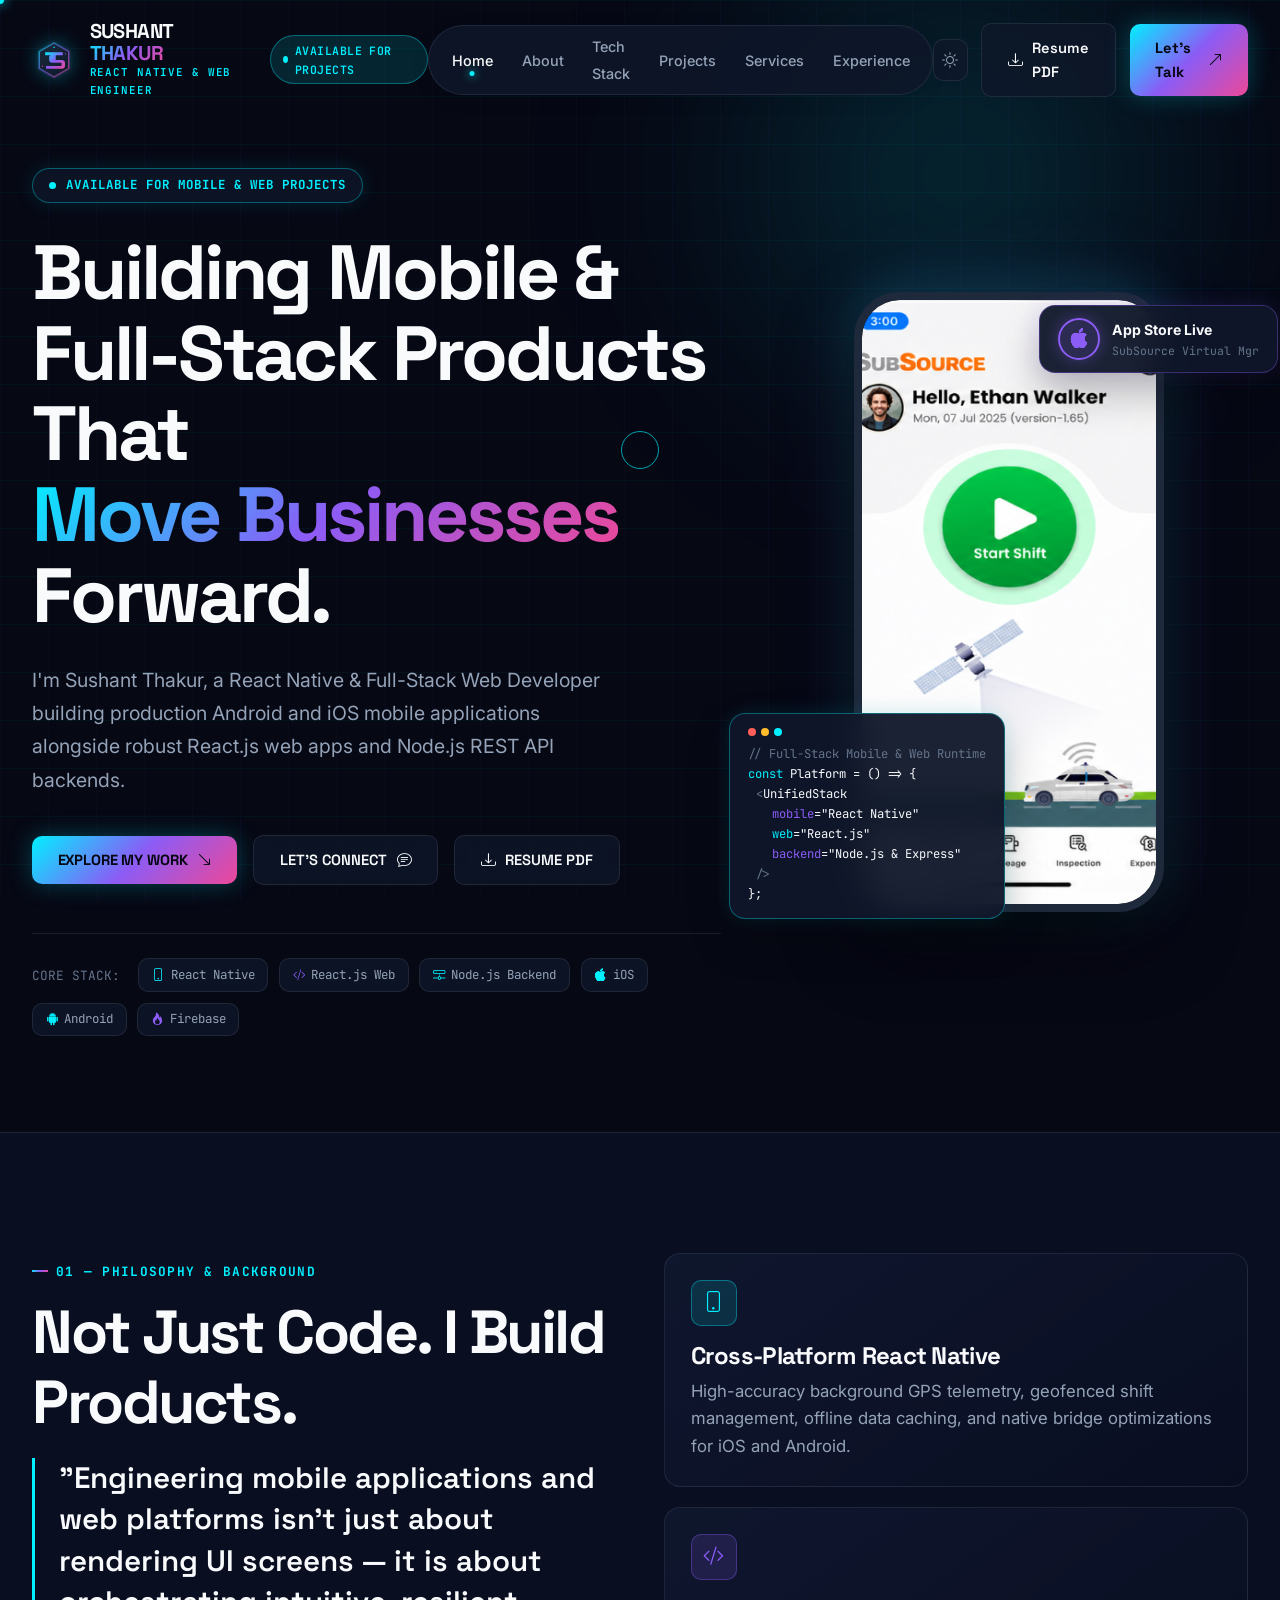
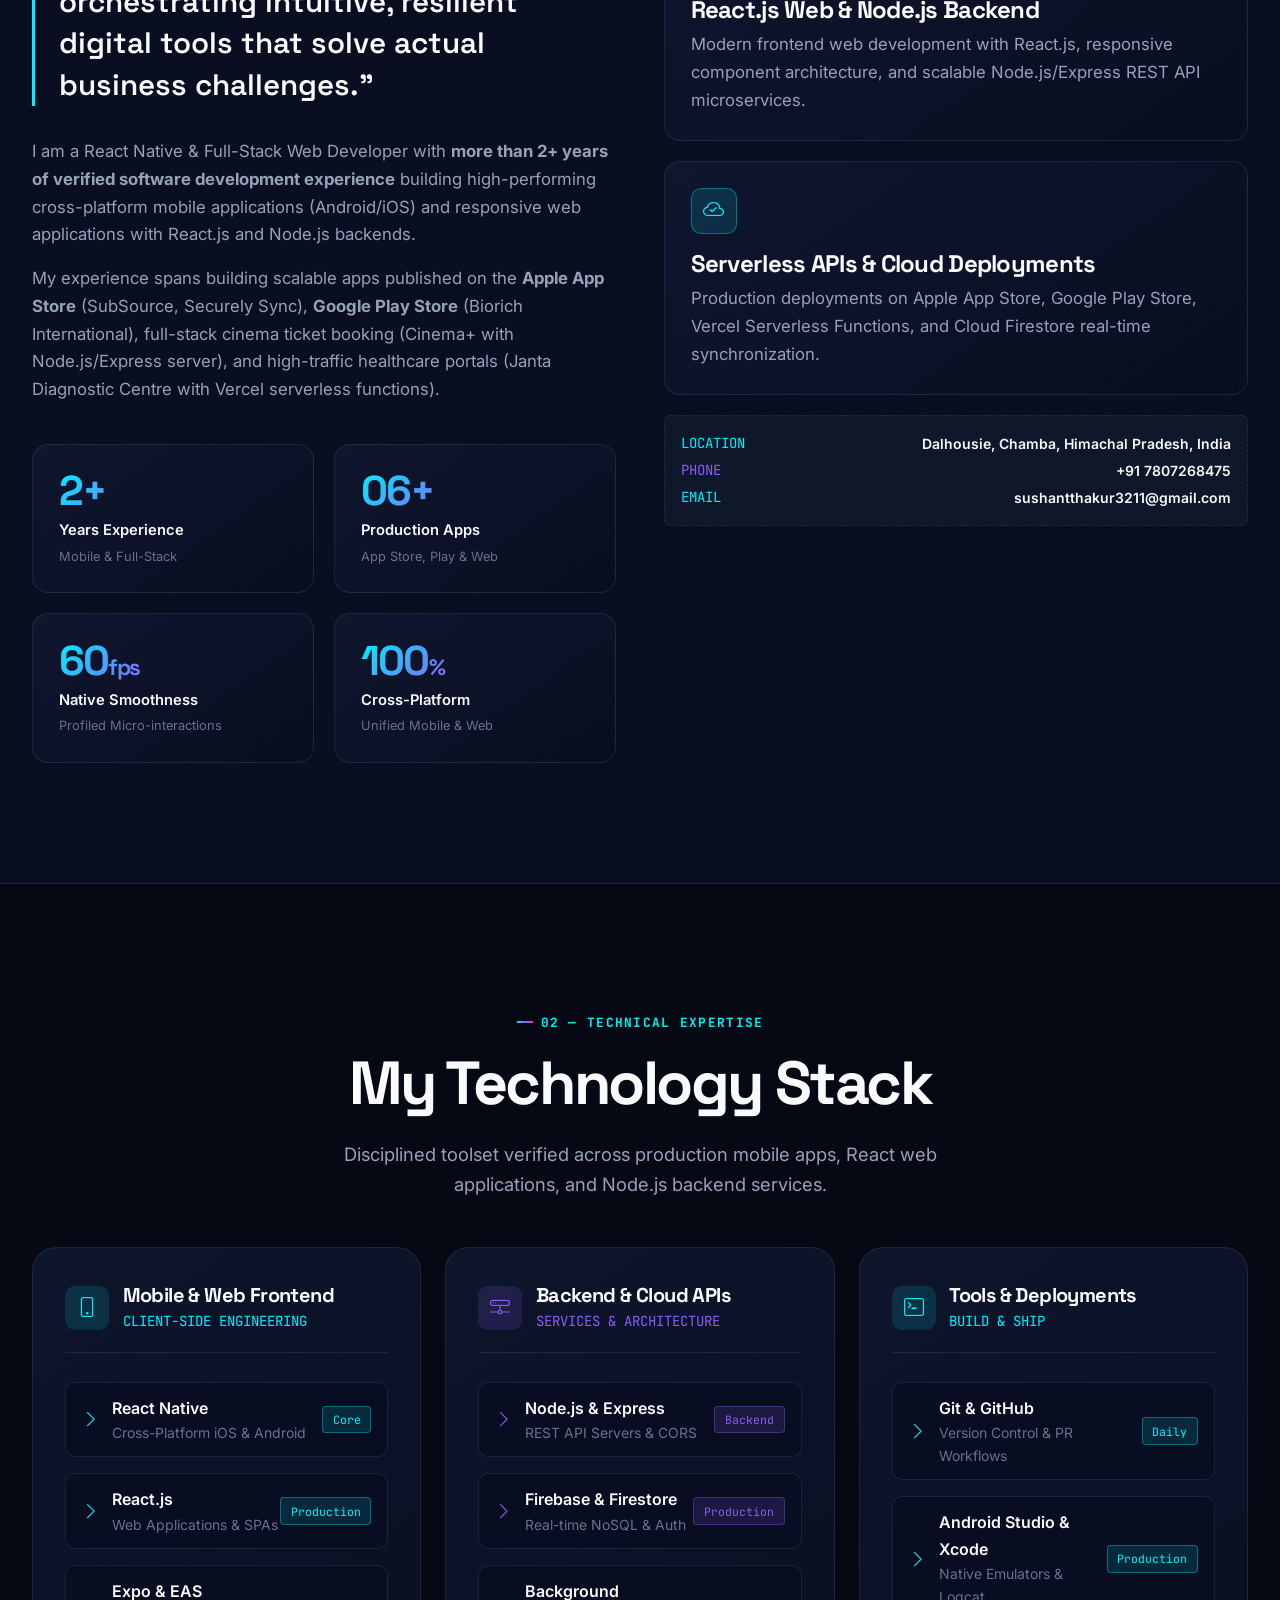
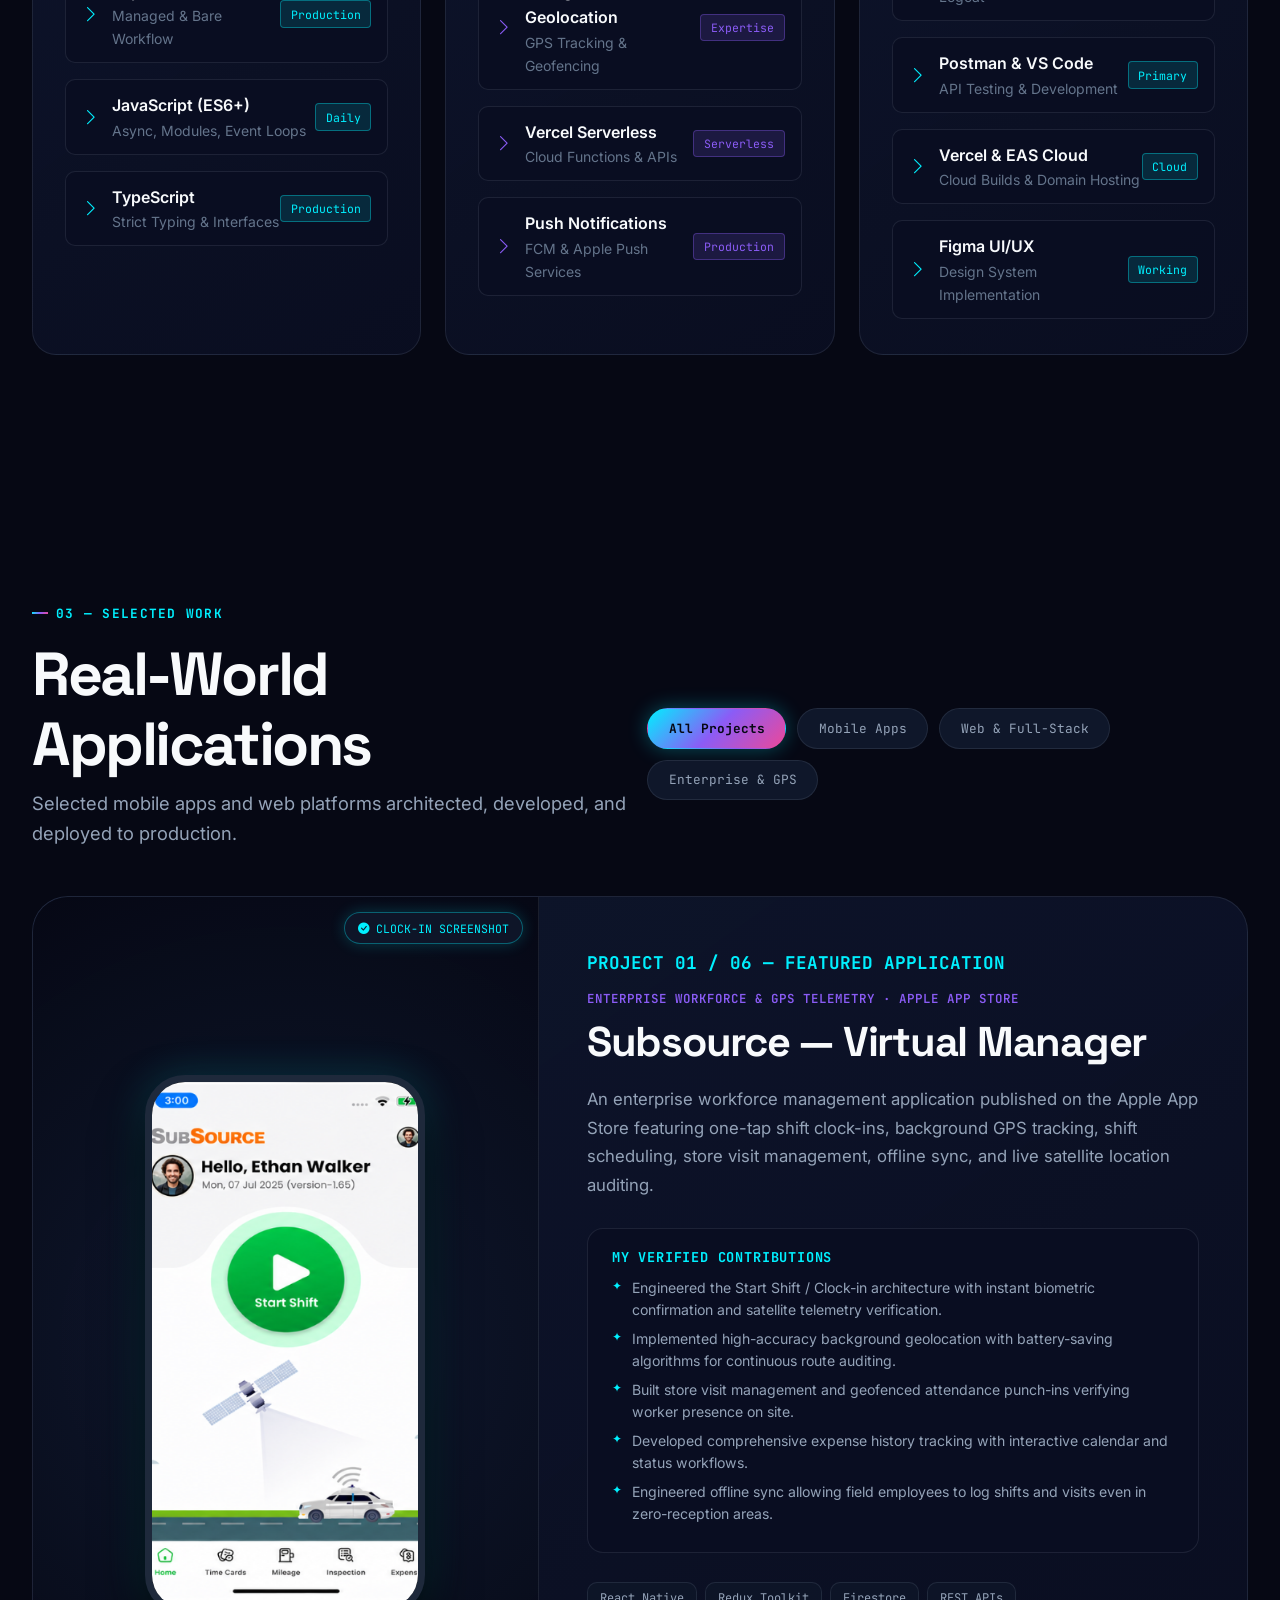
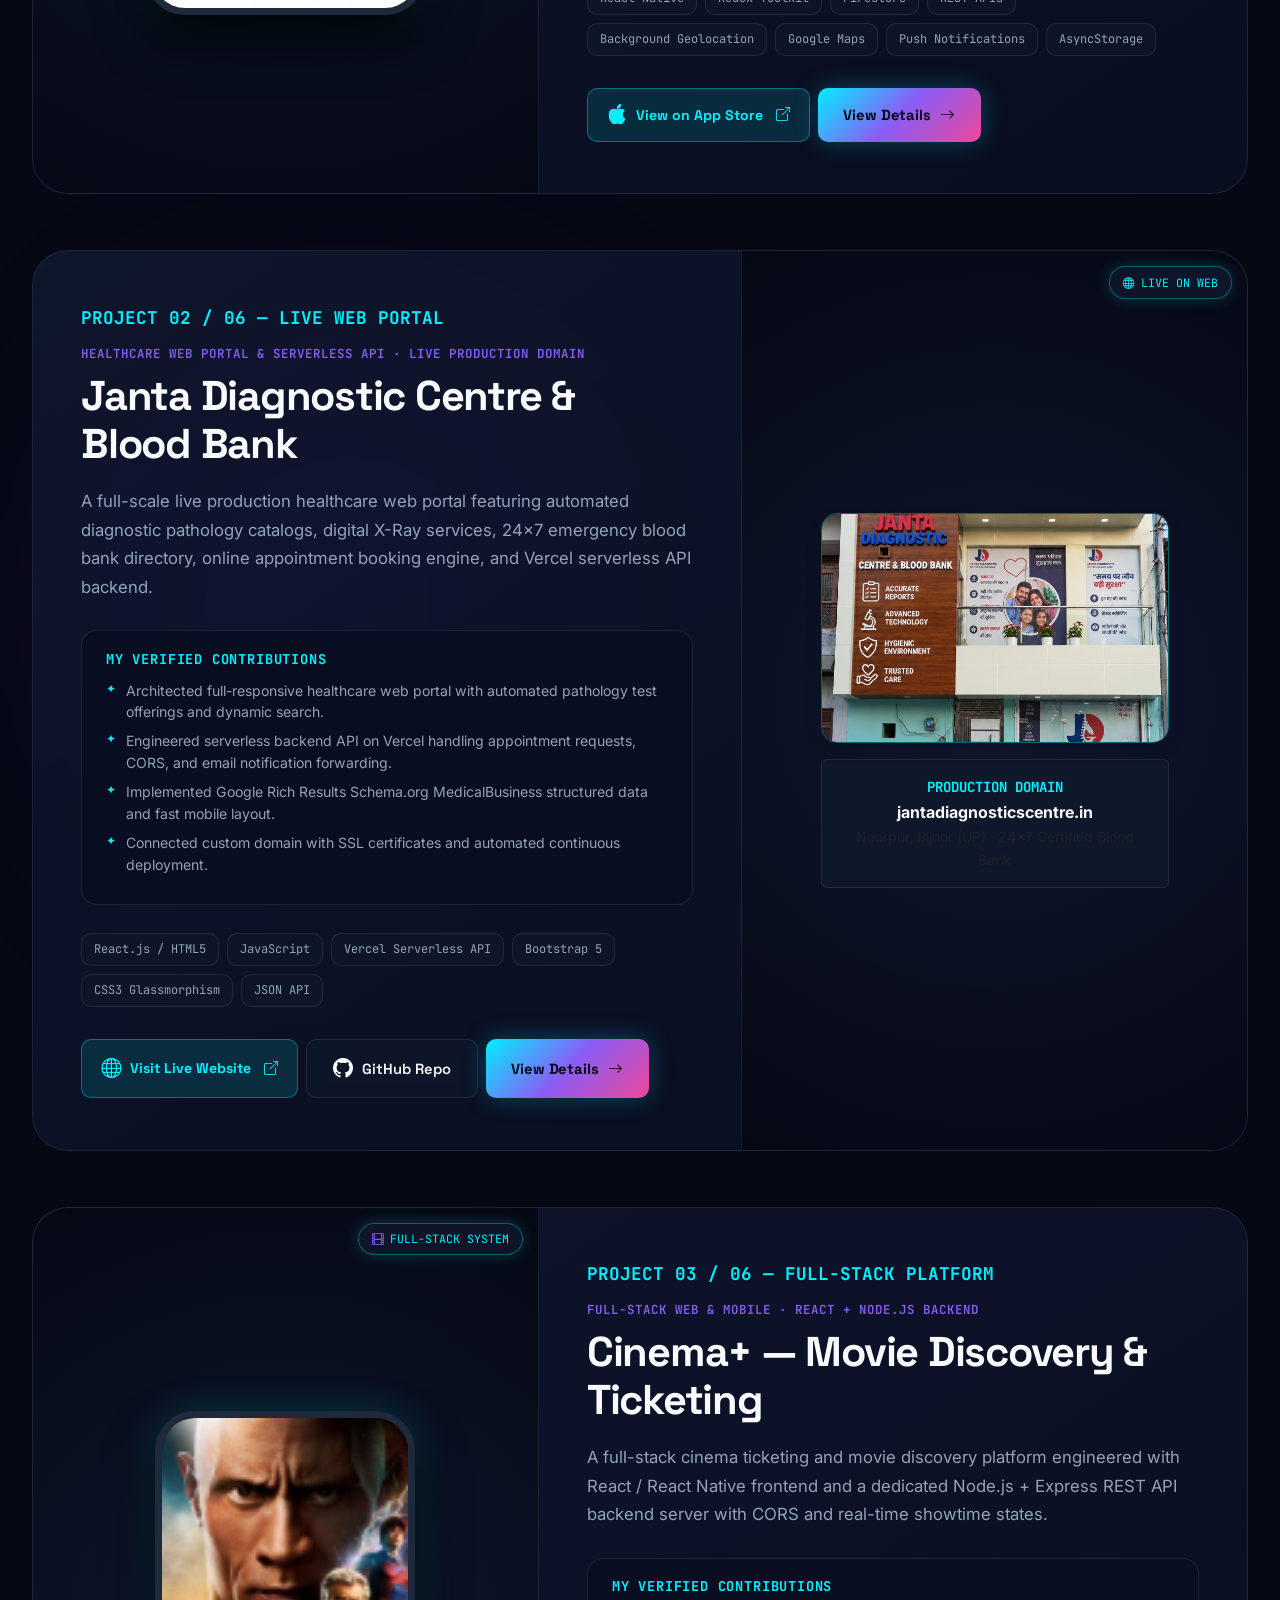
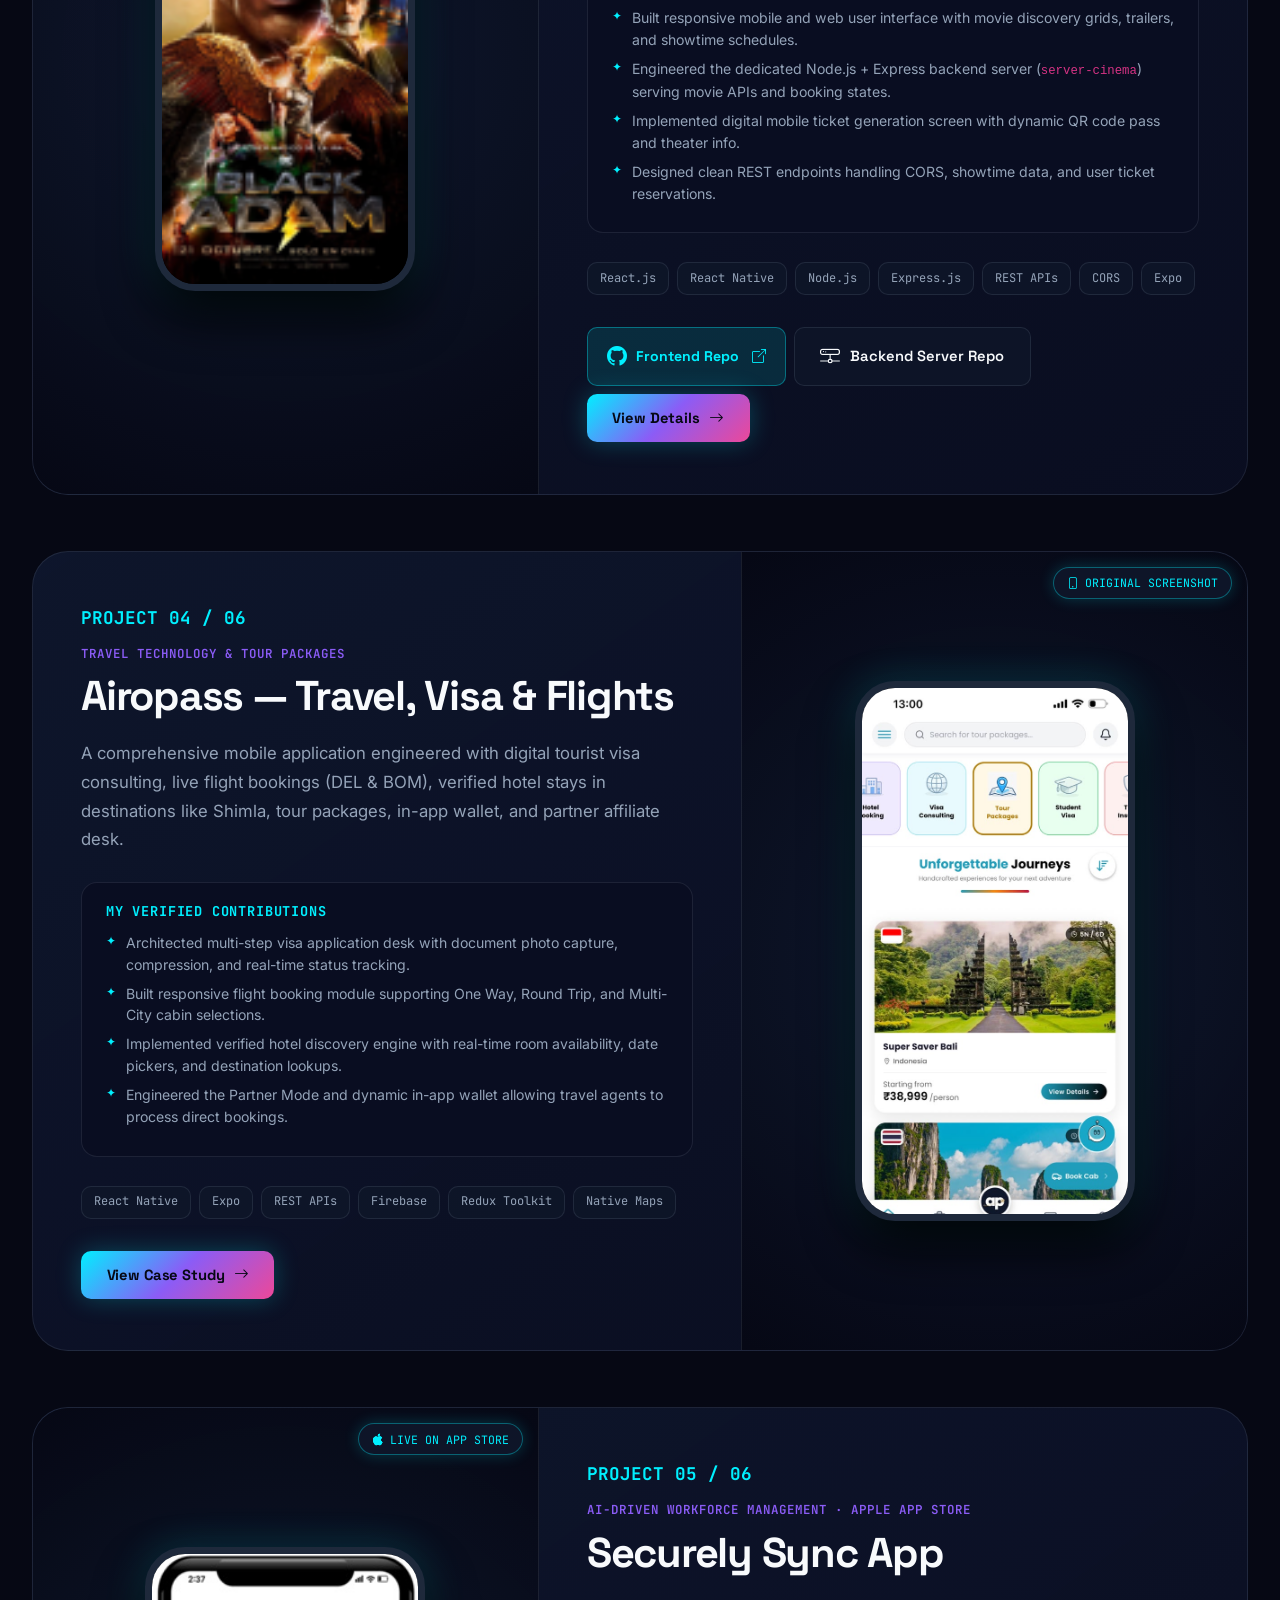
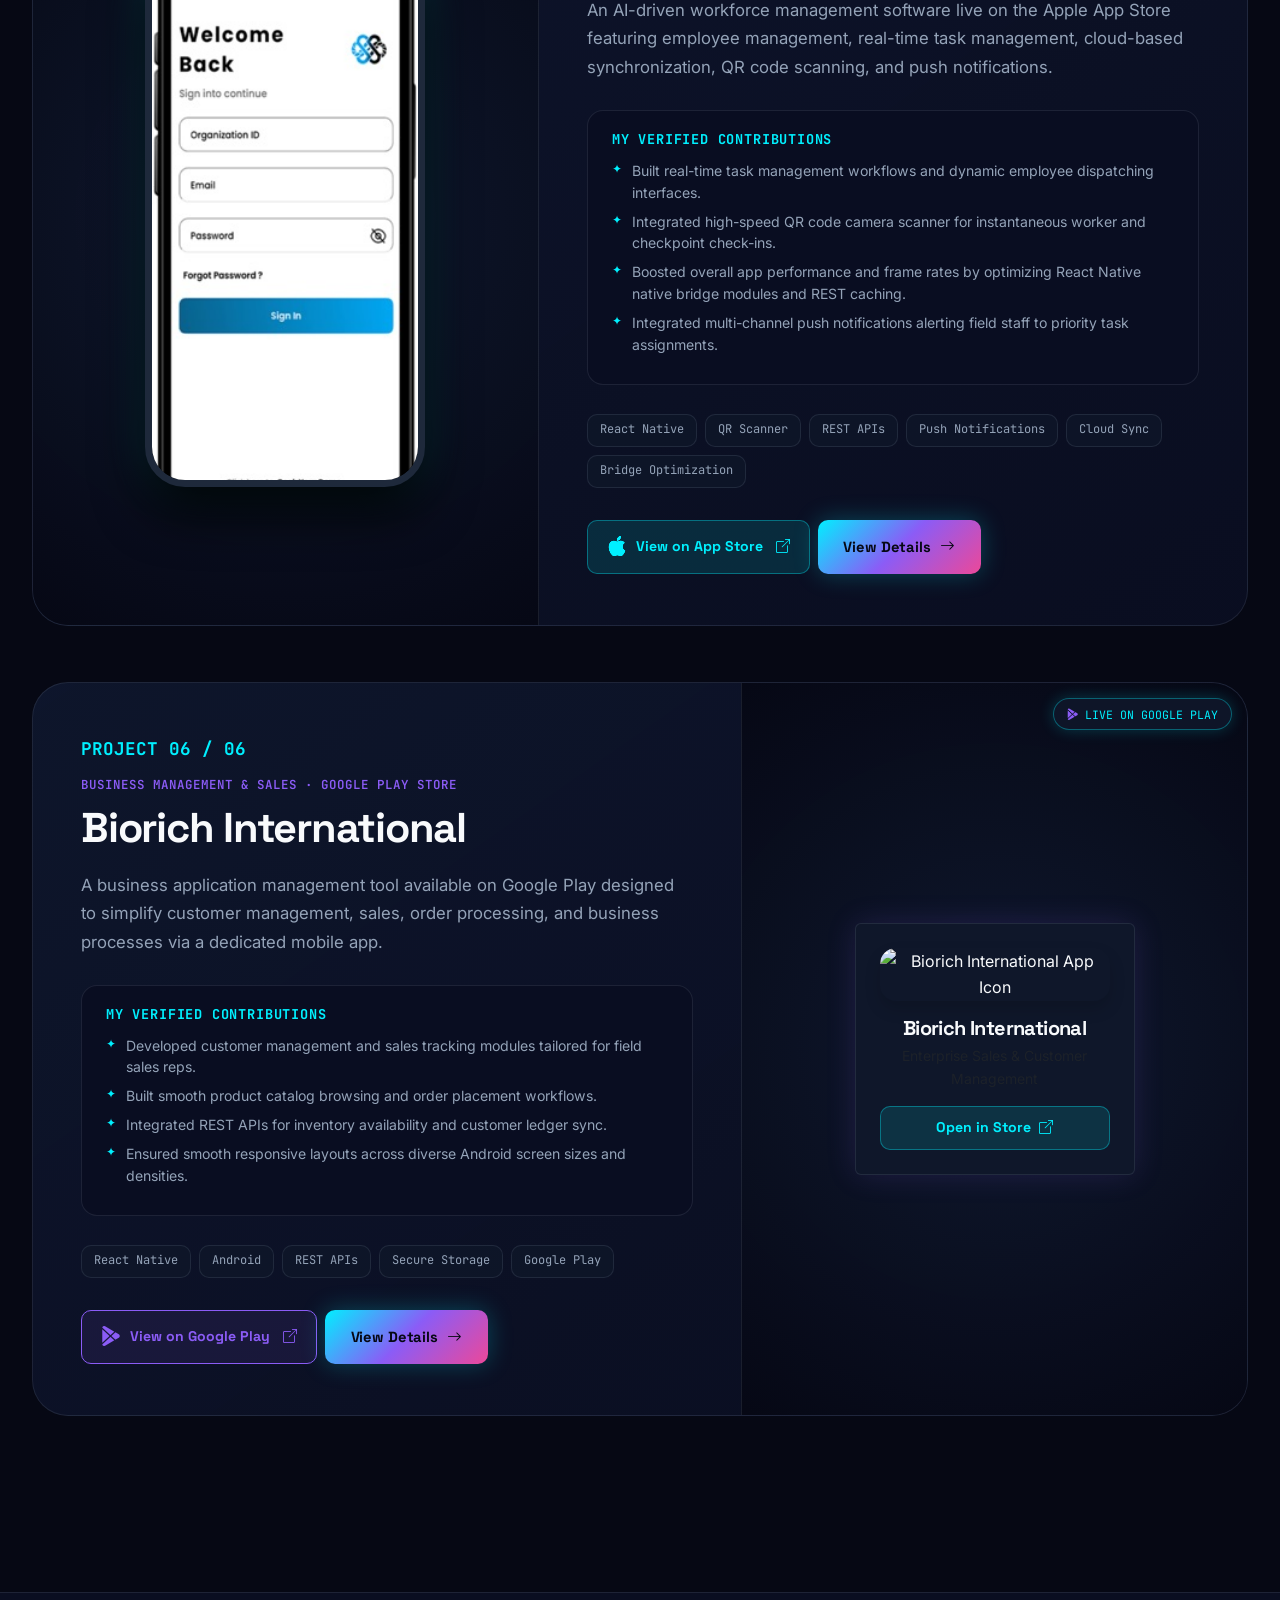
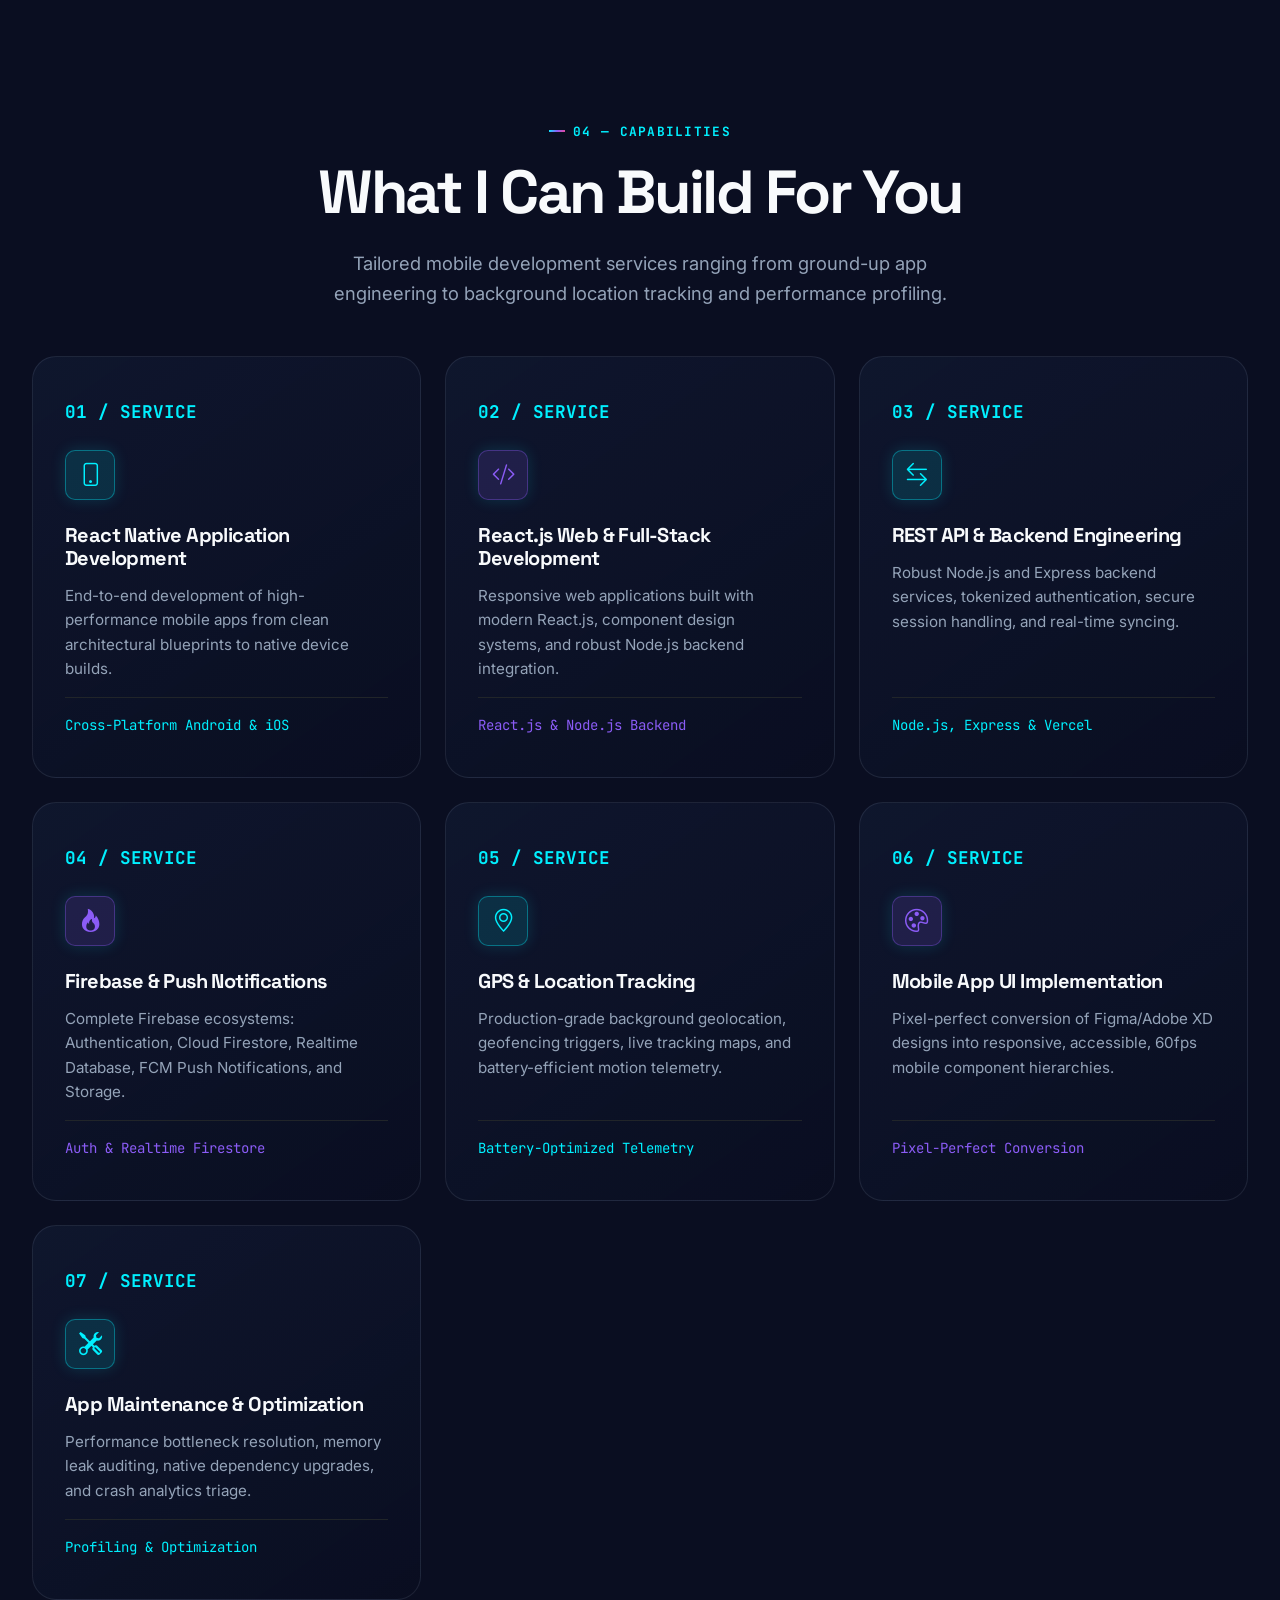
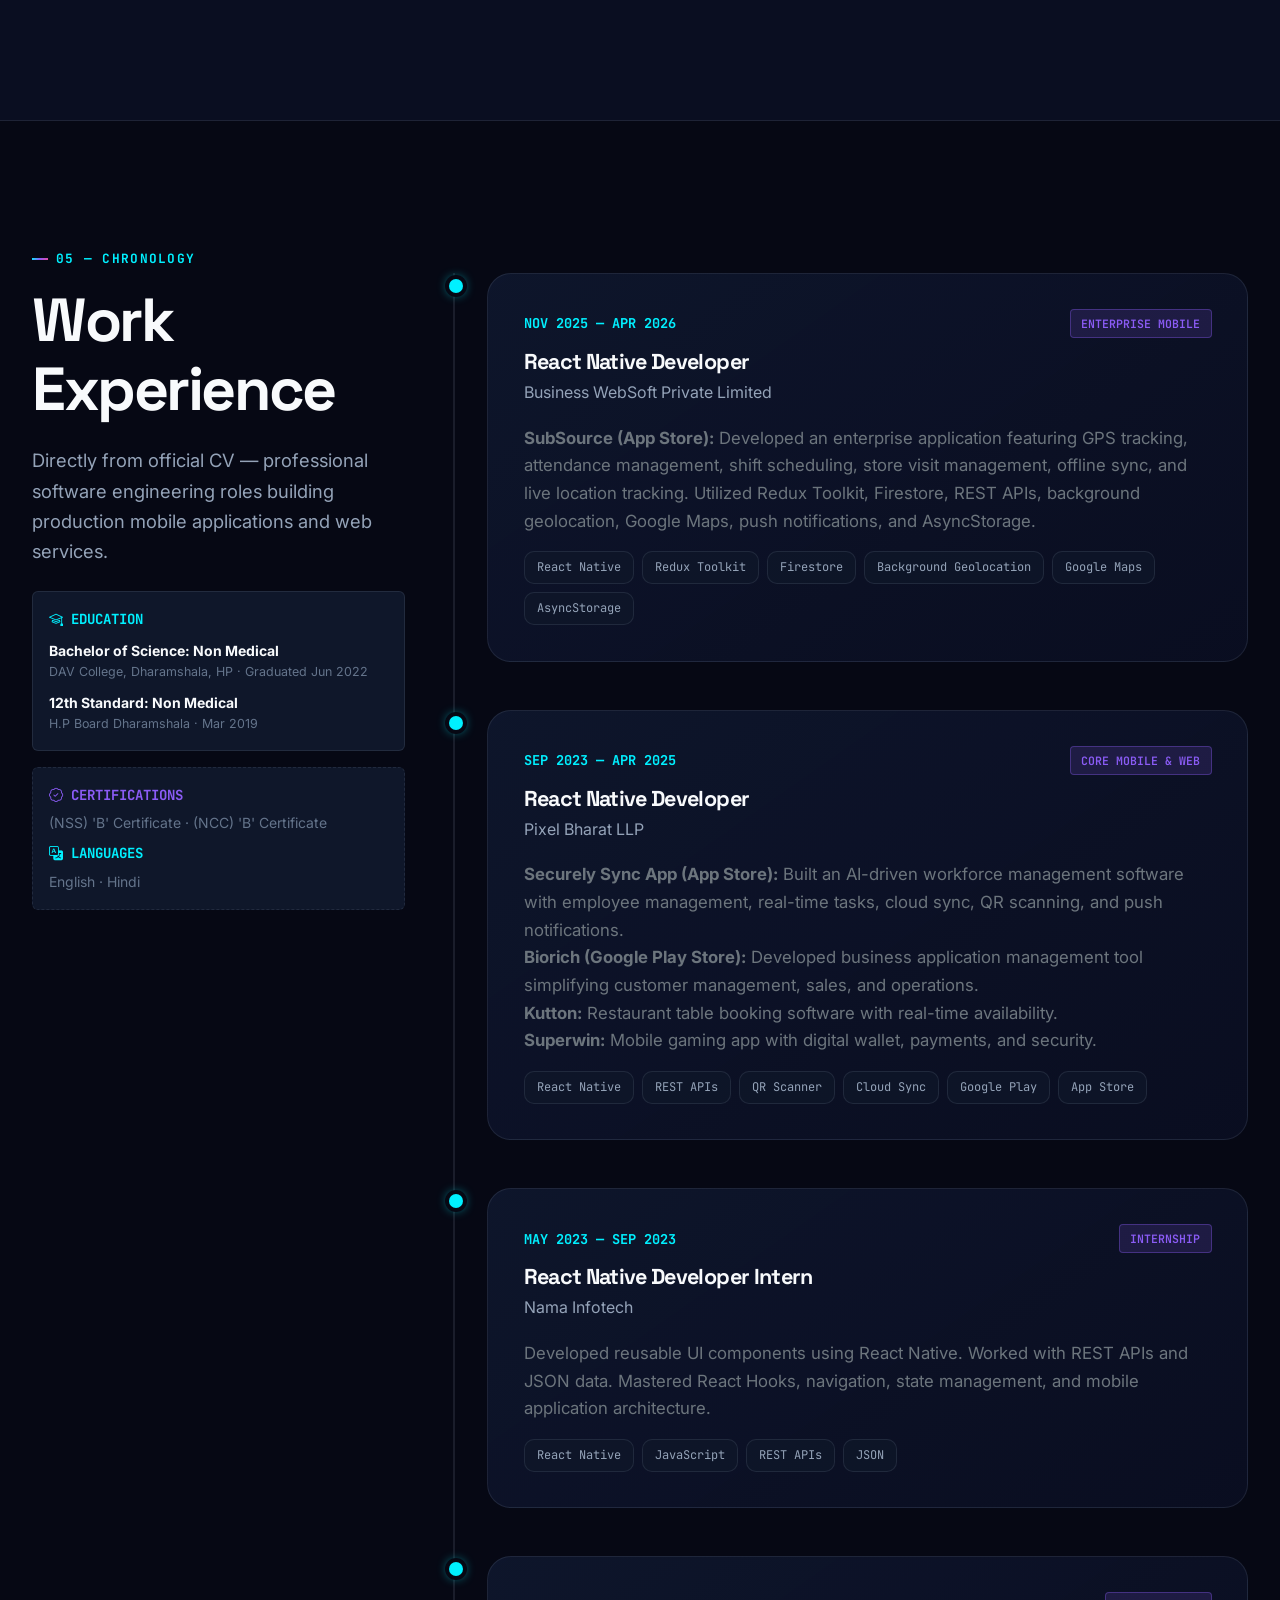
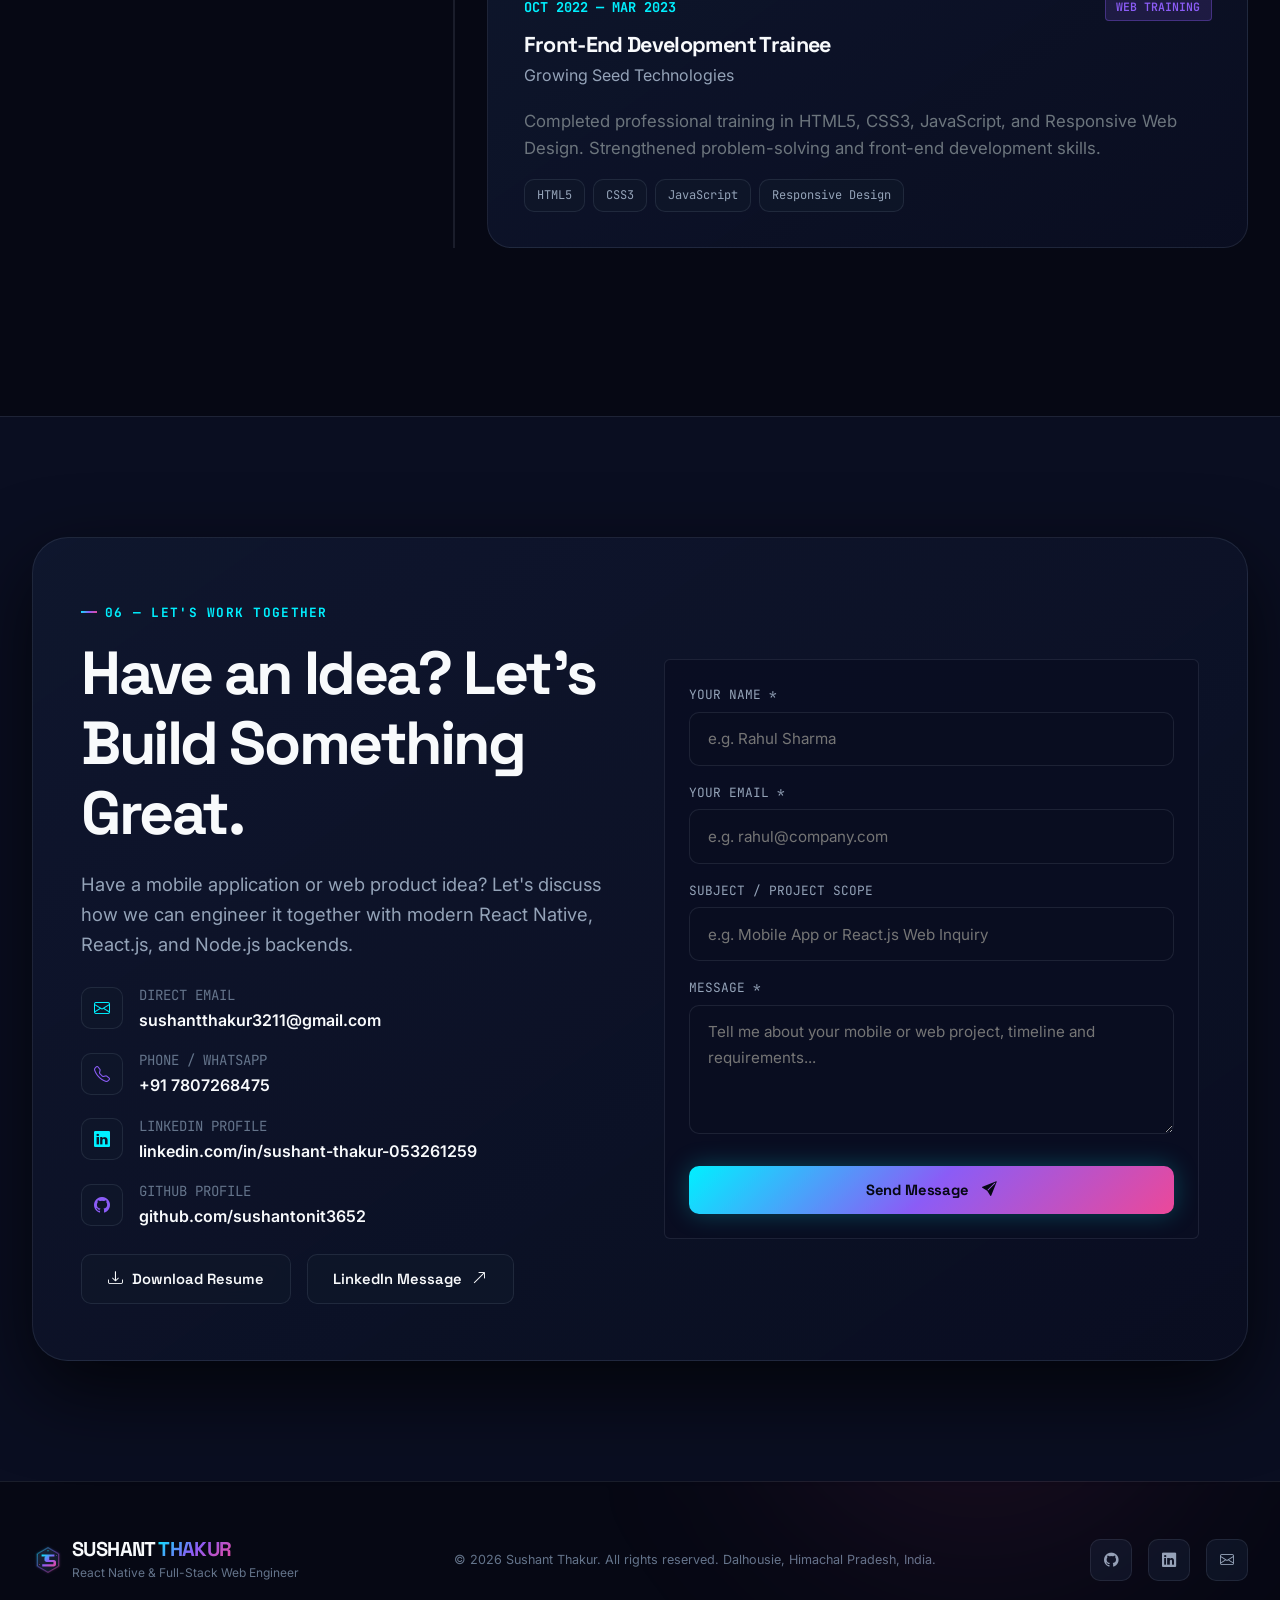
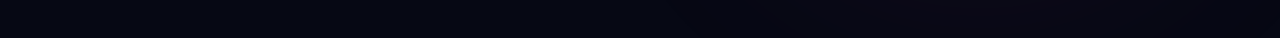
==== index.html @ 265db923 "Optimize Dark and Light mode theme colors, contrast and seamless switching" ====
<!DOCTYPE html>
<html lang="en" data-theme="dark">

<head>
  <meta charset="utf-8">
  <meta content="width=device-width, initial-scale=1.0" name="viewport">
  <title>Sushant Thakur — React Native & Full-Stack Engineer | Digital Products</title>
  
  <meta name="description"
    content="Sushant Thakur is a React Native & Full-Stack Developer building high-performance mobile apps and web platforms with React.js, Node.js, and Expo. Live apps on Apple App Store, Google Play, and custom domains.">
  <meta name="keywords"
    content="Sushant Thakur, React Native Developer, React.js, Node.js Backend, SubSource, Cinema+, Janta Diagnostic, Securely Sync, Biorich, Airopass, Expo, Full-Stack Developer">
  <meta name="author" content="Sushant Thakur">
  <meta name="robots" content="index, follow">

  <!-- Open Graph -->
  <meta property="og:type" content="website">
  <meta property="og:title" content="Sushant Thakur — React Native & Full-Stack Engineer">
  <meta property="og:description"
    content="React Native & Full-Stack Web Developer. View live App Store, Google Play, and web applications.">
  <meta property="og:url" content="https://github.com/sushantonit3652/sushant-portfolio">

  <!-- Custom Futuristic Favicon -->
  <link rel="icon" type="image/svg+xml" href="favicon.svg">

  <!-- Vendor CSS -->
  <link href="assets/vendor/bootstrap/css/bootstrap.min.css" rel="stylesheet">
  <link href="assets/vendor/bootstrap-icons/bootstrap-icons.css" rel="stylesheet">
  <link href="assets/vendor/aos/aos.css" rel="stylesheet">

  <!-- Custom Core Design System -->
  <link href="assets/css/portfolio.css" rel="stylesheet">
</head>

<body>

  <!-- Custom Cursor (Desktop Only) -->
  <div class="custom-cursor-dot d-none d-lg-block"></div>
  <div class="custom-cursor-ring d-none d-lg-block"></div>

  <!-- Ambient Radiant Glow Lights -->
  <div class="ambient-glow-top"></div>
  <div class="ambient-glow-mid"></div>
  <div class="ambient-glow-bottom"></div>

  <!-- Site Navigation Bar -->
  <nav class="site-navbar" id="navbar">
    <div class="container d-flex align-items-center justify-content-between">
      
      <!-- Brand Geometric SVG Logo -->
      <a href="#hero" class="brand-wrapper">
        <img src="assets/img/logo.svg" alt="Sushant Thakur Logo" class="brand-logo-img">
        <div class="brand-text-block">
          <span class="brand-name">SUSHANT <span>THAKUR</span></span>
          <span class="brand-role">React Native & Web Engineer</span>
        </div>
        <span class="brand-status-pill d-none d-lg-inline-flex ms-2">
          <span class="pulse-dot"></span> AVAILABLE FOR PROJECTS
        </span>
      </a>

      <!-- Center Desktop Nav Links -->
      <ul class="nav-links-desktop">
        <li><a href="#hero" class="active">Home</a></li>
        <li><a href="#about">About</a></li>
        <li><a href="#skills">Tech Stack</a></li>
        <li><a href="#projects">Projects</a></li>
        <li><a href="#services">Services</a></li>
        <li><a href="#experience">Experience</a></li>
      </ul>

      <!-- Right Nav Actions -->
      <div class="nav-actions">
        <!-- Theme Switcher -->
        <button class="theme-toggle-btn" id="themeToggleBtn" aria-label="Toggle Dark/Light Mode">
          <i class="bi bi-sun"></i>
        </button>

        <!-- Direct Resume Download Button -->
        <a href="assets/docs/Sushant_Thakur_Resume.pdf" download="Sushant_Thakur_Resume.pdf" class="btn-ghost d-none d-md-inline-flex">
          <i class="bi bi-download"></i> Resume PDF
        </a>

        <!-- Primary CTA -->
        <a href="#contact" class="btn-prime d-none d-sm-inline-flex">
          Let's Talk <i class="bi bi-arrow-up-right"></i>
        </a>

        <!-- Mobile Menu Hamburger -->
        <button class="mobile-toggle-btn" id="mobileMenuBtn" aria-label="Open Mobile Menu">
          <i class="bi bi-list"></i>
        </button>
      </div>

    </div>
  </nav>

  <!-- Mobile Drawer Overlay -->
  <div class="drawer-overlay"></div>

  <!-- Mobile Offcanvas Drawer -->
  <div class="mobile-drawer" id="mobileDrawer">
    <div>
      <div class="d-flex justify-content-between align-items-center mb-4 pb-3 border-bottom" style="border-color: var(--border-subtle) !important;">
        <div class="d-flex align-items-center gap-2">
          <img src="assets/img/logo.svg" alt="ST Logo" style="width: 36px; height: 36px;">
          <span class="brand-name">SUSHANT <span>THAKUR</span></span>
        </div>
        <div class="d-flex align-items-center gap-2">
          <button class="theme-toggle-btn" aria-label="Toggle Dark/Light Mode">
            <i class="bi bi-sun"></i>
          </button>
          <button class="drawer-close-btn btn-ghost p-2" aria-label="Close menu">
            <i class="bi bi-x-lg"></i>
          </button>
        </div>
      </div>

      <div class="mb-4">
        <span class="brand-status-pill">
          <span class="pulse-dot"></span> AVAILABLE FOR PROJECTS
        </span>
      </div>

      <ul class="drawer-nav list-unstyled d-flex flex-direction-column gap-3 fs-5 fw-semibold">
        <li><a href="#hero" class="d-block py-2">01. Home</a></li>
        <li><a href="#about" class="d-block py-2">02. About</a></li>
        <li><a href="#skills" class="d-block py-2">03. Technology Stack</a></li>
        <li><a href="#projects" class="d-block py-2">04. Selected Projects</a></li>
        <li><a href="#services" class="d-block py-2">05. Services</a></li>
        <li><a href="#experience" class="d-block py-2">06. Experience</a></li>
        <li><a href="#contact" class="d-block py-2">07. Contact</a></li>
      </ul>
    </div>

    <div>
      <a href="assets/docs/Sushant_Thakur_Resume.pdf" download="Sushant_Thakur_Resume.pdf" class="btn-ghost w-100 mb-3 justify-content-center">
        <i class="bi bi-download"></i> Download Resume PDF
      </a>
      <a href="#contact" class="btn-prime w-100 justify-content-center">
        Let's Connect <i class="bi bi-arrow-up-right"></i>
      </a>
      <div class="d-flex justify-content-center gap-3 mt-4 text-muted">
        <a href="https://github.com/sushantonit3652" target="_blank" rel="noopener noreferrer"><i class="bi bi-github fs-5 text-cyan"></i></a>
        <a href="https://www.linkedin.com/in/sushant-thakur-053261259/" target="_blank" rel="noopener noreferrer"><i class="bi bi-linkedin fs-5 text-purple"></i></a>
        <a href="mailto:sushantthakur3211@gmail.com"><i class="bi bi-envelope fs-5 text-cyan"></i></a>
      </div>
    </div>
  </div>

  <!-- =========================================================================
       HERO SECTION
       ========================================================================= -->
  <section class="hero-section" id="hero">
    <div class="container">
      <div class="row align-items-center g-5">
        
        <!-- Left Column -->
        <div class="col-lg-7" data-aos="fade-up">
          
          <div class="hero-editorial-badge">
            <span class="pulse-dot"></span>
            <span class="font-mono text-cyan" style="font-size: 0.78rem; font-weight: 700; letter-spacing: 0.08em;">AVAILABLE FOR MOBILE & WEB PROJECTS</span>
          </div>

          <h1 class="hero-headline">
            Building Mobile & Full-Stack Products That <span class="text-gradient">Move Businesses</span> Forward.
          </h1>

          <p class="hero-subtitle">
            I'm Sushant Thakur, a React Native & Full-Stack Web Developer building production Android and iOS mobile applications alongside robust React.js web apps and Node.js REST API backends.
          </p>

          <div class="hero-cta-group">
            <a href="#projects" class="btn-prime">
              EXPLORE MY WORK <i class="bi bi-arrow-down-right"></i>
            </a>
            <a href="#contact" class="btn-ghost">
              LET'S CONNECT <i class="bi bi-chat-text"></i>
            </a>
            <a href="assets/docs/Sushant_Thakur_Resume.pdf" download="Sushant_Thakur_Resume.pdf" class="btn-ghost">
              <i class="bi bi-download"></i> RESUME PDF
            </a>
          </div>

          <div class="hero-tech-pills">
            <span class="text-muted-custom font-mono me-2" style="font-size: 0.8rem;">CORE STACK:</span>
            <span class="tech-tag-pill"><i class="bi bi-phone text-cyan"></i> React Native</span>
            <span class="tech-tag-pill"><i class="bi bi-code-slash text-purple"></i> React.js Web</span>
            <span class="tech-tag-pill"><i class="bi bi-hdd-network text-cyan"></i> Node.js Backend</span>
            <span class="tech-tag-pill"><i class="bi bi-apple text-cyan"></i> iOS</span>
            <span class="tech-tag-pill"><i class="bi bi-android2 text-cyan"></i> Android</span>
            <span class="tech-tag-pill"><i class="bi bi-fire text-purple"></i> Firebase</span>
          </div>

        </div>

        <!-- Right Column: SubSource Real Clock-In Screen Mockup -->
        <div class="col-lg-5" data-aos="fade-left" data-aos-delay="150">
          <div class="hero-device-stage">
            
            <div class="phone-mockup-frame">
              <img src="assets/img/projects/subsource-clockin.png" alt="SubSource Start Shift Clock-In App Screen" class="phone-screen-img">
            </div>

            <!-- Floating Code Snippet Card -->
            <div class="floating-code-card d-none d-sm-block">
              <div class="code-header-dots">
                <span></span><span></span><span></span>
              </div>
              <div class="text-muted-custom">// Full-Stack Mobile & Web Runtime</div>
              <div><span class="text-cyan">const</span> Platform = () =&gt; {</div>
              <div class="ps-2"><span class="text-muted-custom">&lt;</span><span class="text-contrast">UnifiedStack</span></div>
              <div class="ps-4"><span class="text-purple">mobile</span>="React Native"</div>
              <div class="ps-4"><span class="text-cyan">web</span>="React.js"</div>
              <div class="ps-4"><span class="text-purple">backend</span>="Node.js & Express"</div>
              <div class="ps-2"><span class="text-muted-custom">/&gt;</span></div>
              <div>};</div>
            </div>

            <!-- Floating Performance Metric Badge -->
            <div class="floating-metric-badge d-none d-sm-flex">
              <div class="metric-circle">
                <i class="bi bi-apple fs-5"></i>
              </div>
              <div>
                <div class="fw-bold text-contrast" style="font-size: 0.88rem;">App Store Live</div>
                <div class="text-muted-custom font-mono" style="font-size: 0.72rem;">SubSource Virtual Mgr</div>
              </div>
            </div>

          </div>
        </div>

      </div>
    </div>
  </section>

  <!-- =========================================================================
       ABOUT ME SECTION
       ========================================================================= -->
  <section class="about-section" id="about">
    <div class="container">
      
      <div class="row g-5">
        
        <!-- Left Side: Editorial Manifesto & Personal Brand -->
        <div class="col-lg-6" data-aos="fade-up">
          <span class="section-label">01 — PHILOSOPHY & BACKGROUND</span>
          <h2 class="section-title">Not Just Code. I Build Products.</h2>
          
          <div class="editorial-quote">
            "Engineering mobile applications and web platforms isn't just about rendering UI screens — it is about orchestrating intuitive, resilient digital tools that solve actual business challenges."
          </div>

          <p class="mb-3">
            I am a React Native & Full-Stack Web Developer with <strong>more than 2+ years of verified software development experience</strong> building high-performing cross-platform mobile applications (Android/iOS) and responsive web applications with React.js and Node.js backends.
          </p>

          <p class="mb-4">
            My experience spans building scalable apps published on the <strong>Apple App Store</strong> (SubSource, Securely Sync), <strong>Google Play Store</strong> (Biorich International), full-stack cinema ticket booking (Cinema+ with Node.js/Express server), and high-traffic healthcare portals (Janta Diagnostic Centre with Vercel serverless functions).
          </p>

          <!-- 4 Verified Metrics Grid -->
          <div class="stats-grid-container">
            <div class="stat-box">
              <div class="stat-number">2+</div>
              <div class="stat-label">Years Experience</div>
              <div class="stat-sub">Mobile & Full-Stack</div>
            </div>

            <div class="stat-box">
              <div class="stat-number">06+</div>
              <div class="stat-label">Production Apps</div>
              <div class="stat-sub">App Store, Play & Web</div>
            </div>

            <div class="stat-box">
              <div class="stat-number">60<span style="font-size: 1.4rem;">fps</span></div>
              <div class="stat-label">Native Smoothness</div>
              <div class="stat-sub">Profiled Micro-interactions</div>
            </div>

            <div class="stat-box">
              <div class="stat-number">100<span style="font-size: 1.4rem;">%</span></div>
              <div class="stat-label">Cross-Platform</div>
              <div class="stat-sub">Unified Mobile & Web</div>
            </div>
          </div>

        </div>

        <!-- Right Side: Architectural Pillars & Verified Credentials -->
        <div class="col-lg-6" data-aos="fade-up" data-aos-delay="150">
          
          <div class="arch-card">
            <div class="arch-icon-wrapper">
              <i class="bi bi-phone"></i>
            </div>
            <h4>Cross-Platform React Native</h4>
            <p class="mb-0">
              High-accuracy background GPS telemetry, geofenced shift management, offline data caching, and native bridge optimizations for iOS and Android.
            </p>
          </div>

          <div class="arch-card">
            <div class="arch-icon-wrapper" style="background: var(--accent-purple-dim); border-color: var(--border-purple); color: var(--accent-purple);">
              <i class="bi bi-code-slash"></i>
            </div>
            <h4>React.js Web & Node.js Backend</h4>
            <p class="mb-0">
              Modern frontend web development with React.js, responsive component architecture, and scalable Node.js/Express REST API microservices.
            </p>
          </div>

          <div class="arch-card">
            <div class="arch-icon-wrapper">
              <i class="bi bi-cloud-check"></i>
            </div>
            <h4>Serverless APIs & Cloud Deployments</h4>
            <p class="mb-0">
              Production deployments on Apple App Store, Google Play Store, Vercel Serverless Functions, and Cloud Firestore real-time synchronization.
            </p>
          </div>

          <!-- Verified CV Coordinates -->
          <div class="p-3 rounded mt-3" style="background: var(--bg-surface); border: 1px dashed var(--border-subtle);">
            <div class="d-flex justify-content-between align-items-center mb-1">
              <span class="font-mono text-cyan small">LOCATION</span>
              <span class="text-contrast small fw-semibold">Dalhousie, Chamba, Himachal Pradesh, India</span>
            </div>
            <div class="d-flex justify-content-between align-items-center mb-1">
              <span class="font-mono text-purple small">PHONE</span>
              <span class="text-contrast small fw-semibold">+91 7807268475</span>
            </div>
            <div class="d-flex justify-content-between align-items-center">
              <span class="font-mono text-cyan small">EMAIL</span>
              <span class="text-contrast small fw-semibold">sushantthakur3211@gmail.com</span>
            </div>
          </div>

        </div>

      </div>

    </div>
  </section>

  <!-- =========================================================================
       TECHNICAL EXPERTISE SECTION
       ========================================================================= -->
  <section class="skills-section" id="skills">
    <div class="container">
      
      <div class="text-center mb-5" data-aos="fade-up">
        <span class="section-label">02 — TECHNICAL EXPERTISE</span>
        <h2 class="section-title">My Technology Stack</h2>
        <p class="section-desc mx-auto">
          Disciplined toolset verified across production mobile apps, React web applications, and Node.js backend services.
        </p>
      </div>

      <div class="row g-4">
        
        <!-- Group 1: Mobile & Frontend -->
        <div class="col-lg-4" data-aos="fade-up" data-aos-delay="100">
          <div class="skills-category-card">
            <div class="category-header">
              <div class="category-icon"><i class="bi bi-phone"></i></div>
              <div>
                <h4 class="mb-0 fs-5">Mobile & Web Frontend</h4>
                <span class="font-mono text-cyan small">CLIENT-SIDE ENGINEERING</span>
              </div>
            </div>

            <div class="skill-items-list">
              <div class="skill-row-item">
                <div class="skill-title-group">
                  <i class="bi bi-chevron-right text-cyan"></i>
                  <div>
                    <div class="fw-semibold text-contrast">React Native</div>
                    <div class="text-muted-custom small">Cross-Platform iOS & Android</div>
                  </div>
                </div>
                <span class="skill-badge">Core</span>
              </div>

              <div class="skill-row-item">
                <div class="skill-title-group">
                  <i class="bi bi-chevron-right text-cyan"></i>
                  <div>
                    <div class="fw-semibold text-contrast">React.js</div>
                    <div class="text-muted-custom small">Web Applications & SPAs</div>
                  </div>
                </div>
                <span class="skill-badge">Production</span>
              </div>

              <div class="skill-row-item">
                <div class="skill-title-group">
                  <i class="bi bi-chevron-right text-cyan"></i>
                  <div>
                    <div class="fw-semibold text-contrast">Expo & EAS</div>
                    <div class="text-muted-custom small">Managed & Bare Workflow</div>
                  </div>
                </div>
                <span class="skill-badge">Production</span>
              </div>

              <div class="skill-row-item">
                <div class="skill-title-group">
                  <i class="bi bi-chevron-right text-cyan"></i>
                  <div>
                    <div class="fw-semibold text-contrast">JavaScript (ES6+)</div>
                    <div class="text-muted-custom small">Async, Modules, Event Loops</div>
                  </div>
                </div>
                <span class="skill-badge">Daily</span>
              </div>

              <div class="skill-row-item">
                <div class="skill-title-group">
                  <i class="bi bi-chevron-right text-cyan"></i>
                  <div>
                    <div class="fw-semibold text-contrast">TypeScript</div>
                    <div class="text-muted-custom small">Strict Typing & Interfaces</div>
                  </div>
                </div>
                <span class="skill-badge">Production</span>
              </div>
            </div>
          </div>
        </div>

        <!-- Group 2: Backend & Cloud APIs -->
        <div class="col-lg-4" data-aos="fade-up" data-aos-delay="200">
          <div class="skills-category-card">
            <div class="category-header">
              <div class="category-icon" style="background: var(--accent-purple-dim); color: var(--accent-purple);"><i class="bi bi-hdd-network"></i></div>
              <div>
                <h4 class="mb-0 fs-5">Backend & Cloud APIs</h4>
                <span class="font-mono text-purple small">SERVICES & ARCHITECTURE</span>
              </div>
            </div>

            <div class="skill-items-list">
              <div class="skill-row-item">
                <div class="skill-title-group">
                  <i class="bi bi-chevron-right text-purple"></i>
                  <div>
                    <div class="fw-semibold text-contrast">Node.js & Express</div>
                    <div class="text-muted-custom small">REST API Servers & CORS</div>
                  </div>
                </div>
                <span class="skill-badge" style="background: var(--accent-purple-dim); color: var(--accent-purple); border-color: var(--border-purple);">Backend</span>
              </div>

              <div class="skill-row-item">
                <div class="skill-title-group">
                  <i class="bi bi-chevron-right text-purple"></i>
                  <div>
                    <div class="fw-semibold text-contrast">Firebase & Firestore</div>
                    <div class="text-muted-custom small">Real-time NoSQL & Auth</div>
                  </div>
                </div>
                <span class="skill-badge" style="background: var(--accent-purple-dim); color: var(--accent-purple); border-color: var(--border-purple);">Production</span>
              </div>

              <div class="skill-row-item">
                <div class="skill-title-group">
                  <i class="bi bi-chevron-right text-purple"></i>
                  <div>
                    <div class="fw-semibold text-contrast">Background Geolocation</div>
                    <div class="text-muted-custom small">GPS Tracking & Geofencing</div>
                  </div>
                </div>
                <span class="skill-badge" style="background: var(--accent-purple-dim); color: var(--accent-purple); border-color: var(--border-purple);">Expertise</span>
              </div>

              <div class="skill-row-item">
                <div class="skill-title-group">
                  <i class="bi bi-chevron-right text-purple"></i>
                  <div>
                    <div class="fw-semibold text-contrast">Vercel Serverless</div>
                    <div class="text-muted-custom small">Cloud Functions & APIs</div>
                  </div>
                </div>
                <span class="skill-badge" style="background: var(--accent-purple-dim); color: var(--accent-purple); border-color: var(--border-purple);">Serverless</span>
              </div>

              <div class="skill-row-item">
                <div class="skill-title-group">
                  <i class="bi bi-chevron-right text-purple"></i>
                  <div>
                    <div class="fw-semibold text-contrast">Push Notifications</div>
                    <div class="text-muted-custom small">FCM & Apple Push Services</div>
                  </div>
                </div>
                <span class="skill-badge" style="background: var(--accent-purple-dim); color: var(--accent-purple); border-color: var(--border-purple);">Production</span>
              </div>
            </div>
          </div>
        </div>

        <!-- Group 3: Development Tools & Workflow -->
        <div class="col-lg-4" data-aos="fade-up" data-aos-delay="300">
          <div class="skills-category-card">
            <div class="category-header">
              <div class="category-icon"><i class="bi bi-terminal"></i></div>
              <div>
                <h4 class="mb-0 fs-5">Tools & Deployments</h4>
                <span class="font-mono text-cyan small">BUILD & SHIP</span>
              </div>
            </div>

            <div class="skill-items-list">
              <div class="skill-row-item">
                <div class="skill-title-group">
                  <i class="bi bi-chevron-right text-cyan"></i>
                  <div>
                    <div class="fw-semibold text-contrast">Git & GitHub</div>
                    <div class="text-muted-custom small">Version Control & PR Workflows</div>
                  </div>
                </div>
                <span class="skill-badge">Daily</span>
              </div>

              <div class="skill-row-item">
                <div class="skill-title-group">
                  <i class="bi bi-chevron-right text-cyan"></i>
                  <div>
                    <div class="fw-semibold text-contrast">Android Studio & Xcode</div>
                    <div class="text-muted-custom small">Native Emulators & Logcat</div>
                  </div>
                </div>
                <span class="skill-badge">Production</span>
              </div>

              <div class="skill-row-item">
                <div class="skill-title-group">
                  <i class="bi bi-chevron-right text-cyan"></i>
                  <div>
                    <div class="fw-semibold text-contrast">Postman & VS Code</div>
                    <div class="text-muted-custom small">API Testing & Development</div>
                  </div>
                </div>
                <span class="skill-badge">Primary</span>
              </div>

              <div class="skill-row-item">
                <div class="skill-title-group">
                  <i class="bi bi-chevron-right text-cyan"></i>
                  <div>
                    <div class="fw-semibold text-contrast">Vercel & EAS Cloud</div>
                    <div class="text-muted-custom small">Cloud Builds & Domain Hosting</div>
                  </div>
                </div>
                <span class="skill-badge">Cloud</span>
              </div>

              <div class="skill-row-item">
                <div class="skill-title-group">
                  <i class="bi bi-chevron-right text-cyan"></i>
                  <div>
                    <div class="fw-semibold text-contrast">Figma UI/UX</div>
                    <div class="text-muted-custom small">Design System Implementation</div>
                  </div>
                </div>
                <span class="skill-badge">Working</span>
              </div>
            </div>
          </div>
        </div>

      </div>

    </div>
  </section>

  <!-- =========================================================================
       FEATURED PROJECTS SECTION — ALL 6 PRODUCTION PROJECTS
       ========================================================================= -->
  <section class="projects-section" id="projects">
    <div class="container">
      
      <div class="d-flex flex-column flex-md-row justify-content-between align-items-md-end mb-5" data-aos="fade-up">
        <div>
          <span class="section-label">03 — SELECTED WORK</span>
          <h2 class="section-title mb-2">Real-World Applications</h2>
          <p class="section-desc mb-0">
            Selected mobile apps and web platforms architected, developed, and deployed to production.
          </p>
        </div>

        <!-- Filter Buttons -->
        <div class="project-filters mt-4 mt-md-0">
          <button class="filter-btn active" data-filter="all">All Projects</button>
          <button class="filter-btn" data-filter="mobile">Mobile Apps</button>
          <button class="filter-btn" data-filter="web">Web & Full-Stack</button>
          <button class="filter-btn" data-filter="enterprise">Enterprise & GPS</button>
        </div>
      </div>

      <!-- PROJECT 01: SUBSOURCE VIRTUAL MANAGER -->
      <div class="project-card-editorial" data-category="mobile enterprise" data-aos="fade-up">
        <div class="row g-0 flex-lg-row-reverse">
          
          <div class="col-lg-7 project-content-pane">
            <div class="project-index-number">PROJECT 01 / 06 — FEATURED APPLICATION</div>
            <div class="project-category-tag">ENTERPRISE WORKFORCE & GPS TELEMETRY &middot; APPLE APP STORE</div>
            <h3 class="project-name">Subsource — Virtual Manager</h3>
            <p class="project-desc">
              An enterprise workforce management application published on the Apple App Store featuring one-tap shift clock-ins, background GPS tracking, shift scheduling, store visit management, offline sync, and live satellite location auditing.
            </p>

            <div class="contribution-box">
              <h6>MY VERIFIED CONTRIBUTIONS</h6>
              <ul class="contribution-list">
                <li>Engineered the Start Shift / Clock-in architecture with instant biometric confirmation and satellite telemetry verification.</li>
                <li>Implemented high-accuracy background geolocation with battery-saving algorithms for continuous route auditing.</li>
                <li>Built store visit management and geofenced attendance punch-ins verifying worker presence on site.</li>
                <li>Developed comprehensive expense history tracking with interactive calendar and status workflows.</li>
                <li>Engineered offline sync allowing field employees to log shifts and visits even in zero-reception areas.</li>
              </ul>
            </div>

            <div class="project-tech-stack">
              <span class="project-tech-pill">React Native</span>
              <span class="project-tech-pill">Redux Toolkit</span>
              <span class="project-tech-pill">Firestore</span>
              <span class="project-tech-pill">REST APIs</span>
              <span class="project-tech-pill">Background Geolocation</span>
              <span class="project-tech-pill">Google Maps</span>
              <span class="project-tech-pill">Push Notifications</span>
              <span class="project-tech-pill">AsyncStorage</span>
            </div>

            <div class="d-flex flex-wrap gap-2">
              <a href="https://apps.apple.com/us/app/subsource-virtual-manager/id6499141041" target="_blank" rel="noopener noreferrer" class="btn-store">
                <i class="bi bi-apple fs-5"></i> View on App Store <i class="bi bi-box-arrow-up-right ms-1"></i>
              </a>
              <button class="btn-prime view-case-study-btn" data-project-id="subsource">
                View Details <i class="bi bi-arrow-right"></i>
              </button>
            </div>
          </div>

          <!-- Real Start Shift Clock-In Screenshot -->
          <div class="col-lg-5 project-visual-pane">
            <div class="app-badge-verified">
              <i class="bi bi-check-circle-fill text-cyan"></i> CLOCK-IN SCREENSHOT
            </div>
            
            <div class="mockup-card-phone">
              <img src="assets/img/projects/subsource-clockin.png" alt="Subsource Virtual Manager Start Shift Clock-In Screenshot">
            </div>
          </div>

        </div>
      </div>

      <!-- PROJECT 02: JANTA DIAGNOSTIC CENTRE & BLOOD BANK -->
      <div class="project-card-editorial" data-category="web" data-aos="fade-up">
        <div class="row g-0">
          
          <div class="col-lg-7 project-content-pane">
            <div class="project-index-number">PROJECT 02 / 06 — LIVE WEB PORTAL</div>
            <div class="project-category-tag">HEALTHCARE WEB PORTAL & SERVERLESS API &middot; LIVE PRODUCTION DOMAIN</div>
            <h3 class="project-name">Janta Diagnostic Centre & Blood Bank</h3>
            <p class="project-desc">
              A full-scale live production healthcare web portal featuring automated diagnostic pathology catalogs, digital X-Ray services, 24x7 emergency blood bank directory, online appointment booking engine, and Vercel serverless API backend.
            </p>

            <div class="contribution-box">
              <h6>MY VERIFIED CONTRIBUTIONS</h6>
              <ul class="contribution-list">
                <li>Architected full-responsive healthcare web portal with automated pathology test offerings and dynamic search.</li>
                <li>Engineered serverless backend API on Vercel handling appointment requests, CORS, and email notification forwarding.</li>
                <li>Implemented Google Rich Results Schema.org MedicalBusiness structured data and fast mobile layout.</li>
                <li>Connected custom domain with SSL certificates and automated continuous deployment.</li>
              </ul>
            </div>

            <div class="project-tech-stack">
              <span class="project-tech-pill">React.js / HTML5</span>
              <span class="project-tech-pill">JavaScript</span>
              <span class="project-tech-pill">Vercel Serverless API</span>
              <span class="project-tech-pill">Bootstrap 5</span>
              <span class="project-tech-pill">CSS3 Glassmorphism</span>
              <span class="project-tech-pill">JSON API</span>
            </div>

            <div class="d-flex flex-wrap gap-2">
              <a href="https://www.jantadiagnosticscentre.in/" target="_blank" rel="noopener noreferrer" class="btn-store">
                <i class="bi bi-globe fs-5"></i> Visit Live Website <i class="bi bi-box-arrow-up-right ms-1"></i>
              </a>
              <a href="https://github.com/sushantonit3652/janta-diagnostic" target="_blank" rel="noopener noreferrer" class="btn-ghost">
                <i class="bi bi-github fs-5"></i> GitHub Repo
              </a>
              <button class="btn-prime view-case-study-btn" data-project-id="janta-diagnostic">
                View Details <i class="bi bi-arrow-right"></i>
              </button>
            </div>
          </div>

          <!-- Real Facility Photo Showcase -->
          <div class="col-lg-5 project-visual-pane">
            <div class="app-badge-verified">
              <i class="bi bi-globe text-cyan"></i> LIVE ON WEB
            </div>
            
            <div class="p-3 rounded w-100 text-center" style="max-width: 380px;">
              <img src="assets/img/projects/janta-diagnostic.jpg" alt="Janta Diagnostic Centre Facility Building" class="rounded-4 mb-3 shadow w-100" style="height: 230px; object-fit: cover; border: 1px solid var(--border-accent);">
              <div class="p-3 rounded" style="background: var(--bg-surface); border: 1px solid var(--border-subtle);">
                <div class="text-cyan font-mono small fw-bold">PRODUCTION DOMAIN</div>
                <div class="text-contrast fw-bold">jantadiagnosticscentre.in</div>
                <div class="text-muted small">Noorpur, Bijnor (UP) &middot; 24x7 Certified Blood Bank</div>
              </div>
            </div>
          </div>

        </div>
      </div>

      <!-- PROJECT 03: CINEMA+ MOVIE DISCOVERY & BOOKING -->
      <div class="project-card-editorial" data-category="web mobile" data-aos="fade-up">
        <div class="row g-0 flex-lg-row-reverse">
          
          <div class="col-lg-7 project-content-pane">
            <div class="project-index-number">PROJECT 03 / 06 — FULL-STACK PLATFORM</div>
            <div class="project-category-tag">FULL-STACK WEB & MOBILE &middot; REACT + NODE.JS BACKEND</div>
            <h3 class="project-name">Cinema+ — Movie Discovery & Ticketing</h3>
            <p class="project-desc">
              A full-stack cinema ticketing and movie discovery platform engineered with React / React Native frontend and a dedicated Node.js + Express REST API backend server with CORS and real-time showtime states.
            </p>

            <div class="contribution-box">
              <h6>MY VERIFIED CONTRIBUTIONS</h6>
              <ul class="contribution-list">
                <li>Built responsive mobile and web user interface with movie discovery grids, trailers, and showtime schedules.</li>
                <li>Engineered the dedicated Node.js + Express backend server (<code>server-cinema</code>) serving movie APIs and booking states.</li>
                <li>Implemented digital mobile ticket generation screen with dynamic QR code pass and theater info.</li>
                <li>Designed clean REST endpoints handling CORS, showtime data, and user ticket reservations.</li>
              </ul>
            </div>

            <div class="project-tech-stack">
              <span class="project-tech-pill">React.js</span>
              <span class="project-tech-pill">React Native</span>
              <span class="project-tech-pill">Node.js</span>
              <span class="project-tech-pill">Express.js</span>
              <span class="project-tech-pill">REST APIs</span>
              <span class="project-tech-pill">CORS</span>
              <span class="project-tech-pill">Expo</span>
            </div>

            <div class="d-flex flex-wrap gap-2">
              <a href="https://github.com/sushantonit3652/cinema" target="_blank" rel="noopener noreferrer" class="btn-store">
                <i class="bi bi-github fs-5"></i> Frontend Repo <i class="bi bi-box-arrow-up-right ms-1"></i>
              </a>
              <a href="https://github.com/sushantonit3652/server-cinema" target="_blank" rel="noopener noreferrer" class="btn-ghost">
                <i class="bi bi-hdd-network fs-5"></i> Backend Server Repo
              </a>
              <button class="btn-prime view-case-study-btn" data-project-id="cinema-plus">
                View Details <i class="bi bi-arrow-right"></i>
              </button>
            </div>
          </div>

          <!-- Real Cinema Asset Showcase -->
          <div class="col-lg-5 project-visual-pane">
            <div class="app-badge-verified">
              <i class="bi bi-film text-purple"></i> FULL-STACK SYSTEM
            </div>
            
            <div class="p-3 rounded text-center w-100" style="max-width: 320px;">
              <div class="mockup-card-phone mx-auto" style="height: 480px; width: 260px;">
                <img src="assets/img/projects/cinema-blackadam.png" alt="Cinema+ Movie App Screen" style="object-fit: cover;">
              </div>
            </div>
          </div>

        </div>
      </div>

      <!-- PROJECT 04: AIROPASS -->
      <div class="project-card-editorial" data-category="mobile travel" data-aos="fade-up">
        <div class="row g-0">
          
          <div class="col-lg-7 project-content-pane">
            <div class="project-index-number">PROJECT 04 / 06</div>
            <div class="project-category-tag">TRAVEL TECHNOLOGY & TOUR PACKAGES</div>
            <h3 class="project-name">Airopass — Travel, Visa & Flights</h3>
            <p class="project-desc">
              A comprehensive mobile application engineered with digital tourist visa consulting, live flight bookings (DEL & BOM), verified hotel stays in destinations like Shimla, tour packages, in-app wallet, and partner affiliate desk.
            </p>

            <div class="contribution-box">
              <h6>MY VERIFIED CONTRIBUTIONS</h6>
              <ul class="contribution-list">
                <li>Architected multi-step visa application desk with document photo capture, compression, and real-time status tracking.</li>
                <li>Built responsive flight booking module supporting One Way, Round Trip, and Multi-City cabin selections.</li>
                <li>Implemented verified hotel discovery engine with real-time room availability, date pickers, and destination lookups.</li>
                <li>Engineered the Partner Mode and dynamic in-app wallet allowing travel agents to process direct bookings.</li>
              </ul>
            </div>

            <div class="project-tech-stack">
              <span class="project-tech-pill">React Native</span>
              <span class="project-tech-pill">Expo</span>
              <span class="project-tech-pill">REST APIs</span>
              <span class="project-tech-pill">Firebase</span>
              <span class="project-tech-pill">Redux Toolkit</span>
              <span class="project-tech-pill">Native Maps</span>
            </div>

            <div class="d-flex flex-wrap gap-2">
              <button class="btn-prime view-case-study-btn" data-project-id="airopass">
                View Case Study <i class="bi bi-arrow-right"></i>
              </button>
            </div>
          </div>

          <!-- Real Screenshot Showcase -->
          <div class="col-lg-5 project-visual-pane">
            <div class="app-badge-verified">
              <i class="bi bi-phone text-cyan"></i> ORIGINAL SCREENSHOT
            </div>
            
            <div class="mockup-card-phone">
              <img src="assets/img/projects/airopass-visa.jpeg" alt="Airopass App Visa Desk Screenshot">
            </div>
          </div>

        </div>
      </div>

      <!-- PROJECT 05: SECURELY SYNC APP -->
      <div class="project-card-editorial" data-category="mobile enterprise" data-aos="fade-up">
        <div class="row g-0 flex-lg-row-reverse">
          
          <div class="col-lg-7 project-content-pane">
            <div class="project-index-number">PROJECT 05 / 06</div>
            <div class="project-category-tag">AI-DRIVEN WORKFORCE MANAGEMENT &middot; APPLE APP STORE</div>
            <h3 class="project-name">Securely Sync App</h3>
            <p class="project-desc">
              An AI-driven workforce management software live on the Apple App Store featuring employee management, real-time task management, cloud-based synchronization, QR code scanning, and push notifications.
            </p>

            <div class="contribution-box">
              <h6>MY VERIFIED CONTRIBUTIONS</h6>
              <ul class="contribution-list">
                <li>Built real-time task management workflows and dynamic employee dispatching interfaces.</li>
                <li>Integrated high-speed QR code camera scanner for instantaneous worker and checkpoint check-ins.</li>
                <li>Boosted overall app performance and frame rates by optimizing React Native native bridge modules and REST caching.</li>
                <li>Integrated multi-channel push notifications alerting field staff to priority task assignments.</li>
              </ul>
            </div>

            <div class="project-tech-stack">
              <span class="project-tech-pill">React Native</span>
              <span class="project-tech-pill">QR Scanner</span>
              <span class="project-tech-pill">REST APIs</span>
              <span class="project-tech-pill">Push Notifications</span>
              <span class="project-tech-pill">Cloud Sync</span>
              <span class="project-tech-pill">Bridge Optimization</span>
            </div>

            <div class="d-flex flex-wrap gap-2">
              <a href="https://apps.apple.com/in/app/securely-sync/id6745403009" target="_blank" rel="noopener noreferrer" class="btn-store">
                <i class="bi bi-apple fs-5"></i> View on App Store <i class="bi bi-box-arrow-up-right ms-1"></i>
              </a>
              <button class="btn-prime view-case-study-btn" data-project-id="securely-sync">
                View Details <i class="bi bi-arrow-right"></i>
              </button>
            </div>
          </div>

          <!-- Real Screenshot Showcase -->
          <div class="col-lg-5 project-visual-pane">
            <div class="app-badge-verified">
              <i class="bi bi-apple text-cyan"></i> LIVE ON APP STORE
            </div>
            
            <div class="mockup-card-phone">
              <img src="assets/img/projects/securely-sync-screen1.jpeg" alt="Securely Sync App Store Screenshot">
            </div>
          </div>

        </div>
      </div>

      <!-- PROJECT 06: BIORICH INTERNATIONAL -->
      <div class="project-card-editorial" data-category="mobile enterprise" data-aos="fade-up">
        <div class="row g-0">
          
          <div class="col-lg-7 project-content-pane">
            <div class="project-index-number">PROJECT 06 / 06</div>
            <div class="project-category-tag">BUSINESS MANAGEMENT & SALES &middot; GOOGLE PLAY STORE</div>
            <h3 class="project-name">Biorich International</h3>
            <p class="project-desc">
              A business application management tool available on Google Play designed to simplify customer management, sales, order processing, and business processes via a dedicated mobile app.
            </p>

            <div class="contribution-box">
              <h6>MY VERIFIED CONTRIBUTIONS</h6>
              <ul class="contribution-list">
                <li>Developed customer management and sales tracking modules tailored for field sales reps.</li>
                <li>Built smooth product catalog browsing and order placement workflows.</li>
                <li>Integrated REST APIs for inventory availability and customer ledger sync.</li>
                <li>Ensured smooth responsive layouts across diverse Android screen sizes and densities.</li>
              </ul>
            </div>

            <div class="project-tech-stack">
              <span class="project-tech-pill">React Native</span>
              <span class="project-tech-pill">Android</span>
              <span class="project-tech-pill">REST APIs</span>
              <span class="project-tech-pill">Secure Storage</span>
              <span class="project-tech-pill">Google Play</span>
            </div>

            <div class="d-flex flex-wrap gap-2">
              <a href="https://play.google.com/store/apps/details?id=com.bio.rich&pcampaignid=web_share" target="_blank" rel="noopener noreferrer" class="btn-store" style="background: rgba(139, 92, 246, 0.1); border-color: var(--accent-purple); color: var(--accent-purple) !important;">
                <i class="bi bi-google-play fs-5"></i> View on Google Play <i class="bi bi-box-arrow-up-right ms-1"></i>
              </a>
              <button class="btn-prime view-case-study-btn" data-project-id="biorich">
                View Details <i class="bi bi-arrow-right"></i>
              </button>
            </div>
          </div>

          <!-- App Icon Showcase -->
          <div class="col-lg-5 project-visual-pane">
            <div class="app-badge-verified">
              <i class="bi bi-google-play text-purple"></i> LIVE ON GOOGLE PLAY
            </div>
            
            <div class="p-4 rounded text-center" style="background: var(--bg-surface); border: 1px solid var(--border-subtle); max-width: 280px; box-shadow: 0 0 30px rgba(139, 92, 246, 0.15);">
              <img src="assets/img/projects/biorich-icon.png" alt="Biorich International App Icon" class="rounded-4 mb-3 shadow" style="width: 120px; height: 120px; object-fit: contain;">
              <h5 class="fw-bold text-contrast mb-1">Biorich International</h5>
              <div class="text-muted small mb-3">Enterprise Sales & Customer Management</div>
              <a href="https://play.google.com/store/apps/details?id=com.bio.rich&pcampaignid=web_share" target="_blank" rel="noopener noreferrer" class="btn-store w-100 justify-content-center">
                Open in Store <i class="bi bi-box-arrow-up-right"></i>
              </a>
            </div>
          </div>

        </div>
      </div>

    </div>
  </section>

  <!-- =========================================================================
       SERVICES SECTION
       ========================================================================= -->
  <section class="services-section" id="services">
    <div class="container">
      
      <div class="text-center mb-5" data-aos="fade-up">
        <span class="section-label">04 — CAPABILITIES</span>
        <h2 class="section-title">What I Can Build For You</h2>
        <p class="section-desc mx-auto">
          Tailored mobile development services ranging from ground-up app engineering to background location tracking and performance profiling.
        </p>
      </div>

      <div class="row g-4">
        
        <!-- 01 -->
        <div class="col-md-6 col-lg-4" data-aos="fade-up" data-aos-delay="100">
          <div class="service-card">
            <div>
              <div class="service-num">01 / SERVICE</div>
              <div class="service-icon-box"><i class="bi bi-phone"></i></div>
              <h4 class="service-title">React Native Application Development</h4>
              <p class="service-desc">
                End-to-end development of high-performance mobile apps from clean architectural blueprints to native device builds.
              </p>
            </div>
            <div class="font-mono text-cyan small pt-3 border-top border-dark">Cross-Platform Android & iOS</div>
          </div>
        </div>

        <!-- 02 -->
        <div class="col-md-6 col-lg-4" data-aos="fade-up" data-aos-delay="150">
          <div class="service-card">
            <div>
              <div class="service-num">02 / SERVICE</div>
              <div class="service-icon-box" style="background: var(--accent-purple-dim); color: var(--accent-purple); border-color: var(--border-purple);"><i class="bi bi-code-slash"></i></div>
              <h4 class="service-title">React.js Web & Full-Stack Development</h4>
              <p class="service-desc">
                Responsive web applications built with modern React.js, component design systems, and robust Node.js backend integration.
              </p>
            </div>
            <div class="font-mono text-purple small pt-3 border-top border-dark">React.js & Node.js Backend</div>
          </div>
        </div>

        <!-- 03 -->
        <div class="col-md-6 col-lg-4" data-aos="fade-up" data-aos-delay="200">
          <div class="service-card">
            <div>
              <div class="service-num">03 / SERVICE</div>
              <div class="service-icon-box"><i class="bi bi-arrow-left-right"></i></div>
              <h4 class="service-title">REST API & Backend Engineering</h4>
              <p class="service-desc">
                Robust Node.js and Express backend services, tokenized authentication, secure session handling, and real-time syncing.
              </p>
            </div>
            <div class="font-mono text-cyan small pt-3 border-top border-dark">Node.js, Express & Vercel</div>
          </div>
        </div>

        <!-- 04 -->
        <div class="col-md-6 col-lg-4" data-aos="fade-up" data-aos-delay="250">
          <div class="service-card">
            <div>
              <div class="service-num">04 / SERVICE</div>
              <div class="service-icon-box" style="background: var(--accent-purple-dim); color: var(--accent-purple); border-color: var(--border-purple);"><i class="bi bi-fire"></i></div>
              <h4 class="service-title">Firebase & Push Notifications</h4>
              <p class="service-desc">
                Complete Firebase ecosystems: Authentication, Cloud Firestore, Realtime Database, FCM Push Notifications, and Storage.
              </p>
            </div>
            <div class="font-mono text-purple small pt-3 border-top border-dark">Auth & Realtime Firestore</div>
          </div>
        </div>

        <!-- 05 -->
        <div class="col-md-6 col-lg-4" data-aos="fade-up" data-aos-delay="300">
          <div class="service-card">
            <div>
              <div class="service-num">05 / SERVICE</div>
              <div class="service-icon-box"><i class="bi bi-geo-alt"></i></div>
              <h4 class="service-title">GPS & Location Tracking</h4>
              <p class="service-desc">
                Production-grade background geolocation, geofencing triggers, live tracking maps, and battery-efficient motion telemetry.
              </p>
            </div>
            <div class="font-mono text-cyan small pt-3 border-top border-dark">Battery-Optimized Telemetry</div>
          </div>
        </div>

        <!-- 06 -->
        <div class="col-md-6 col-lg-4" data-aos="fade-up" data-aos-delay="350">
          <div class="service-card">
            <div>
              <div class="service-num">06 / SERVICE</div>
              <div class="service-icon-box" style="background: var(--accent-purple-dim); color: var(--accent-purple); border-color: var(--border-purple);"><i class="bi bi-palette"></i></div>
              <h4 class="service-title">Mobile App UI Implementation</h4>
              <p class="service-desc">
                Pixel-perfect conversion of Figma/Adobe XD designs into responsive, accessible, 60fps mobile component hierarchies.
              </p>
            </div>
            <div class="font-mono text-purple small pt-3 border-top border-dark">Pixel-Perfect Conversion</div>
          </div>
        </div>

        <!-- 07 -->
        <div class="col-md-6 col-lg-4" data-aos="fade-up" data-aos-delay="400">
          <div class="service-card">
            <div>
              <div class="service-num">07 / SERVICE</div>
              <div class="service-icon-box"><i class="bi bi-tools"></i></div>
              <h4 class="service-title">App Maintenance & Optimization</h4>
              <p class="service-desc">
                Performance bottleneck resolution, memory leak auditing, native dependency upgrades, and crash analytics triage.
              </p>
            </div>
            <div class="font-mono text-cyan small pt-3 border-top border-dark">Profiling & Optimization</div>
          </div>
        </div>

      </div>

    </div>
  </section>

  <!-- =========================================================================
       WORK EXPERIENCE TIMELINE (From Verified CV)
       ========================================================================= -->
  <section class="experience-section" id="experience">
    <div class="container">
      
      <div class="row g-5">
        
        <div class="col-lg-4" data-aos="fade-up">
          <span class="section-label">05 — CHRONOLOGY</span>
          <h2 class="section-title">Work Experience</h2>
          <p class="section-desc">
            Directly from official CV — professional software engineering roles building production mobile applications and web services.
          </p>

          <!-- Education Sub-card -->
          <div class="p-3 rounded mt-4" style="background: var(--bg-surface); border: 1px solid var(--border-subtle);">
            <div class="font-mono text-cyan small fw-bold mb-2"><i class="bi bi-mortarboard me-2"></i>EDUCATION</div>
            <div class="mb-2">
              <div class="text-contrast small fw-bold">Bachelor of Science: Non Medical</div>
              <div class="text-muted-custom" style="font-size: 0.78rem;">DAV College, Dharamshala, HP &middot; Graduated Jun 2022</div>
            </div>
            <div>
              <div class="text-contrast small fw-bold">12th Standard: Non Medical</div>
              <div class="text-muted-custom" style="font-size: 0.78rem;">H.P Board Dharamshala &middot; Mar 2019</div>
            </div>
          </div>

          <!-- Certifications & Languages -->
          <div class="p-3 rounded mt-3" style="background: var(--bg-surface); border: 1px dashed var(--border-subtle);">
            <div class="font-mono text-purple small fw-bold mb-1"><i class="bi bi-patch-check me-2"></i>CERTIFICATIONS</div>
            <div class="text-muted-custom small mb-2">(NSS) 'B' Certificate &middot; (NCC) 'B' Certificate</div>
            <div class="font-mono text-cyan small fw-bold mb-1"><i class="bi bi-translate me-2"></i>LANGUAGES</div>
            <div class="text-muted-custom small">English &middot; Hindi</div>
          </div>
        </div>

        <div class="col-lg-8" data-aos="fade-up" data-aos-delay="150">
          <div class="experience-timeline">
            
            <!-- Experience Item 1: SubSource -->
            <div class="exp-item">
              <div class="exp-card">
                <div class="exp-meta-bar">
                  <span class="exp-period">NOV 2025 — APR 2026</span>
                  <span class="exp-badge">ENTERPRISE MOBILE</span>
                </div>
                <h3 class="exp-role">React Native Developer</h3>
                <div class="exp-company">Business WebSoft Private Limited</div>
                <p class="mb-3 text-secondary">
                  <strong>SubSource (App Store):</strong> Developed an enterprise application featuring GPS tracking, attendance management, shift scheduling, store visit management, offline sync, and live location tracking. Utilized Redux Toolkit, Firestore, REST APIs, background geolocation, Google Maps, push notifications, and AsyncStorage.
                </p>
                <div class="d-flex flex-wrap gap-2">
                  <span class="project-tech-pill">React Native</span>
                  <span class="project-tech-pill">Redux Toolkit</span>
                  <span class="project-tech-pill">Firestore</span>
                  <span class="project-tech-pill">Background Geolocation</span>
                  <span class="project-tech-pill">Google Maps</span>
                  <span class="project-tech-pill">AsyncStorage</span>
                </div>
              </div>
            </div>

            <!-- Experience Item 2: Securely Sync & Biorich -->
            <div class="exp-item">
              <div class="exp-card">
                <div class="exp-meta-bar">
                  <span class="exp-period">SEP 2023 — APR 2025</span>
                  <span class="exp-badge">CORE MOBILE & WEB</span>
                </div>
                <h3 class="exp-role">React Native Developer</h3>
                <div class="exp-company">Pixel Bharat LLP</div>
                <p class="mb-3 text-secondary">
                  <strong>Securely Sync App (App Store):</strong> Built an AI-driven workforce management software with employee management, real-time tasks, cloud sync, QR scanning, and push notifications.<br>
                  <strong>Biorich (Google Play Store):</strong> Developed business application management tool simplifying customer management, sales, and operations.<br>
                  <strong>Kutton:</strong> Restaurant table booking software with real-time availability.<br>
                  <strong>Superwin:</strong> Mobile gaming app with digital wallet, payments, and security.
                </p>
                <div class="d-flex flex-wrap gap-2">
                  <span class="project-tech-pill">React Native</span>
                  <span class="project-tech-pill">REST APIs</span>
                  <span class="project-tech-pill">QR Scanner</span>
                  <span class="project-tech-pill">Cloud Sync</span>
                  <span class="project-tech-pill">Google Play</span>
                  <span class="project-tech-pill">App Store</span>
                </div>
              </div>
            </div>

            <!-- Experience Item 3 -->
            <div class="exp-item">
              <div class="exp-card">
                <div class="exp-meta-bar">
                  <span class="exp-period">MAY 2023 — SEP 2023</span>
                  <span class="exp-badge">INTERNSHIP</span>
                </div>
                <h3 class="exp-role">React Native Developer Intern</h3>
                <div class="exp-company">Nama Infotech</div>
                <p class="mb-3 text-secondary">
                  Developed reusable UI components using React Native. Worked with REST APIs and JSON data. Mastered React Hooks, navigation, state management, and mobile application architecture.
                </p>
                <div class="d-flex flex-wrap gap-2">
                  <span class="project-tech-pill">React Native</span>
                  <span class="project-tech-pill">JavaScript</span>
                  <span class="project-tech-pill">REST APIs</span>
                  <span class="project-tech-pill">JSON</span>
                </div>
              </div>
            </div>

            <!-- Experience Item 4 -->
            <div class="exp-item">
              <div class="exp-card">
                <div class="exp-meta-bar">
                  <span class="exp-period">OCT 2022 — MAR 2023</span>
                  <span class="exp-badge">WEB TRAINING</span>
                </div>
                <h3 class="exp-role">Front-End Development Trainee</h3>
                <div class="exp-company">Growing Seed Technologies</div>
                <p class="mb-3 text-secondary">
                  Completed professional training in HTML5, CSS3, JavaScript, and Responsive Web Design. Strengthened problem-solving and front-end development skills.
                </p>
                <div class="d-flex flex-wrap gap-2">
                  <span class="project-tech-pill">HTML5</span>
                  <span class="project-tech-pill">CSS3</span>
                  <span class="project-tech-pill">JavaScript</span>
                  <span class="project-tech-pill">Responsive Design</span>
                </div>
              </div>
            </div>

          </div>
        </div>

      </div>

    </div>
  </section>

  <!-- =========================================================================
       CONTACT SECTION
       ========================================================================= -->
  <section class="contact-section" id="contact">
    <div class="container">
      
      <div class="contact-card-box" data-aos="fade-up">
        <div class="row g-5 align-items-center">
          
          <!-- Left CTA Column -->
          <div class="col-lg-6">
            <span class="section-label">06 — LET'S WORK TOGETHER</span>
            <h2 class="section-title">Have an Idea? Let's Build Something Great.</h2>
            <p class="section-desc mb-4">
              Have a mobile application or web product idea? Let's discuss how we can engineer it together with modern React Native, React.js, and Node.js backends.
            </p>

            <div class="d-flex flex-column gap-3 mb-4">
              
              <!-- Direct Email -->
              <div class="d-flex align-items-center gap-3">
                <div class="footer-social-link"><i class="bi bi-envelope text-cyan"></i></div>
                <div>
                  <div class="font-mono text-muted-custom small">DIRECT EMAIL</div>
                  <a href="mailto:sushantthakur3211@gmail.com" class="text-contrast fw-semibold">sushantthakur3211@gmail.com</a>
                </div>
              </div>

              <!-- Phone -->
              <div class="d-flex align-items-center gap-3">
                <div class="footer-social-link"><i class="bi bi-telephone text-purple"></i></div>
                <div>
                  <div class="font-mono text-muted-custom small">PHONE / WHATSAPP</div>
                  <a href="tel:+917807268475" class="text-contrast fw-semibold">+91 7807268475</a>
                </div>
              </div>

              <!-- LinkedIn -->
              <div class="d-flex align-items-center gap-3">
                <div class="footer-social-link"><i class="bi bi-linkedin text-cyan"></i></div>
                <div>
                  <div class="font-mono text-muted-custom small">LINKEDIN PROFILE</div>
                  <a href="https://www.linkedin.com/in/sushant-thakur-053261259/" target="_blank" rel="noopener noreferrer" class="text-contrast fw-semibold">linkedin.com/in/sushant-thakur-053261259</a>
                </div>
              </div>

              <!-- GitHub -->
              <div class="d-flex align-items-center gap-3">
                <div class="footer-social-link"><i class="bi bi-github text-purple"></i></div>
                <div>
                  <div class="font-mono text-muted-custom small">GITHUB PROFILE</div>
                  <a href="https://github.com/sushantonit3652" target="_blank" rel="noopener noreferrer" class="text-contrast fw-semibold">github.com/sushantonit3652</a>
                </div>
              </div>

            </div>

            <div class="d-flex gap-3">
              <a href="assets/docs/Sushant_Thakur_Resume.pdf" download="Sushant_Thakur_Resume.pdf" class="btn-ghost">
                <i class="bi bi-download"></i> Download Resume
              </a>
              <a href="https://www.linkedin.com/in/sushant-thakur-053261259/" target="_blank" rel="noopener noreferrer" class="btn-ghost">
                LinkedIn Message <i class="bi bi-arrow-up-right"></i>
              </a>
            </div>
          </div>

          <!-- Right Column: Validated Contact Form -->
          <div class="col-lg-6">
            <form id="portfolioContactForm" class="p-4 rounded" style="background: var(--bg-card-inner); border: 1px solid var(--border-subtle);">
              
              <div class="mb-3">
                <label for="contactName" class="form-label-custom">Your Name *</label>
                <input type="text" id="contactName" class="form-control-custom" placeholder="e.g. Rahul Sharma" required>
              </div>

              <div class="mb-3">
                <label for="contactEmail" class="form-label-custom">Your Email *</label>
                <input type="email" id="contactEmail" class="form-control-custom" placeholder="e.g. rahul@company.com" required>
              </div>

              <div class="mb-3">
                <label for="contactSubject" class="form-label-custom">Subject / Project Scope</label>
                <input type="text" id="contactSubject" class="form-control-custom" placeholder="e.g. Mobile App or React.js Web Inquiry">
              </div>

              <div class="mb-4">
                <label for="contactMessage" class="form-label-custom">Message *</label>
                <textarea id="contactMessage" rows="4" class="form-control-custom" placeholder="Tell me about your mobile or web project, timeline and requirements..." required></textarea>
              </div>

              <button type="submit" class="btn-prime w-100 justify-content-center">
                Send Message <i class="bi bi-send-fill ms-1"></i>
              </button>

              <!-- Feedback box -->
              <div id="contactFeedback" class="contact-feedback"></div>

            </form>
          </div>

        </div>
      </div>

    </div>
  </section>

  <!-- =========================================================================
       FOOTER
       ========================================================================= -->
  <footer class="site-footer">
    <div class="container d-flex flex-column flex-md-row justify-content-between align-items-center gap-3">
      
      <div class="d-flex align-items-center gap-2">
        <img src="assets/img/logo.svg" alt="ST Logo" style="width: 32px; height: 32px;">
        <div>
          <span class="brand-name">SUSHANT <span>THAKUR</span></span>
          <div class="text-muted-custom small" style="font-size: 0.75rem;">React Native & Full-Stack Web Engineer</div>
        </div>
      </div>

      <div class="text-muted-custom small text-center">
        &copy; 2026 Sushant Thakur. All rights reserved. Dalhousie, Himachal Pradesh, India.
      </div>

      <div class="footer-social-links">
        <a href="https://github.com/sushantonit3652" target="_blank" rel="noopener noreferrer" class="footer-social-link" title="GitHub">
          <i class="bi bi-github"></i>
        </a>
        <a href="https://www.linkedin.com/in/sushant-thakur-053261259/" target="_blank" rel="noopener noreferrer" class="footer-social-link" title="LinkedIn">
          <i class="bi bi-linkedin"></i>
        </a>
        <a href="mailto:sushantthakur3211@gmail.com" class="footer-social-link" title="Email">
          <i class="bi bi-envelope"></i>
        </a>
      </div>

    </div>
  </footer>

  <!-- Scroll To Top Button -->
  <button class="scroll-top-btn" aria-label="Scroll to Top">
    <i class="bi bi-arrow-up"></i>
  </button>

  <!-- =========================================================================
       CASE STUDY MODAL
       ========================================================================= -->
  <div class="modal fade" id="caseStudyModal" tabindex="-1" aria-labelledby="caseStudyModalLabel" aria-hidden="true">
    <div class="modal-dialog modal-dialog-centered modal-lg">
      <div class="modal-content modal-content-custom">
        
        <div class="modal-header modal-header-custom d-flex justify-content-between align-items-center">
          <div>
            <div id="modalProjectNumber" class="font-mono text-cyan small">PROJECT 01</div>
            <h4 class="modal-title fw-bold text-contrast mb-0" id="modalProjectTitle">Project Title</h4>
            <div id="modalProjectCategory" class="text-muted-custom small font-mono">Category</div>
          </div>
          <button type="button" class="modal-close-btn" data-bs-dismiss="modal" aria-label="Close">
            <i class="bi bi-x-lg"></i>
          </button>
        </div>

        <div class="modal-body modal-body-custom">
          
          <h6 class="font-mono text-cyan mb-2">SYSTEM OVERVIEW</h6>
          <p id="modalProjectOverview" class="text-secondary mb-4"></p>

          <h6 class="font-mono text-cyan mb-2">ENGINEERING CONTRIBUTIONS</h6>
          <ul class="contribution-list mb-4" id="modalContributions"></ul>

          <h6 class="font-mono text-cyan mb-2">TECHNOLOGY STACK</h6>
          <div class="d-flex flex-wrap gap-2 mb-4" id="modalTechStack"></div>

          <div id="modalStoreAction" class="mb-4"></div>

          <div class="p-3 rounded d-flex justify-content-between align-items-center" style="background: var(--bg-surface); border: 1px solid var(--border-subtle);">
            <div>
              <div class="fw-semibold text-contrast small">Want to build something similar?</div>
              <div class="text-muted small">Let's discuss how we can engineer your mobile or web product.</div>
            </div>
            <a href="#contact" data-bs-dismiss="modal" class="btn-prime py-2 px-3 fs-6">Let's Talk</a>
          </div>

        </div>

      </div>
    </div>
  </div>

  <!-- Vendor Scripts -->
  <script src="assets/vendor/bootstrap/js/bootstrap.bundle.min.js"></script>
  <script src="assets/vendor/aos/aos.js"></script>

  <!-- Centralized Portfolio Configuration & Engine -->
  <script src="assets/js/portfolio-data.js"></script>
  <script src="assets/js/portfolio.js"></script>

</body>

</html>
---- assets/css/portfolio.css ----
/* ==========================================================================
   SUSHANT THAKUR — DIGITAL PRODUCT ENGINEER
   NEW THEME: CYBERSPACE OBSIDIAN & NEON CYAN-VIOLET
   High-End Glassmorphism, Bento-Grid Architecture & Gradient Accents
   ========================================================================== */

@import url('https://fonts.googleapis.com/css2?family=Inter:wght@300;400;500;600;700&family=JetBrains+Mono:wght@400;500;600;700&family=Space+Grotesk:wght@400;500;600;700;800&display=swap');

:root {
  --bg-primary: #060814;
  --bg-secondary: #0A0E21;
  --bg-surface: #0F172A;
  --bg-surface-elevated: #162038;
  --bg-glass: rgba(15, 23, 42, 0.85);
  --bg-pill: rgba(15, 23, 42, 0.75);
  --bg-card-inner: rgba(10, 14, 33, 0.85);
  --bg-input: rgba(10, 14, 33, 0.9);
  --bg-visual: radial-gradient(circle at center, rgba(16, 24, 48, 0.95) 0%, rgba(6, 8, 20, 0.98) 100%);
  --bg-floating: rgba(15, 23, 42, 0.95);
  
  --accent-cyan: #00F0FF;
  --accent-cyan-dim: rgba(0, 240, 255, 0.12);
  --accent-cyan-glow: rgba(0, 240, 255, 0.4);
  
  --accent-purple: #8B5CF6;
  --accent-purple-dim: rgba(139, 92, 246, 0.15);
  --accent-purple-glow: rgba(139, 92, 246, 0.4);

  --accent-pink: #EC4899;

  --gradient-cyber: linear-gradient(135deg, #00F0FF 0%, #8B5CF6 50%, #EC4899 100%);
  --gradient-subtle: linear-gradient(135deg, rgba(0, 240, 255, 0.15) 0%, rgba(139, 92, 246, 0.15) 100%);
  --gradient-card: linear-gradient(145deg, rgba(16, 24, 48, 0.85) 0%, rgba(10, 14, 33, 0.95) 100%);

  --text-primary: #F8FAFC;
  --text-secondary: #94A3B8;
  --text-muted: #64748B;
  --btn-prime-text: #060814;
  
  --border-subtle: rgba(148, 163, 184, 0.14);
  --border-accent: rgba(0, 240, 255, 0.35);
  --border-purple: rgba(139, 92, 246, 0.35);
  --border-glass: rgba(255, 255, 255, 0.08);

  --font-heading: 'Space Grotesk', -apple-system, BlinkMacSystemFont, sans-serif;
  --font-body: 'Inter', -apple-system, BlinkMacSystemFont, sans-serif;
  --font-mono: 'JetBrains Mono', monospace;

  --transition-smooth: all 0.35s cubic-bezier(0.16, 1, 0.3, 1);
  --transition-fast: all 0.2s ease;
  --radius-sm: 10px;
  --radius-md: 16px;
  --radius-lg: 24px;
  --radius-xl: 36px;
}

/* Light Theme Mode — Clean, high-contrast, professional palette */
[data-theme="light"] {
  --bg-primary: #F4F7FB;
  --bg-secondary: #EAEEF5;
  --bg-surface: #FFFFFF;
  --bg-surface-elevated: #F8FAFC;
  --bg-glass: rgba(255, 255, 255, 0.92);
  --bg-pill: rgba(241, 245, 249, 0.95);
  --bg-card-inner: #F1F5F9;
  --bg-input: #FFFFFF;
  --bg-visual: radial-gradient(circle at center, #F8FAFC 0%, #EDF2F7 100%);
  --bg-floating: rgba(255, 255, 255, 0.98);

  --accent-cyan: #0284C7;
  --accent-cyan-dim: rgba(2, 132, 199, 0.12);
  --accent-cyan-glow: rgba(2, 132, 199, 0.25);

  --accent-purple: #7C3AED;
  --accent-purple-dim: rgba(124, 58, 237, 0.12);
  --accent-purple-glow: rgba(124, 58, 237, 0.25);

  --accent-pink: #DB2777;

  --gradient-cyber: linear-gradient(135deg, #0284C7 0%, #7C3AED 55%, #DB2777 100%);
  --gradient-subtle: linear-gradient(135deg, rgba(2, 132, 199, 0.08) 0%, rgba(124, 58, 237, 0.08) 100%);
  --gradient-card: linear-gradient(145deg, #FFFFFF 0%, #F8FAFC 100%);

  --text-primary: #0F172A;
  --text-secondary: #334155;
  --text-muted: #64748B;
  --btn-prime-text: #FFFFFF;

  --border-subtle: rgba(148, 163, 184, 0.28);
  --border-accent: rgba(2, 132, 199, 0.4);
  --border-purple: rgba(124, 58, 237, 0.4);
  --border-glass: rgba(0, 0, 0, 0.08);
}

/* Light Theme Component & Contrast Overrides */
[data-theme="light"] .text-white {
  color: var(--text-primary) !important;
}

[data-theme="light"] .text-muted-custom {
  color: var(--text-muted) !important;
}

[data-theme="light"] .border-dark {
  border-color: var(--border-subtle) !important;
}

[data-theme="light"] body::before {
  opacity: 0.05;
}

[data-theme="light"] .ambient-glow-top,
[data-theme="light"] .ambient-glow-mid,
[data-theme="light"] .ambient-glow-bottom {
  opacity: 0.16;
  filter: blur(120px);
}

[data-theme="light"] .stat-box,
[data-theme="light"] .arch-card,
[data-theme="light"] .service-card,
[data-theme="light"] .exp-card,
[data-theme="light"] .skills-category-card,
[data-theme="light"] .project-card-editorial,
[data-theme="light"] .contact-card-box {
  box-shadow: 0 10px 30px rgba(15, 23, 42, 0.06), 0 1px 3px rgba(15, 23, 42, 0.04);
}

[data-theme="light"] .stat-box:hover,
[data-theme="light"] .arch-card:hover,
[data-theme="light"] .service-card:hover,
[data-theme="light"] .skills-category-card:hover,
[data-theme="light"] .project-card-editorial:hover {
  box-shadow: 0 20px 45px rgba(2, 132, 199, 0.12), 0 2px 8px rgba(15, 23, 42, 0.06);
}

[data-theme="light"] .mobile-drawer {
  background: var(--bg-surface);
  border-left: 1px solid var(--border-subtle);
  box-shadow: -15px 0 50px rgba(15, 23, 42, 0.15);
}

[data-theme="light"] .mobile-drawer .drawer-nav a {
  color: var(--text-primary) !important;
}

[data-theme="light"] .mobile-drawer .drawer-nav a:hover {
  color: var(--accent-cyan) !important;
}

[data-theme="light"] .floating-code-card {
  background: #FFFFFF;
  color: #0F172A;
  box-shadow: 0 15px 35px rgba(15, 23, 42, 0.08), 0 0 20px rgba(2, 132, 199, 0.1);
}

[data-theme="light"] .floating-metric-badge {
  background: #FFFFFF;
  box-shadow: 0 15px 35px rgba(15, 23, 42, 0.08), 0 0 25px rgba(124, 58, 237, 0.1);
}

[data-theme="light"] .form-control-custom {
  background: #FFFFFF;
  border-color: #CBD5E1;
  color: #0F172A;
}

[data-theme="light"] .form-control-custom:focus {
  border-color: var(--accent-cyan);
  box-shadow: 0 0 0 3px rgba(2, 132, 199, 0.2);
  background: #FFFFFF;
  color: #0F172A;
}

[data-theme="light"] .modal-content-custom {
  background: #FFFFFF;
  color: #0F172A;
  box-shadow: 0 30px 80px rgba(15, 23, 42, 0.2);
}

[data-theme="light"] .modal-close-btn {
  background: #F1F5F9;
  color: #0F172A;
}

[data-theme="light"] .app-badge-verified {
  background: rgba(255, 255, 255, 0.95);
  box-shadow: 0 4px 15px rgba(15, 23, 42, 0.08);
}

.text-contrast {
  color: var(--text-primary) !important;
}

/* Base Resets */
*, *::before, *::after {
  box-sizing: border-box;
}

html {
  scroll-behavior: smooth;
  font-size: 16px;
  overflow-x: hidden;
  width: 100%;
  max-width: 100vw;
}

body {
  background-color: var(--bg-primary);
  color: var(--text-primary);
  font-family: var(--font-body);
  font-weight: 400;
  line-height: 1.65;
  overflow-x: hidden;
  width: 100%;
  max-width: 100vw;
  position: relative;
  transition: background-color 0.3s ease, color 0.3s ease;
}

/* Modern Geometric Cyber Pattern */
body::before {
  content: "";
  position: fixed;
  top: 0;
  left: 0;
  width: 100vw;
  height: 100vh;
  pointer-events: none;
  z-index: 0;
  opacity: 0.04;
  background-image: 
    linear-gradient(var(--accent-cyan) 1px, transparent 1px),
    linear-gradient(90deg, var(--accent-purple) 1px, transparent 1px);
  background-size: 48px 48px;
}

/* Ambient Radiant Glows - Constrained to 100vw */
.ambient-glow-top {
  position: absolute;
  top: -150px;
  right: 0;
  width: min(650px, 90vw);
  height: min(650px, 90vw);
  background: radial-gradient(circle, rgba(0, 240, 255, 0.18) 0%, transparent 65%);
  filter: blur(100px);
  pointer-events: none;
  z-index: 0;
  overflow: hidden;
}

.ambient-glow-mid {
  position: absolute;
  top: 35%;
  left: 0;
  width: min(700px, 90vw);
  height: min(700px, 90vw);
  background: radial-gradient(circle, rgba(139, 92, 246, 0.2) 0%, transparent 70%);
  filter: blur(110px);
  pointer-events: none;
  z-index: 0;
  overflow: hidden;
}

.ambient-glow-bottom {
  position: absolute;
  bottom: 0;
  right: 0;
  width: min(600px, 90vw);
  height: min(600px, 90vw);
  background: radial-gradient(circle, rgba(236, 72, 153, 0.15) 0%, transparent 70%);
  filter: blur(100px);
  pointer-events: none;
  z-index: 0;
  overflow: hidden;
}

/* Typography */
h1, h2, h3, h4, h5, h6 {
  font-family: var(--font-heading);
  color: var(--text-primary);
  letter-spacing: -0.03em;
  font-weight: 700;
  line-height: 1.15;
}

p {
  color: var(--text-secondary);
  font-size: 1.05rem;
}

a {
  color: inherit;
  text-decoration: none;
  transition: var(--transition-fast);
}

.font-mono {
  font-family: var(--font-mono);
}

/* Radiant Text Gradients */
.text-gradient {
  background: var(--gradient-cyber);
  -webkit-background-clip: text;
  -webkit-text-fill-color: transparent;
  background-clip: text;
  display: inline-block;
}

.text-cyan {
  color: var(--accent-cyan) !important;
}

.text-purple {
  color: var(--accent-purple) !important;
}

.text-muted-custom {
  color: var(--text-muted) !important;
}

/* Custom Cursor (Desktop Only) */
@media (hover: hover) and (pointer: fine) {
  .custom-cursor-dot {
    position: fixed;
    top: 0;
    left: 0;
    width: 8px;
    height: 8px;
    background-color: var(--accent-cyan);
    border-radius: 50%;
    pointer-events: none;
    z-index: 99999;
    transform: translate(-50%, -50%);
    box-shadow: 0 0 12px var(--accent-cyan);
    transition: transform 0.1s ease, width 0.2s ease, height 0.2s ease;
  }
  .custom-cursor-ring {
    position: fixed;
    top: 0;
    left: 0;
    width: 38px;
    height: 38px;
    border: 1.5px solid var(--accent-cyan);
    border-radius: 50%;
    pointer-events: none;
    z-index: 99998;
    transform: translate(-50%, -50%);
    transition: transform 0.15s ease-out, border-color 0.2s ease;
    opacity: 0.65;
  }
  .cursor-grow {
    transform: translate(-50%, -50%) scale(1.6);
    background-color: rgba(0, 240, 255, 0.15);
    border-color: var(--accent-purple);
  }
}

/* ==========================================================================
   NAVIGATION BAR & NEW LOGO
   ========================================================================== */
.site-navbar {
  position: fixed;
  top: 0;
  left: 0;
  width: 100%;
  z-index: 1000;
  padding: 1.25rem 0;
  background: transparent;
  transition: var(--transition-smooth);
}

.site-navbar.scrolled {
  background: var(--bg-glass);
  backdrop-filter: blur(20px);
  -webkit-backdrop-filter: blur(20px);
  padding: 0.8rem 0;
  border-bottom: 1px solid var(--border-subtle);
  box-shadow: 0 15px 40px rgba(0, 0, 0, 0.5);
}

.brand-wrapper {
  display: flex;
  align-items: center;
  gap: 0.85rem;
}

/* Brand SVG Logo */
.brand-logo-img {
  width: 44px;
  height: 44px;
  filter: drop-shadow(0 0 10px rgba(0, 240, 255, 0.4));
  transition: var(--transition-smooth);
}

.brand-wrapper:hover .brand-logo-img {
  transform: rotate(10deg) scale(1.08);
  filter: drop-shadow(0 0 18px rgba(139, 92, 246, 0.6));
}

.brand-text-block {
  display: flex;
  flex-direction: column;
}

.brand-name {
  font-family: var(--font-heading);
  font-size: 1.25rem;
  font-weight: 800;
  letter-spacing: -0.03em;
  color: var(--text-primary);
  line-height: 1.1;
}

.brand-name span {
  background: var(--gradient-cyber);
  -webkit-background-clip: text;
  -webkit-text-fill-color: transparent;
}

.brand-role {
  font-family: var(--font-mono);
  font-size: 0.68rem;
  color: var(--accent-cyan);
  letter-spacing: 0.08em;
  font-weight: 600;
  text-transform: uppercase;
}

.brand-status-pill {
  display: inline-flex;
  align-items: center;
  gap: 0.45rem;
  padding: 0.28rem 0.75rem;
  background: var(--accent-cyan-dim);
  border: 1px solid var(--border-accent);
  border-radius: 999px;
  font-family: var(--font-mono);
  font-size: 0.72rem;
  font-weight: 600;
  color: var(--accent-cyan);
  letter-spacing: 0.04em;
  text-transform: uppercase;
}

.pulse-dot {
  width: 7px;
  height: 7px;
  background-color: var(--accent-cyan);
  border-radius: 50%;
  box-shadow: 0 0 0 0 var(--accent-cyan-glow);
  animation: pulseCyan 2s infinite;
}

@keyframes pulseCyan {
  0% { box-shadow: 0 0 0 0 rgba(0, 240, 255, 0.7); }
  70% { box-shadow: 0 0 0 9px rgba(0, 240, 255, 0); }
  100% { box-shadow: 0 0 0 0 rgba(0, 240, 255, 0); }
}

.nav-links-desktop {
  display: flex;
  align-items: center;
  gap: 1.8rem;
  list-style: none;
  margin: 0;
  padding: 0.45rem 1.4rem;
  background: var(--bg-glass);
  backdrop-filter: blur(12px);
  -webkit-backdrop-filter: blur(12px);
  border: 1px solid var(--border-subtle);
  border-radius: 999px;
  box-shadow: 0 4px 20px rgba(0, 0, 0, 0.08);
}

.nav-links-desktop a {
  font-size: 0.9rem;
  font-weight: 500;
  color: var(--text-secondary);
  position: relative;
  padding: 0.2rem 0;
}

.nav-links-desktop a:hover,
.nav-links-desktop a.active {
  color: var(--text-primary);
}

.nav-links-desktop a.active::after {
  content: "";
  position: absolute;
  bottom: -4px;
  left: 50%;
  transform: translateX(-50%);
  width: 5px;
  height: 5px;
  background: var(--accent-cyan);
  box-shadow: 0 0 8px var(--accent-cyan);
  border-radius: 50%;
}

.nav-actions {
  display: flex;
  align-items: center;
  gap: 0.85rem;
}

/* ==========================================================================
   BUTTONS
   ========================================================================== */
.btn-prime {
  display: inline-flex;
  align-items: center;
  justify-content: center;
  gap: 0.6rem;
  padding: 0.75rem 1.6rem;
  background: var(--gradient-cyber);
  color: var(--btn-prime-text) !important;
  font-family: var(--font-heading);
  font-size: 0.92rem;
  font-weight: 700;
  letter-spacing: -0.01em;
  border-radius: var(--radius-sm);
  border: none;
  cursor: pointer;
  transition: var(--transition-smooth);
  position: relative;
  overflow: hidden;
  box-shadow: 0 0 25px rgba(0, 240, 255, 0.25);
}

.btn-prime:hover {
  transform: translateY(-2px);
  box-shadow: 0 0 35px rgba(139, 92, 246, 0.45);
  color: var(--btn-prime-text) !important;
}

.btn-ghost {
  display: inline-flex;
  align-items: center;
  justify-content: center;
  gap: 0.6rem;
  padding: 0.75rem 1.6rem;
  background: var(--bg-pill);
  backdrop-filter: blur(8px);
  -webkit-backdrop-filter: blur(8px);
  color: var(--text-primary);
  font-family: var(--font-heading);
  font-size: 0.92rem;
  font-weight: 600;
  border-radius: var(--radius-sm);
  border: 1px solid var(--border-subtle);
  cursor: pointer;
  transition: var(--transition-smooth);
}

.btn-ghost:hover {
  background: var(--bg-surface-elevated);
  border-color: var(--accent-cyan);
  color: var(--accent-cyan);
  box-shadow: 0 0 20px rgba(0, 240, 255, 0.15);
  transform: translateY(-2px);
}

.btn-store {
  display: inline-flex;
  align-items: center;
  gap: 0.55rem;
  padding: 0.6rem 1.2rem;
  background: var(--accent-cyan-dim);
  border: 1px solid var(--border-accent);
  color: var(--accent-cyan) !important;
  border-radius: var(--radius-sm);
  font-family: var(--font-heading);
  font-size: 0.88rem;
  font-weight: 700;
  transition: var(--transition-smooth);
}

.btn-store:hover {
  background: var(--accent-cyan);
  color: #FFFFFF !important;
  transform: translateY(-2px);
  box-shadow: 0 0 25px rgba(0, 240, 255, 0.4);
}

[data-theme="dark"] .btn-store:hover {
  color: #060814 !important;
}

.theme-toggle-btn {
  background: var(--bg-pill);
  border: 1px solid var(--border-subtle);
  color: var(--text-secondary);
  width: 42px;
  height: 42px;
  border-radius: var(--radius-sm);
  display: inline-flex;
  align-items: center;
  justify-content: center;
  cursor: pointer;
  transition: var(--transition-smooth);
}

.theme-toggle-btn:hover {
  color: var(--accent-cyan);
  border-color: var(--accent-cyan);
  box-shadow: 0 0 15px rgba(0, 240, 255, 0.2);
}

.mobile-toggle-btn {
  display: none;
  background: var(--bg-surface);
  border: 1px solid var(--border-subtle);
  color: var(--text-primary);
  width: 44px;
  height: 44px;
  border-radius: var(--radius-sm);
  align-items: center;
  justify-content: center;
  font-size: 1.35rem;
  cursor: pointer;
}

@media (max-width: 991px) {
  .nav-links-desktop { display: none; }
  .mobile-toggle-btn { display: inline-flex; }
}

/* Mobile Drawer */
.mobile-drawer {
  position: fixed;
  top: 0;
  right: -100%;
  width: 85%;
  max-width: 380px;
  height: 100vh;
  background: var(--bg-secondary);
  border-left: 1px solid var(--border-subtle);
  z-index: 2000;
  padding: 2rem 1.5rem;
  display: flex;
  flex-direction: column;
  justify-content: space-between;
  transition: right 0.4s cubic-bezier(0.16, 1, 0.3, 1);
  box-shadow: -15px 0 50px rgba(0, 0, 0, 0.8);
}

.mobile-drawer.open { right: 0; }

.drawer-overlay {
  position: fixed;
  top: 0;
  left: 0;
  width: 100vw;
  height: 100vh;
  background: rgba(0, 0, 0, 0.7);
  backdrop-filter: blur(6px);
  z-index: 1999;
  opacity: 0;
  visibility: hidden;
  transition: var(--transition-fast);
}

.drawer-overlay.active {
  opacity: 1;
  visibility: visible;
}

/* Section Common */
section {
  position: relative;
  padding: 7.5rem 0;
  z-index: 1;
}

.section-label {
  display: inline-flex;
  align-items: center;
  gap: 0.5rem;
  font-family: var(--font-mono);
  font-size: 0.8rem;
  font-weight: 700;
  text-transform: uppercase;
  letter-spacing: 0.1em;
  color: var(--accent-cyan);
  margin-bottom: 1rem;
}

.section-label::before {
  content: "";
  display: inline-block;
  width: 16px;
  height: 2px;
  background: var(--gradient-cyber);
}

.section-title {
  font-size: clamp(2.3rem, 5vw, 3.8rem);
  font-weight: 800;
  letter-spacing: -0.04em;
  margin-bottom: 1.25rem;
}

.section-desc {
  font-size: 1.15rem;
  color: var(--text-secondary);
  max-width: 660px;
}

/* ==========================================================================
   HERO SECTION
   ========================================================================== */
.hero-section {
  min-height: 100vh;
  padding-top: 10.5rem;
  padding-bottom: 6rem;
  display: flex;
  align-items: center;
  position: relative;
}

.hero-editorial-badge {
  display: inline-flex;
  align-items: center;
  gap: 0.65rem;
  padding: 0.4rem 1rem;
  background: var(--bg-pill);
  backdrop-filter: blur(10px);
  -webkit-backdrop-filter: blur(10px);
  border: 1px solid var(--border-accent);
  border-radius: 999px;
  margin-bottom: 1.8rem;
  box-shadow: 0 0 20px var(--accent-cyan-dim);
}

.hero-headline {
  font-size: clamp(2.8rem, 6.2vw, 4.8rem);
  font-weight: 800;
  line-height: 1.05;
  letter-spacing: -0.04em;
  margin-bottom: 1.8rem;
}

.hero-subtitle {
  font-size: 1.22rem;
  color: var(--text-secondary);
  line-height: 1.7;
  max-width: 600px;
  margin-bottom: 2.4rem;
}

.hero-cta-group {
  display: flex;
  flex-wrap: wrap;
  align-items: center;
  gap: 1rem;
  margin-bottom: 3rem;
}

.hero-tech-pills {
  display: flex;
  flex-wrap: wrap;
  align-items: center;
  gap: 0.65rem;
  padding-top: 1.5rem;
  border-top: 1px solid var(--border-subtle);
}

.tech-tag-pill {
  display: inline-flex;
  align-items: center;
  gap: 0.4rem;
  padding: 0.35rem 0.8rem;
  background: var(--bg-pill);
  border: 1px solid var(--border-subtle);
  border-radius: var(--radius-sm);
  font-family: var(--font-mono);
  font-size: 0.78rem;
  color: var(--text-secondary);
  transition: var(--transition-fast);
}

.tech-tag-pill:hover {
  border-color: var(--accent-cyan);
  color: var(--text-primary);
  background: var(--accent-cyan-dim);
  box-shadow: 0 0 12px rgba(0, 240, 255, 0.2);
}

/* Hero Right: Glowing Cyber Smartphone Frame */
.hero-device-stage {
  position: relative;
  display: flex;
  justify-content: center;
  align-items: center;
  padding: 2rem 0;
}

.phone-mockup-frame {
  width: 310px;
  height: 620px;
  background: #000;
  border-radius: 46px;
  border: 8px solid #1E293B;
  box-shadow: 
    0 30px 70px rgba(0, 0, 0, 0.85),
    0 0 50px rgba(0, 240, 255, 0.2),
    0 0 90px rgba(139, 92, 246, 0.15);
  position: relative;
  overflow: hidden;
  display: flex;
  flex-direction: column;
}

.phone-screen-img {
  width: 100%;
  height: 100%;
  object-fit: cover;
  object-position: top center;
  border-radius: 36px;
}

/* Floating High-Tech Cards */
.floating-code-card {
  position: absolute;
  bottom: 25px;
  left: -40px;
  background: var(--bg-floating);
  backdrop-filter: blur(16px);
  -webkit-backdrop-filter: blur(16px);
  border: 1px solid var(--border-accent);
  border-radius: var(--radius-md);
  padding: 14px 18px;
  box-shadow: 0 20px 40px rgba(0, 0, 0, 0.25), 0 0 20px var(--accent-cyan-dim);
  font-family: var(--font-mono);
  font-size: 0.76rem;
  color: var(--text-primary);
  z-index: 20;
  min-width: 270px;
}

.code-header-dots {
  display: flex;
  gap: 5px;
  margin-bottom: 8px;
}

.code-header-dots span {
  width: 8px;
  height: 8px;
  border-radius: 50%;
}
.code-header-dots span:nth-child(1) { background: #ff5f56; }
.code-header-dots span:nth-child(2) { background: #ffbd2e; }
.code-header-dots span:nth-child(3) { background: var(--accent-cyan); }

.floating-metric-badge {
  position: absolute;
  top: 45px;
  right: -30px;
  background: var(--bg-floating);
  backdrop-filter: blur(16px);
  -webkit-backdrop-filter: blur(16px);
  border: 1px solid var(--border-purple);
  border-radius: var(--radius-md);
  padding: 12px 18px;
  box-shadow: 0 20px 40px rgba(0, 0, 0, 0.25), 0 0 25px var(--accent-purple-dim);
  z-index: 20;
  display: flex;
  align-items: center;
  gap: 12px;
}

.metric-circle {
  width: 42px;
  height: 42px;
  border-radius: 50%;
  background: var(--accent-purple-dim);
  border: 2px solid var(--accent-purple);
  display: flex;
  align-items: center;
  justify-content: center;
  color: var(--accent-purple);
  font-weight: 700;
  font-size: 0.85rem;
  font-family: var(--font-mono);
  box-shadow: 0 0 15px rgba(139, 92, 246, 0.35);
}

/* ==========================================================================
   ABOUT ME SECTION
   ========================================================================== */
.about-section {
  background: var(--bg-secondary);
  border-top: 1px solid var(--border-subtle);
  border-bottom: 1px solid var(--border-subtle);
}

.editorial-quote {
  font-family: var(--font-heading);
  font-size: clamp(1.4rem, 2.5vw, 1.85rem);
  font-weight: 600;
  color: var(--text-primary);
  line-height: 1.4;
  border-left: 3px solid var(--accent-cyan);
  padding-left: 1.5rem;
  margin-bottom: 2rem;
}

.stats-grid-container {
  display: grid;
  grid-template-columns: repeat(2, 1fr);
  gap: 1.25rem;
  margin-top: 2.5rem;
}

.stat-box {
  background: var(--gradient-card);
  border: 1px solid var(--border-subtle);
  border-radius: var(--radius-md);
  padding: 1.6rem;
  transition: var(--transition-smooth);
}

.stat-box:hover {
  border-color: var(--border-accent);
  transform: translateY(-3px);
  box-shadow: 0 15px 35px rgba(0, 240, 255, 0.12);
}

.stat-number {
  font-family: var(--font-heading);
  font-size: 2.6rem;
  font-weight: 800;
  background: var(--gradient-cyber);
  -webkit-background-clip: text;
  -webkit-text-fill-color: transparent;
  letter-spacing: -0.04em;
  line-height: 1;
  margin-bottom: 0.4rem;
}

.stat-label {
  font-size: 0.92rem;
  font-weight: 600;
  color: var(--text-primary);
  margin-bottom: 0.2rem;
}

.stat-sub {
  font-size: 0.8rem;
  color: var(--text-muted);
}

.arch-card {
  background: var(--gradient-card);
  border: 1px solid var(--border-subtle);
  border-radius: var(--radius-md);
  padding: 1.6rem;
  margin-bottom: 1.25rem;
  transition: var(--transition-smooth);
}

.arch-card:hover {
  border-color: var(--border-purple);
  box-shadow: 0 15px 35px rgba(139, 92, 246, 0.15);
  transform: translateY(-2px);
}

.arch-icon-wrapper {
  width: 46px;
  height: 46px;
  background: var(--accent-cyan-dim);
  border: 1px solid var(--border-accent);
  border-radius: var(--radius-sm);
  display: inline-flex;
  align-items: center;
  justify-content: center;
  color: var(--accent-cyan);
  font-size: 1.3rem;
  margin-bottom: 1rem;
}

/* ==========================================================================
   TECHNICAL EXPERTISE SECTION (Bento Grid)
   ========================================================================== */
.skills-category-card {
  background: var(--gradient-card);
  border: 1px solid var(--border-subtle);
  border-radius: var(--radius-lg);
  padding: 2.2rem 2rem;
  height: 100%;
  transition: var(--transition-smooth);
  position: relative;
  overflow: hidden;
}

.skills-category-card:hover {
  border-color: var(--border-accent);
  box-shadow: 0 20px 45px rgba(0, 0, 0, 0.5), 0 0 25px rgba(0, 240, 255, 0.15);
  transform: translateY(-4px);
}

.skills-category-card::before {
  content: "";
  position: absolute;
  top: 0;
  left: 0;
  right: 0;
  height: 3px;
  background: var(--gradient-cyber);
  opacity: 0;
  transition: var(--transition-fast);
}

.skills-category-card:hover::before {
  opacity: 1;
}

.category-header {
  display: flex;
  align-items: center;
  gap: 0.85rem;
  margin-bottom: 1.8rem;
  padding-bottom: 1.2rem;
  border-bottom: 1px solid var(--border-subtle);
}

.category-icon {
  width: 44px;
  height: 44px;
  background: var(--accent-cyan-dim);
  border-radius: var(--radius-sm);
  display: flex;
  align-items: center;
  justify-content: center;
  color: var(--accent-cyan);
  font-size: 1.25rem;
}

.skill-items-list {
  display: flex;
  flex-direction: column;
  gap: 1rem;
}

.skill-row-item {
  display: flex;
  align-items: center;
  justify-content: space-between;
  padding: 0.75rem 1rem;
  background: var(--bg-card-inner);
  border: 1px solid var(--border-subtle);
  border-radius: var(--radius-sm);
  transition: var(--transition-fast);
}

.skill-row-item:hover {
  border-color: var(--accent-cyan);
  background: var(--bg-surface-elevated);
  box-shadow: 0 0 15px rgba(0, 240, 255, 0.1);
}

.skill-title-group {
  display: flex;
  align-items: center;
  gap: 0.75rem;
}

.skill-title-group i {
  color: var(--accent-cyan);
  font-size: 1.1rem;
}

.skill-badge {
  font-family: var(--font-mono);
  font-size: 0.72rem;
  background: var(--accent-cyan-dim);
  color: var(--accent-cyan);
  padding: 0.2rem 0.6rem;
  border-radius: 4px;
  border: 1px solid var(--border-accent);
}

/* ==========================================================================
   FEATURED PROJECTS SECTION
   ========================================================================== */
.project-filters {
  display: flex;
  flex-wrap: wrap;
  gap: 0.65rem;
  margin-bottom: 3rem;
}

.filter-btn {
  background: var(--bg-surface);
  border: 1px solid var(--border-subtle);
  color: var(--text-secondary);
  padding: 0.55rem 1.3rem;
  border-radius: 999px;
  font-family: var(--font-mono);
  font-size: 0.8rem;
  cursor: pointer;
  transition: var(--transition-fast);
}

.filter-btn:hover,
.filter-btn.active {
  background: var(--gradient-cyber);
  color: #060814;
  border-color: transparent;
  font-weight: 700;
  box-shadow: 0 0 20px rgba(0, 240, 255, 0.3);
}

.project-card-editorial {
  background: var(--gradient-card);
  border: 1px solid var(--border-subtle);
  border-radius: var(--radius-xl);
  overflow: hidden;
  margin-bottom: 3.5rem;
  transition: var(--transition-smooth);
  position: relative;
}

.project-card-editorial:hover {
  border-color: var(--border-accent);
  box-shadow: 0 25px 60px rgba(0, 0, 0, 0.7), 0 0 35px rgba(0, 240, 255, 0.15);
}

.project-content-pane {
  padding: 3.2rem 3rem;
  display: flex;
  flex-direction: column;
  justify-content: center;
}

.project-index-number {
  font-family: var(--font-mono);
  font-size: 1.1rem;
  font-weight: 700;
  color: var(--accent-cyan);
  margin-bottom: 0.75rem;
}

.project-category-tag {
  font-family: var(--font-mono);
  font-size: 0.78rem;
  text-transform: uppercase;
  letter-spacing: 0.08em;
  color: var(--accent-purple);
  margin-bottom: 0.5rem;
  font-weight: 600;
}

.project-name {
  font-size: clamp(1.8rem, 3.5vw, 2.6rem);
  font-weight: 800;
  letter-spacing: -0.03em;
  margin-bottom: 1.2rem;
}

.project-desc {
  font-size: 1.05rem;
  color: var(--text-secondary);
  line-height: 1.7;
  margin-bottom: 1.8rem;
}

.contribution-box {
  background: var(--bg-card-inner);
  border: 1px solid var(--border-subtle);
  border-radius: var(--radius-md);
  padding: 1.3rem 1.5rem;
  margin-bottom: 1.8rem;
}

.contribution-box h6 {
  font-size: 0.85rem;
  font-family: var(--font-mono);
  text-transform: uppercase;
  letter-spacing: 0.06em;
  color: var(--accent-cyan);
  margin-bottom: 0.75rem;
}

.contribution-list {
  list-style: none;
  padding: 0;
  margin: 0;
}

.contribution-list li {
  font-size: 0.88rem;
  color: var(--text-secondary);
  position: relative;
  padding-left: 1.25rem;
  margin-bottom: 0.45rem;
  line-height: 1.55;
}

.contribution-list li::before {
  content: "✦";
  position: absolute;
  left: 0;
  color: var(--accent-cyan);
  font-size: 0.75rem;
}

.project-tech-stack {
  display: flex;
  flex-wrap: wrap;
  gap: 0.5rem;
  margin-bottom: 2rem;
}

.project-tech-pill {
  font-family: var(--font-mono);
  font-size: 0.75rem;
  background: var(--bg-pill);
  border: 1px solid var(--border-subtle);
  color: var(--text-secondary);
  padding: 0.35rem 0.75rem;
  border-radius: var(--radius-sm);
}

/* Real Screenshot Showcase Pane */
.project-visual-pane {
  background: var(--bg-visual);
  border-left: 1px solid var(--border-subtle);
  display: flex;
  align-items: center;
  justify-content: center;
  padding: 2.5rem 1.5rem;
  position: relative;
  overflow: hidden;
}

@media (max-width: 991px) {
  .project-visual-pane {
    border-left: none;
    border-top: 1px solid var(--border-subtle);
  }
}

.mockup-card-phone {
  width: 280px;
  height: 540px;
  background: #000;
  border-radius: 40px;
  border: 7px solid #1E293B;
  box-shadow: 
    0 25px 50px rgba(0, 0, 0, 0.9),
    0 0 40px rgba(0, 240, 255, 0.2);
  position: relative;
  overflow: hidden;
  display: flex;
  flex-direction: column;
}

.mockup-card-phone img {
  width: 100%;
  height: 100%;
  object-fit: cover;
  object-position: top center;
  display: block;
}

.app-badge-verified {
  position: absolute;
  top: 15px;
  right: 15px;
  background: var(--bg-floating);
  backdrop-filter: blur(8px);
  -webkit-backdrop-filter: blur(8px);
  border: 1px solid var(--border-accent);
  padding: 0.35rem 0.8rem;
  border-radius: 999px;
  display: flex;
  align-items: center;
  gap: 0.4rem;
  font-family: var(--font-mono);
  font-size: 0.72rem;
  color: var(--accent-cyan);
  z-index: 10;
  box-shadow: 0 0 15px rgba(0, 240, 255, 0.2);
}

/* ==========================================================================
   SERVICES SECTION
   ========================================================================== */
.services-section {
  background: var(--bg-secondary);
  border-top: 1px solid var(--border-subtle);
  border-bottom: 1px solid var(--border-subtle);
}

.service-card {
  background: var(--gradient-card);
  border: 1px solid var(--border-subtle);
  border-radius: var(--radius-lg);
  padding: 2.5rem 2rem;
  height: 100%;
  transition: var(--transition-smooth);
  position: relative;
  display: flex;
  flex-direction: column;
  justify-content: space-between;
}

.service-card:hover {
  border-color: var(--border-purple);
  transform: translateY(-4px);
  box-shadow: 0 20px 40px rgba(0, 0, 0, 0.5), 0 0 25px rgba(139, 92, 246, 0.2);
}

.service-num {
  font-family: var(--font-mono);
  font-size: 1.1rem;
  font-weight: 700;
  color: var(--accent-cyan);
  margin-bottom: 1.5rem;
}

.service-icon-box {
  width: 50px;
  height: 50px;
  background: var(--accent-cyan-dim);
  border: 1px solid var(--border-accent);
  border-radius: var(--radius-sm);
  display: inline-flex;
  align-items: center;
  justify-content: center;
  color: var(--accent-cyan);
  font-size: 1.45rem;
  margin-bottom: 1.5rem;
  box-shadow: 0 0 15px rgba(0, 240, 255, 0.15);
}

.service-title {
  font-size: 1.25rem;
  font-weight: 700;
  margin-bottom: 0.85rem;
}

.service-desc {
  font-size: 0.95rem;
  color: var(--text-secondary);
  line-height: 1.6;
}

/* ==========================================================================
   WORK EXPERIENCE & TIMELINE
   ========================================================================== */
.experience-timeline {
  position: relative;
  padding-left: 2rem;
  border-left: 2px solid var(--border-subtle);
  margin-top: 2rem;
}

.exp-item {
  position: relative;
  margin-bottom: 3rem;
}

.exp-item::before {
  content: "";
  position: absolute;
  left: -2rem;
  top: 6px;
  width: 14px;
  height: 14px;
  border-radius: 50%;
  background: var(--accent-cyan);
  box-shadow: 0 0 0 4px var(--bg-primary), 0 0 12px var(--accent-cyan);
  transform: translateX(-6px);
}

.exp-card {
  background: var(--gradient-card);
  border: 1px solid var(--border-subtle);
  border-radius: var(--radius-lg);
  padding: 2.2rem;
  transition: var(--transition-smooth);
}

.exp-card:hover {
  border-color: var(--border-accent);
  box-shadow: 0 15px 35px rgba(0, 0, 0, 0.4);
}

.exp-meta-bar {
  display: flex;
  flex-wrap: wrap;
  align-items: center;
  justify-content: space-between;
  gap: 0.75rem;
  margin-bottom: 0.75rem;
}

.exp-period {
  font-family: var(--font-mono);
  font-size: 0.85rem;
  color: var(--accent-cyan);
  font-weight: 700;
}

.exp-badge {
  font-family: var(--font-mono);
  font-size: 0.72rem;
  padding: 0.25rem 0.65rem;
  background: var(--accent-purple-dim);
  border: 1px solid var(--border-purple);
  color: var(--accent-purple);
  border-radius: 4px;
  font-weight: 600;
}

.exp-role {
  font-size: 1.35rem;
  font-weight: 700;
  margin-bottom: 0.25rem;
}

.exp-company {
  font-size: 1rem;
  color: var(--text-secondary);
  margin-bottom: 1.2rem;
}

/* ==========================================================================
   CONTACT SECTION
   ========================================================================== */
.contact-section {
  background: var(--bg-secondary);
  border-top: 1px solid var(--border-subtle);
}

.contact-card-box {
  background: var(--gradient-card);
  border: 1px solid var(--border-subtle);
  border-radius: var(--radius-xl);
  padding: 3.5rem 3rem;
  box-shadow: 0 30px 80px rgba(0, 0, 0, 0.7);
}

.form-control-custom {
  background: var(--bg-input);
  border: 1px solid var(--border-subtle);
  border-radius: var(--radius-sm);
  color: var(--text-primary);
  padding: 0.85rem 1.1rem;
  font-size: 0.95rem;
  width: 100%;
  transition: var(--transition-fast);
}

.form-control-custom:focus {
  outline: none;
  border-color: var(--accent-cyan);
  background: var(--bg-surface-elevated);
  box-shadow: 0 0 20px rgba(0, 240, 255, 0.2);
  color: var(--text-primary);
}

.form-label-custom {
  font-family: var(--font-mono);
  font-size: 0.8rem;
  text-transform: uppercase;
  color: var(--text-secondary);
  margin-bottom: 0.4rem;
  display: block;
}

.contact-feedback {
  display: none;
  padding: 1rem 1.2rem;
  border-radius: var(--radius-sm);
  font-size: 0.9rem;
  margin-top: 1.25rem;
}

.contact-feedback.success {
  display: block;
  background: rgba(0, 240, 255, 0.12);
  border: 1px solid var(--accent-cyan);
  color: var(--accent-cyan);
}

.contact-feedback.error {
  display: block;
  background: rgba(236, 72, 153, 0.15);
  border: 1px solid var(--accent-pink);
  color: var(--accent-pink);
}

/* Footer */
.site-footer {
  padding: 3.5rem 0;
  border-top: 1px solid var(--border-subtle);
  background: var(--bg-primary);
  font-size: 0.9rem;
  color: var(--text-muted);
}

.footer-social-links {
  display: flex;
  gap: 1rem;
}

.footer-social-link {
  width: 42px;
  height: 42px;
  background: var(--bg-pill);
  border: 1px solid var(--border-subtle);
  border-radius: var(--radius-sm);
  display: inline-flex;
  align-items: center;
  justify-content: center;
  color: var(--text-secondary);
  transition: var(--transition-fast);
}

.footer-social-link:hover {
  border-color: var(--accent-cyan);
  color: var(--accent-cyan);
  box-shadow: 0 0 15px rgba(0, 240, 255, 0.25);
  transform: translateY(-2px);
}

/* Modals */
.modal-content-custom {
  background: var(--bg-secondary);
  border: 1px solid var(--border-accent);
  border-radius: var(--radius-xl);
  color: var(--text-primary);
  box-shadow: 0 30px 80px rgba(0, 0, 0, 0.9), 0 0 50px rgba(0, 240, 255, 0.15);
}

.modal-header-custom {
  border-bottom: 1px solid var(--border-subtle);
  padding: 1.6rem 2.2rem;
}

.modal-body-custom {
  padding: 2.2rem;
}

.modal-close-btn {
  background: var(--bg-surface);
  border: 1px solid var(--border-subtle);
  color: var(--text-secondary);
  width: 38px;
  height: 38px;
  border-radius: 50%;
  display: flex;
  align-items: center;
  justify-content: center;
  cursor: pointer;
  transition: var(--transition-fast);
}

.modal-close-btn:hover {
  color: var(--accent-cyan);
  border-color: var(--accent-cyan);
}

/* Scroll To Top */
.scroll-top-btn {
  position: fixed;
  bottom: 25px;
  right: 25px;
  width: 48px;
  height: 48px;
  background: var(--bg-surface);
  border: 1px solid var(--border-subtle);
  border-radius: var(--radius-sm);
  display: flex;
  align-items: center;
  justify-content: center;
  color: var(--text-primary);
  z-index: 999;
  cursor: pointer;
  opacity: 0;
  visibility: hidden;
  transition: var(--transition-smooth);
}

.scroll-top-btn.visible {
  opacity: 1;
  visibility: visible;
}

.scroll-top-btn:hover {
  border-color: var(--accent-cyan);
  color: var(--accent-cyan);
  box-shadow: 0 0 20px rgba(0, 240, 255, 0.3);
  transform: translateY(-3px);
}

/* ==========================================================================
   ADVANCED RESPONSIVE DESIGN ENGINE (MOBILE & DESKTOP)
   Covers: 320px, 360px, 390px, 480px, 768px, 992px, 1200px, 1400px+
   ========================================================================== */

/* --- 1. Large Screens & Ultra-Wide Desktop (>= 1400px) --- */
@media (min-width: 1400px) {
  .container {
    max-width: 1320px;
  }
  .hero-headline {
    font-size: 4.8rem;
  }
  .project-content-pane {
    padding: 3.8rem 3.5rem;
  }
  .project-visual-pane {
    padding: 3.5rem 2.5rem;
  }
}

/* --- 2. Standard Desktop (>= 992px) --- */
@media (min-width: 992px) {
  .container {
    max-width: 1240px;
  }
  /* Alternating visual pane borders on desktop */
  .project-card-editorial .row.flex-lg-row-reverse .project-visual-pane {
    border-left: none;
    border-right: 1px solid var(--border-subtle);
  }
  .hero-device-stage {
    min-height: 640px;
  }
}

/* --- 3. Medium Screens & Tablets (max-width: 1199px) --- */
@media (max-width: 1199px) {
  .hero-headline {
    font-size: clamp(2.6rem, 5vw, 3.8rem);
  }
  .hero-subtitle {
    font-size: 1.15rem;
  }
  .floating-code-card {
    left: -15px;
    min-width: 240px;
  }
  .floating-metric-badge {
    right: -15px;
  }
  .project-content-pane {
    padding: 2.8rem 2.2rem;
  }
}

/* --- 4. Tablets & Phablets (max-width: 991px) --- */
@media (max-width: 991px) {
  .site-navbar {
    padding: 0.85rem 0;
  }
  .nav-links-desktop {
    display: none !important;
  }
  .mobile-toggle-btn {
    display: inline-flex !important;
  }
  .hero-section {
    padding-top: 8rem;
    padding-bottom: 4rem;
    min-height: auto;
  }
  .hero-device-stage {
    margin-top: 2.5rem;
    padding: 2rem 0;
    width: 100%;
    max-width: 100%;
  }
  .floating-code-card {
    left: 0;
    bottom: 10px;
    min-width: 250px;
  }
  .floating-metric-badge {
    right: 0;
    top: 20px;
  }
  /* Stack visual pane below content on mobile/tablet */
  .project-visual-pane {
    border-left: none !important;
    border-right: none !important;
    border-top: 1px solid var(--border-subtle) !important;
    padding: 2.5rem 1.5rem;
  }
  .project-content-pane {
    padding: 2.5rem 2rem;
  }
  .project-card-editorial {
    margin-bottom: 2.5rem;
  }
  .skills-category-card {
    margin-bottom: 1.5rem;
  }
  .service-card {
    margin-bottom: 1.5rem;
  }
}

/* --- 5. Mobile Landscape & Standard Smartphones (max-width: 767px) --- */
@media (max-width: 767px) {
  section {
    padding: 4.5rem 0;
  }
  .section-label {
    font-size: 0.75rem;
    margin-bottom: 0.75rem;
  }
  .section-title {
    font-size: clamp(1.9rem, 7vw, 2.5rem);
    letter-spacing: -0.03em;
    margin-bottom: 1rem;
  }
  .section-desc {
    font-size: 1rem;
    line-height: 1.6;
  }

  /* Hero Section */
  .hero-section {
    padding-top: 6.8rem;
    padding-bottom: 3.5rem;
  }
  .hero-editorial-badge {
    font-size: 0.72rem;
    padding: 0.35rem 0.85rem;
    margin-bottom: 1.25rem;
  }
  .hero-headline {
    font-size: clamp(2.1rem, 7.8vw, 2.85rem);
    line-height: 1.15;
    letter-spacing: -0.035em;
    margin-bottom: 1.25rem;
  }
  .hero-subtitle {
    font-size: 1.05rem;
    line-height: 1.6;
    margin-bottom: 1.8rem;
  }
  .hero-cta-group {
    display: flex;
    flex-direction: column;
    width: 100%;
    gap: 0.75rem;
    margin-bottom: 2rem;
  }
  .hero-cta-group .btn-prime,
  .hero-cta-group .btn-ghost {
    width: 100%;
    justify-content: center;
    padding: 0.85rem 1.5rem;
    font-size: 0.95rem;
  }
  .hero-tech-pills {
    gap: 0.45rem;
    padding-top: 1.2rem;
  }
  .tech-tag-pill {
    font-size: 0.74rem;
    padding: 0.3rem 0.65rem;
  }

  /* Hero Phone Mockup & Floating Badges */
  .hero-device-stage {
    padding: 1.5rem 0 1rem;
    width: 100%;
    max-width: 100%;
  }
  .phone-mockup-frame {
    width: min(285px, 80vw);
    height: 550px;
    max-height: 72vh;
    border-width: 6px;
    border-radius: 36px;
    box-shadow: 
      0 20px 45px rgba(0, 0, 0, 0.8),
      0 0 35px rgba(0, 240, 255, 0.2);
  }
  .floating-code-card {
    position: relative;
    bottom: auto;
    left: auto;
    right: auto;
    min-width: 0;
    width: 100%;
    max-width: min(320px, 90vw);
    margin: 1.25rem auto 0;
    box-sizing: border-box;
    font-size: 0.72rem;
  }
  .floating-metric-badge {
    position: absolute;
    top: 10px;
    right: 5px;
    padding: 8px 12px;
    gap: 8px;
    font-size: 0.75rem;
  }
  .metric-circle {
    width: 34px;
    height: 34px;
    font-size: 0.75rem;
  }

  /* About Me Section */
  .editorial-quote {
    font-size: 1.22rem;
    padding-left: 1rem;
    margin-bottom: 1.5rem;
    line-height: 1.45;
  }
  .stats-grid-container {
    gap: 0.85rem;
    margin-top: 1.8rem;
  }
  .stat-box {
    padding: 1.2rem;
    border-radius: var(--radius-sm);
  }
  .stat-number {
    font-size: 2.1rem;
  }
  .stat-label {
    font-size: 0.88rem;
  }
  .arch-card {
    padding: 1.3rem;
  }

  /* Tech Stack Bento Grid */
  .skills-category-card {
    padding: 1.6rem 1.25rem;
    border-radius: var(--radius-md);
  }
  .category-header {
    margin-bottom: 1.2rem;
    padding-bottom: 1rem;
    gap: 0.75rem;
  }
  .category-icon {
    width: 40px;
    height: 40px;
    font-size: 1.15rem;
  }
  .skill-row-item {
    padding: 0.65rem 0.85rem;
  }
  .skill-badge {
    font-size: 0.68rem;
    padding: 0.18rem 0.5rem;
  }

  /* Featured Projects */
  .project-card-editorial {
    border-radius: var(--radius-lg);
    margin-bottom: 2.2rem;
  }
  .project-content-pane {
    padding: 1.8rem 1.25rem;
  }
  .project-index-number {
    font-size: 0.95rem;
    margin-bottom: 0.5rem;
  }
  .project-category-tag {
    font-size: 0.72rem;
    line-height: 1.4;
    margin-bottom: 0.4rem;
  }
  .project-name {
    font-size: 1.65rem;
    letter-spacing: -0.025em;
    margin-bottom: 0.9rem;
  }
  .project-desc {
    font-size: 0.96rem;
    line-height: 1.6;
    margin-bottom: 1.3rem;
  }
  .contribution-box {
    padding: 1.1rem 1rem;
    margin-bottom: 1.4rem;
    border-radius: var(--radius-sm);
  }
  .contribution-box h6 {
    font-size: 0.8rem;
    margin-bottom: 0.6rem;
  }
  .contribution-list li {
    font-size: 0.84rem;
    line-height: 1.5;
    padding-left: 1.15rem;
    margin-bottom: 0.35rem;
  }
  .project-tech-stack {
    gap: 0.4rem;
    margin-bottom: 1.5rem;
  }
  .project-tech-pill {
    font-size: 0.72rem;
    padding: 0.28rem 0.6rem;
  }
  .mockup-card-phone {
    width: min(260px, 78vw);
    height: 500px;
    max-height: 68vh;
    border-width: 6px;
    border-radius: 34px;
  }

  /* Services */
  .service-card {
    padding: 1.8rem 1.3rem;
    border-radius: var(--radius-md);
  }
  .service-num {
    font-size: 0.95rem;
    margin-bottom: 1rem;
  }
  .service-icon-box {
    width: 44px;
    height: 44px;
    font-size: 1.25rem;
    margin-bottom: 1.2rem;
  }
  .service-title {
    font-size: 1.15rem;
  }
  .service-desc {
    font-size: 0.9rem;
  }

  /* Experience Timeline */
  .experience-timeline {
    padding-left: 1.25rem;
    margin-top: 1.5rem;
  }
  .exp-item {
    margin-bottom: 2rem;
  }
  .exp-item::before {
    left: -1.25rem;
    width: 12px;
    height: 12px;
    transform: translateX(-5px);
  }
  .exp-card {
    padding: 1.5rem 1.25rem;
    border-radius: var(--radius-md);
  }
  .exp-period {
    font-size: 0.8rem;
  }
  .exp-role {
    font-size: 1.2rem;
  }
  .exp-company {
    font-size: 0.92rem;
  }

  /* Contact Section */
  .contact-card-box {
    padding: 2rem 1.25rem;
    border-radius: var(--radius-lg);
  }
  .form-control-custom {
    padding: 0.75rem 1rem;
    font-size: 0.92rem;
  }

  /* Footer */
  .site-footer {
    padding: 2.5rem 0;
    text-align: center;
  }
  .footer-social-links {
    justify-content: center;
    margin-top: 1rem;
  }
}

/* --- 6. Compact Mobile Devices (max-width: 480px) --- */
@media (max-width: 480px) {
  .site-navbar {
    padding: 0.7rem 0;
  }
  .brand-wrapper {
    gap: 0.5rem;
  }
  .brand-logo-img {
    width: 36px;
    height: 36px;
  }
  .brand-name {
    font-size: 1.05rem;
  }
  .brand-role {
    font-size: 0.62rem;
  }
  .nav-actions {
    gap: 0.4rem;
  }
  .theme-toggle-btn {
    width: 36px;
    height: 36px;
  }
  .mobile-toggle-btn {
    width: 38px;
    height: 38px;
    font-size: 1.2rem;
  }

  /* Hero Metric Badge Centered on Small Screen */
  .floating-metric-badge {
    position: relative;
    top: auto;
    right: auto;
    margin: 0.75rem auto 0;
    max-width: min(320px, 90vw);
    justify-content: center;
  }

  /* 1-Column Stats on narrow screens */
  .stats-grid-container {
    grid-template-columns: 1fr;
    gap: 0.75rem;
  }

  /* Filter buttons */
  .project-filters {
    gap: 0.4rem;
    margin-bottom: 1.8rem;
    width: 100%;
  }
  .filter-btn {
    padding: 0.45rem 0.85rem;
    font-size: 0.74rem;
    flex: 1 1 calc(50% - 0.4rem);
    text-align: center;
  }

  /* Action Buttons Full-Width on Mobile */
  .project-card-editorial .d-flex.flex-wrap.gap-2 a,
  .project-card-editorial .d-flex.flex-wrap.gap-2 button {
    width: 100%;
    justify-content: center;
    text-align: center;
  }
  .btn-store,
  .btn-prime,
  .btn-ghost {
    padding: 0.7rem 1.1rem;
    font-size: 0.85rem;
  }

  /* Smaller phone mockups for small screens */
  .mockup-card-phone {
    width: min(230px, 72vw);
    height: 440px;
  }

  .scroll-top-btn {
    bottom: 15px;
    right: 15px;
    width: 42px;
    height: 42px;
  }
}

/* --- 7. Ultra-Compact Screens (max-width: 360px) --- */
@media (max-width: 360px) {
  .brand-name {
    font-size: 0.95rem;
  }
  .hero-headline {
    font-size: 1.95rem;
  }
  .project-name {
    font-size: 1.45rem;
  }
  .mockup-card-phone {
    width: 210px;
    height: 400px;
  }
  .project-content-pane {
    padding: 1.5rem 1rem;
  }
}
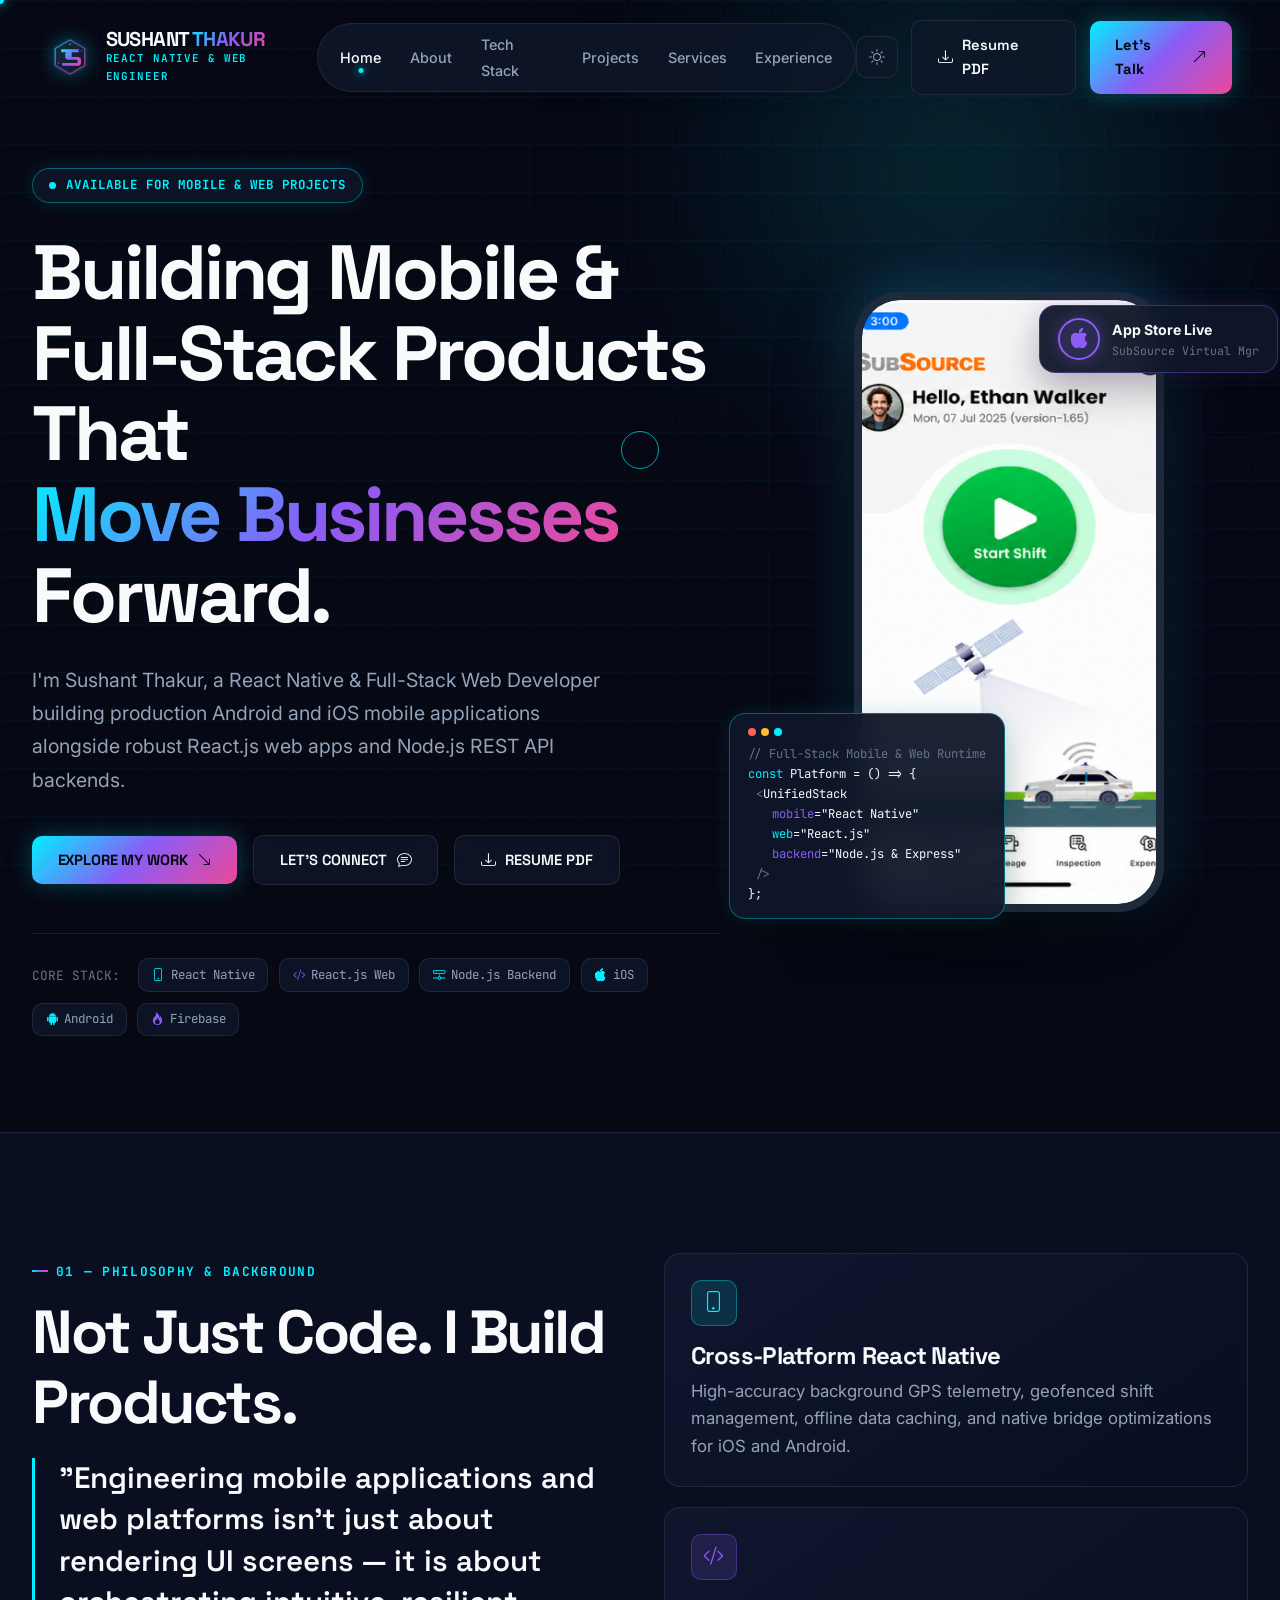
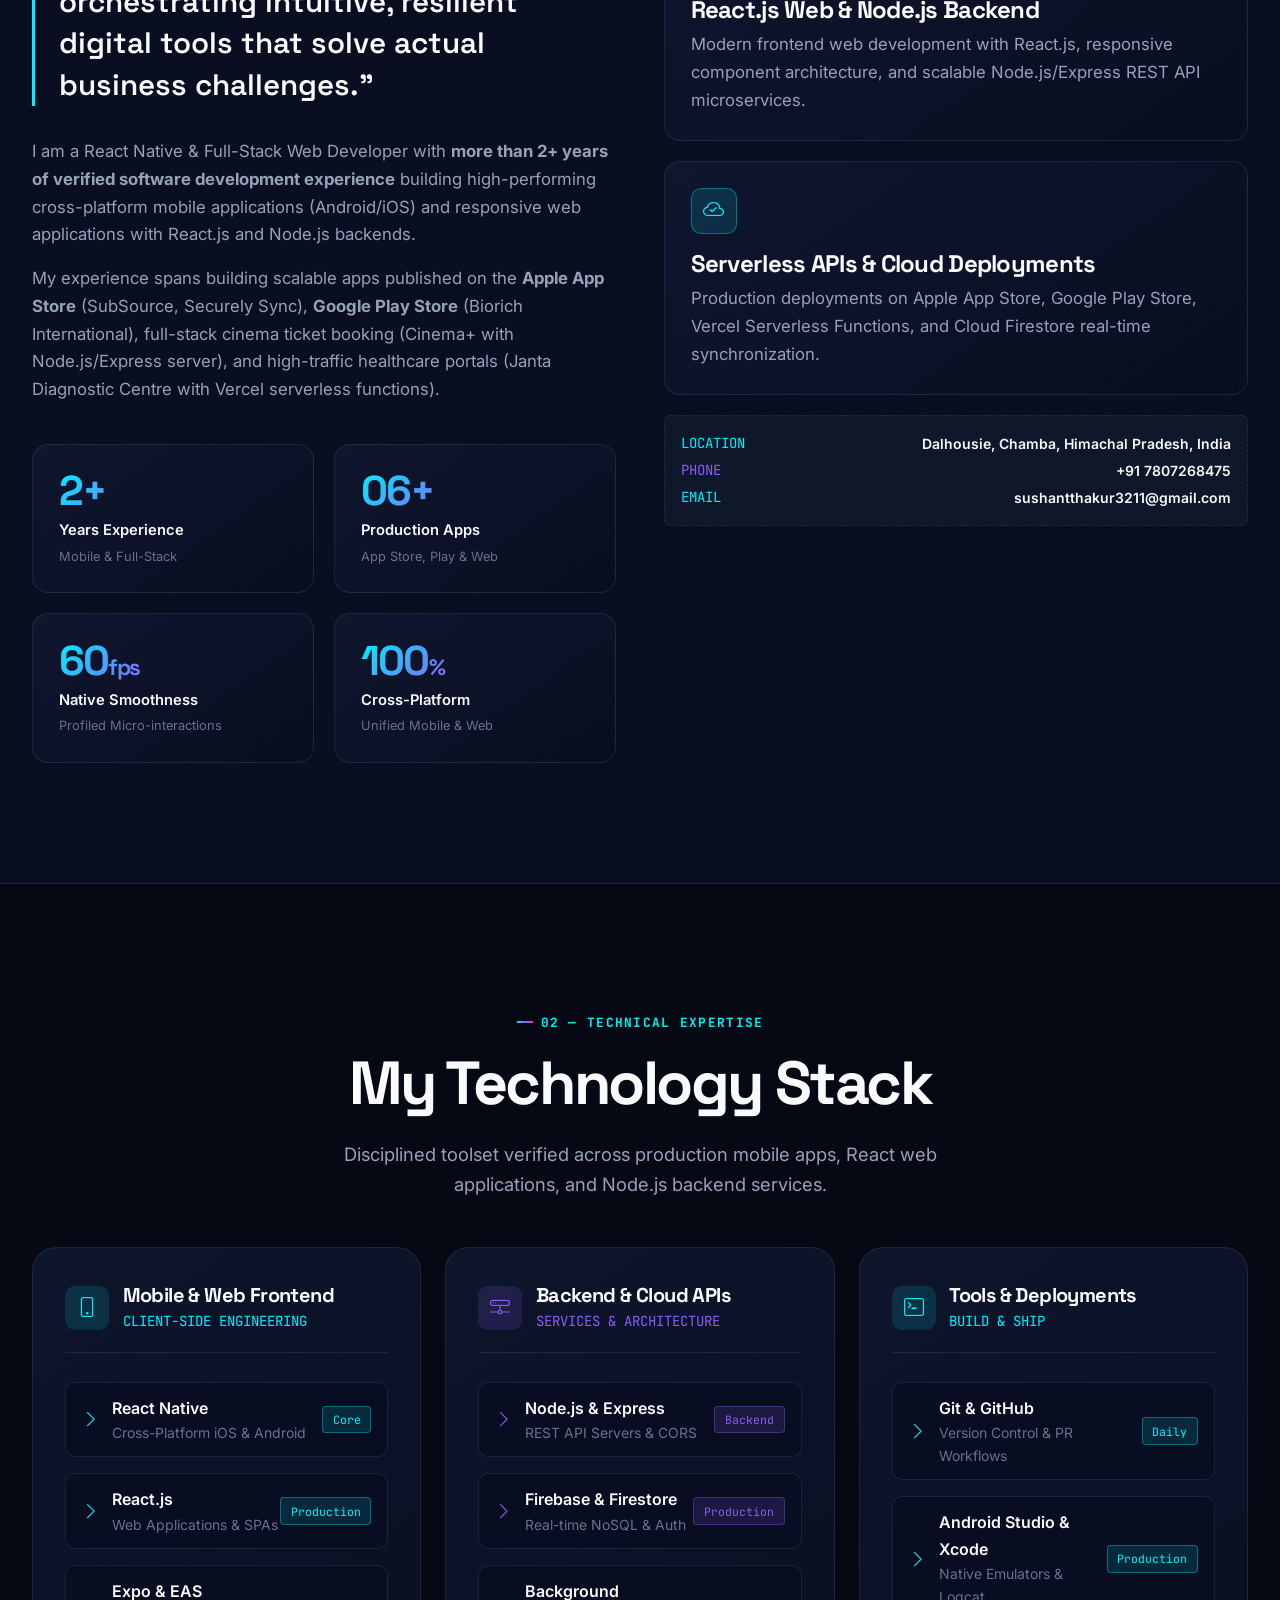
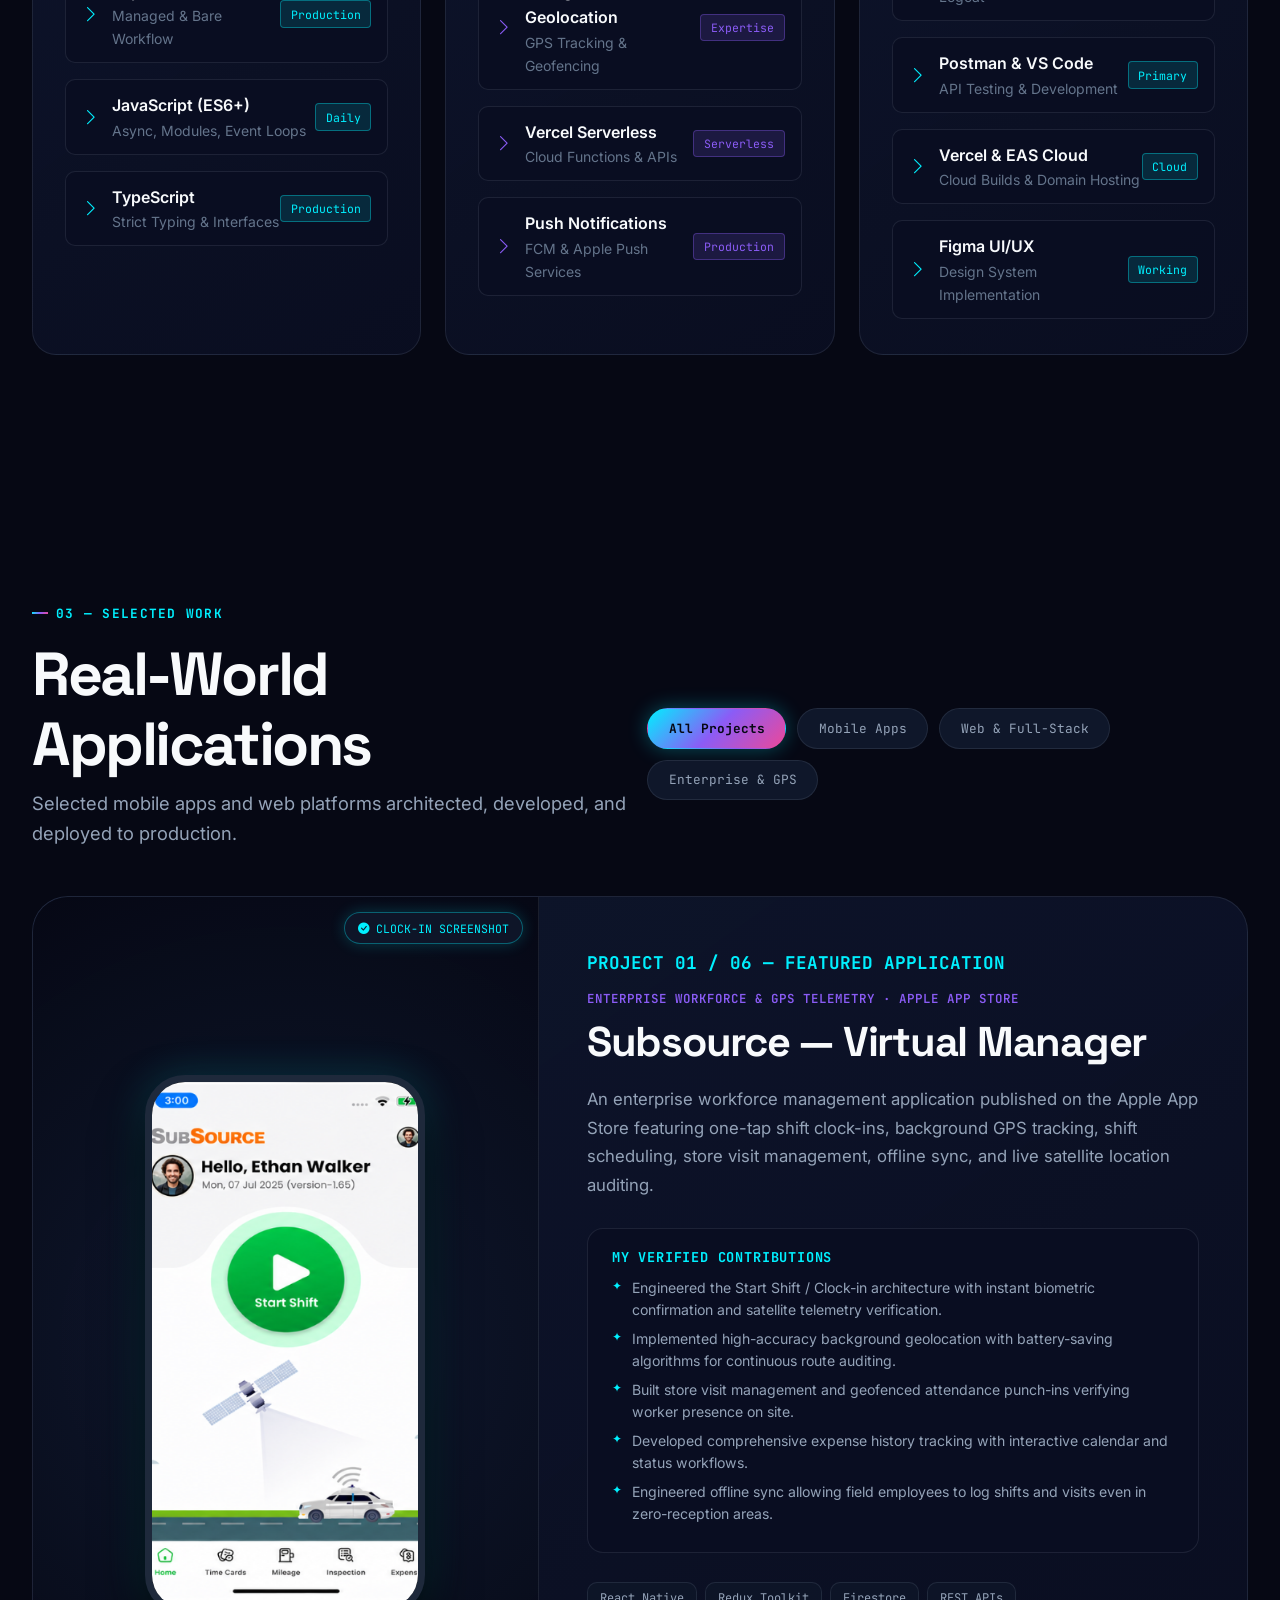
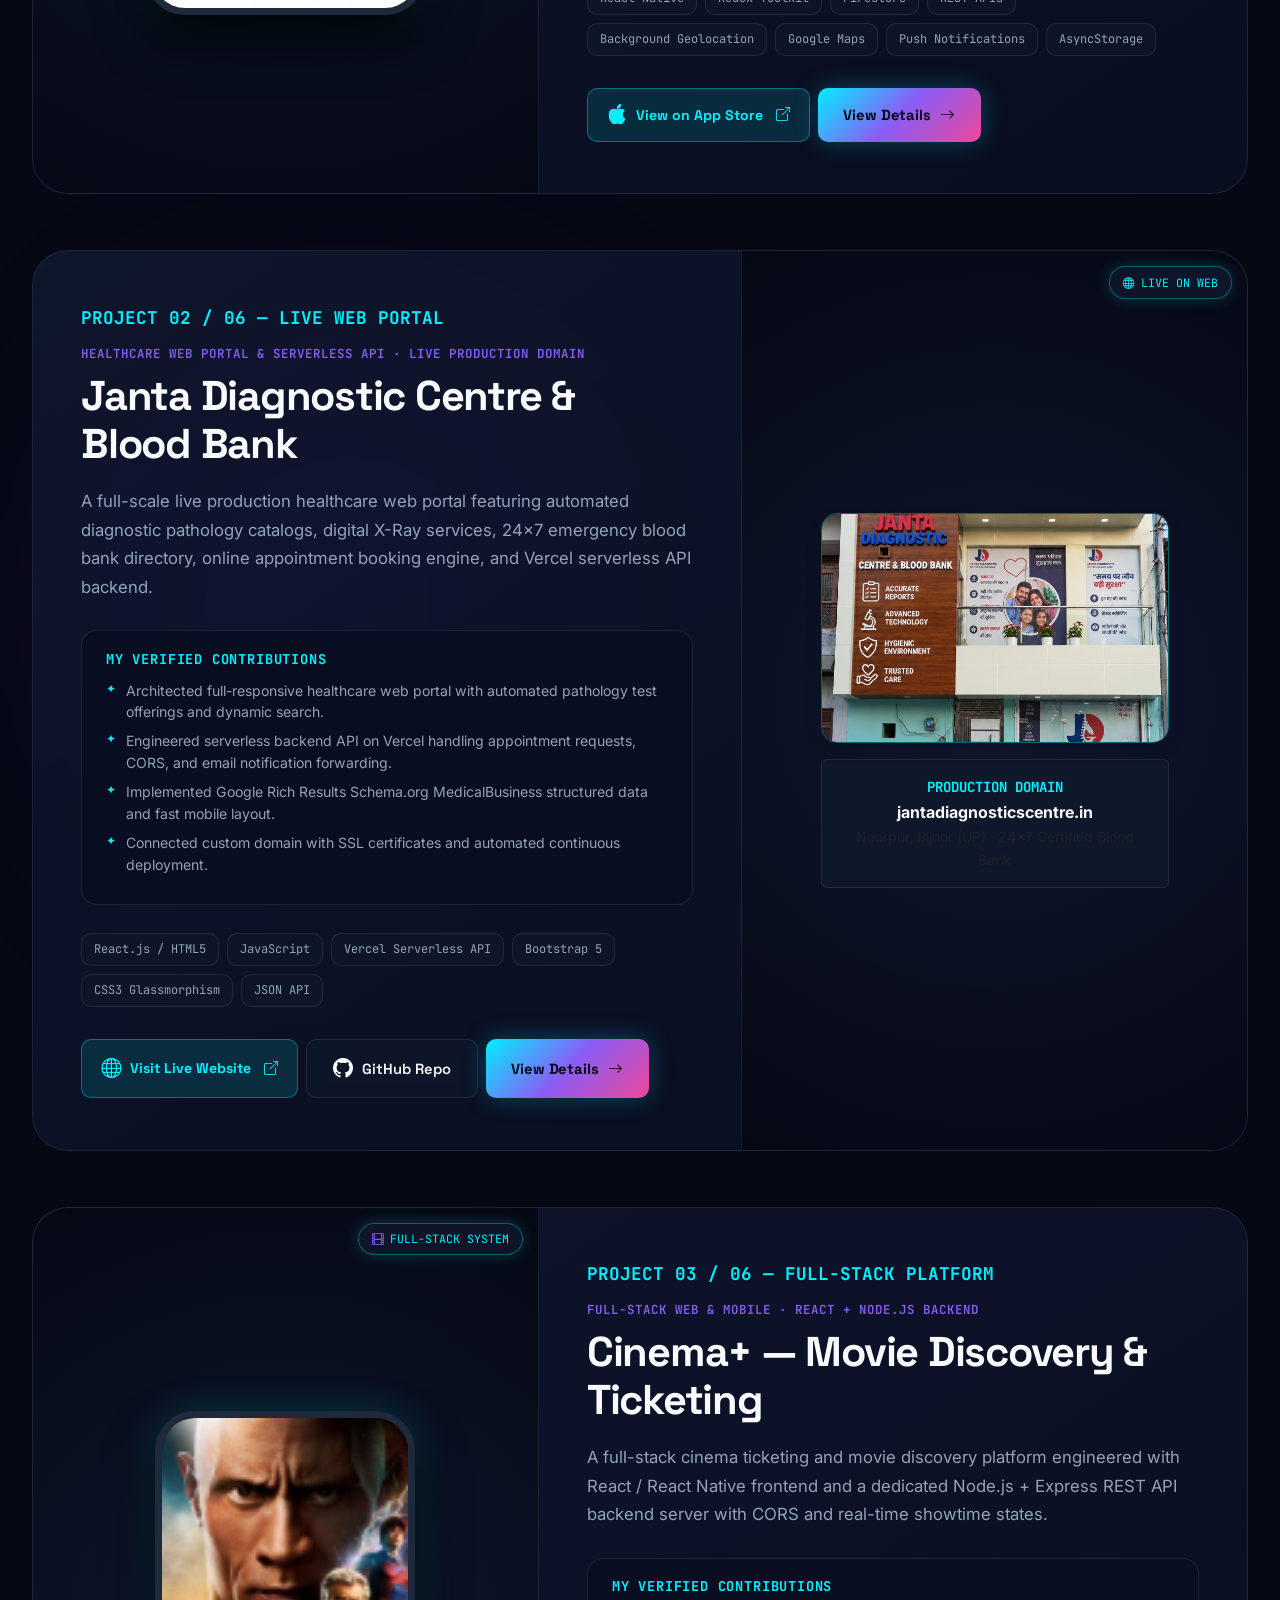
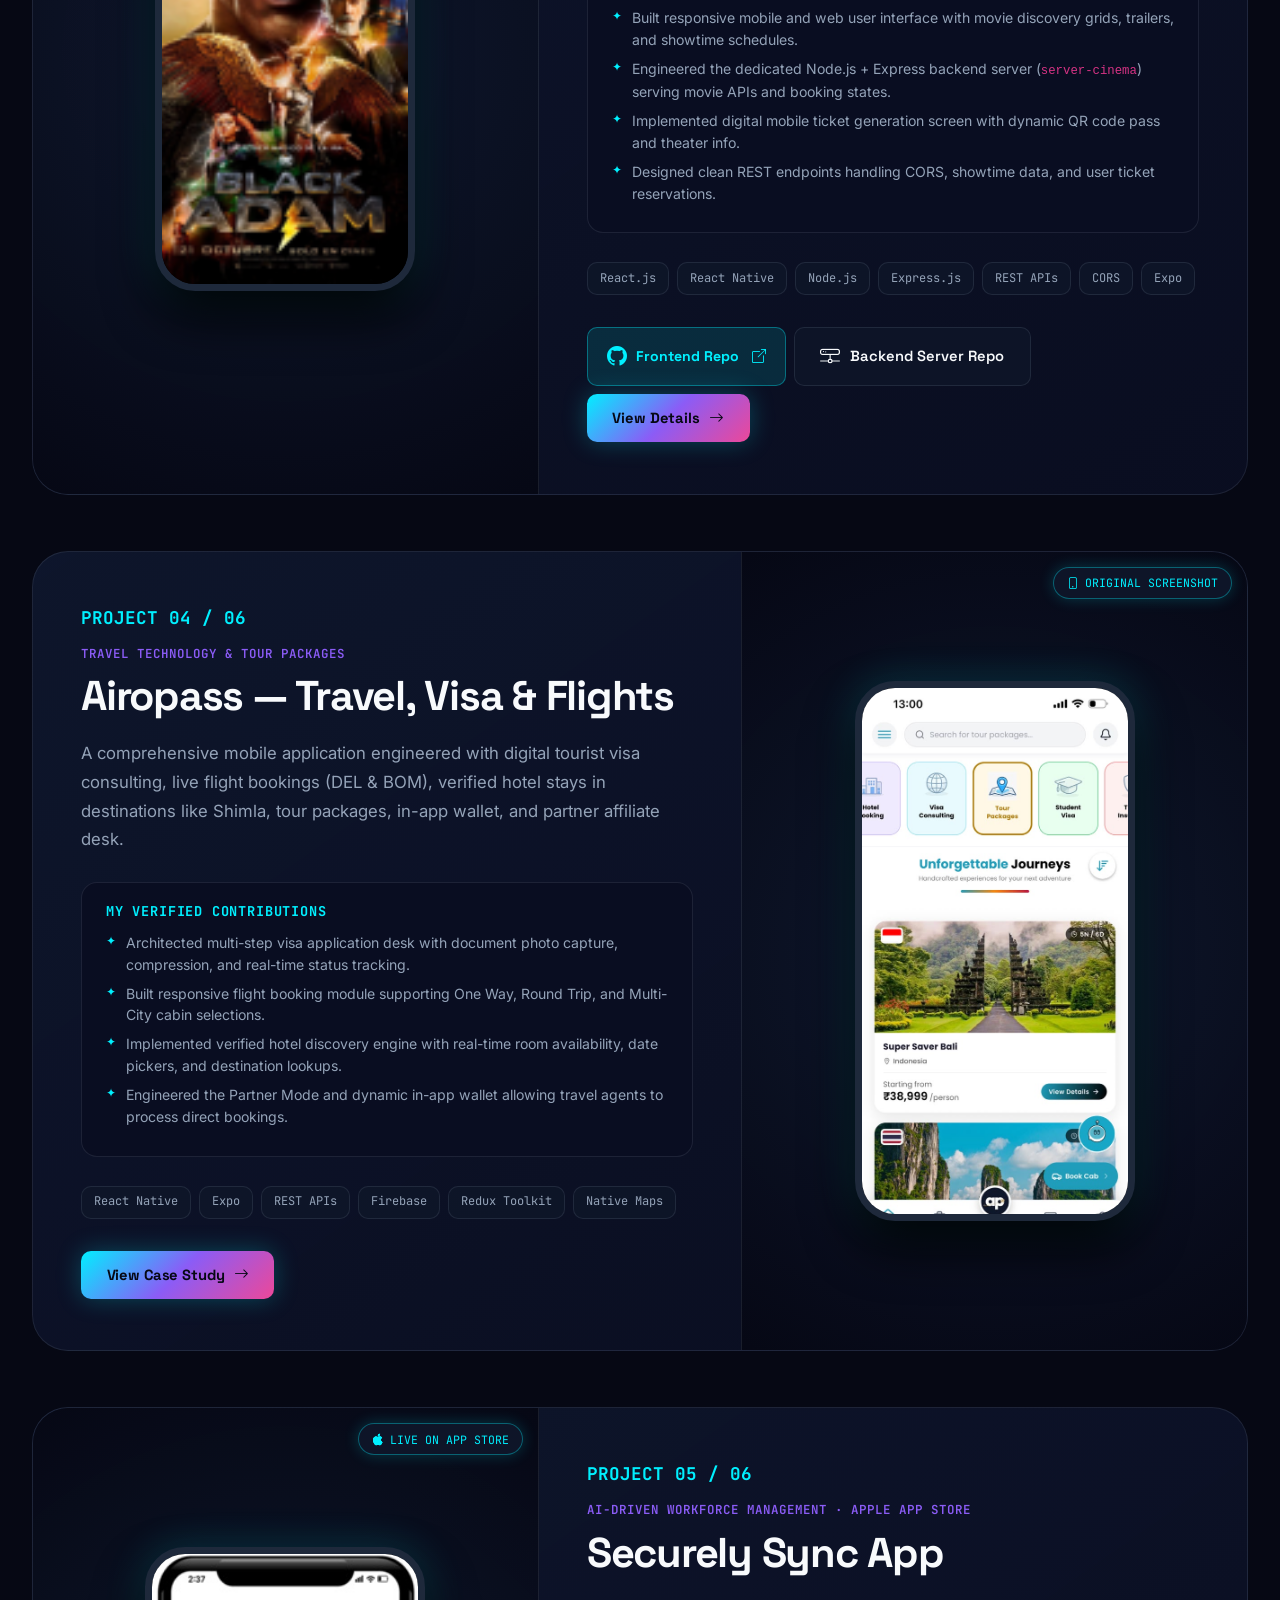
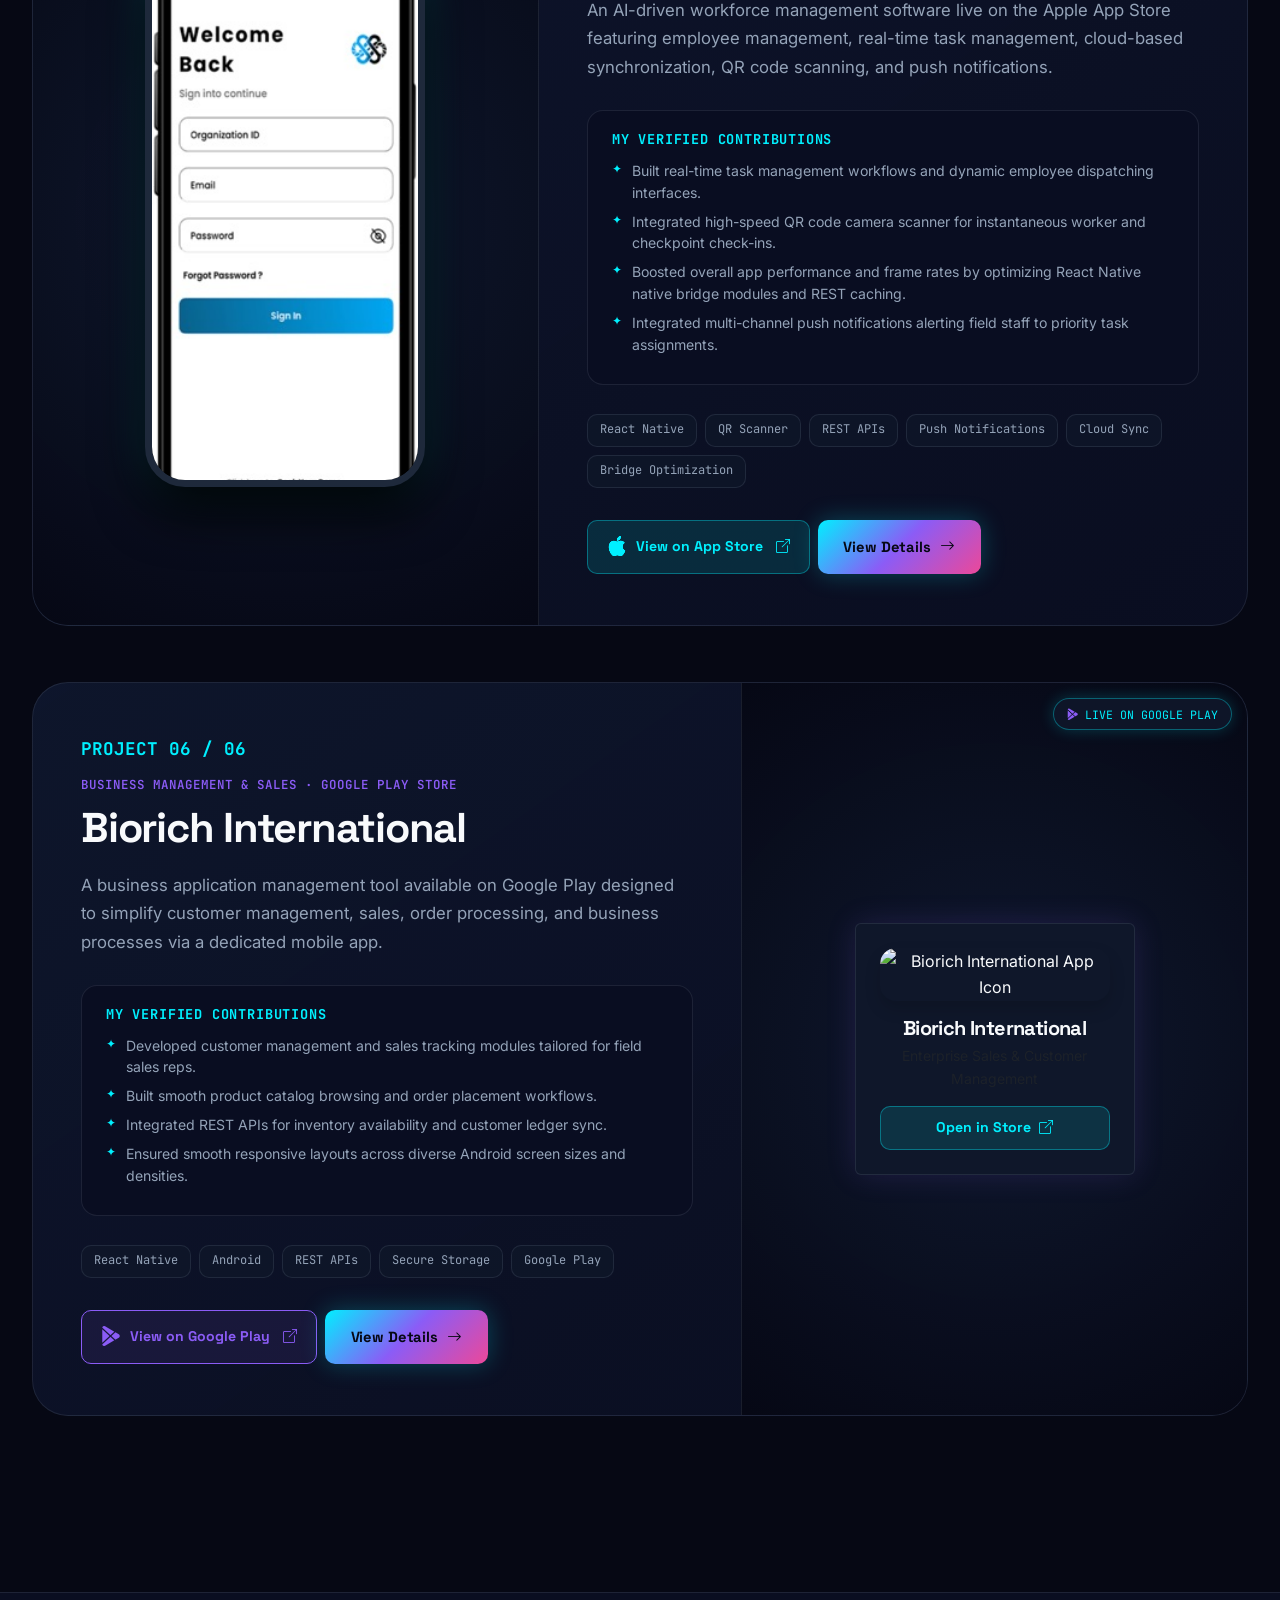
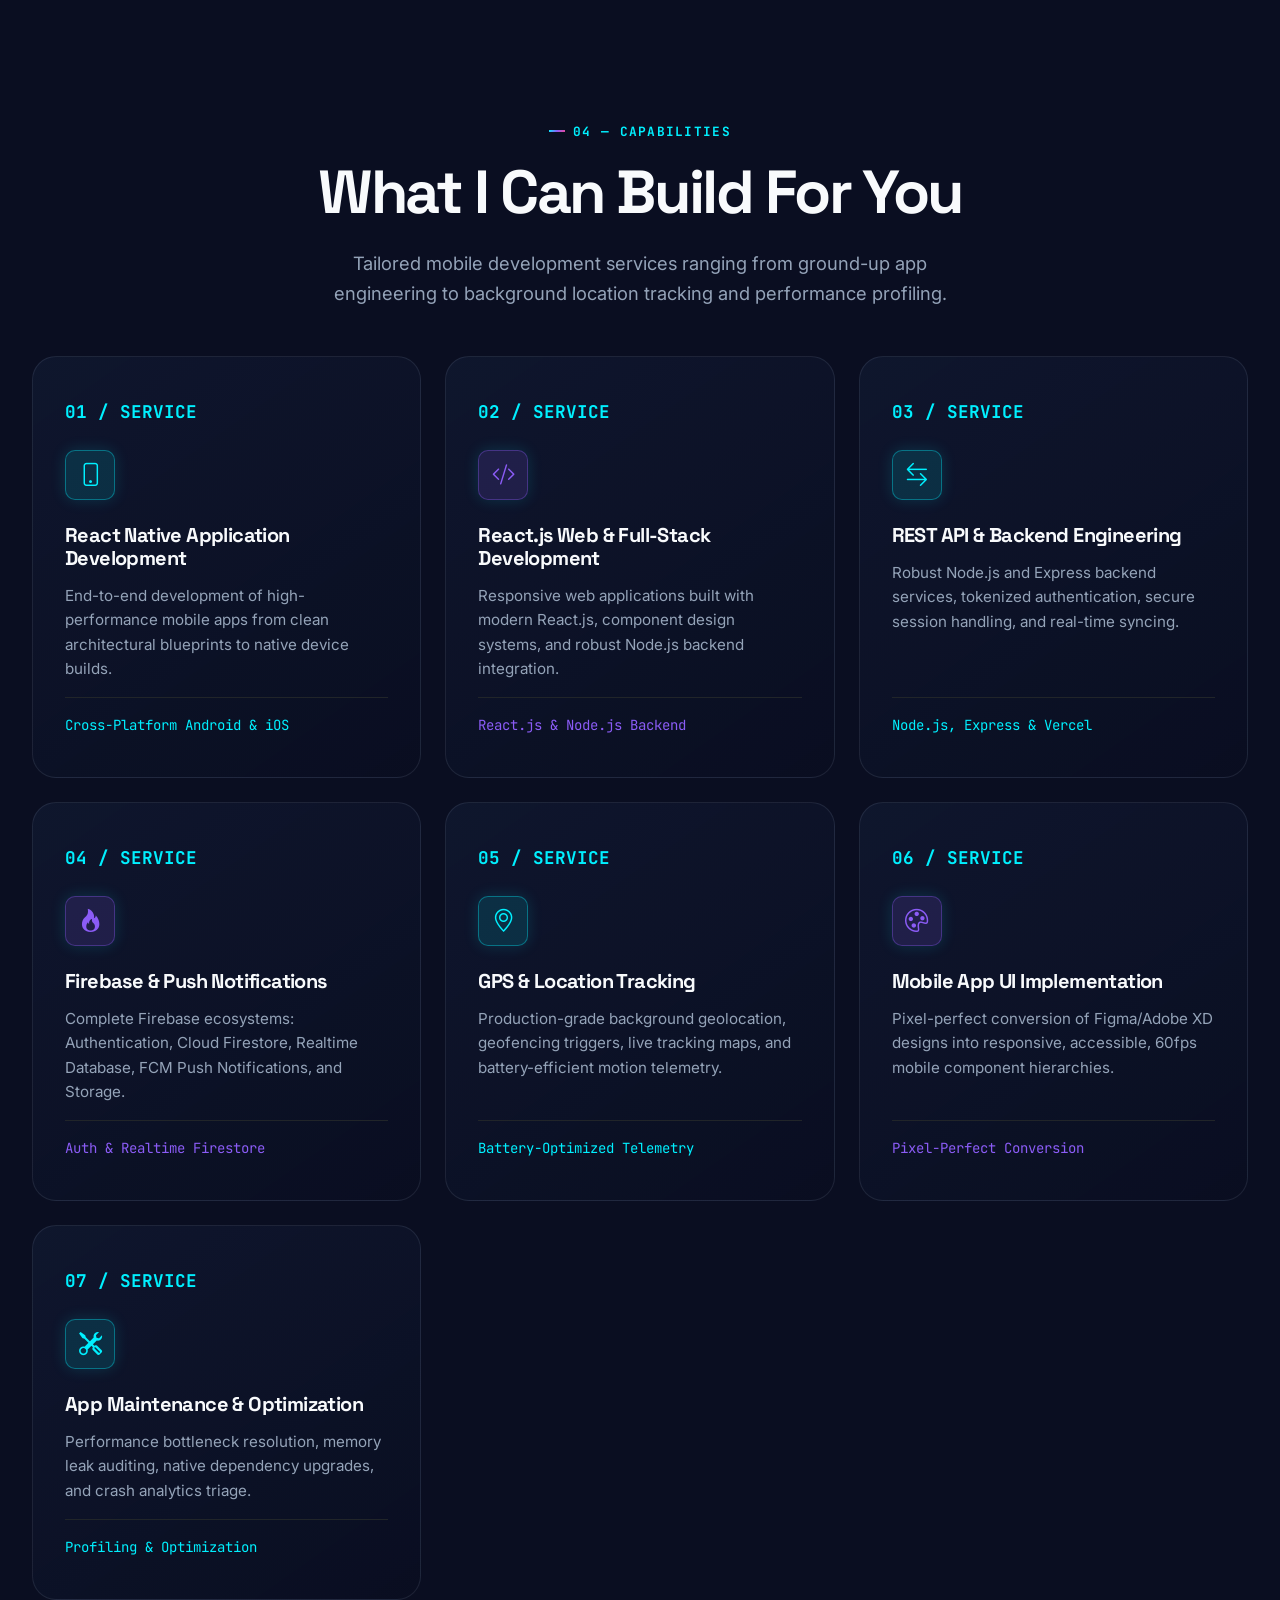
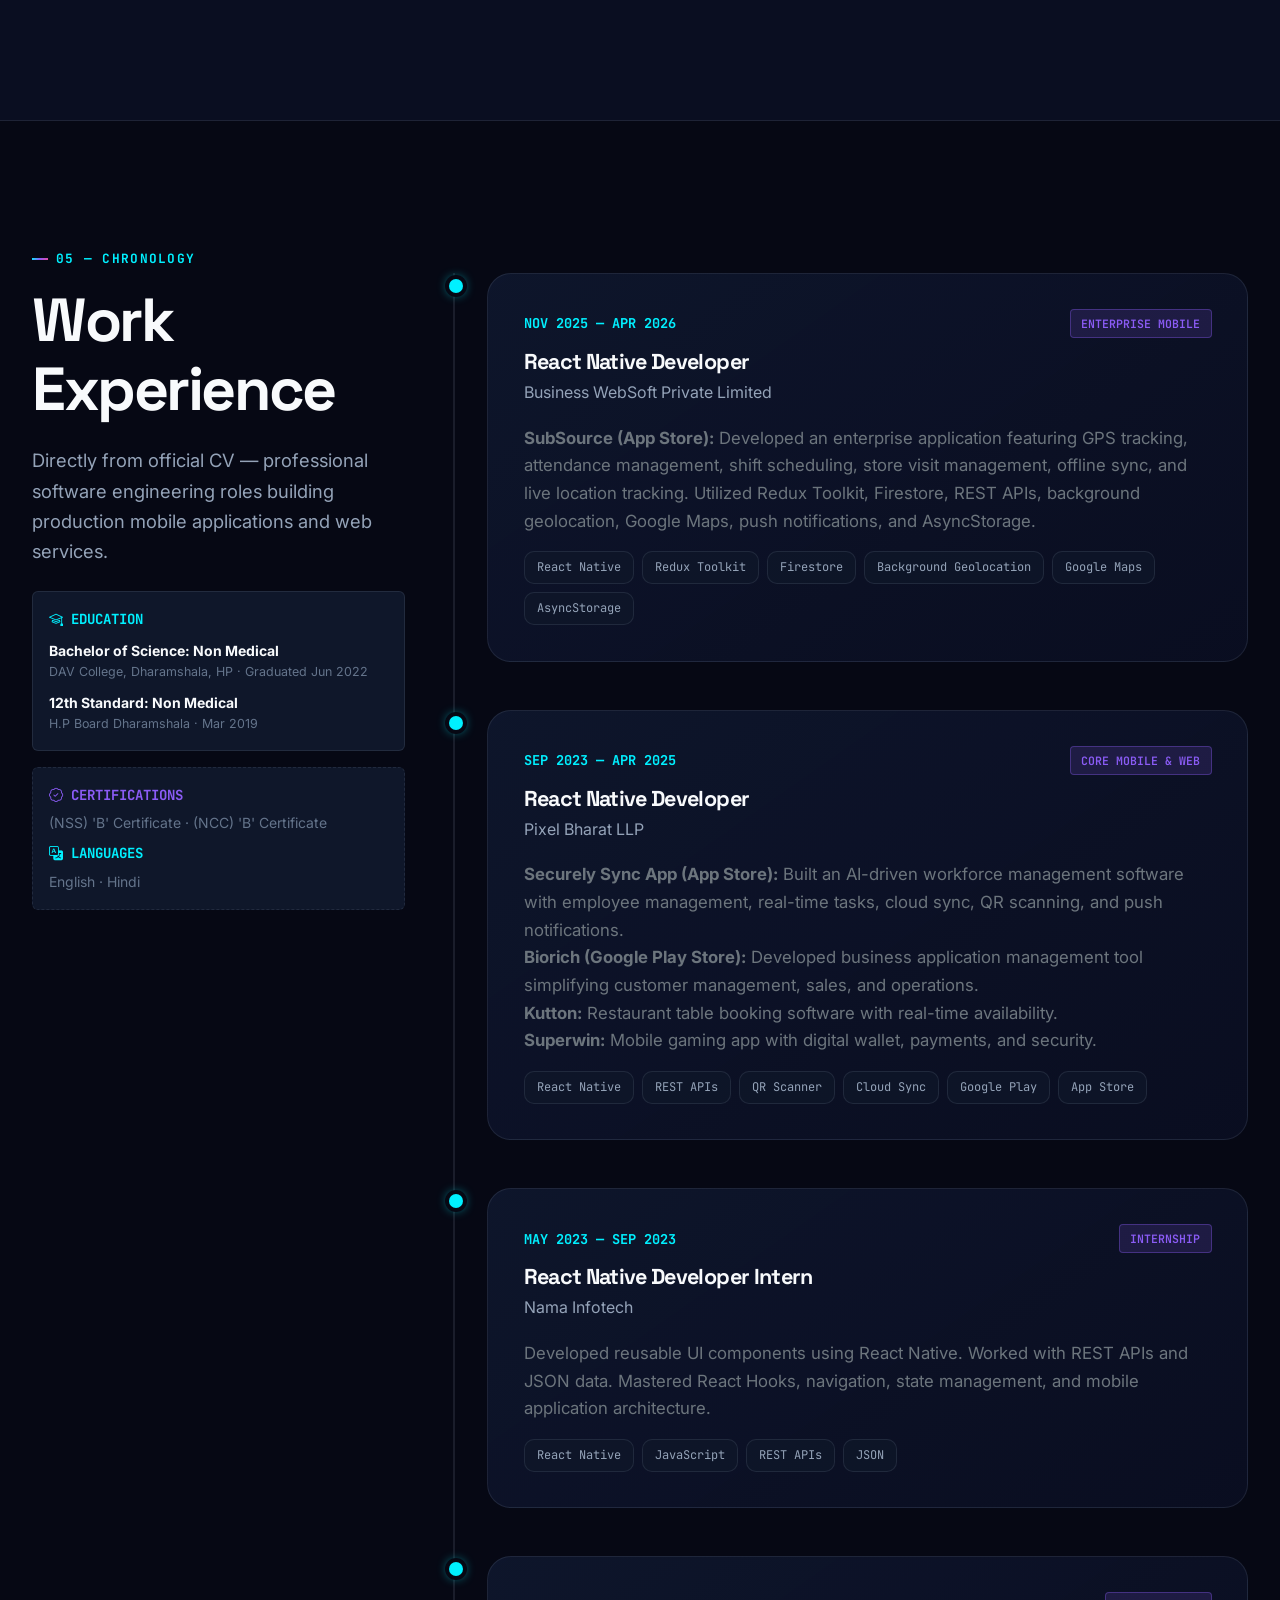
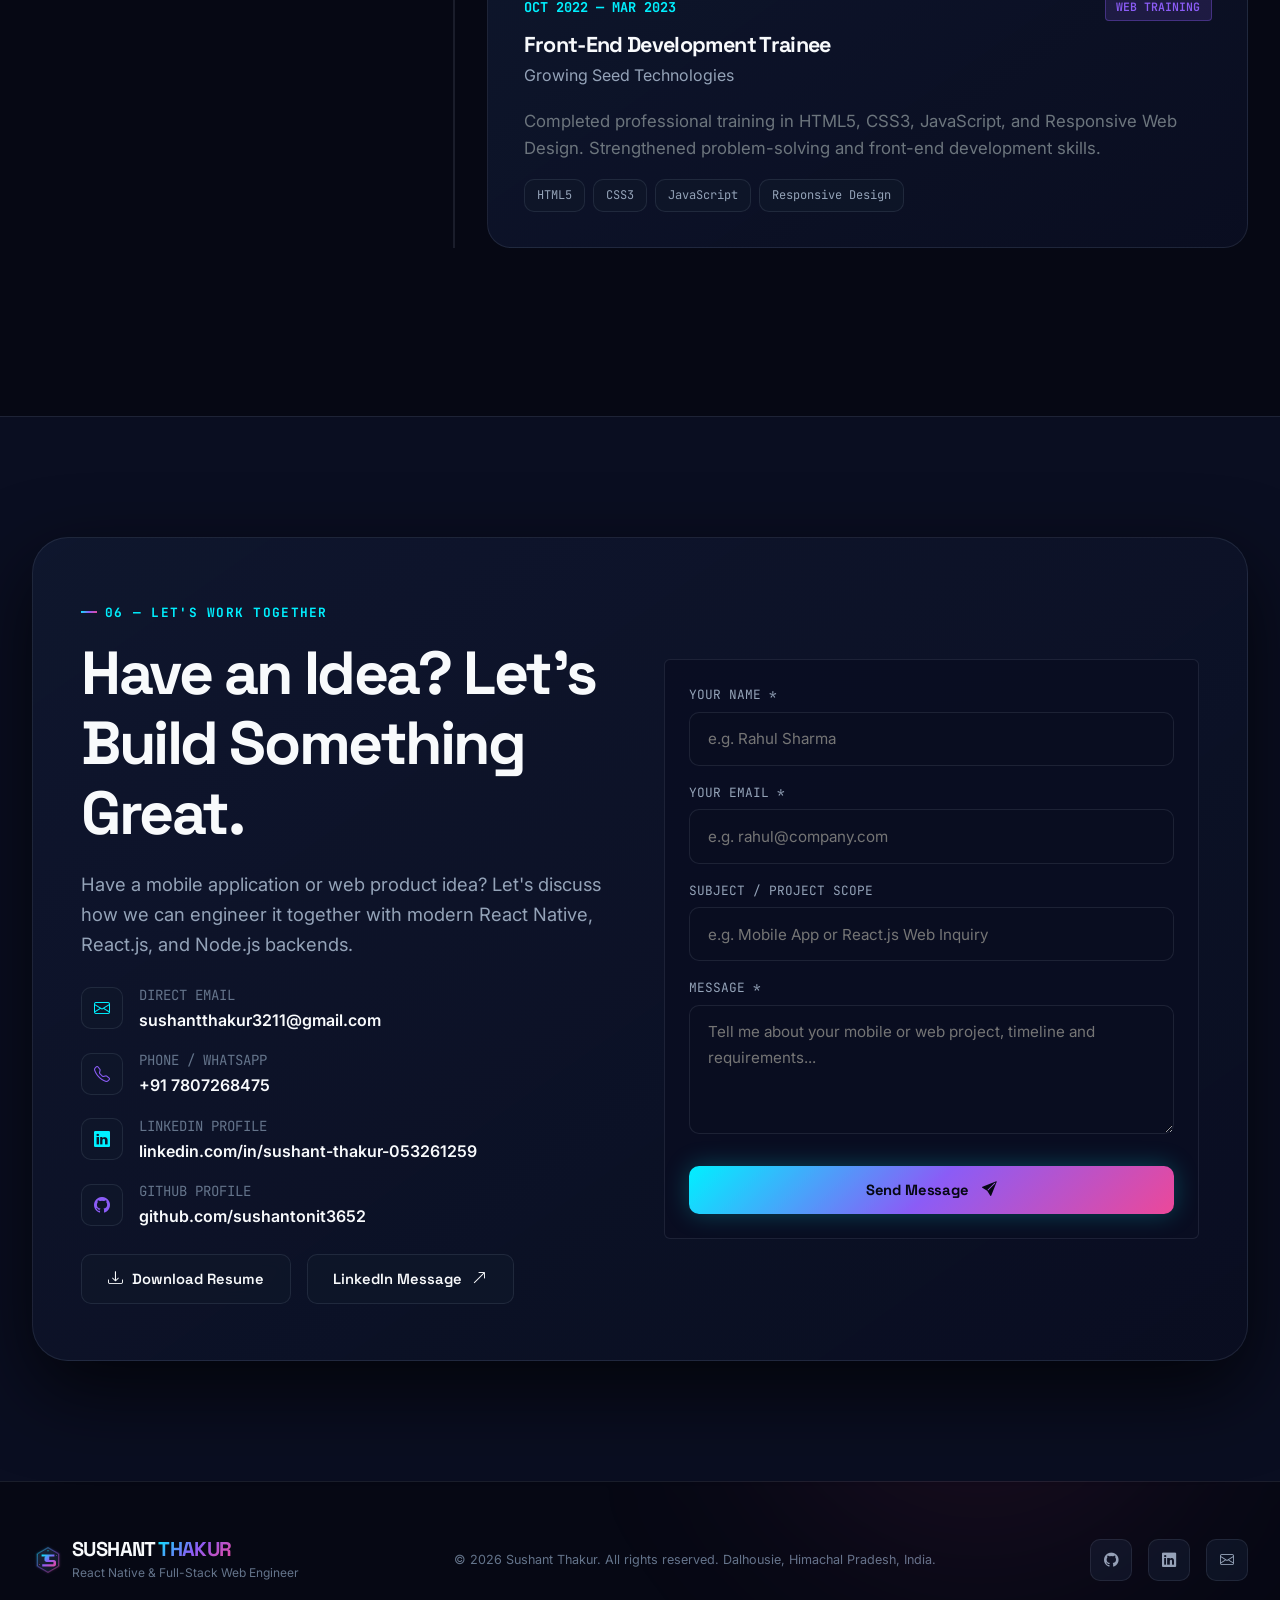
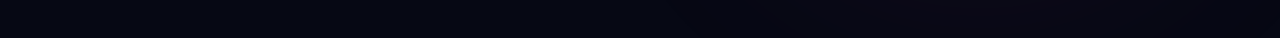
==== commit 85a2b4ce: "Enhance responsive navbar and luxurious slide-out side menu drawer for mobile and desktop" ====
--- a/index.html
+++ b/index.html
@@ -45,7 +45,7 @@
 
   <!-- Site Navigation Bar -->
   <nav class="site-navbar" id="navbar">
-    <div class="container d-flex align-items-center justify-content-between">
+    <div class="container-fluid px-3 px-sm-4 px-lg-5 d-flex align-items-center justify-content-between">
       
       <!-- Brand Geometric SVG Logo -->
       <a href="#hero" class="brand-wrapper">
@@ -54,7 +54,7 @@
           <span class="brand-name">SUSHANT <span>THAKUR</span></span>
           <span class="brand-role">React Native & Web Engineer</span>
         </div>
-        <span class="brand-status-pill d-none d-lg-inline-flex ms-2">
+        <span class="brand-status-pill d-none d-xxl-inline-flex ms-2">
           <span class="pulse-dot"></span> AVAILABLE FOR PROJECTS
         </span>
       </a>
@@ -72,22 +72,22 @@
       <!-- Right Nav Actions -->
       <div class="nav-actions">
         <!-- Theme Switcher -->
-        <button class="theme-toggle-btn" id="themeToggleBtn" aria-label="Toggle Dark/Light Mode">
+        <button class="theme-toggle-btn" id="themeToggleBtn" aria-label="Toggle Dark/Light Mode" title="Toggle Theme">
           <i class="bi bi-sun"></i>
         </button>
 
-        <!-- Direct Resume Download Button -->
-        <a href="assets/docs/Sushant_Thakur_Resume.pdf" download="Sushant_Thakur_Resume.pdf" class="btn-ghost d-none d-md-inline-flex">
+        <!-- Direct Resume Download Button (Visible on large screens) -->
+        <a href="assets/docs/Sushant_Thakur_Resume.pdf" download="Sushant_Thakur_Resume.pdf" class="btn-ghost d-none d-xl-inline-flex">
           <i class="bi bi-download"></i> Resume PDF
         </a>
 
-        <!-- Primary CTA -->
-        <a href="#contact" class="btn-prime d-none d-sm-inline-flex">
+        <!-- Primary CTA (Visible on tablet & desktop) -->
+        <a href="#contact" class="btn-prime d-none d-md-inline-flex">
           Let's Talk <i class="bi bi-arrow-up-right"></i>
         </a>
 
-        <!-- Mobile Menu Hamburger -->
-        <button class="mobile-toggle-btn" id="mobileMenuBtn" aria-label="Open Mobile Menu">
+        <!-- Mobile Menu Hamburger Button -->
+        <button class="mobile-toggle-btn" id="mobileMenuBtn" aria-label="Open Navigation Menu" title="Open Navigation Menu">
           <i class="bi bi-list"></i>
         </button>
       </div>
@@ -100,52 +100,103 @@
 
   <!-- Mobile Offcanvas Drawer -->
   <div class="mobile-drawer" id="mobileDrawer">
-    <div>
-      <div class="d-flex justify-content-between align-items-center mb-4 pb-3 border-bottom" style="border-color: var(--border-subtle) !important;">
-        <div class="d-flex align-items-center gap-2">
-          <img src="assets/img/logo.svg" alt="ST Logo" style="width: 36px; height: 36px;">
-          <span class="brand-name">SUSHANT <span>THAKUR</span></span>
-        </div>
-        <div class="d-flex align-items-center gap-2">
-          <button class="theme-toggle-btn" aria-label="Toggle Dark/Light Mode">
-            <i class="bi bi-sun"></i>
-          </button>
-          <button class="drawer-close-btn btn-ghost p-2" aria-label="Close menu">
-            <i class="bi bi-x-lg"></i>
-          </button>
-        </div>
-      </div>
-
-      <div class="mb-4">
-        <span class="brand-status-pill">
-          <span class="pulse-dot"></span> AVAILABLE FOR PROJECTS
-        </span>
-      </div>
-
-      <ul class="drawer-nav list-unstyled d-flex flex-direction-column gap-3 fs-5 fw-semibold">
-        <li><a href="#hero" class="d-block py-2">01. Home</a></li>
-        <li><a href="#about" class="d-block py-2">02. About</a></li>
-        <li><a href="#skills" class="d-block py-2">03. Technology Stack</a></li>
-        <li><a href="#projects" class="d-block py-2">04. Selected Projects</a></li>
-        <li><a href="#services" class="d-block py-2">05. Services</a></li>
-        <li><a href="#experience" class="d-block py-2">06. Experience</a></li>
-        <li><a href="#contact" class="d-block py-2">07. Contact</a></li>
+    
+    <!-- Drawer Header -->
+    <div class="drawer-header">
+      <div class="d-flex align-items-center gap-2">
+        <img src="assets/img/logo.svg" alt="ST Logo" style="width: 34px; height: 34px;">
+        <div class="d-flex flex-column">
+          <span class="brand-name" style="font-size: 1.05rem;">SUSHANT <span>THAKUR</span></span>
+          <span class="brand-role" style="font-size: 0.6rem;">Mobile & Web Engineer</span>
+        </div>
+      </div>
+      <div class="d-flex align-items-center gap-2">
+        <button class="theme-toggle-btn" aria-label="Toggle Dark/Light Mode" title="Toggle Theme">
+          <i class="bi bi-sun"></i>
+        </button>
+        <button class="drawer-close-btn" aria-label="Close menu" title="Close Menu">
+          <i class="bi bi-x-lg"></i>
+        </button>
+      </div>
+    </div>
+
+    <!-- Status Pill -->
+    <div class="drawer-status-wrap">
+      <span class="brand-status-pill">
+        <span class="pulse-dot"></span> AVAILABLE FOR PROJECTS
+      </span>
+    </div>
+
+    <!-- Scrollable Drawer Navigation -->
+    <div class="drawer-body">
+      <ul class="drawer-nav-list">
+        <li>
+          <a href="#hero" class="drawer-nav-item active">
+            <span class="drawer-nav-num">01</span>
+            <span class="drawer-nav-text">Home</span>
+            <i class="bi bi-chevron-right drawer-nav-arrow"></i>
+          </a>
+        </li>
+        <li>
+          <a href="#about" class="drawer-nav-item">
+            <span class="drawer-nav-num">02</span>
+            <span class="drawer-nav-text">About Me</span>
+            <i class="bi bi-chevron-right drawer-nav-arrow"></i>
+          </a>
+        </li>
+        <li>
+          <a href="#skills" class="drawer-nav-item">
+            <span class="drawer-nav-num">03</span>
+            <span class="drawer-nav-text">Technology Stack</span>
+            <i class="bi bi-chevron-right drawer-nav-arrow"></i>
+          </a>
+        </li>
+        <li>
+          <a href="#projects" class="drawer-nav-item">
+            <span class="drawer-nav-num">04</span>
+            <span class="drawer-nav-text">Selected Projects</span>
+            <i class="bi bi-chevron-right drawer-nav-arrow"></i>
+          </a>
+        </li>
+        <li>
+          <a href="#services" class="drawer-nav-item">
+            <span class="drawer-nav-num">05</span>
+            <span class="drawer-nav-text">Services & Capabilities</span>
+            <i class="bi bi-chevron-right drawer-nav-arrow"></i>
+          </a>
+        </li>
+        <li>
+          <a href="#experience" class="drawer-nav-item">
+            <span class="drawer-nav-num">06</span>
+            <span class="drawer-nav-text">Work Experience</span>
+            <i class="bi bi-chevron-right drawer-nav-arrow"></i>
+          </a>
+        </li>
+        <li>
+          <a href="#contact" class="drawer-nav-item">
+            <span class="drawer-nav-num">07</span>
+            <span class="drawer-nav-text">Contact & Inquiry</span>
+            <i class="bi bi-chevron-right drawer-nav-arrow"></i>
+          </a>
+        </li>
       </ul>
     </div>
 
-    <div>
-      <a href="assets/docs/Sushant_Thakur_Resume.pdf" download="Sushant_Thakur_Resume.pdf" class="btn-ghost w-100 mb-3 justify-content-center">
+    <!-- Drawer Footer Actions -->
+    <div class="drawer-footer">
+      <a href="assets/docs/Sushant_Thakur_Resume.pdf" download="Sushant_Thakur_Resume.pdf" class="btn-ghost w-100 mb-2 justify-content-center">
         <i class="bi bi-download"></i> Download Resume PDF
       </a>
       <a href="#contact" class="btn-prime w-100 justify-content-center">
         Let's Connect <i class="bi bi-arrow-up-right"></i>
       </a>
-      <div class="d-flex justify-content-center gap-3 mt-4 text-muted">
-        <a href="https://github.com/sushantonit3652" target="_blank" rel="noopener noreferrer"><i class="bi bi-github fs-5 text-cyan"></i></a>
-        <a href="https://www.linkedin.com/in/sushant-thakur-053261259/" target="_blank" rel="noopener noreferrer"><i class="bi bi-linkedin fs-5 text-purple"></i></a>
-        <a href="mailto:sushantthakur3211@gmail.com"><i class="bi bi-envelope fs-5 text-cyan"></i></a>
+      <div class="drawer-socials">
+        <a href="https://github.com/sushantonit3652" target="_blank" rel="noopener noreferrer" class="footer-social-link" title="GitHub"><i class="bi bi-github"></i></a>
+        <a href="https://www.linkedin.com/in/sushant-thakur-053261259/" target="_blank" rel="noopener noreferrer" class="footer-social-link" title="LinkedIn"><i class="bi bi-linkedin"></i></a>
+        <a href="mailto:sushantthakur3211@gmail.com" class="footer-social-link" title="Email"><i class="bi bi-envelope"></i></a>
       </div>
     </div>
+
   </div>
 
   <!-- =========================================================================
--- a/assets/css/portfolio.css
+++ b/assets/css/portfolio.css
@@ -611,43 +611,172 @@
 
 .mobile-toggle-btn {
   display: none;
-  background: var(--bg-surface);
+  background: var(--bg-pill);
   border: 1px solid var(--border-subtle);
   color: var(--text-primary);
-  width: 44px;
-  height: 44px;
+  width: 42px;
+  height: 42px;
   border-radius: var(--radius-sm);
   align-items: center;
   justify-content: center;
   font-size: 1.35rem;
   cursor: pointer;
+  transition: var(--transition-fast);
+}
+
+.mobile-toggle-btn:hover {
+  border-color: var(--accent-cyan);
+  color: var(--accent-cyan);
+  background: var(--accent-cyan-dim);
 }
 
 @media (max-width: 991px) {
-  .nav-links-desktop { display: none; }
-  .mobile-toggle-btn { display: inline-flex; }
-}
-
-/* Mobile Drawer */
+  .nav-links-desktop { display: none !important; }
+  .mobile-toggle-btn { display: inline-flex !important; }
+}
+
+/* ==========================================================================
+   MOBILE SIDE MENU DRAWER (HIGH-END GLASSMORPHISM & SMOOTH SCROLL)
+   ========================================================================== */
 .mobile-drawer {
   position: fixed;
   top: 0;
   right: -100%;
-  width: 85%;
-  max-width: 380px;
+  width: min(360px, 88vw);
   height: 100vh;
-  background: var(--bg-secondary);
+  height: 100dvh;
+  background: var(--bg-surface);
+  backdrop-filter: blur(24px);
+  -webkit-backdrop-filter: blur(24px);
   border-left: 1px solid var(--border-subtle);
   z-index: 2000;
-  padding: 2rem 1.5rem;
+  padding: 1.5rem 1.25rem;
   display: flex;
   flex-direction: column;
   justify-content: space-between;
-  transition: right 0.4s cubic-bezier(0.16, 1, 0.3, 1);
-  box-shadow: -15px 0 50px rgba(0, 0, 0, 0.8);
-}
-
-.mobile-drawer.open { right: 0; }
+  transition: right 0.35s cubic-bezier(0.16, 1, 0.3, 1);
+  box-shadow: -15px 0 50px rgba(0, 0, 0, 0.7);
+  overflow-y: auto;
+  overscroll-behavior: contain;
+}
+
+.mobile-drawer.open {
+  right: 0;
+}
+
+.drawer-header {
+  display: flex;
+  align-items: center;
+  justify-content: space-between;
+  padding-bottom: 1.2rem;
+  border-bottom: 1px solid var(--border-subtle);
+  margin-bottom: 1.25rem;
+}
+
+.drawer-close-btn {
+  width: 40px;
+  height: 40px;
+  border-radius: var(--radius-sm);
+  background: var(--bg-pill);
+  border: 1px solid var(--border-subtle);
+  color: var(--text-primary);
+  display: inline-flex;
+  align-items: center;
+  justify-content: center;
+  cursor: pointer;
+  transition: var(--transition-fast);
+  font-size: 1rem;
+}
+
+.drawer-close-btn:hover {
+  border-color: var(--accent-cyan);
+  color: var(--accent-cyan);
+  background: var(--accent-cyan-dim);
+}
+
+.drawer-status-wrap {
+  margin-bottom: 1.25rem;
+}
+
+.drawer-body {
+  flex: 1;
+  overflow-y: auto;
+  margin-bottom: 1.25rem;
+  padding-right: 2px;
+}
+
+.drawer-nav-list {
+  list-style: none;
+  padding: 0;
+  margin: 0;
+  display: flex;
+  flex-direction: column;
+  gap: 0.5rem;
+}
+
+.drawer-nav-item {
+  display: flex;
+  align-items: center;
+  justify-content: space-between;
+  padding: 0.8rem 1rem;
+  border-radius: var(--radius-sm);
+  border: 1px solid transparent;
+  background: transparent;
+  color: var(--text-primary);
+  font-family: var(--font-heading);
+  font-size: 1rem;
+  font-weight: 600;
+  text-decoration: none;
+  transition: var(--transition-fast);
+}
+
+.drawer-nav-item:hover {
+  background: var(--bg-pill);
+  border-color: var(--border-accent);
+  color: var(--accent-cyan) !important;
+  transform: translateX(4px);
+}
+
+.drawer-nav-item.active {
+  background: var(--accent-cyan-dim);
+  border-color: var(--border-accent);
+  color: var(--accent-cyan) !important;
+}
+
+.drawer-nav-num {
+  font-family: var(--font-mono);
+  font-size: 0.78rem;
+  color: var(--accent-cyan);
+  margin-right: 0.75rem;
+}
+
+.drawer-nav-text {
+  flex: 1;
+}
+
+.drawer-nav-arrow {
+  font-size: 0.85rem;
+  color: var(--text-muted);
+  transition: transform 0.2s ease;
+}
+
+.drawer-nav-item:hover .drawer-nav-arrow {
+  transform: translateX(3px);
+  color: var(--accent-cyan);
+}
+
+.drawer-footer {
+  margin-top: auto;
+  padding-top: 1.25rem;
+  border-top: 1px solid var(--border-subtle);
+}
+
+.drawer-socials {
+  display: flex;
+  justify-content: center;
+  gap: 0.75rem;
+  margin-top: 1rem;
+}
 
 .drawer-overlay {
   position: fixed;
@@ -655,8 +784,9 @@
   left: 0;
   width: 100vw;
   height: 100vh;
-  background: rgba(0, 0, 0, 0.7);
+  background: rgba(0, 0, 0, 0.75);
   backdrop-filter: blur(6px);
+  -webkit-backdrop-filter: blur(6px);
   z-index: 1999;
   opacity: 0;
   visibility: hidden;
@@ -1637,6 +1767,23 @@
   }
 }
 
+/* Desktop Navbar Refinement for 992px - 1199px */
+@media (min-width: 992px) and (max-width: 1199px) {
+  .nav-links-desktop {
+    gap: 0.95rem;
+    padding: 0.35rem 0.95rem;
+  }
+  .nav-links-desktop a {
+    font-size: 0.85rem;
+  }
+  .brand-name {
+    font-size: 1.12rem;
+  }
+  .brand-role {
+    font-size: 0.62rem;
+  }
+}
+
 /* --- 3. Medium Screens & Tablets (max-width: 1199px) --- */
 @media (max-width: 1199px) {
   .hero-headline {
@@ -1660,7 +1807,7 @@
 /* --- 4. Tablets & Phablets (max-width: 991px) --- */
 @media (max-width: 991px) {
   .site-navbar {
-    padding: 0.85rem 0;
+    padding: 0.8rem 0;
   }
   .nav-links-desktop {
     display: none !important;
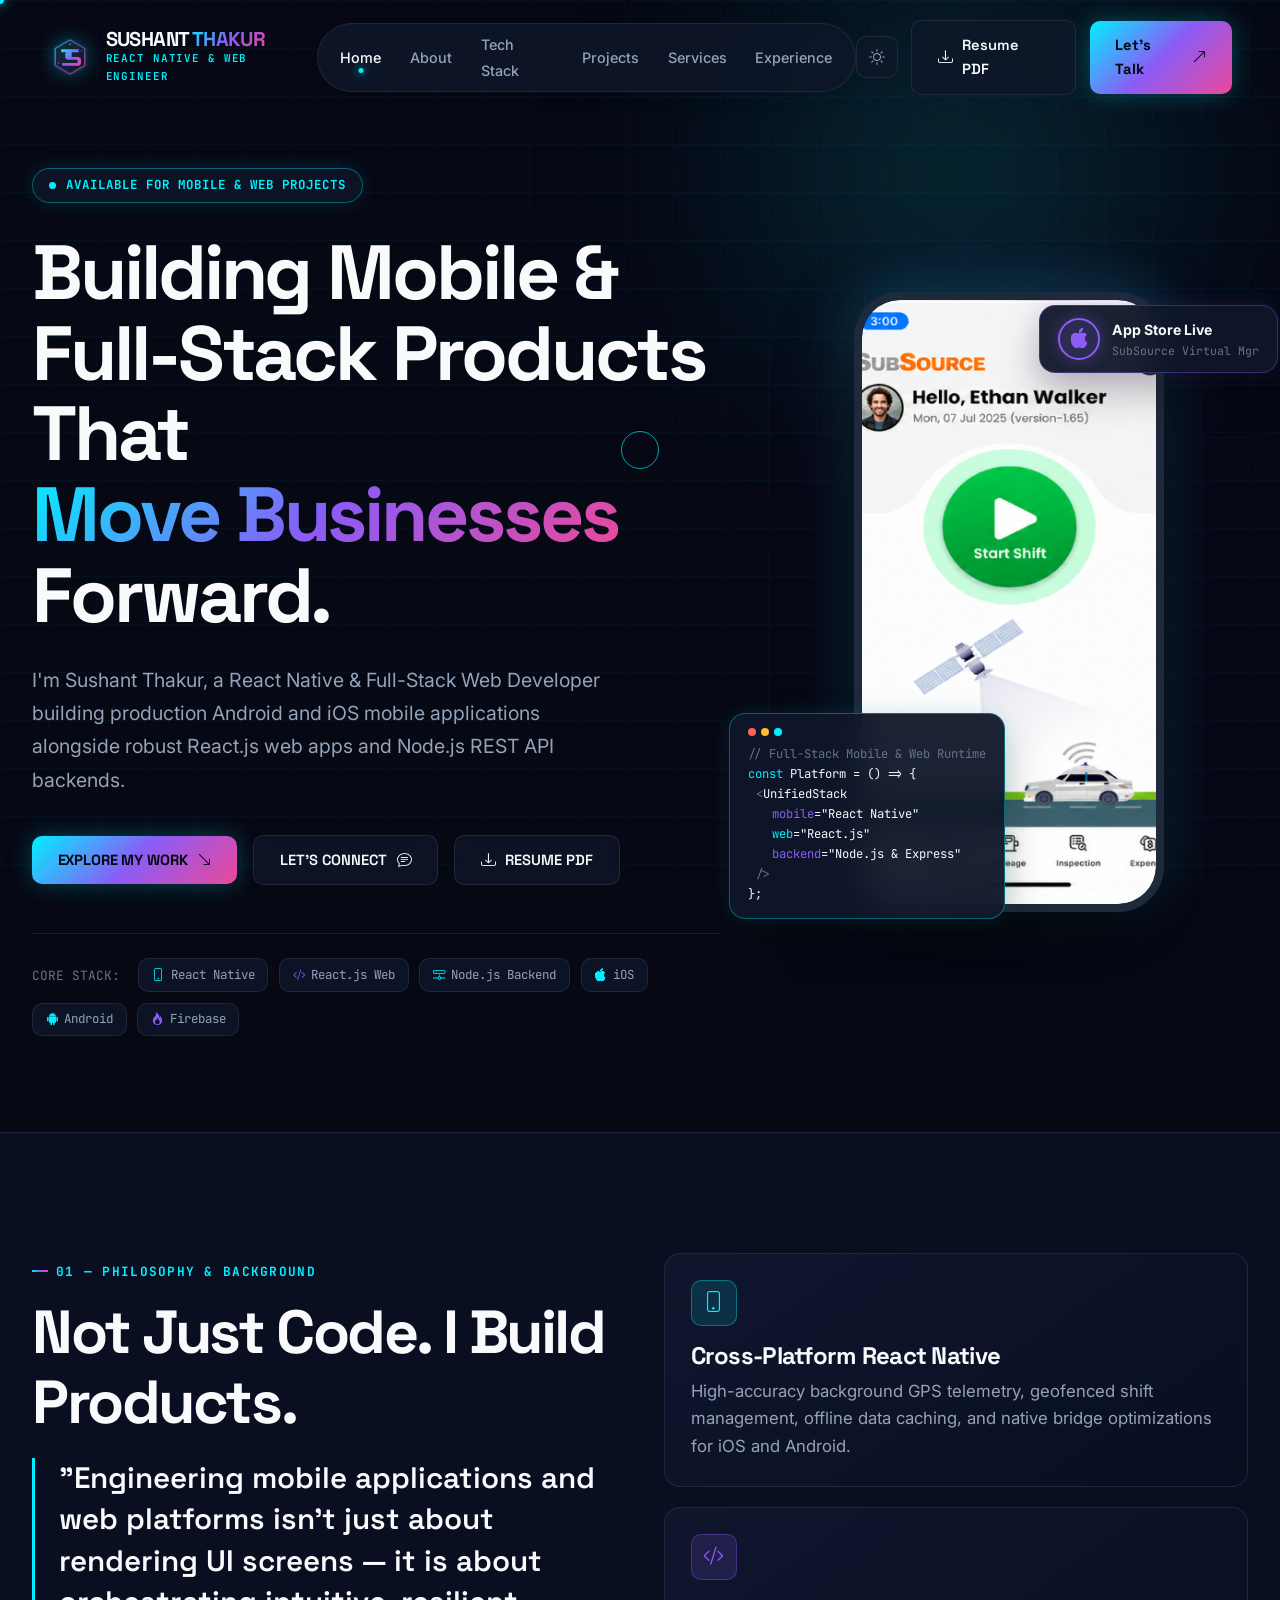
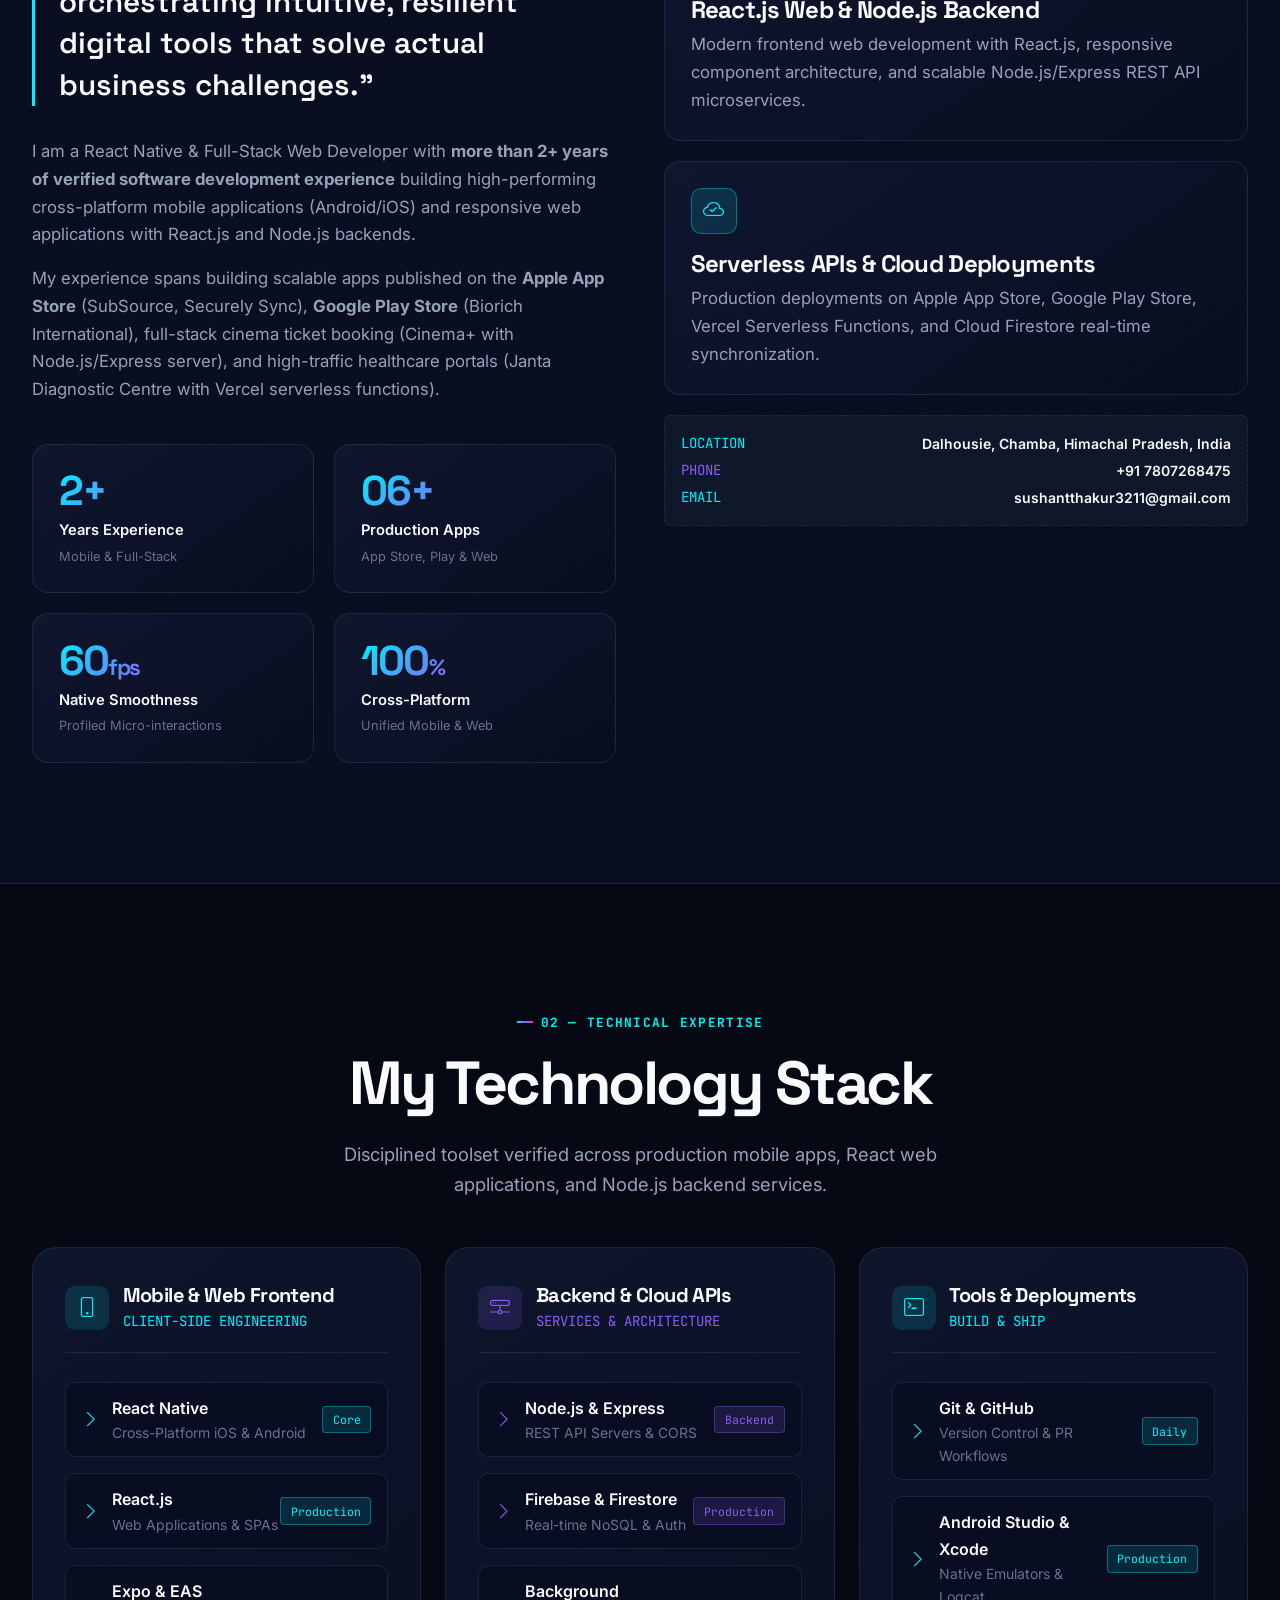
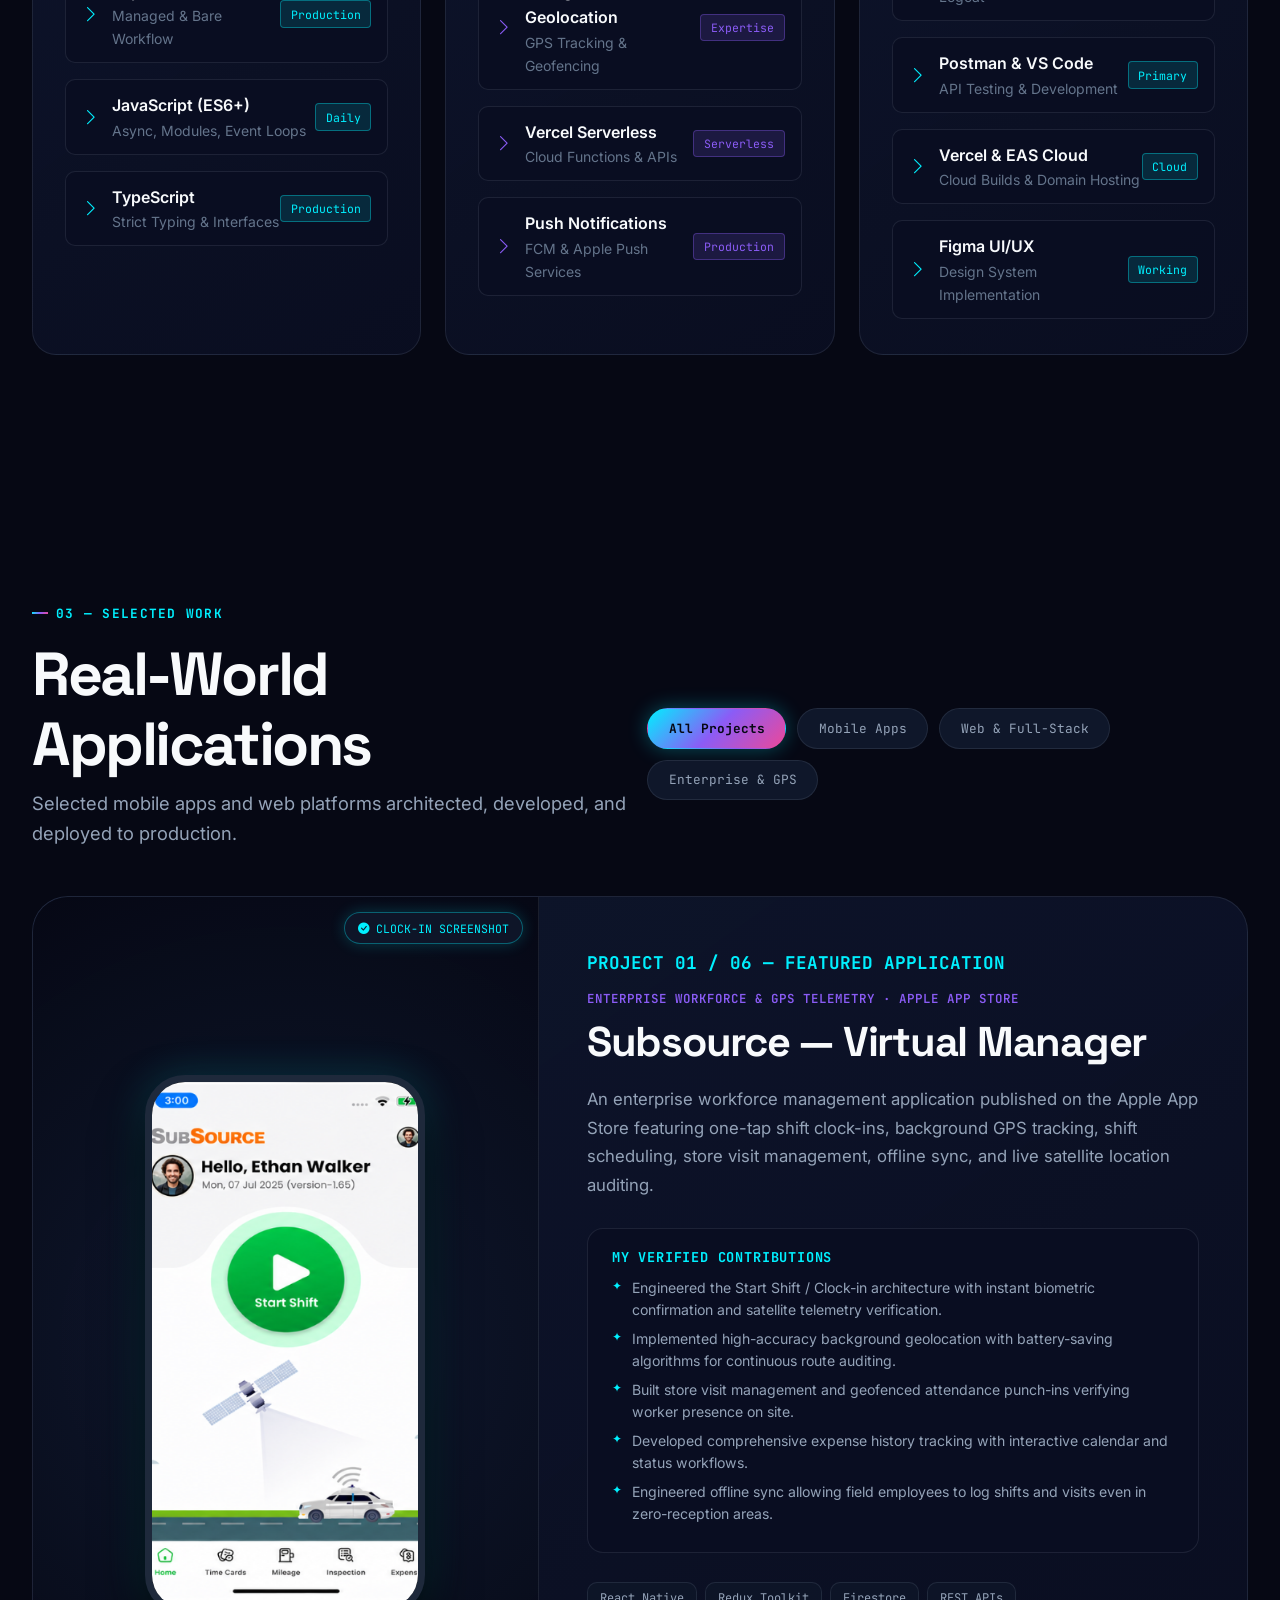
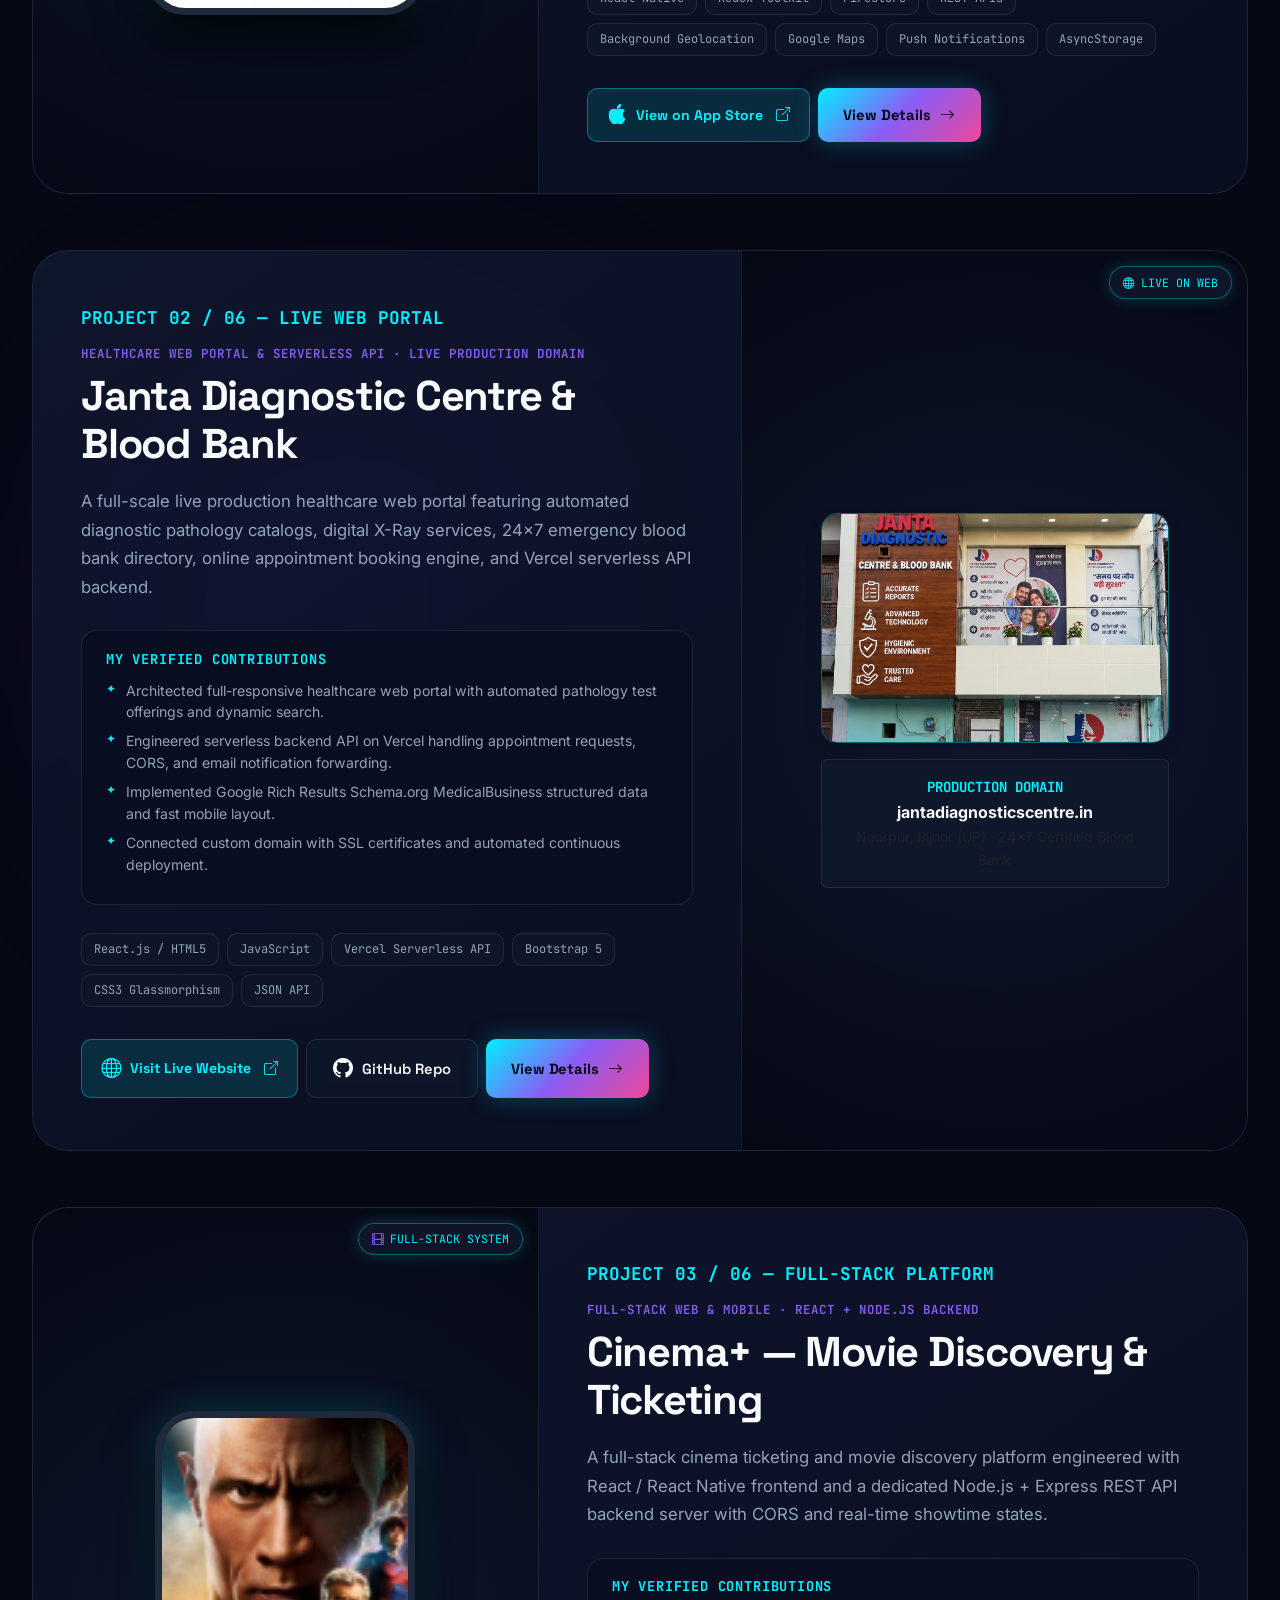
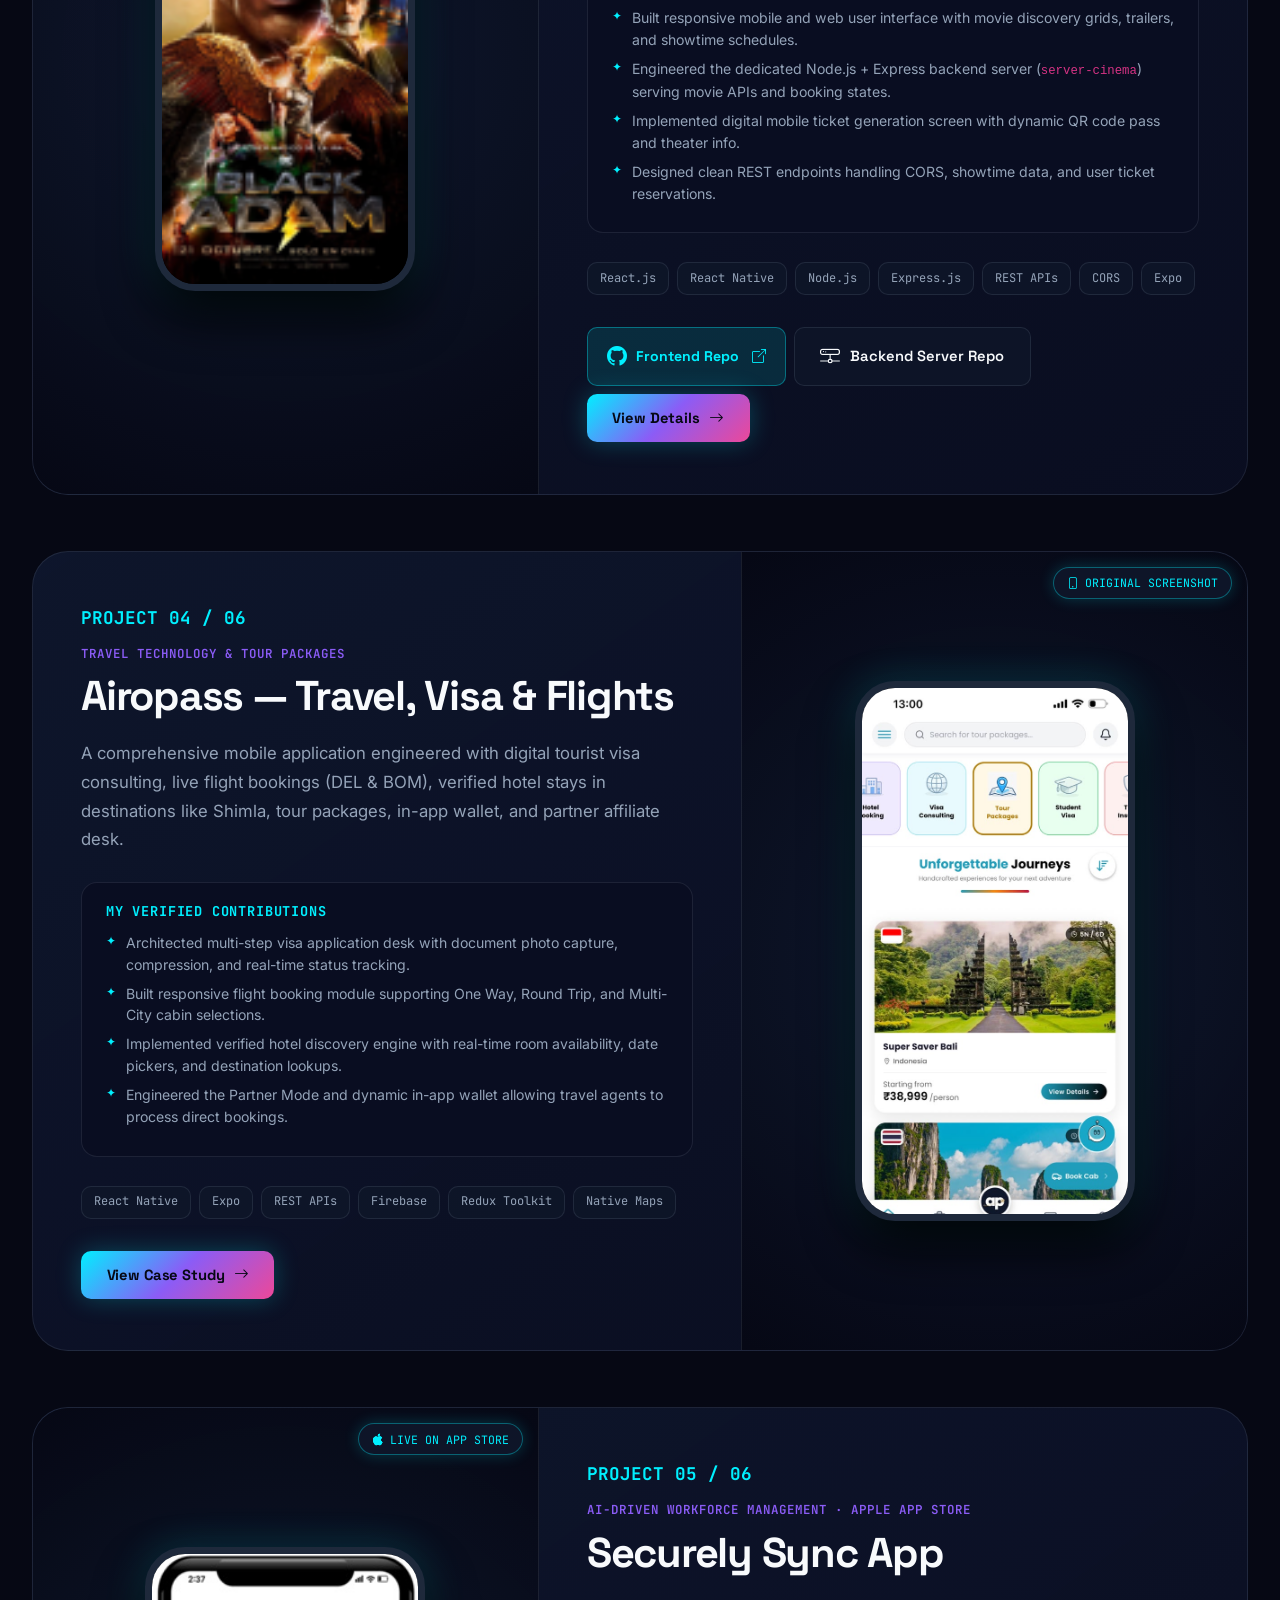
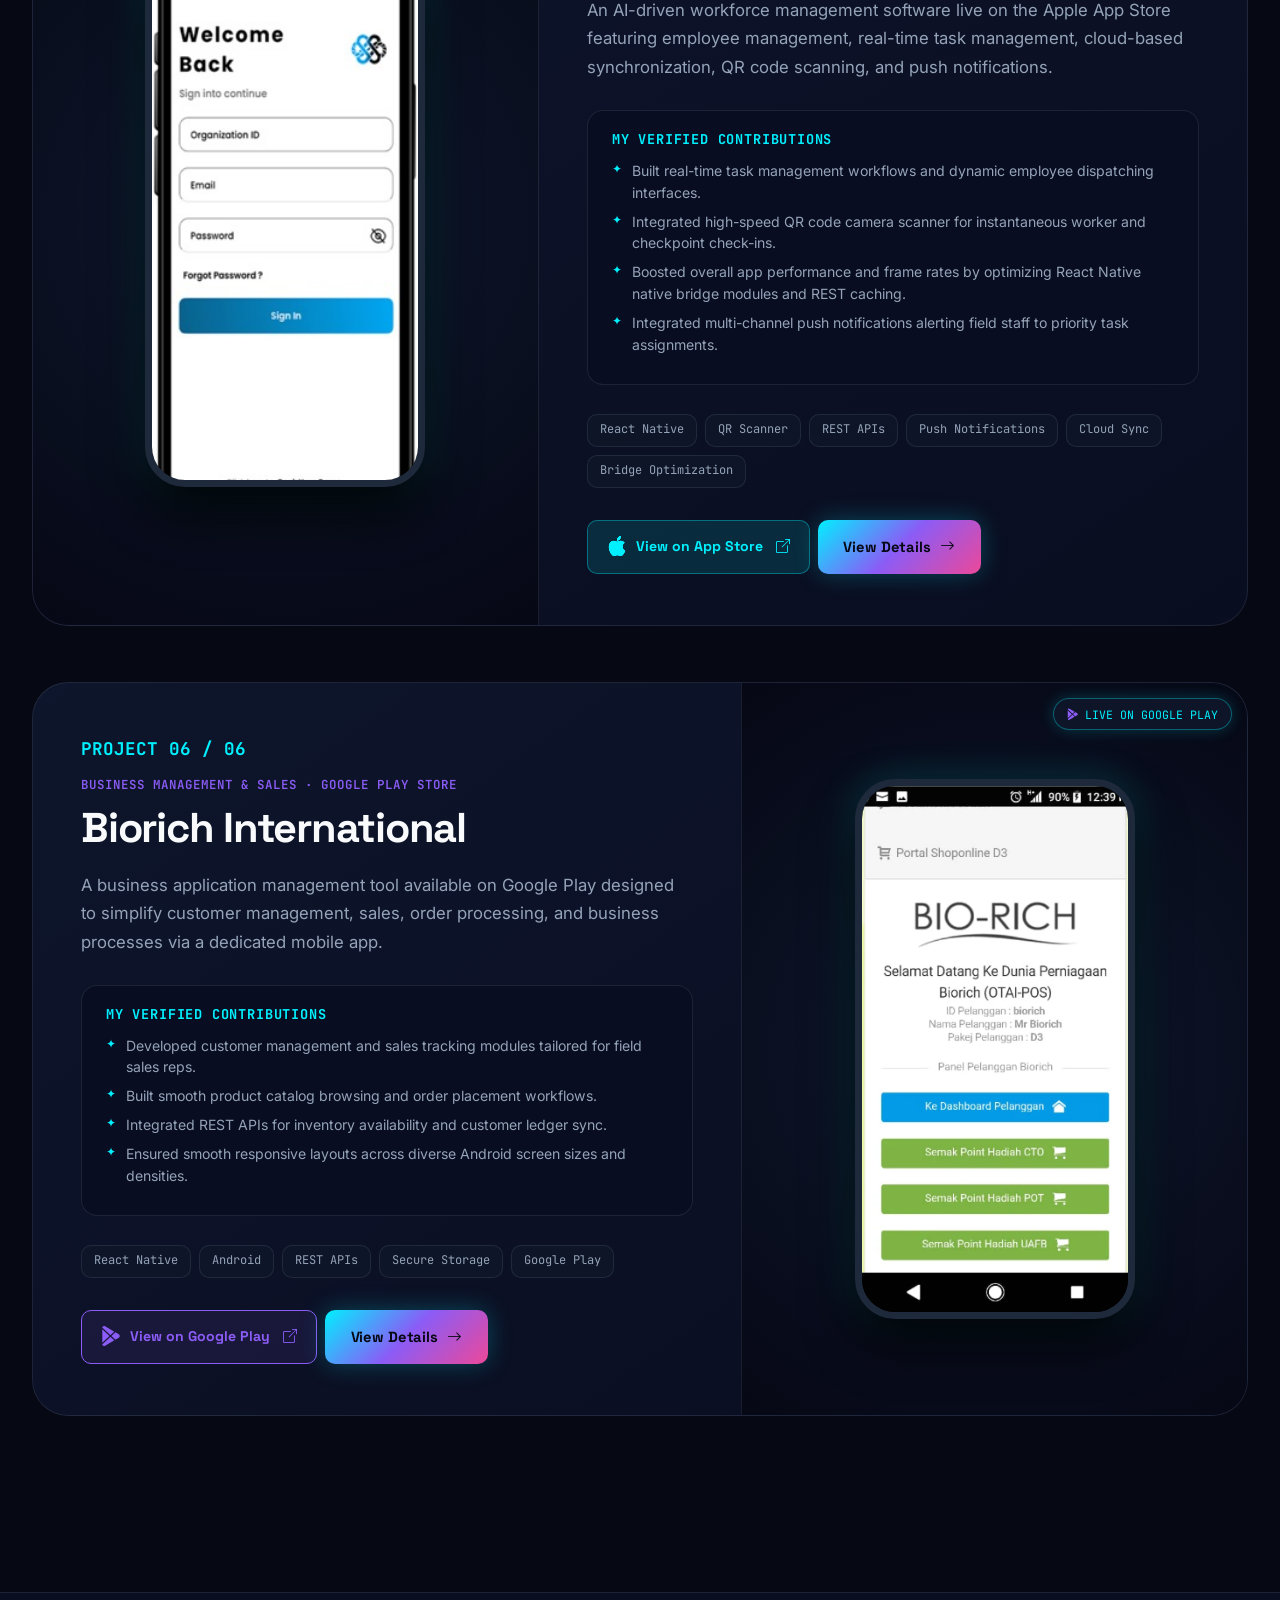
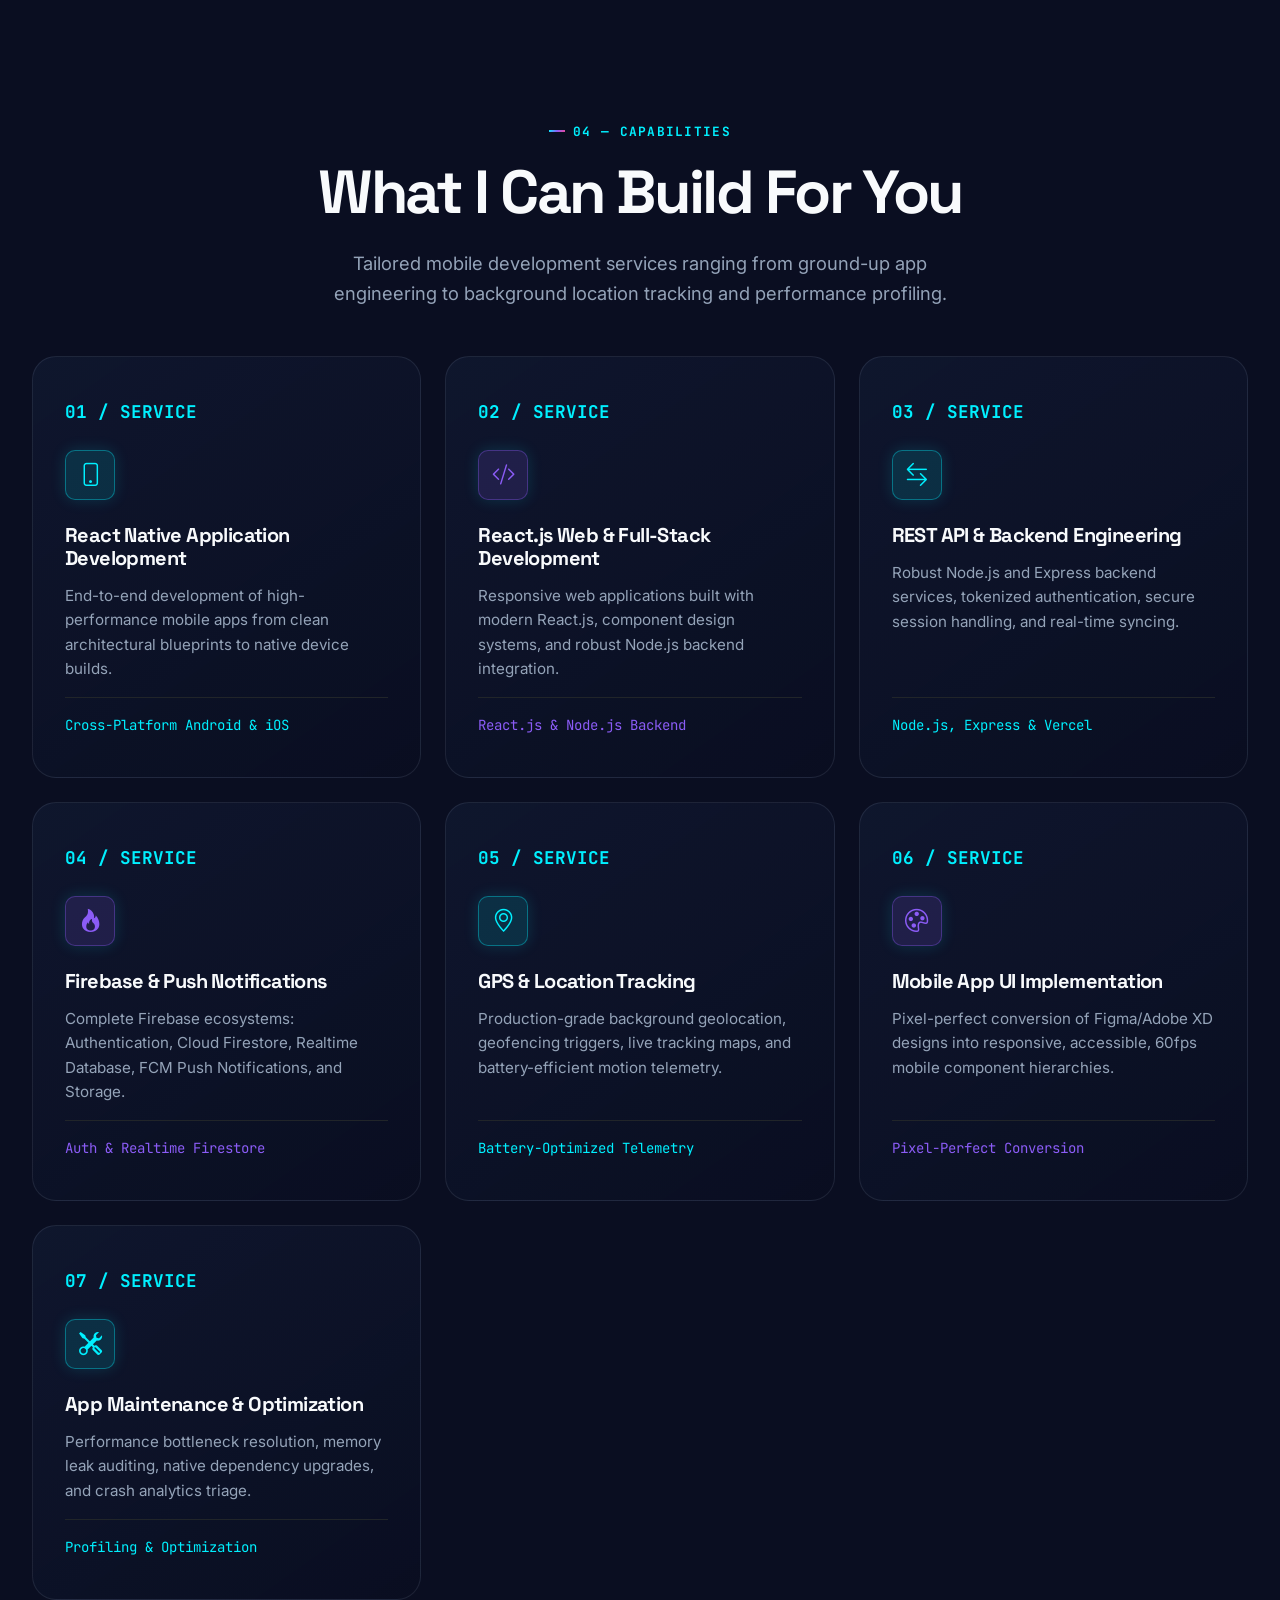
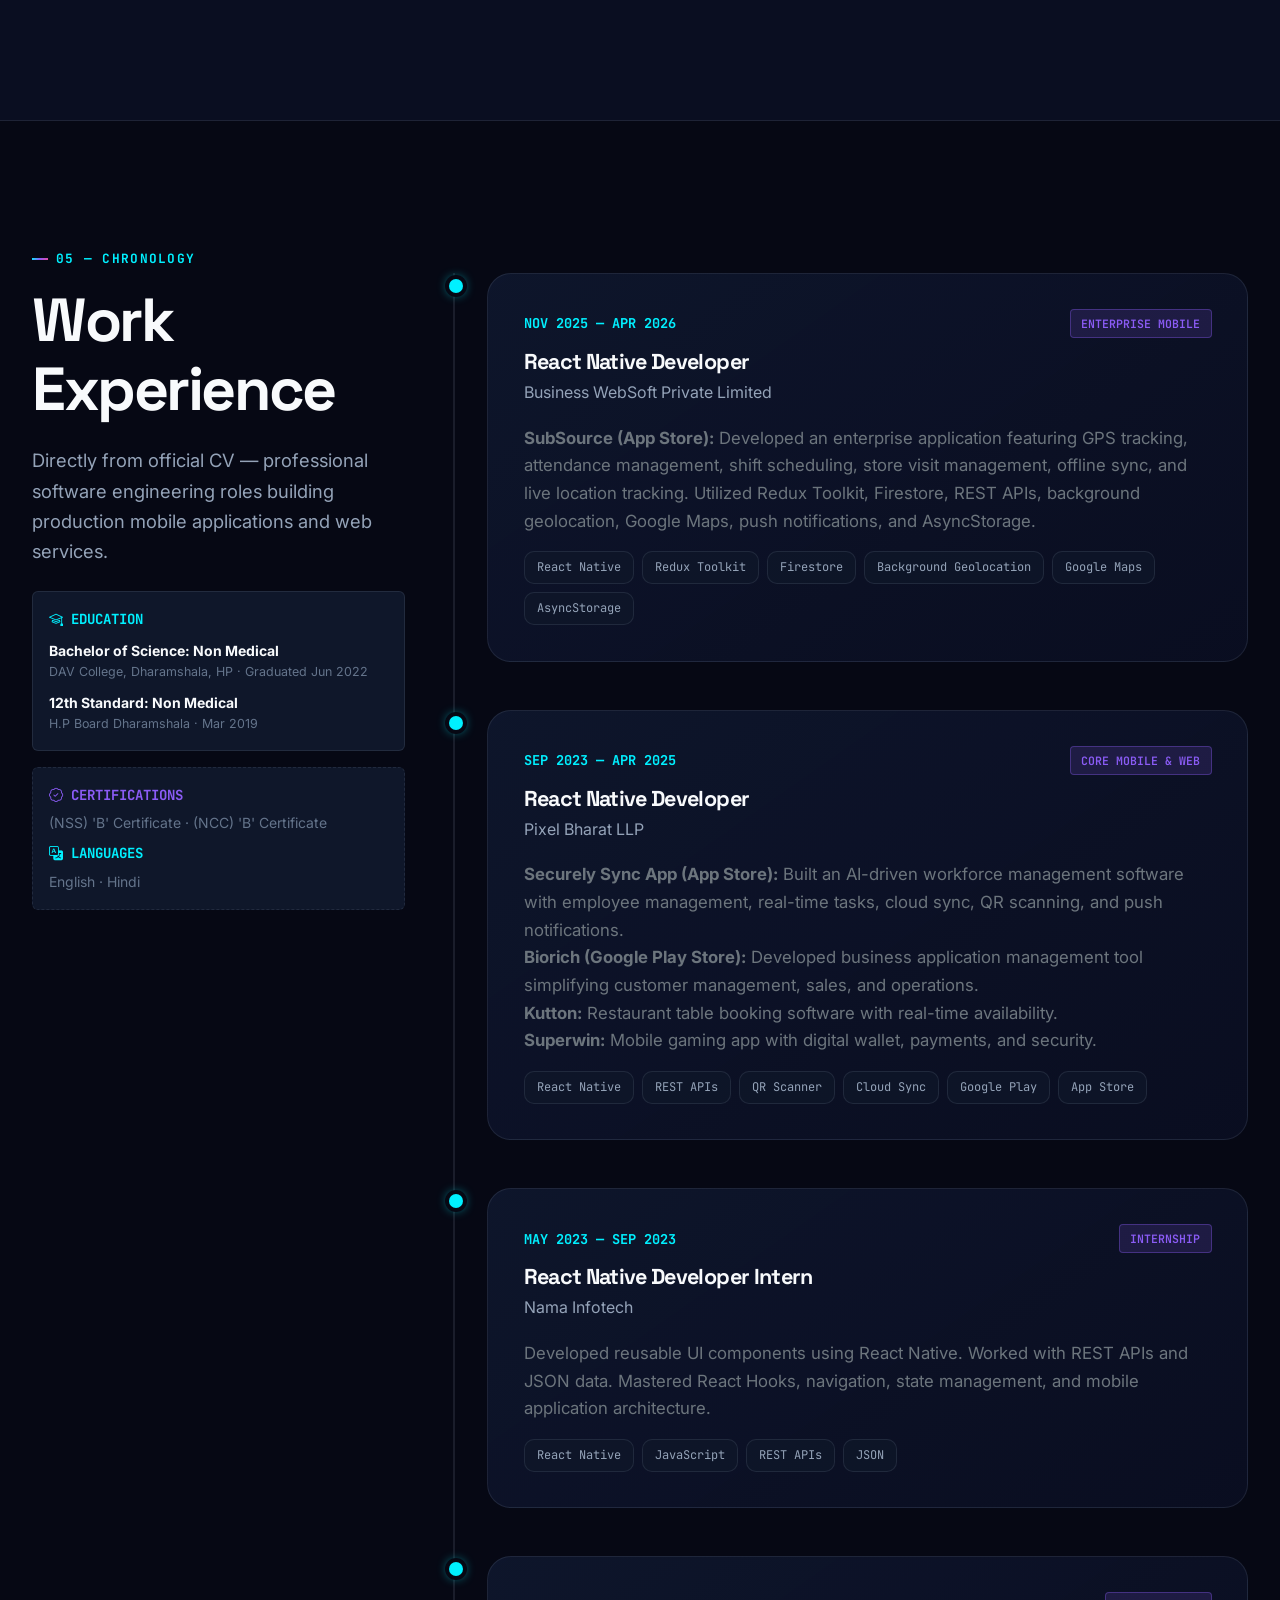
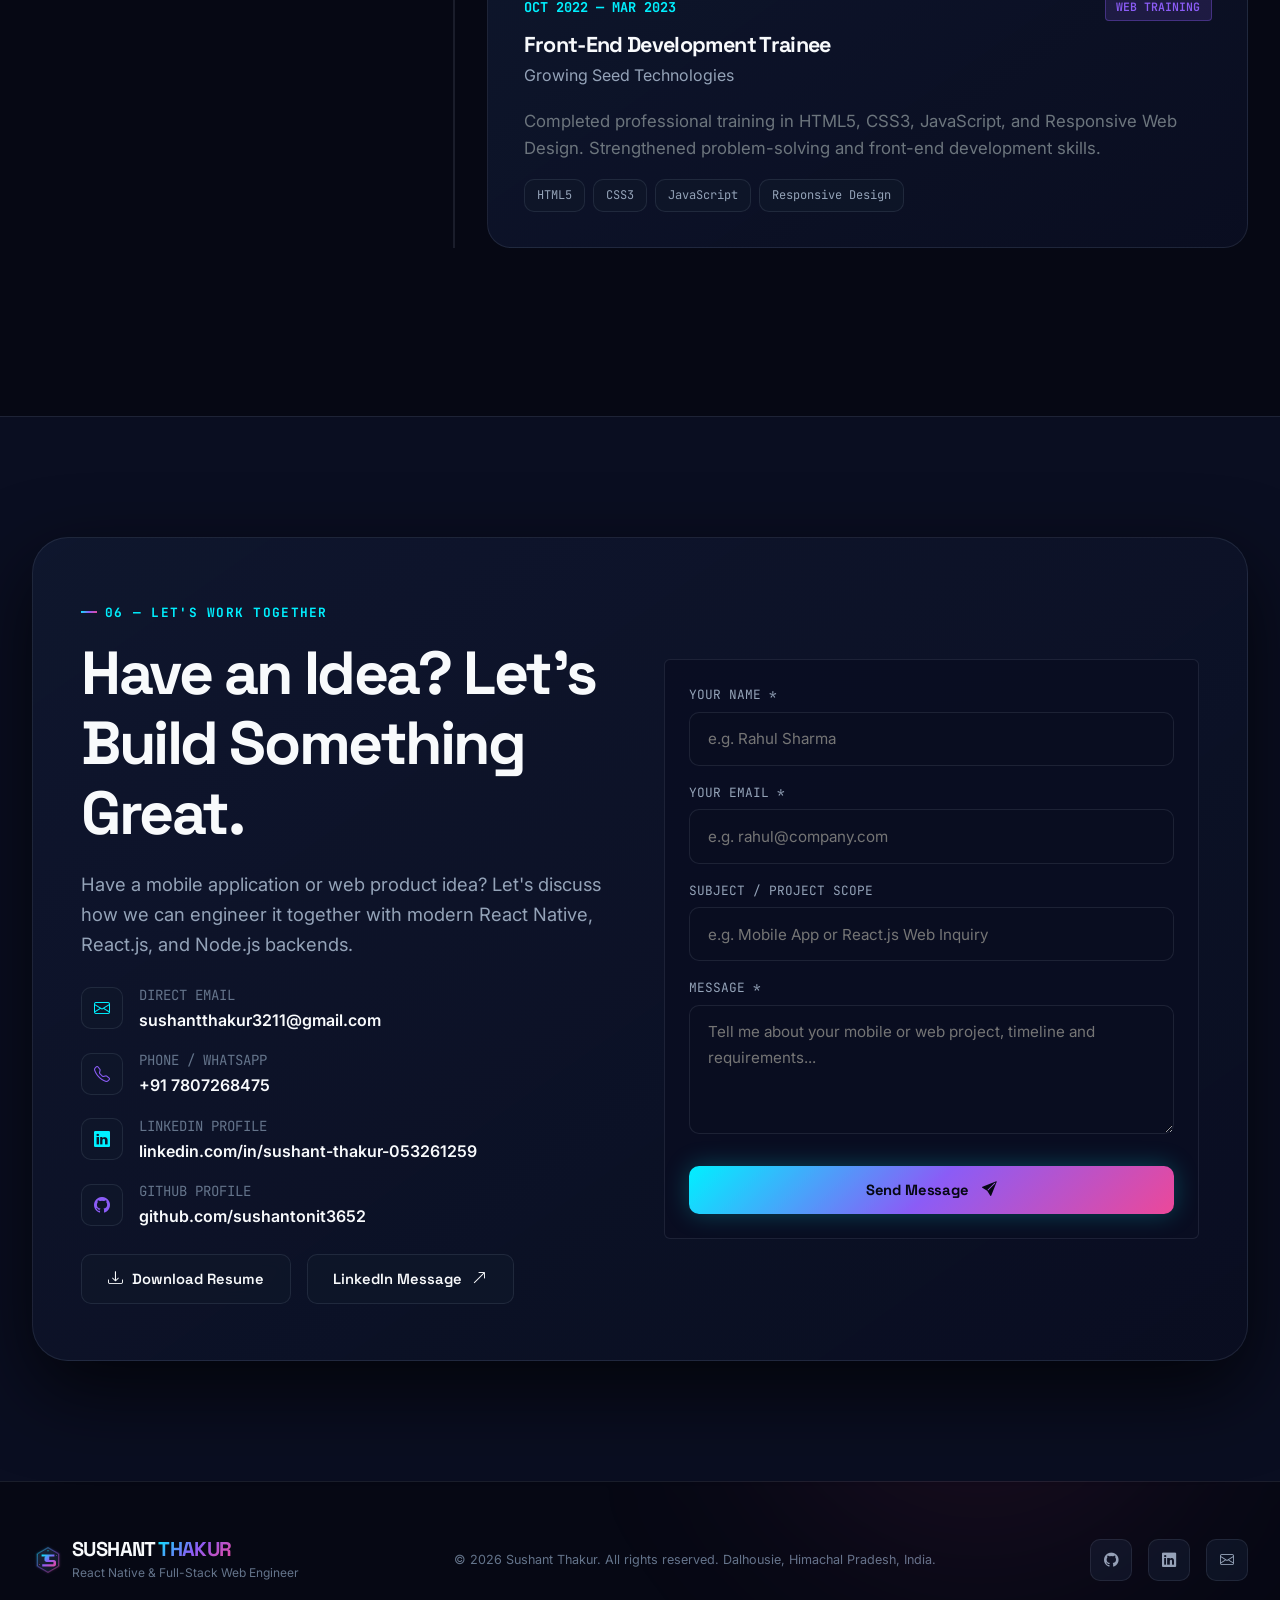
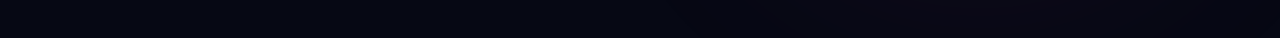
==== commit bfc7e7b4: "Use real Google Play app screenshot for Biorich International" ====
--- a/index.html
+++ b/index.html
@@ -981,19 +981,14 @@
             </div>
           </div>
 
-          <!-- App Icon Showcase -->
+          <!-- Real Android App Screenshot Showcase -->
           <div class="col-lg-5 project-visual-pane">
             <div class="app-badge-verified">
               <i class="bi bi-google-play text-purple"></i> LIVE ON GOOGLE PLAY
             </div>
             
-            <div class="p-4 rounded text-center" style="background: var(--bg-surface); border: 1px solid var(--border-subtle); max-width: 280px; box-shadow: 0 0 30px rgba(139, 92, 246, 0.15);">
-              <img src="assets/img/projects/biorich-icon.png" alt="Biorich International App Icon" class="rounded-4 mb-3 shadow" style="width: 120px; height: 120px; object-fit: contain;">
-              <h5 class="fw-bold text-contrast mb-1">Biorich International</h5>
-              <div class="text-muted small mb-3">Enterprise Sales & Customer Management</div>
-              <a href="https://play.google.com/store/apps/details?id=com.bio.rich&pcampaignid=web_share" target="_blank" rel="noopener noreferrer" class="btn-store w-100 justify-content-center">
-                Open in Store <i class="bi bi-box-arrow-up-right"></i>
-              </a>
+            <div class="mockup-card-phone">
+              <img src="assets/img/projects/biorich-screen.png" alt="Biorich International Google Play App Screenshot">
             </div>
           </div>
 
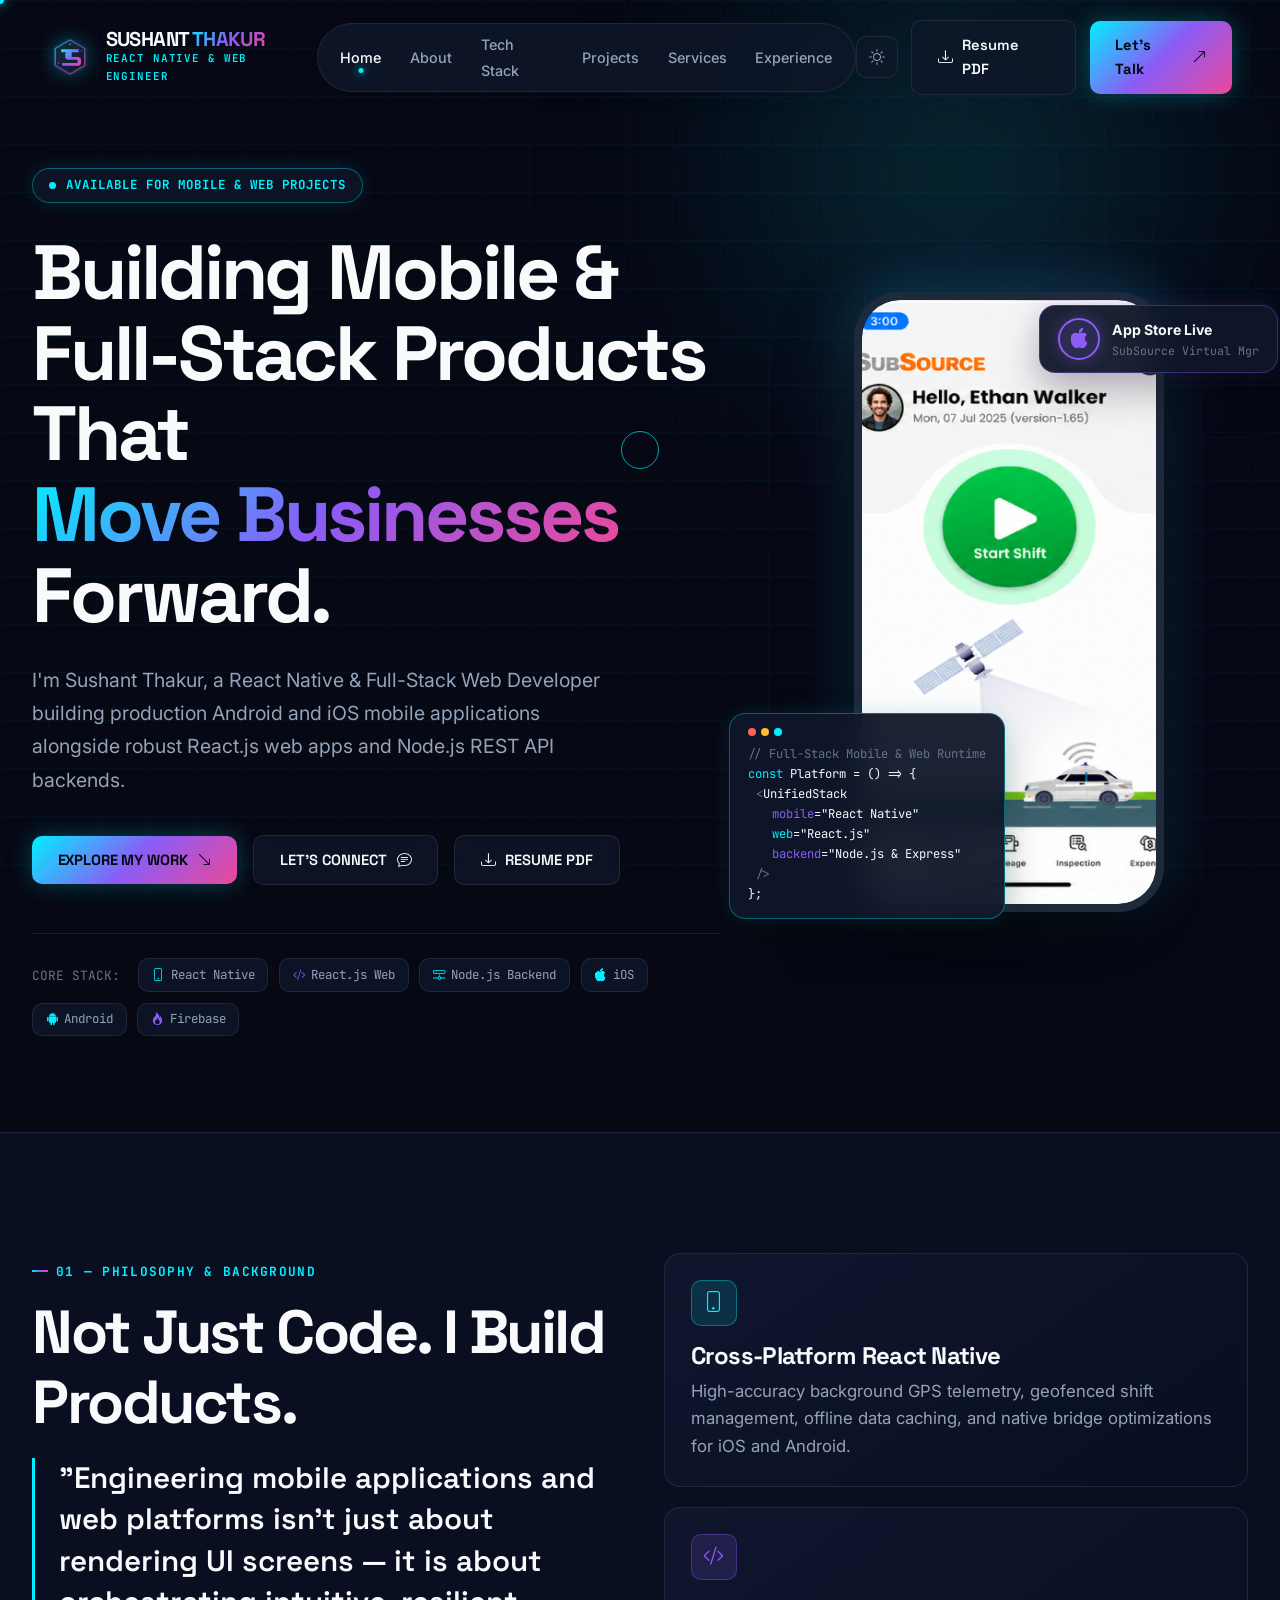
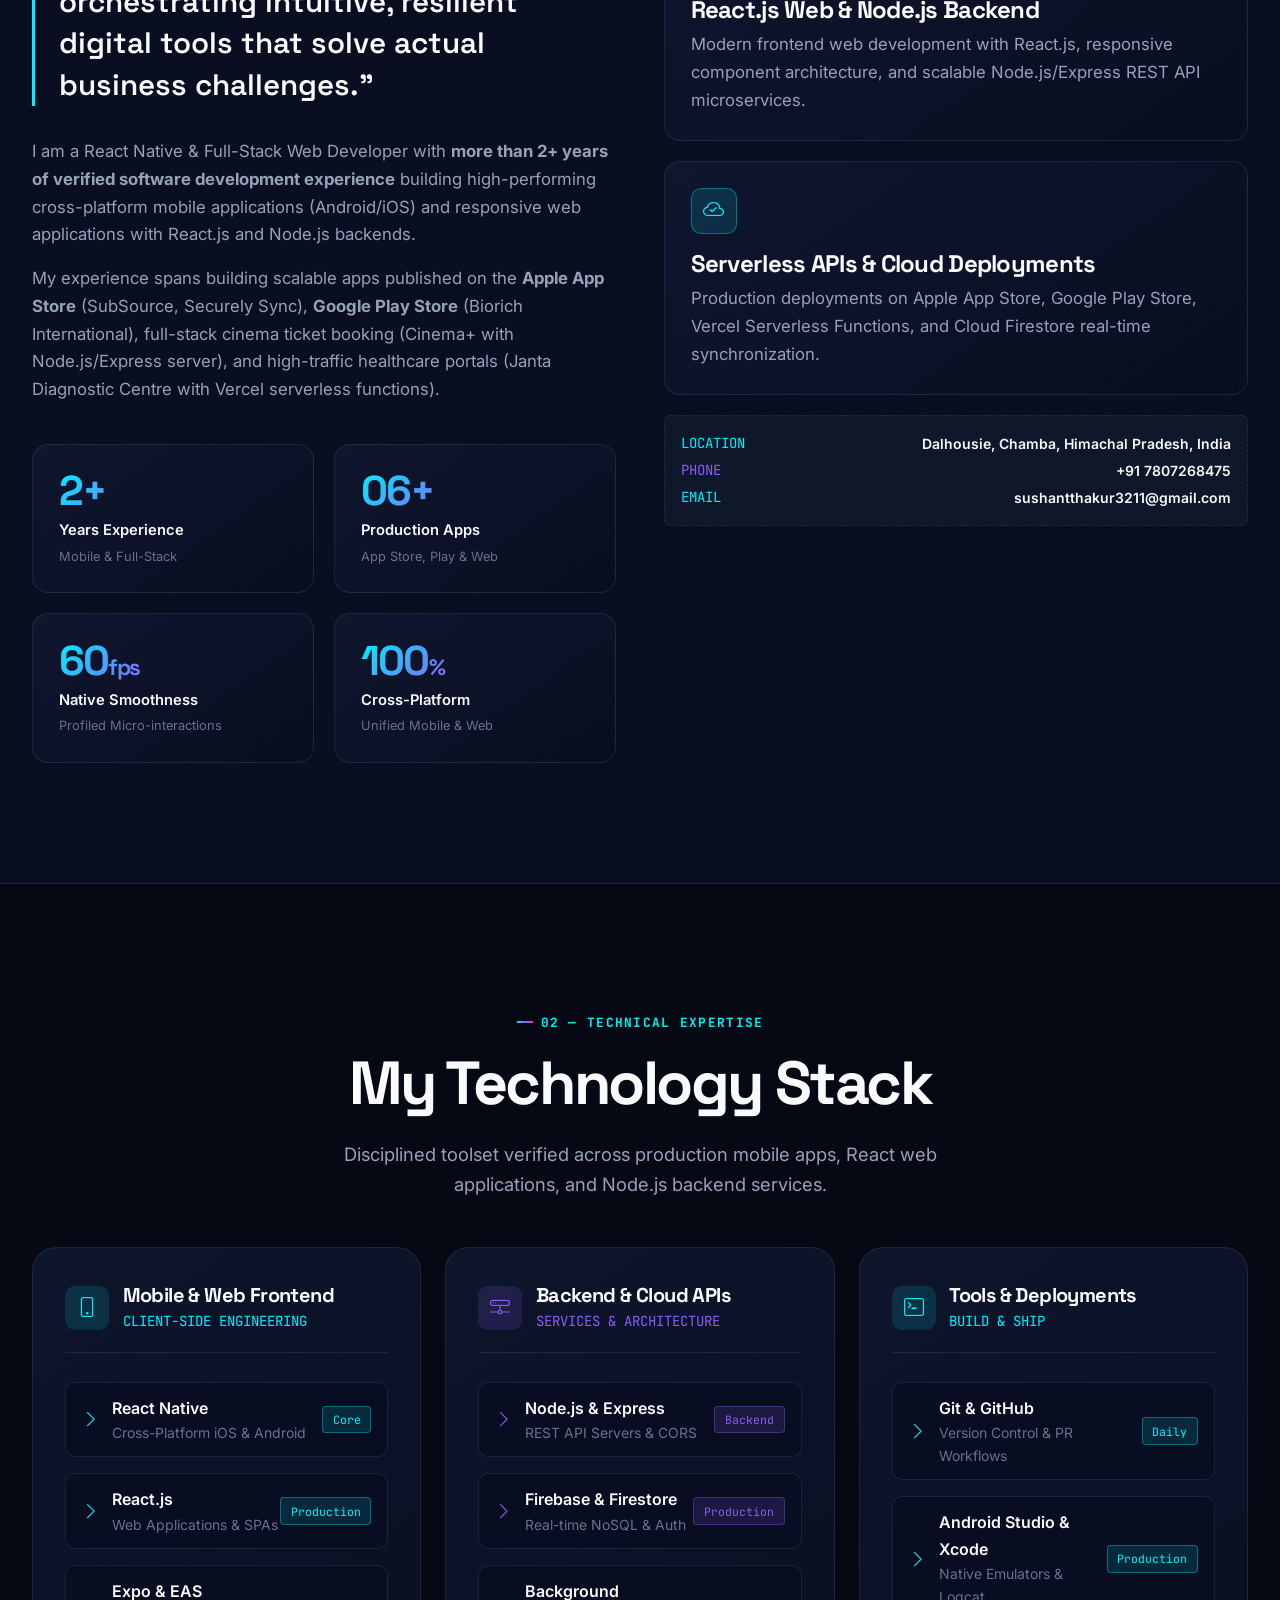
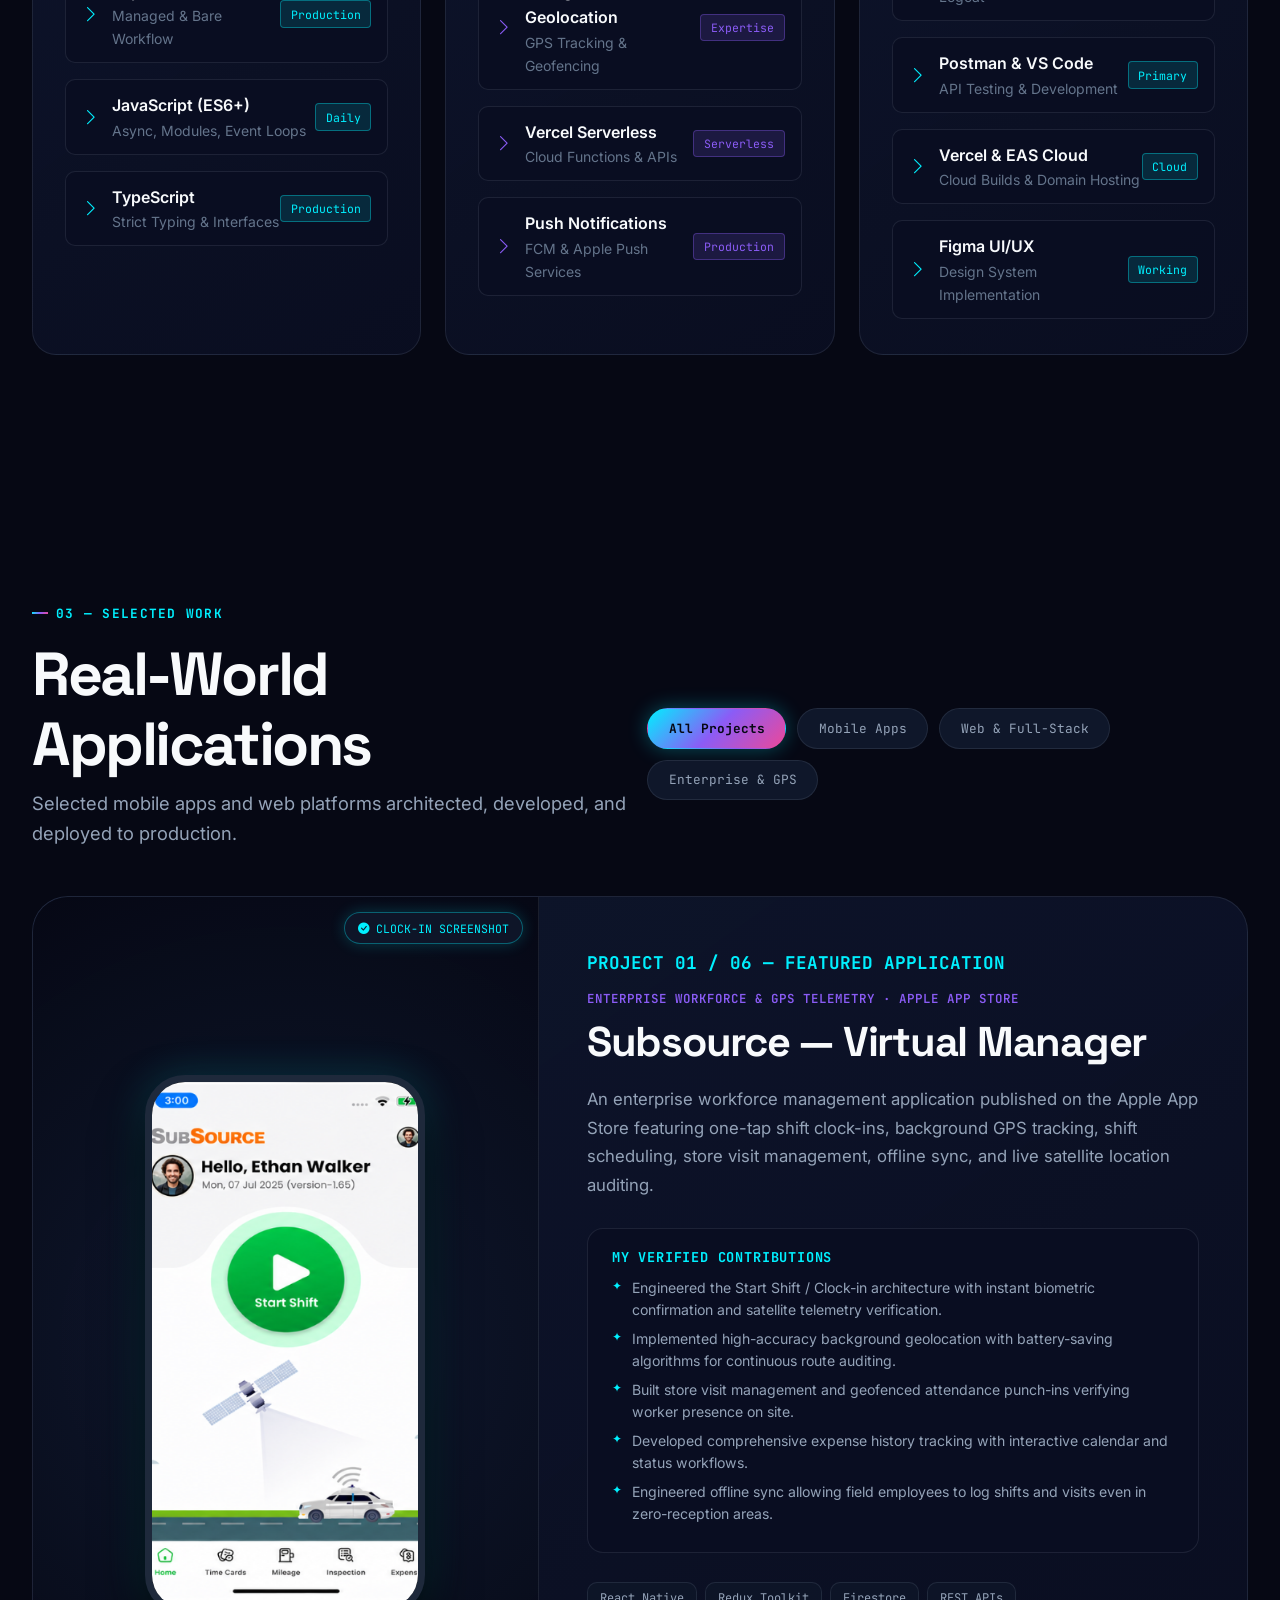
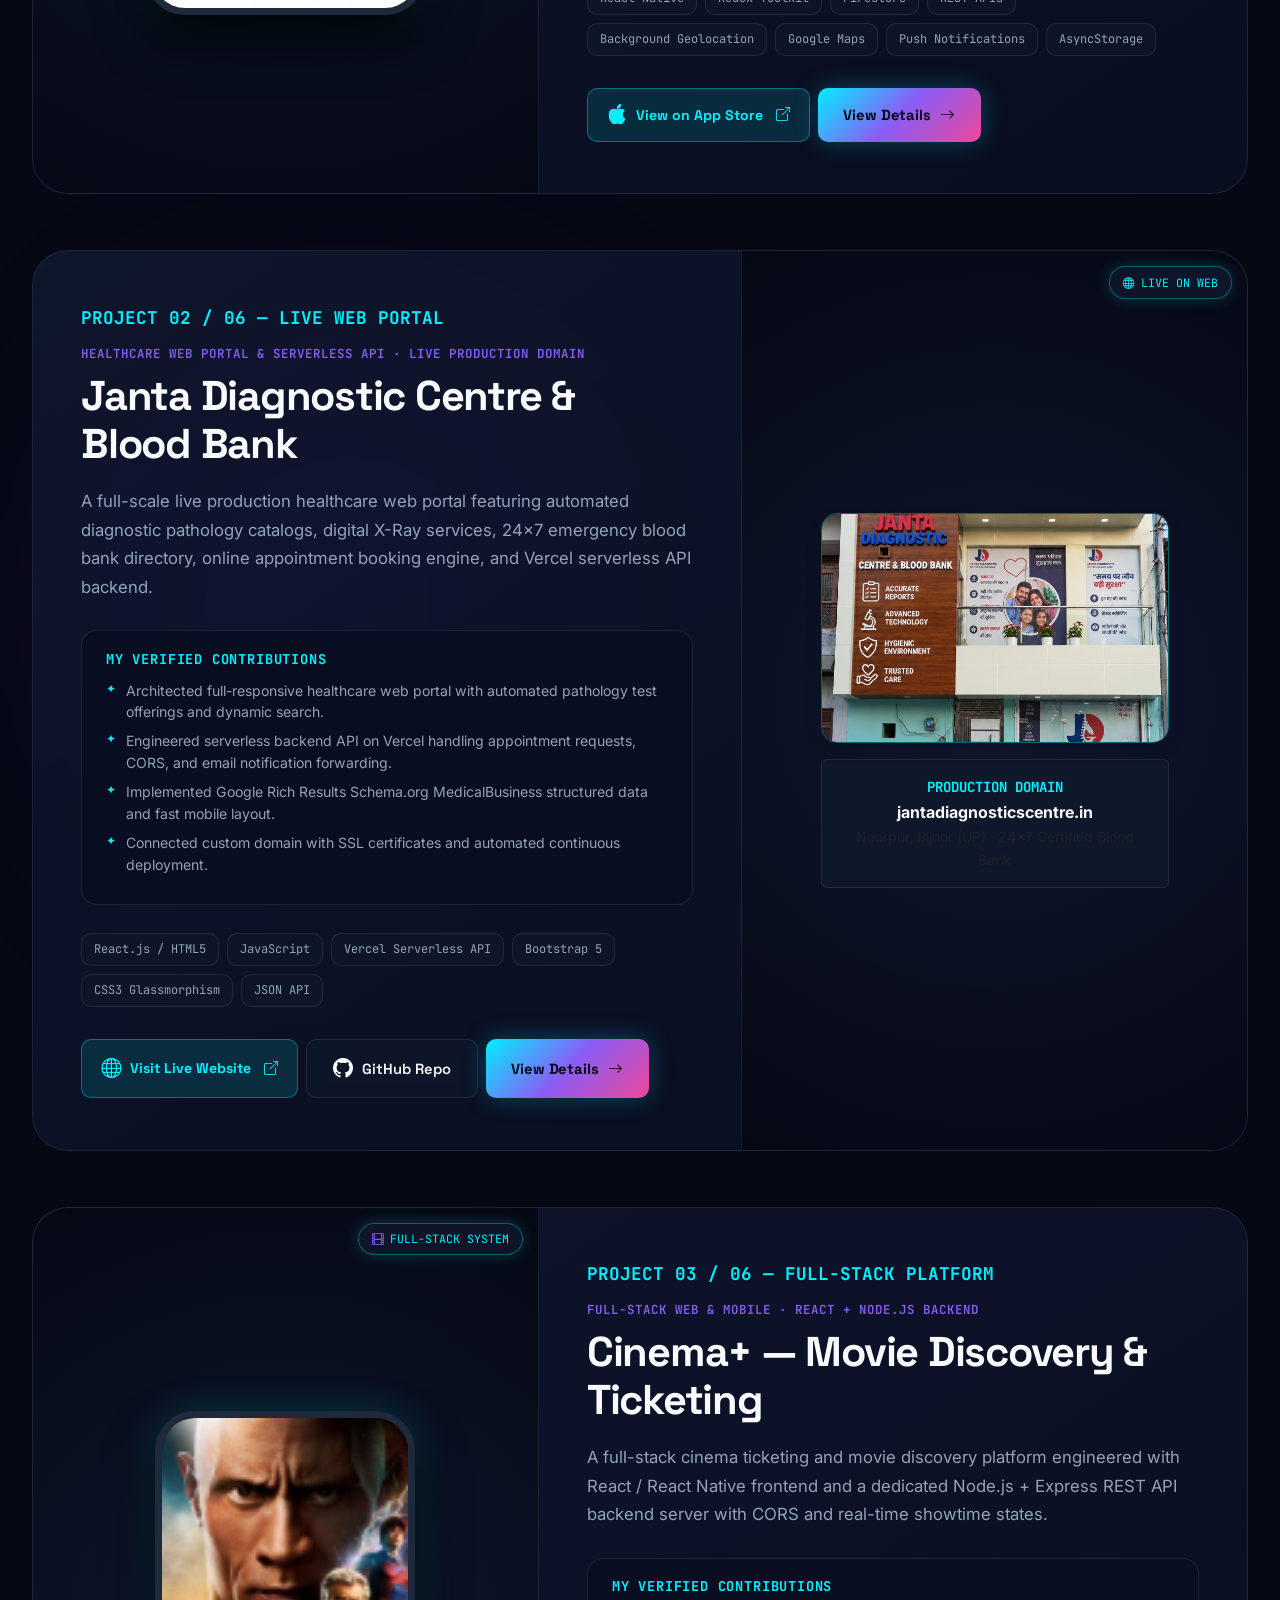
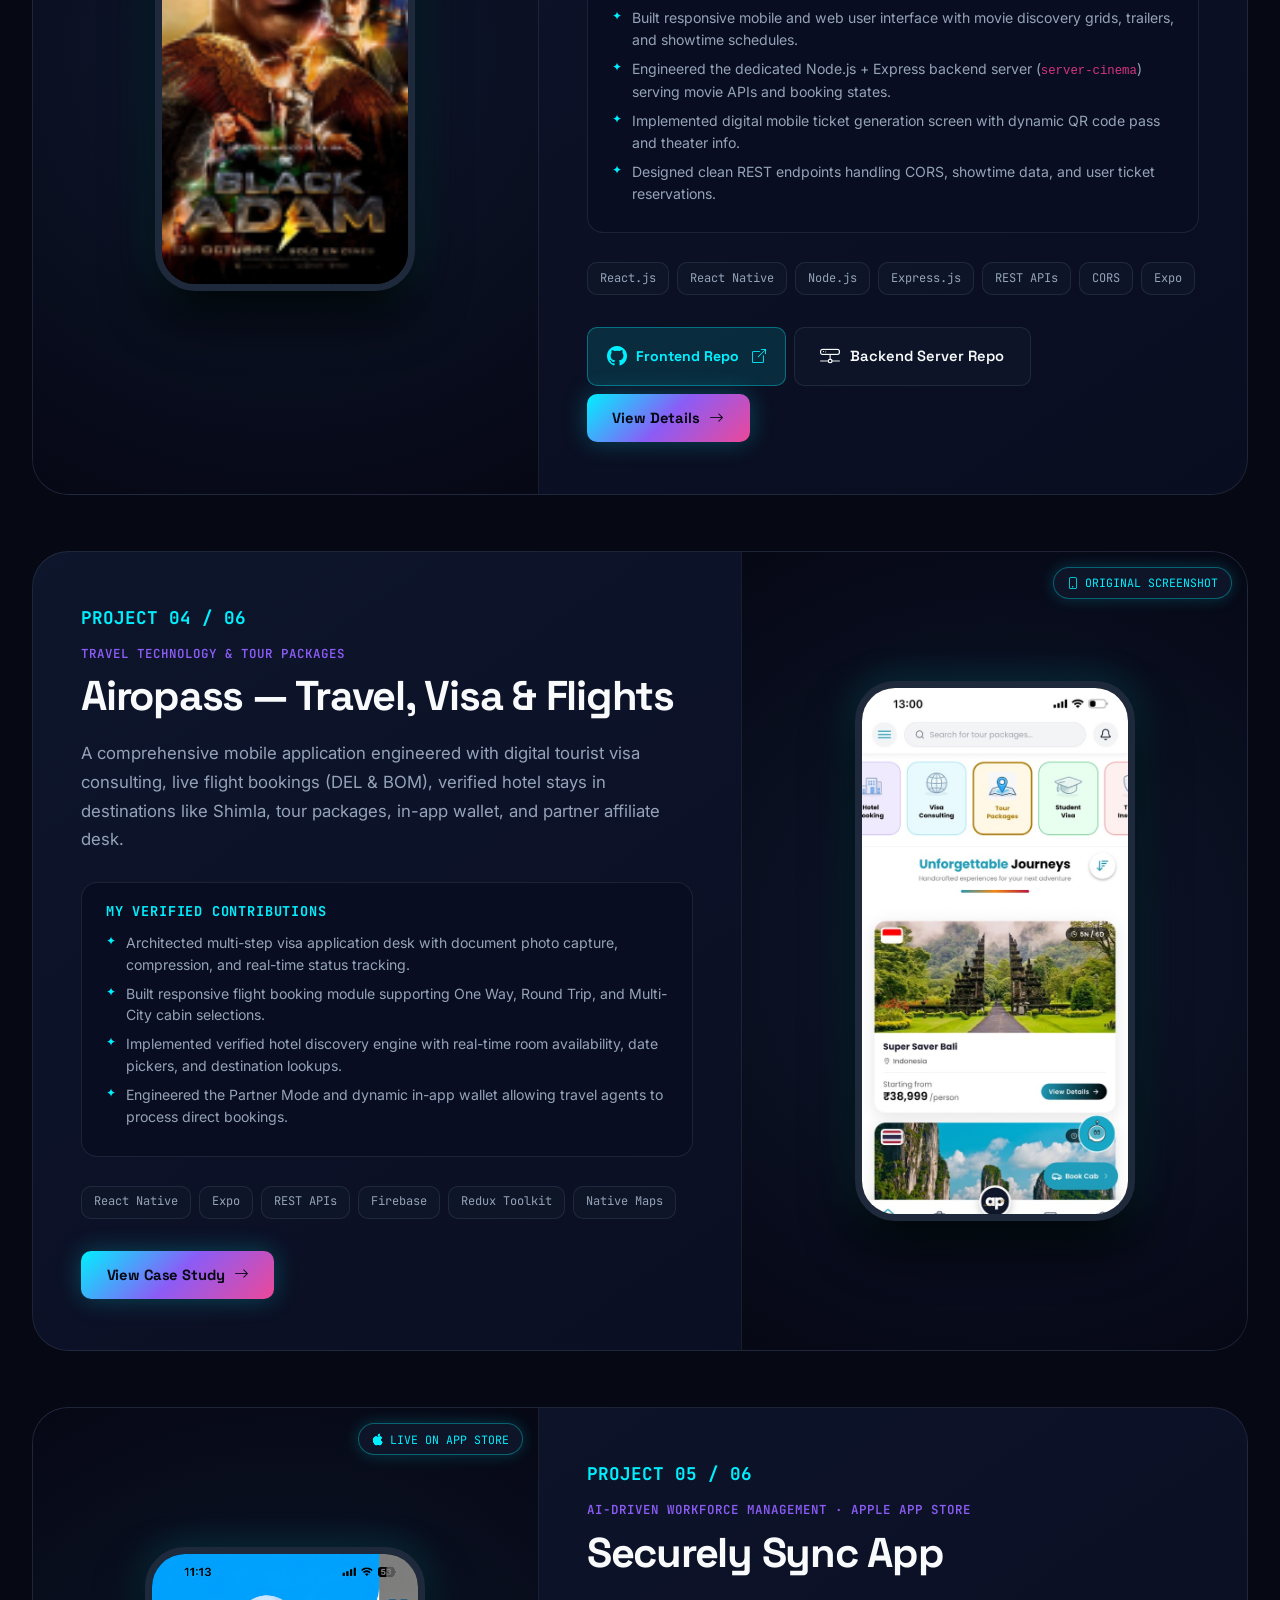
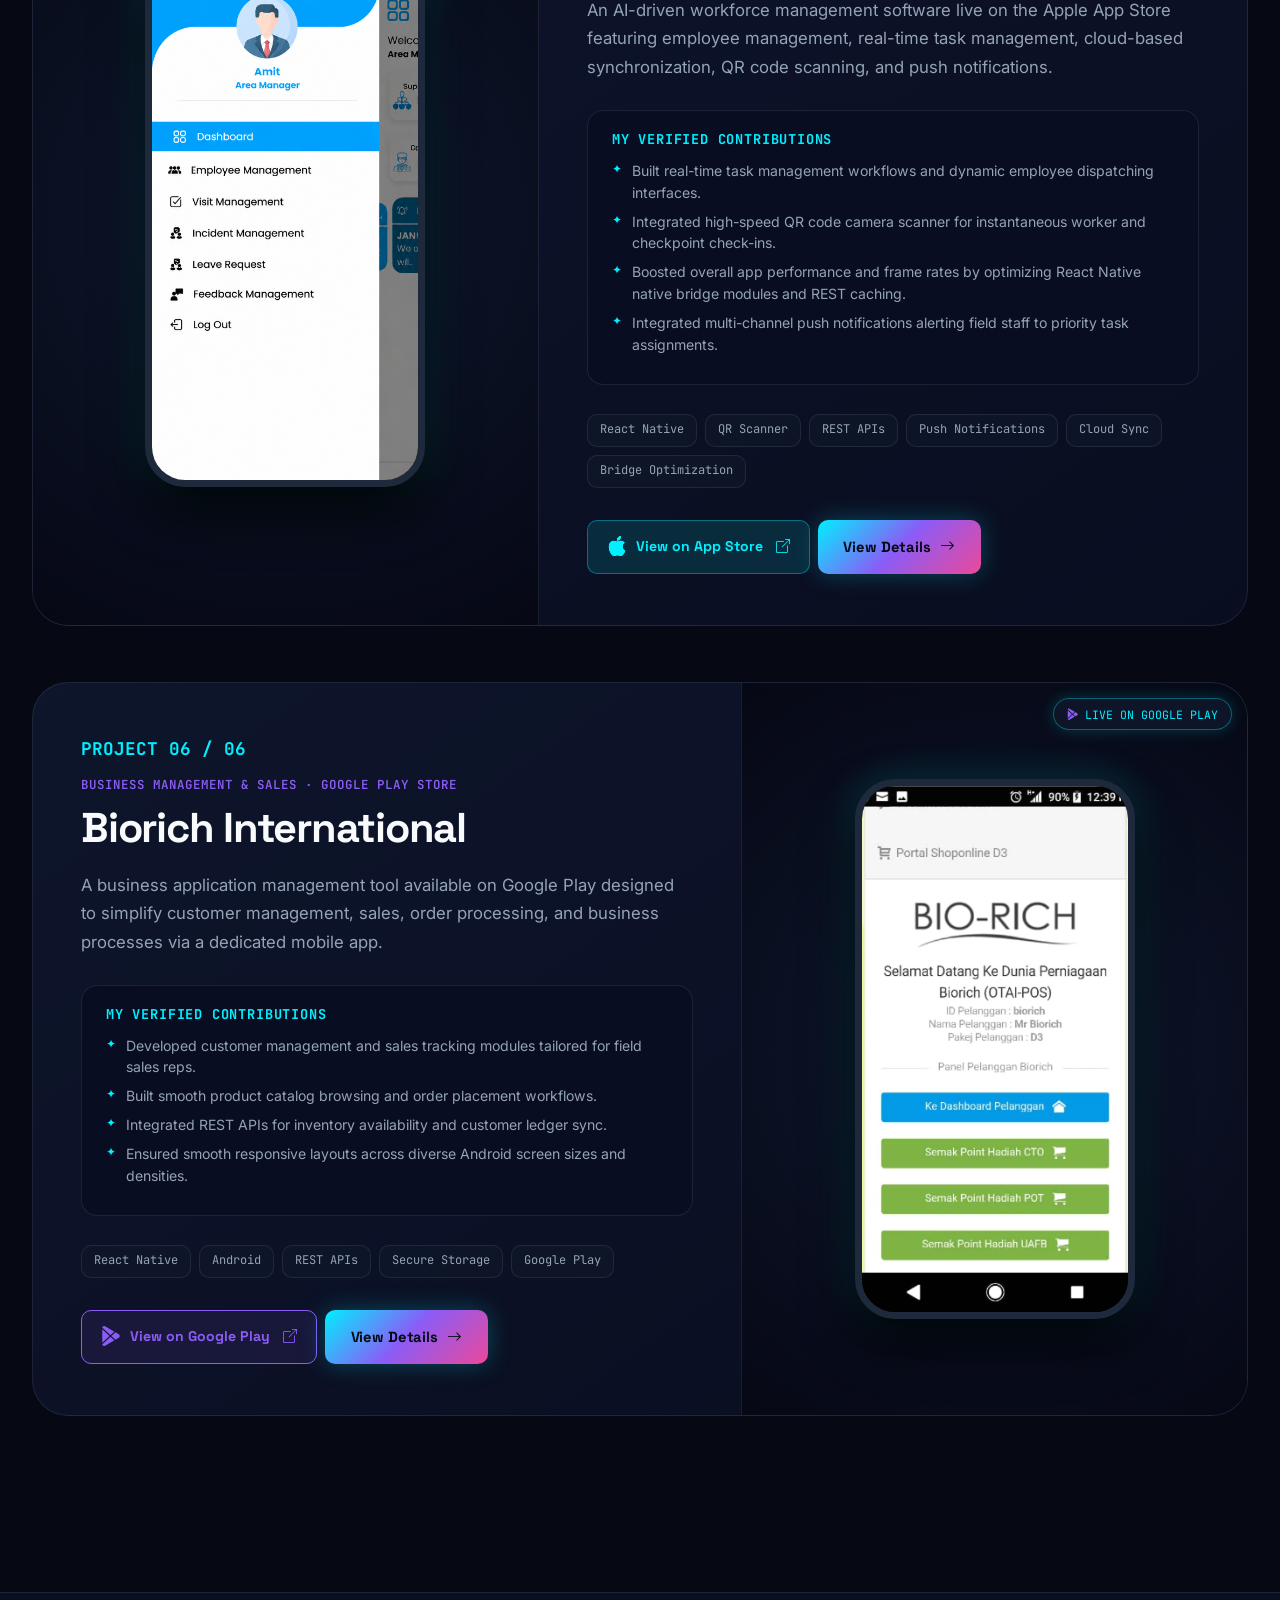
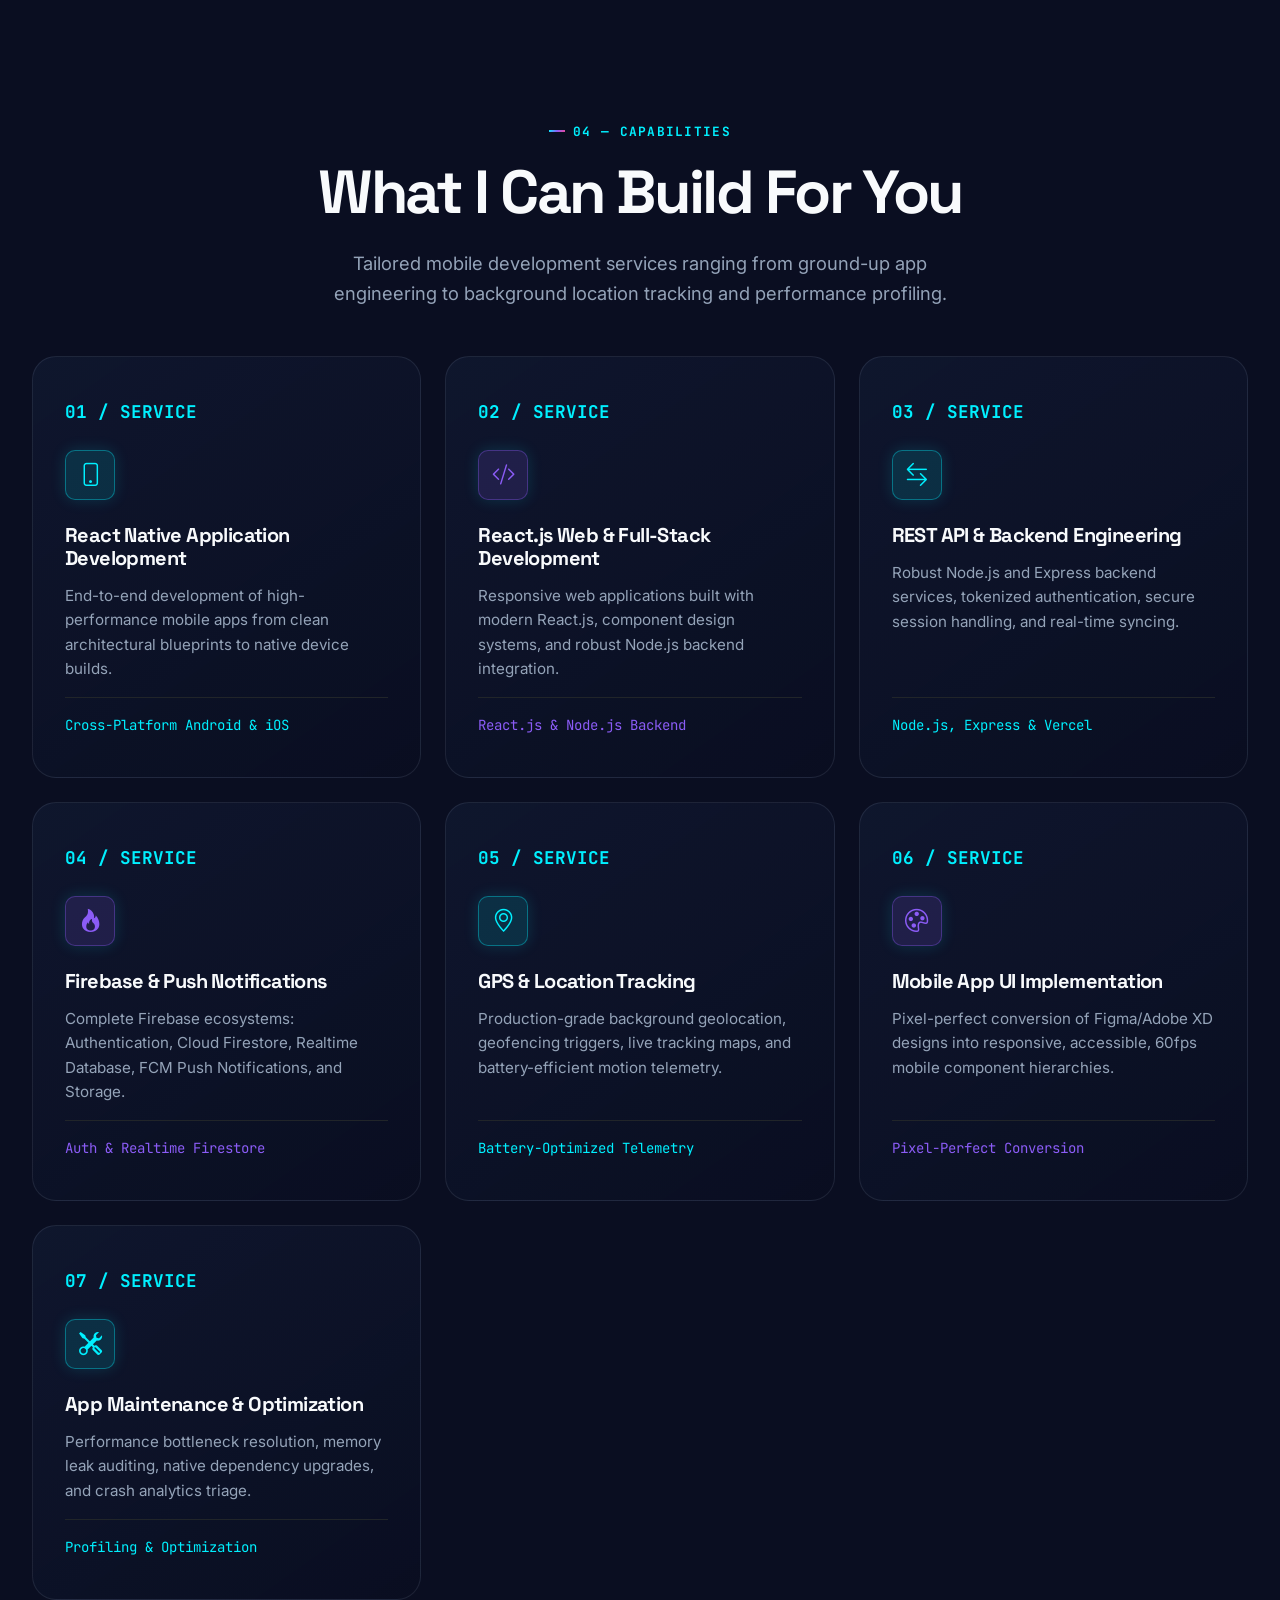
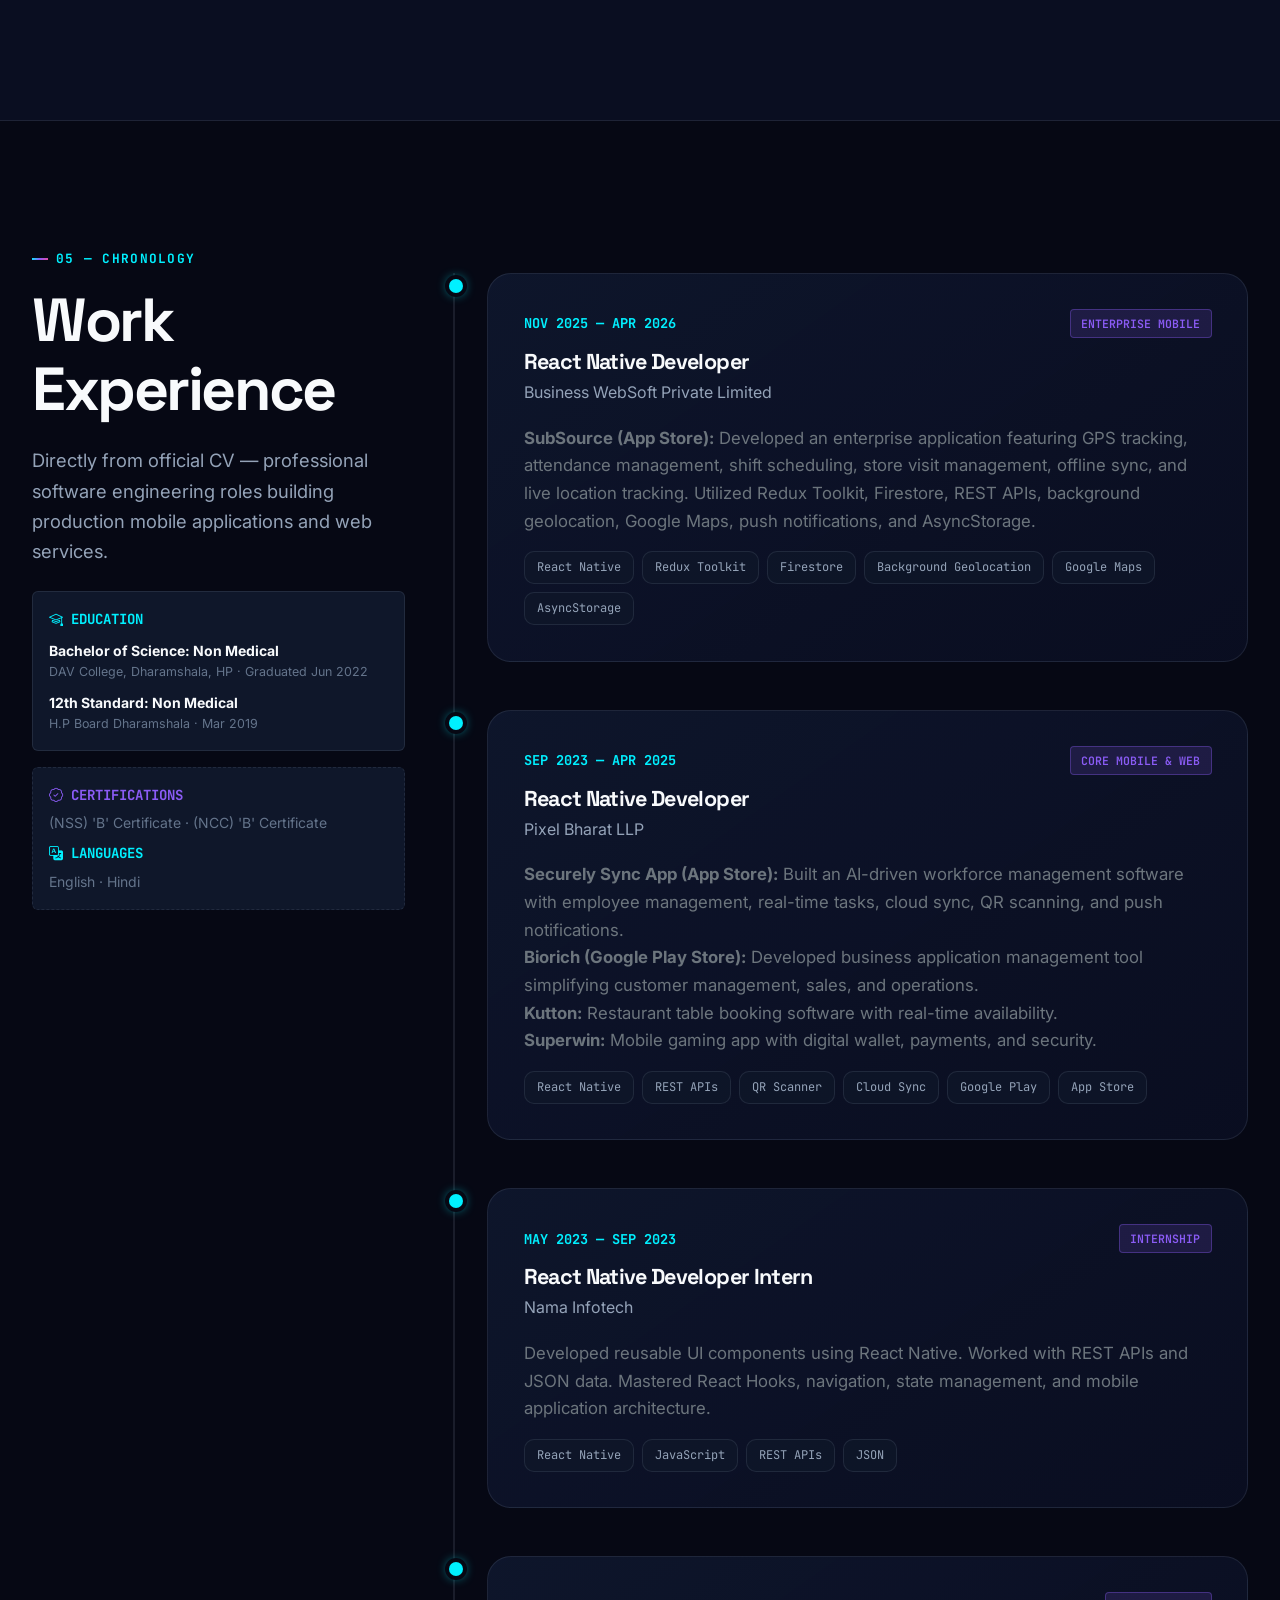
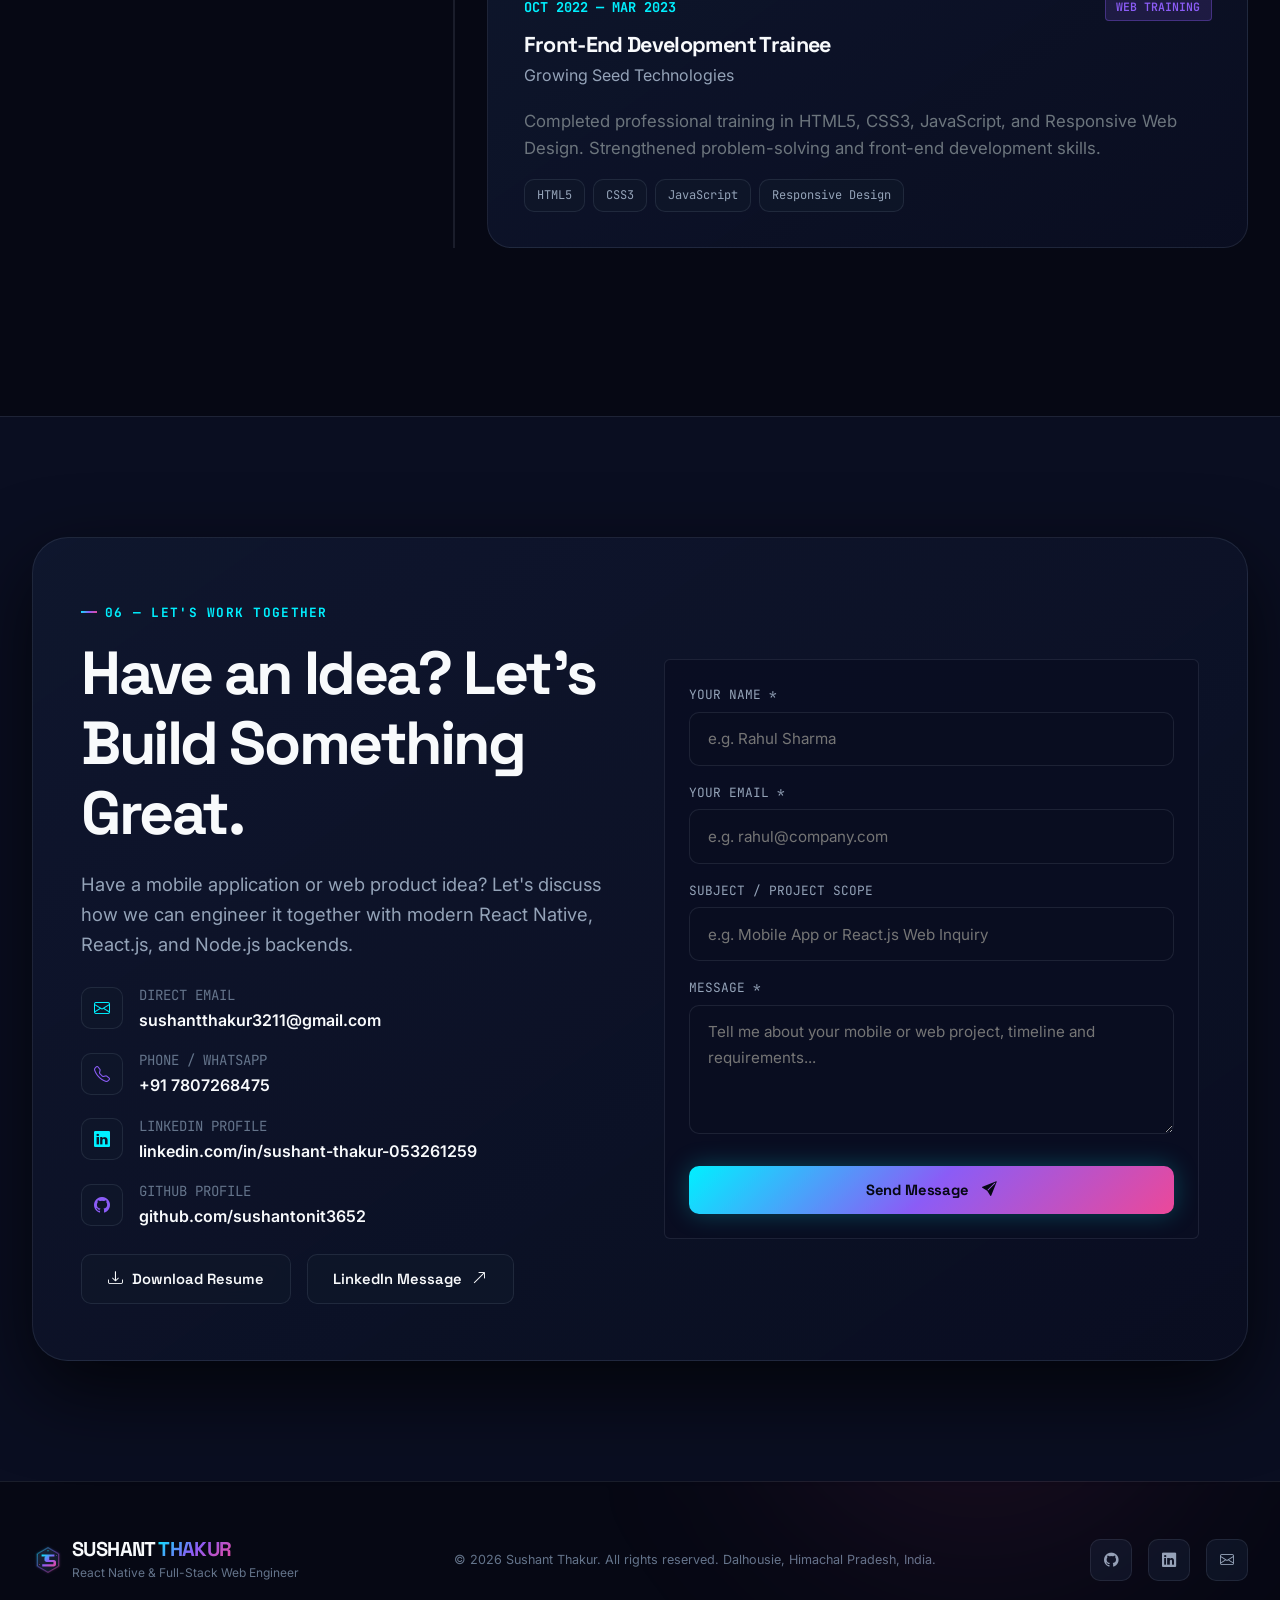
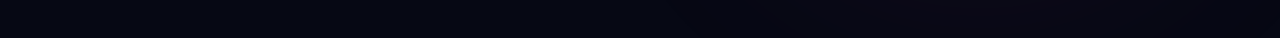
==== commit 389b448a: "Update Securely Sync with new app drawer screenshot and enhanced responsive phone mockup" ====
--- a/index.html
+++ b/index.html
@@ -934,7 +934,7 @@
             </div>
             
             <div class="mockup-card-phone">
-              <img src="assets/img/projects/securely-sync-screen1.jpeg" alt="Securely Sync App Store Screenshot">
+              <img src="assets/img/projects/securely-sync-screen.png" alt="Securely Sync App Store Screenshot">
             </div>
           </div>
 
--- a/assets/css/portfolio.css
+++ b/assets/css/portfolio.css
@@ -134,6 +134,14 @@
   box-shadow: 0 20px 45px rgba(2, 132, 199, 0.12), 0 2px 8px rgba(15, 23, 42, 0.06);
 }
 
+[data-theme="light"] .mockup-card-phone {
+  background: #0F172A;
+  border-color: #334155;
+  box-shadow: 
+    0 20px 45px rgba(15, 23, 42, 0.16),
+    0 0 35px rgba(2, 132, 199, 0.14);
+}
+
 [data-theme="light"] .mobile-drawer {
   background: var(--bg-surface);
   border-left: 1px solid var(--border-subtle);
@@ -1388,6 +1396,15 @@
   overflow: hidden;
   display: flex;
   flex-direction: column;
+  margin: 0 auto;
+  transition: transform 0.4s cubic-bezier(0.16, 1, 0.3, 1), box-shadow 0.4s ease;
+}
+
+.mockup-card-phone:hover {
+  transform: translateY(-6px) scale(1.02);
+  box-shadow: 
+    0 35px 65px rgba(0, 0, 0, 0.95),
+    0 0 50px rgba(0, 240, 255, 0.35);
 }
 
 .mockup-card-phone img {
@@ -2213,9 +2230,23 @@
   }
 
   /* Smaller phone mockups for small screens */
+  .project-visual-pane {
+    padding: 2rem 1rem;
+    min-height: auto;
+  }
+  .app-badge-verified {
+    top: 10px;
+    right: 10px;
+    font-size: 0.65rem;
+    padding: 0.25rem 0.65rem;
+  }
   .mockup-card-phone {
-    width: min(230px, 72vw);
-    height: 440px;
+    width: min(240px, 75vw);
+    height: 460px;
+    max-height: 65vh;
+    border-width: 5px;
+    border-radius: 30px;
+    margin: 0 auto;
   }
 
   .scroll-top-btn {
@@ -2237,9 +2268,16 @@
   .project-name {
     font-size: 1.45rem;
   }
+  .project-visual-pane {
+    padding: 1.5rem 0.75rem;
+  }
   .mockup-card-phone {
-    width: 210px;
+    width: min(210px, 82vw);
     height: 400px;
+    max-height: 60vh;
+    border-width: 4px;
+    border-radius: 26px;
+    margin: 0 auto;
   }
   .project-content-pane {
     padding: 1.5rem 1rem;
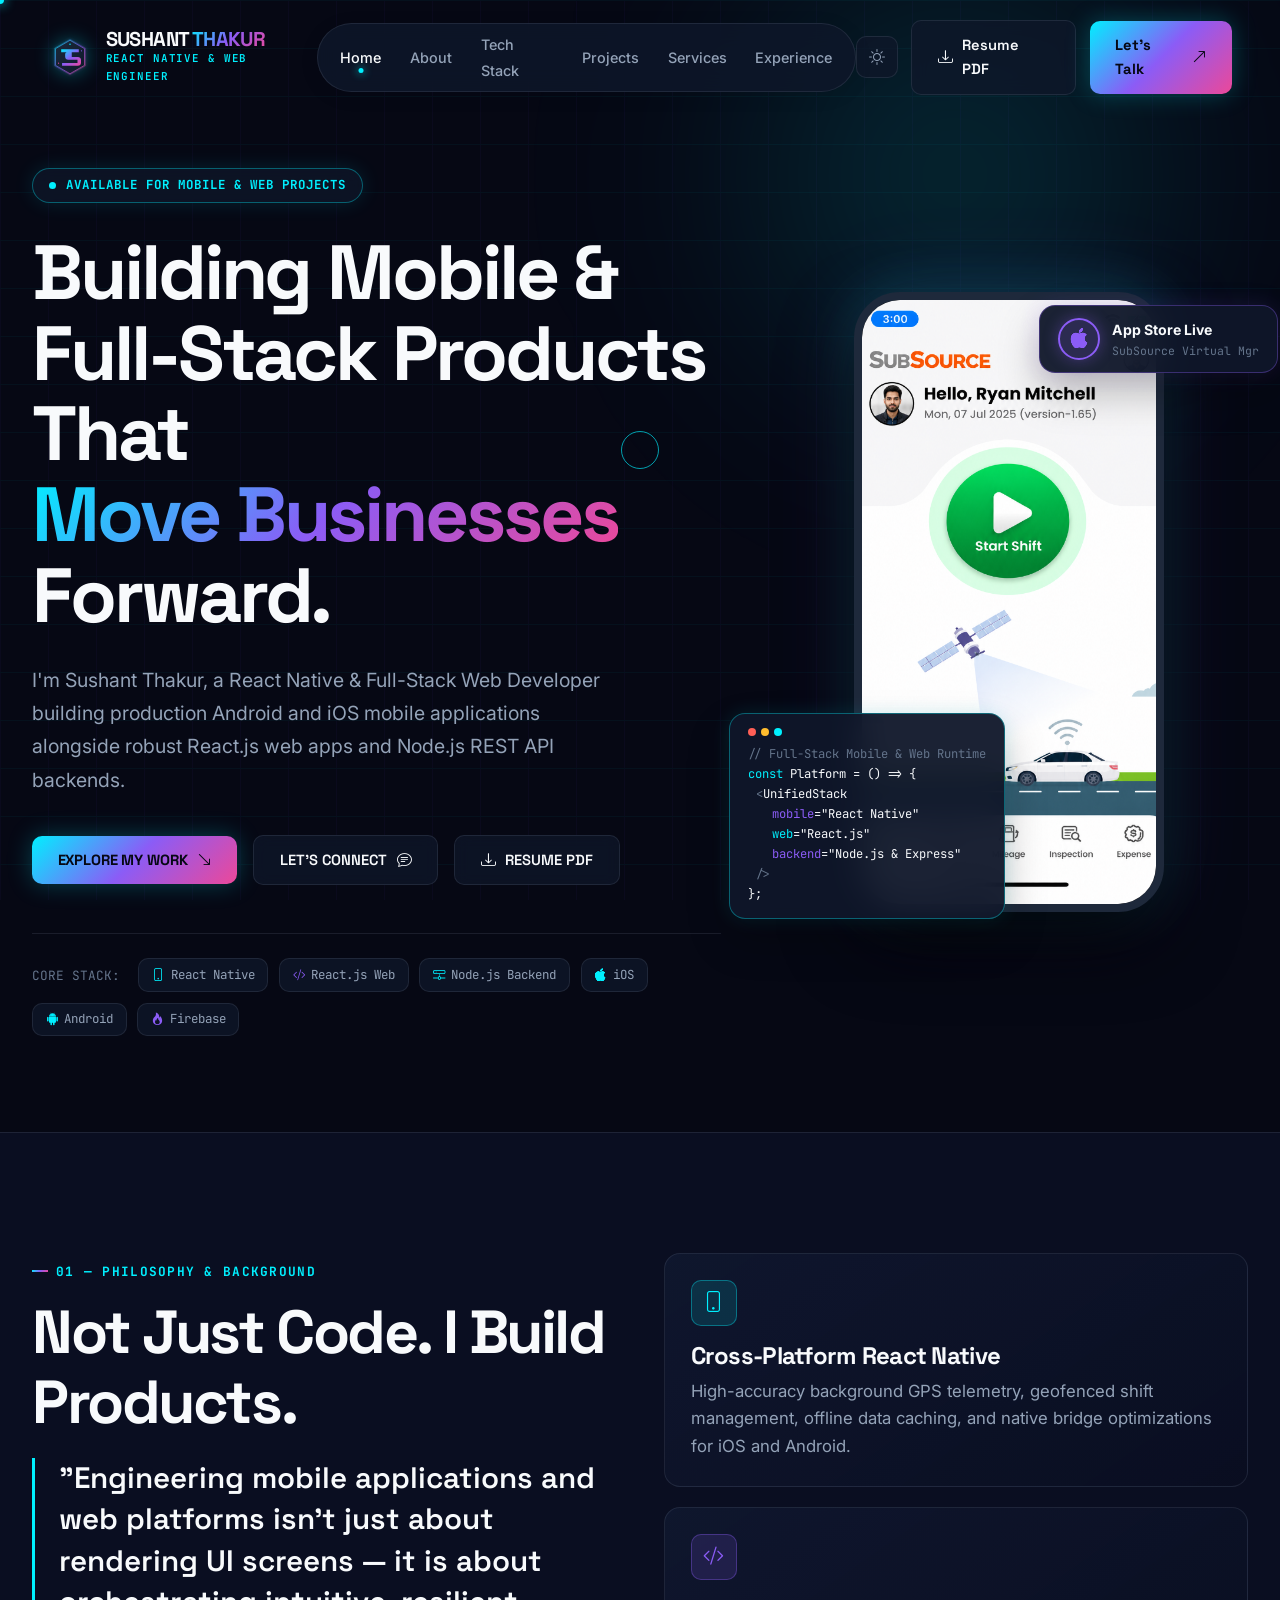
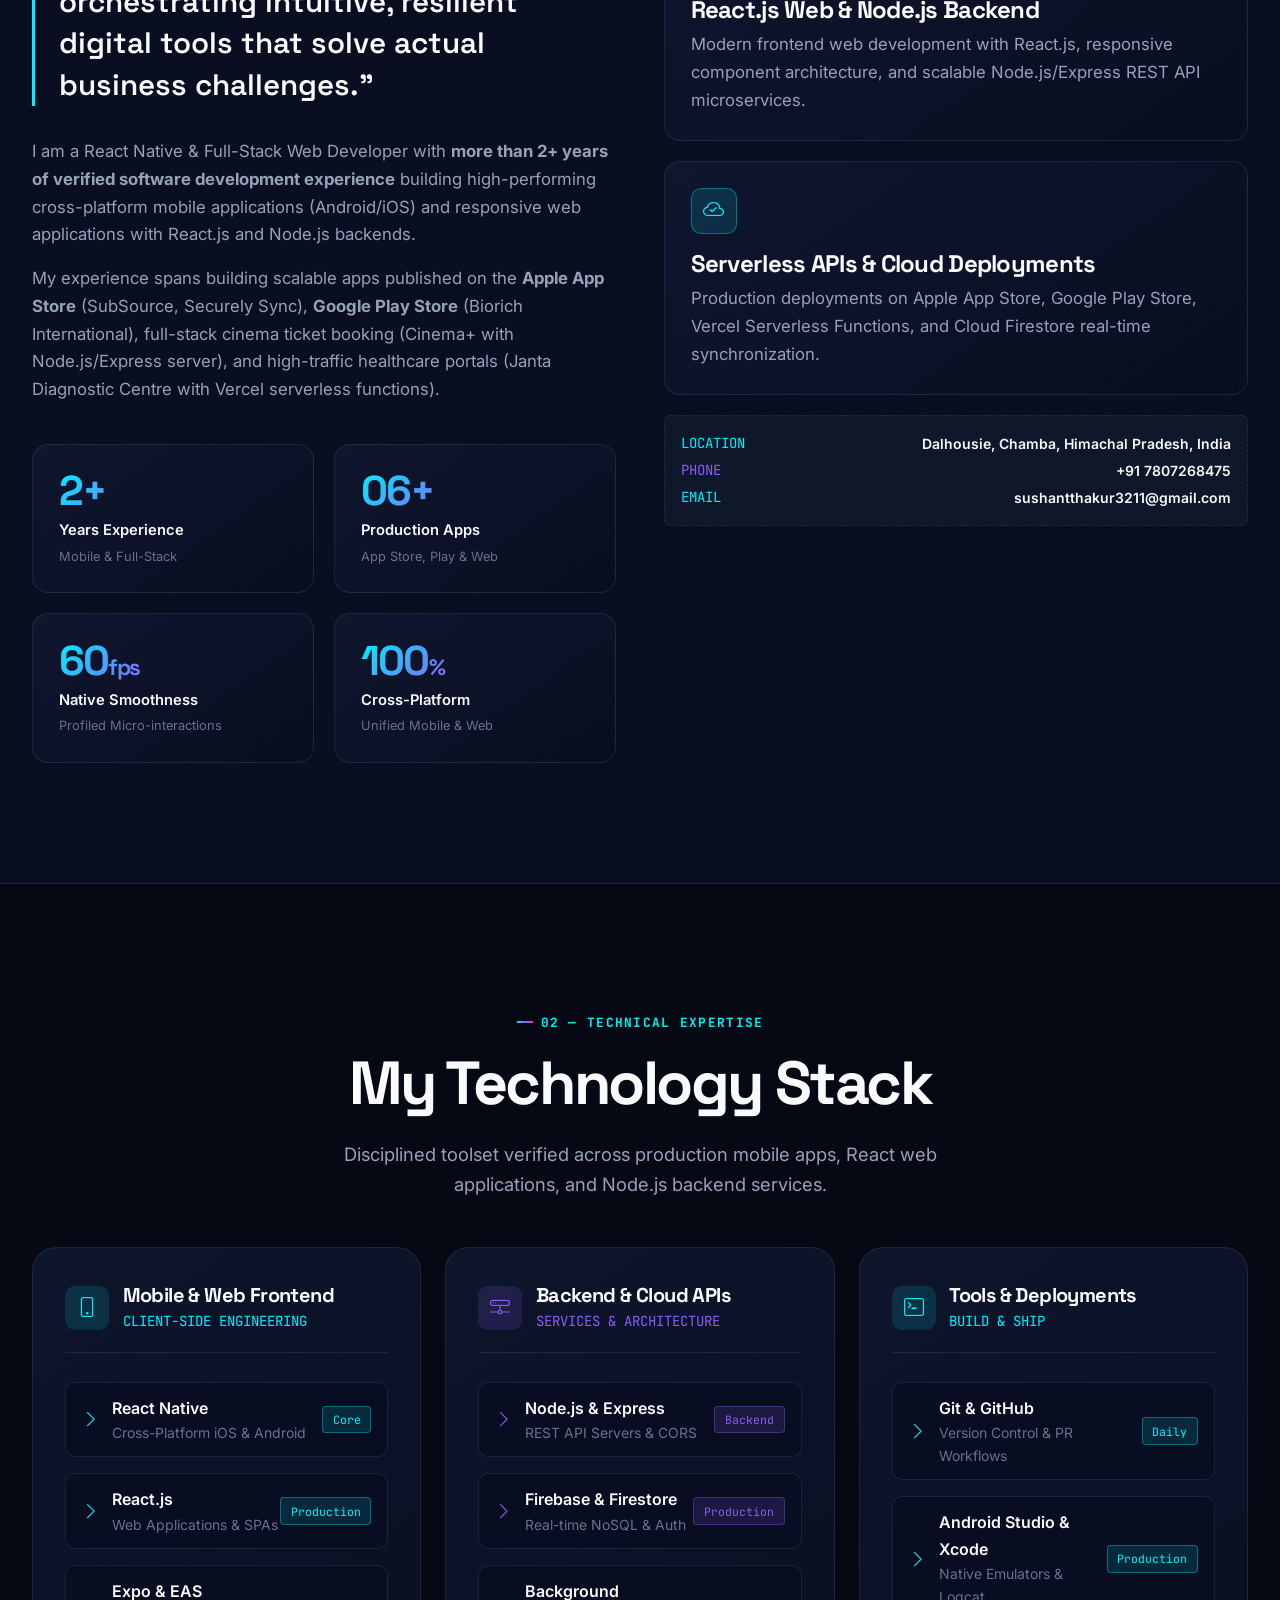
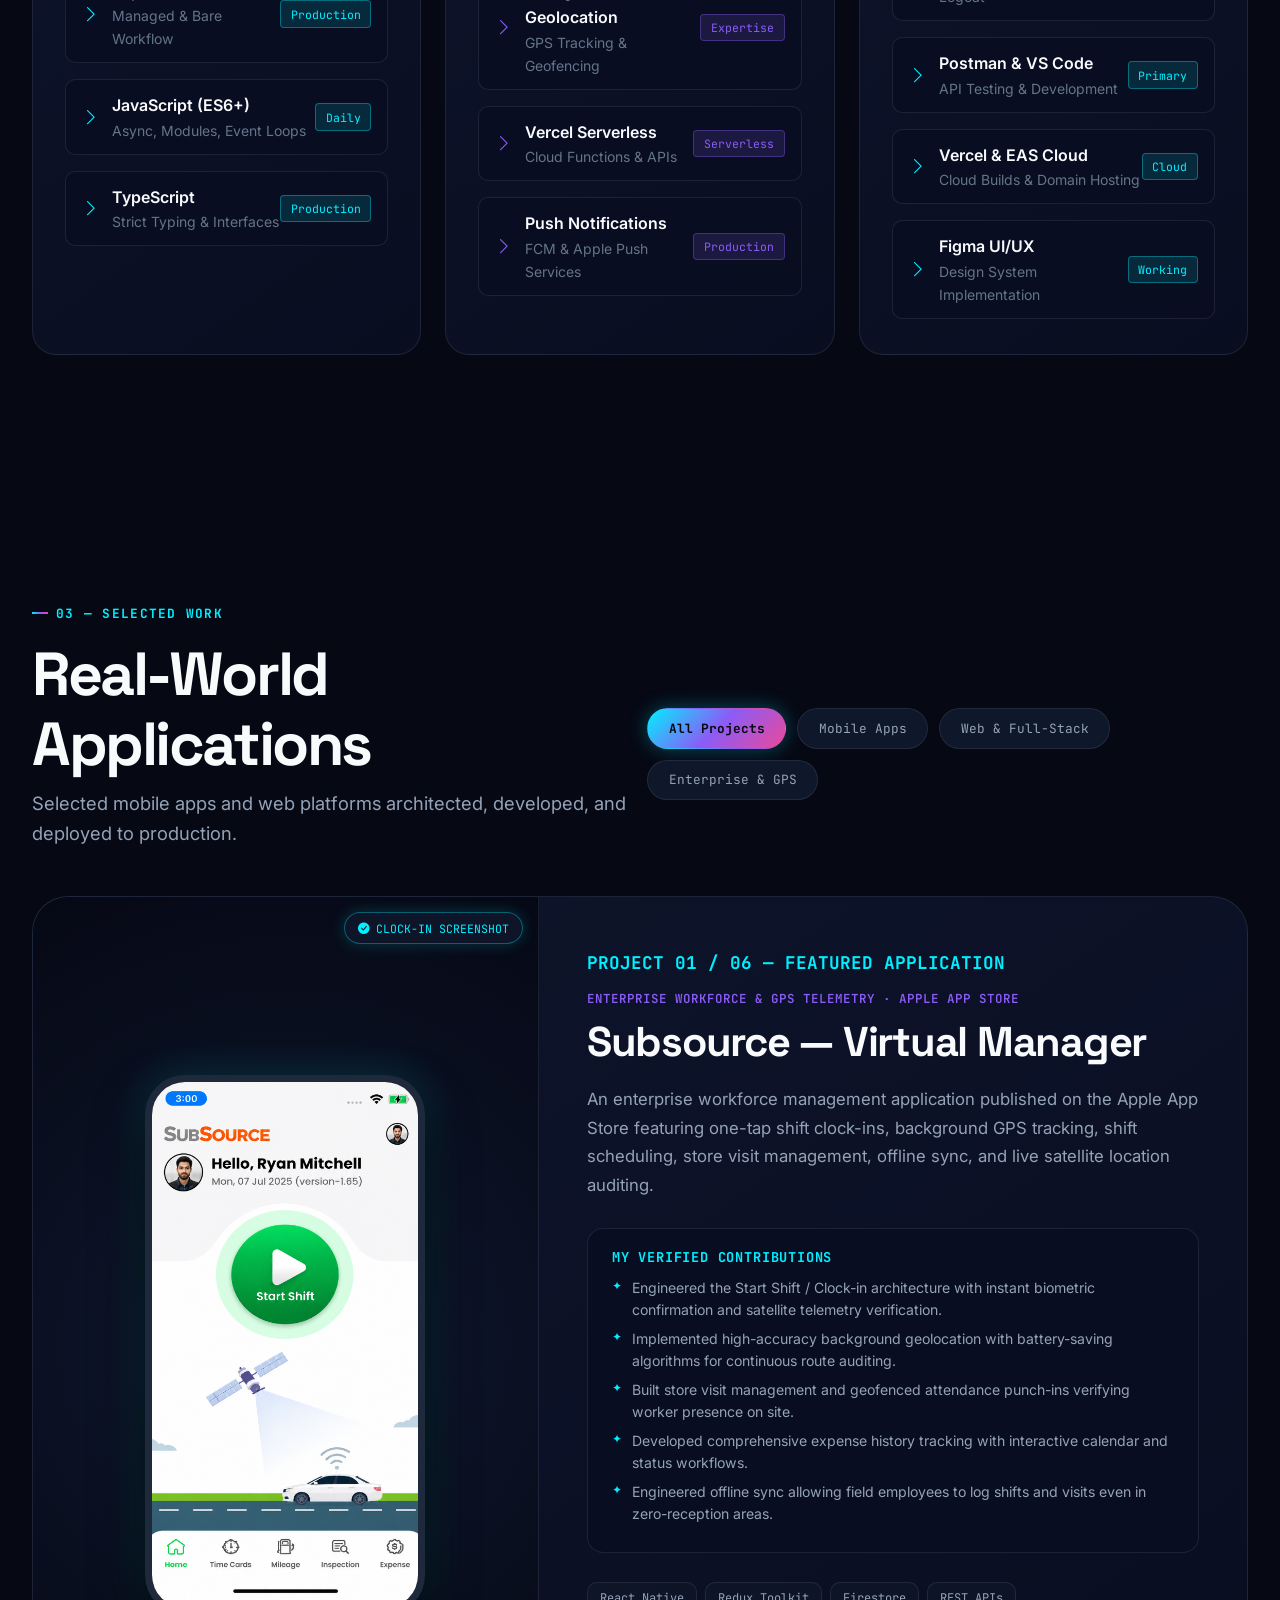
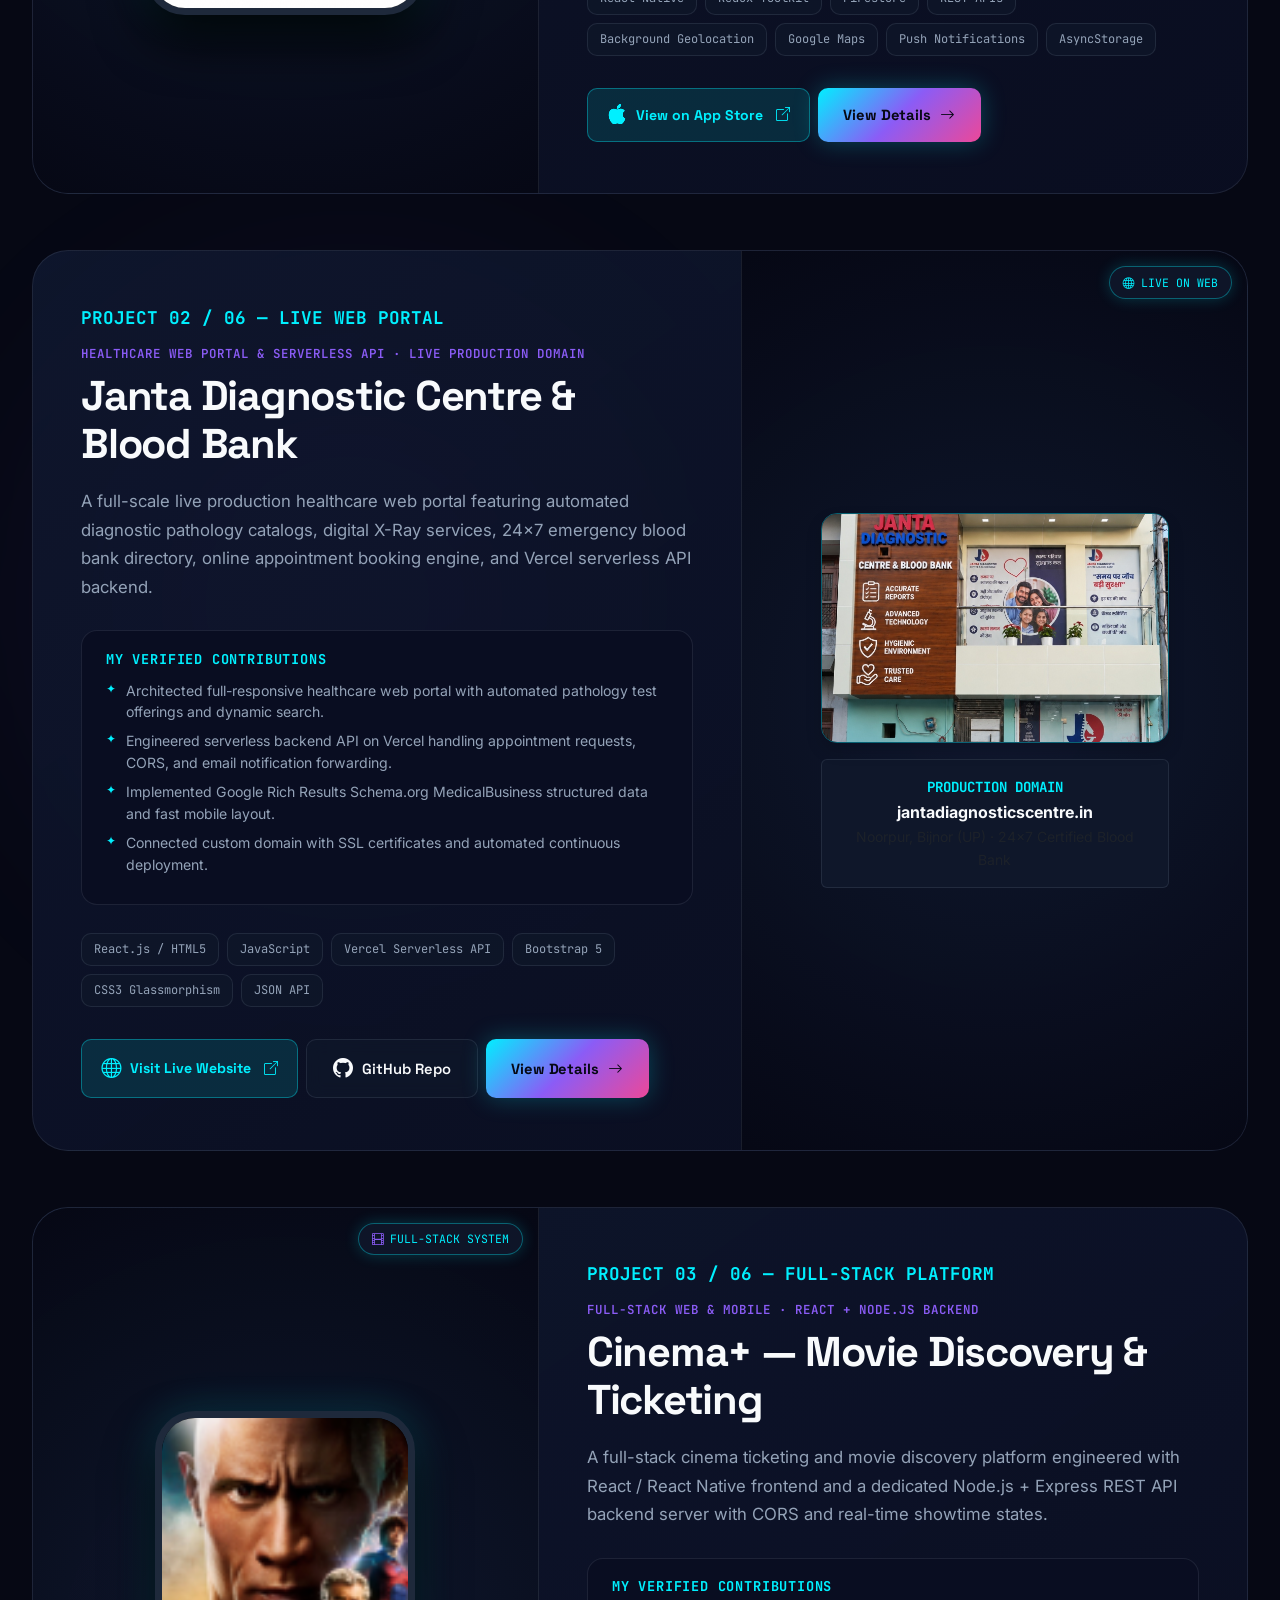
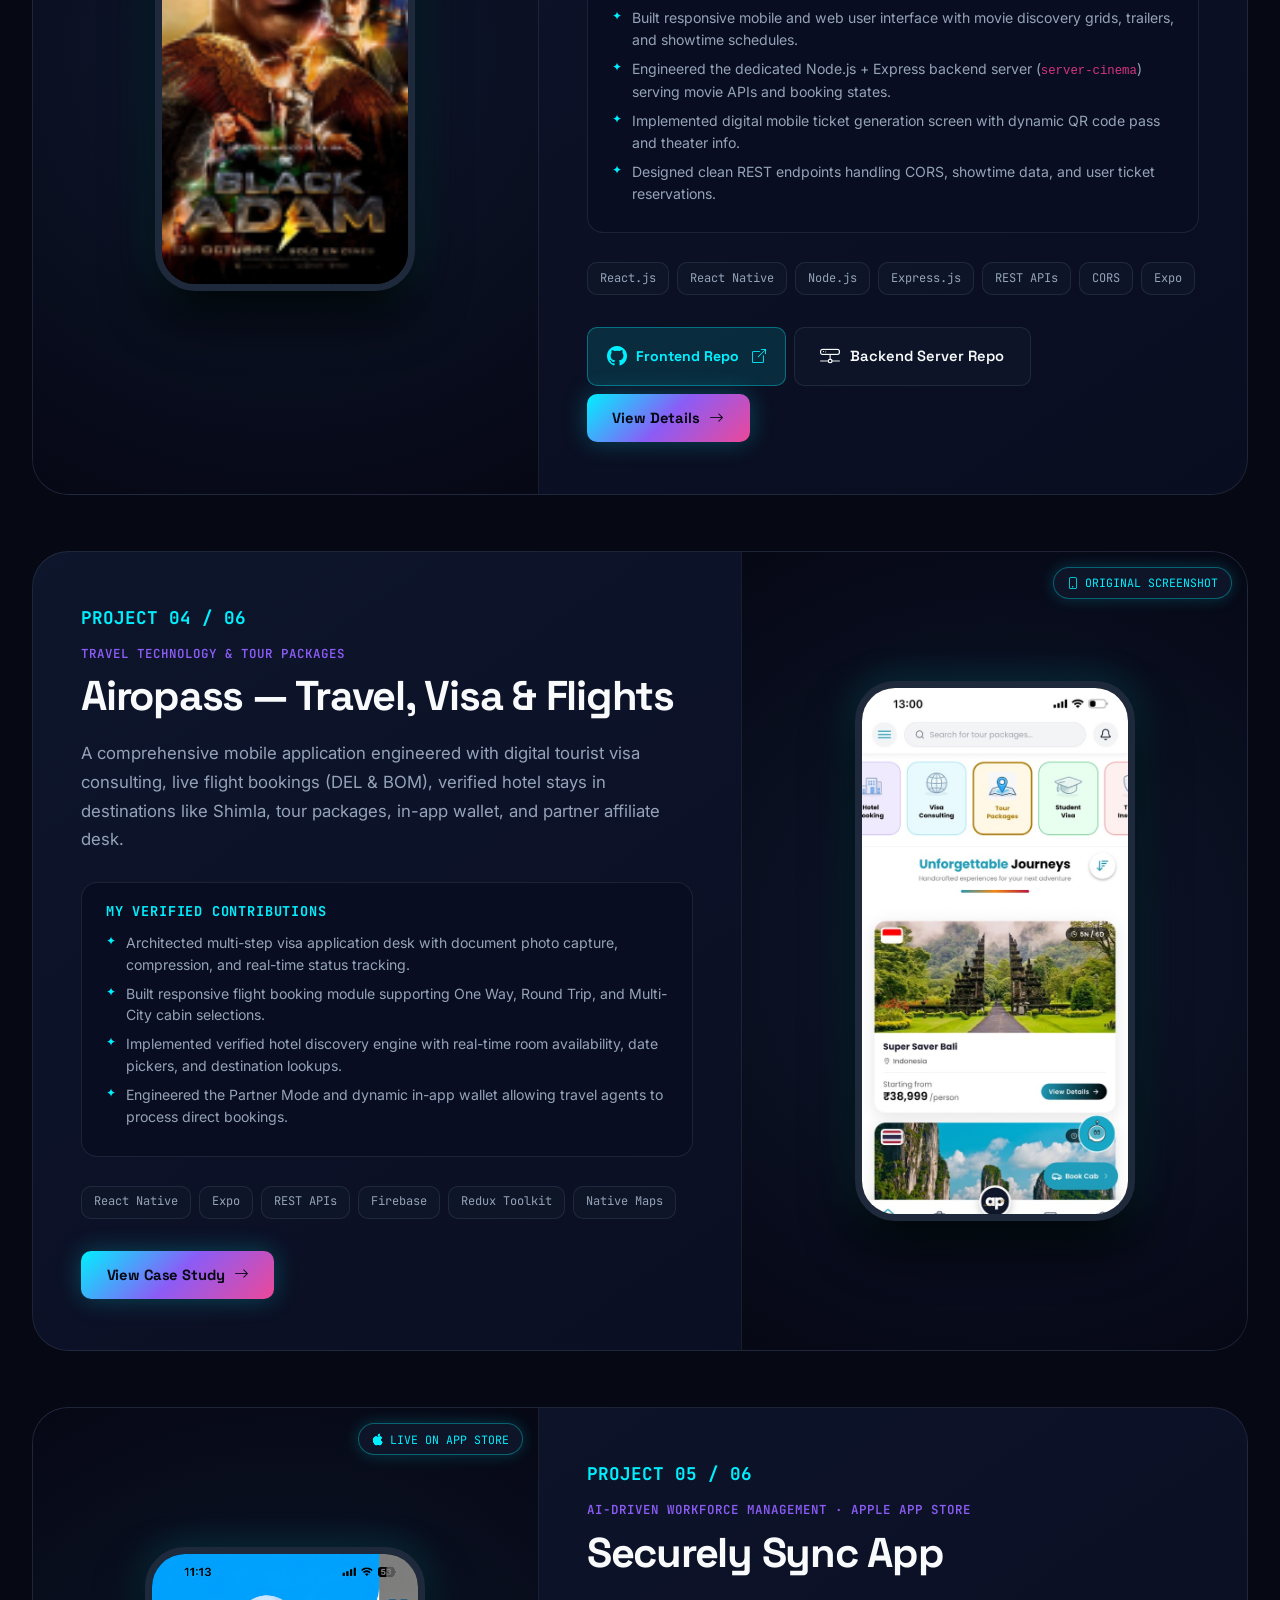
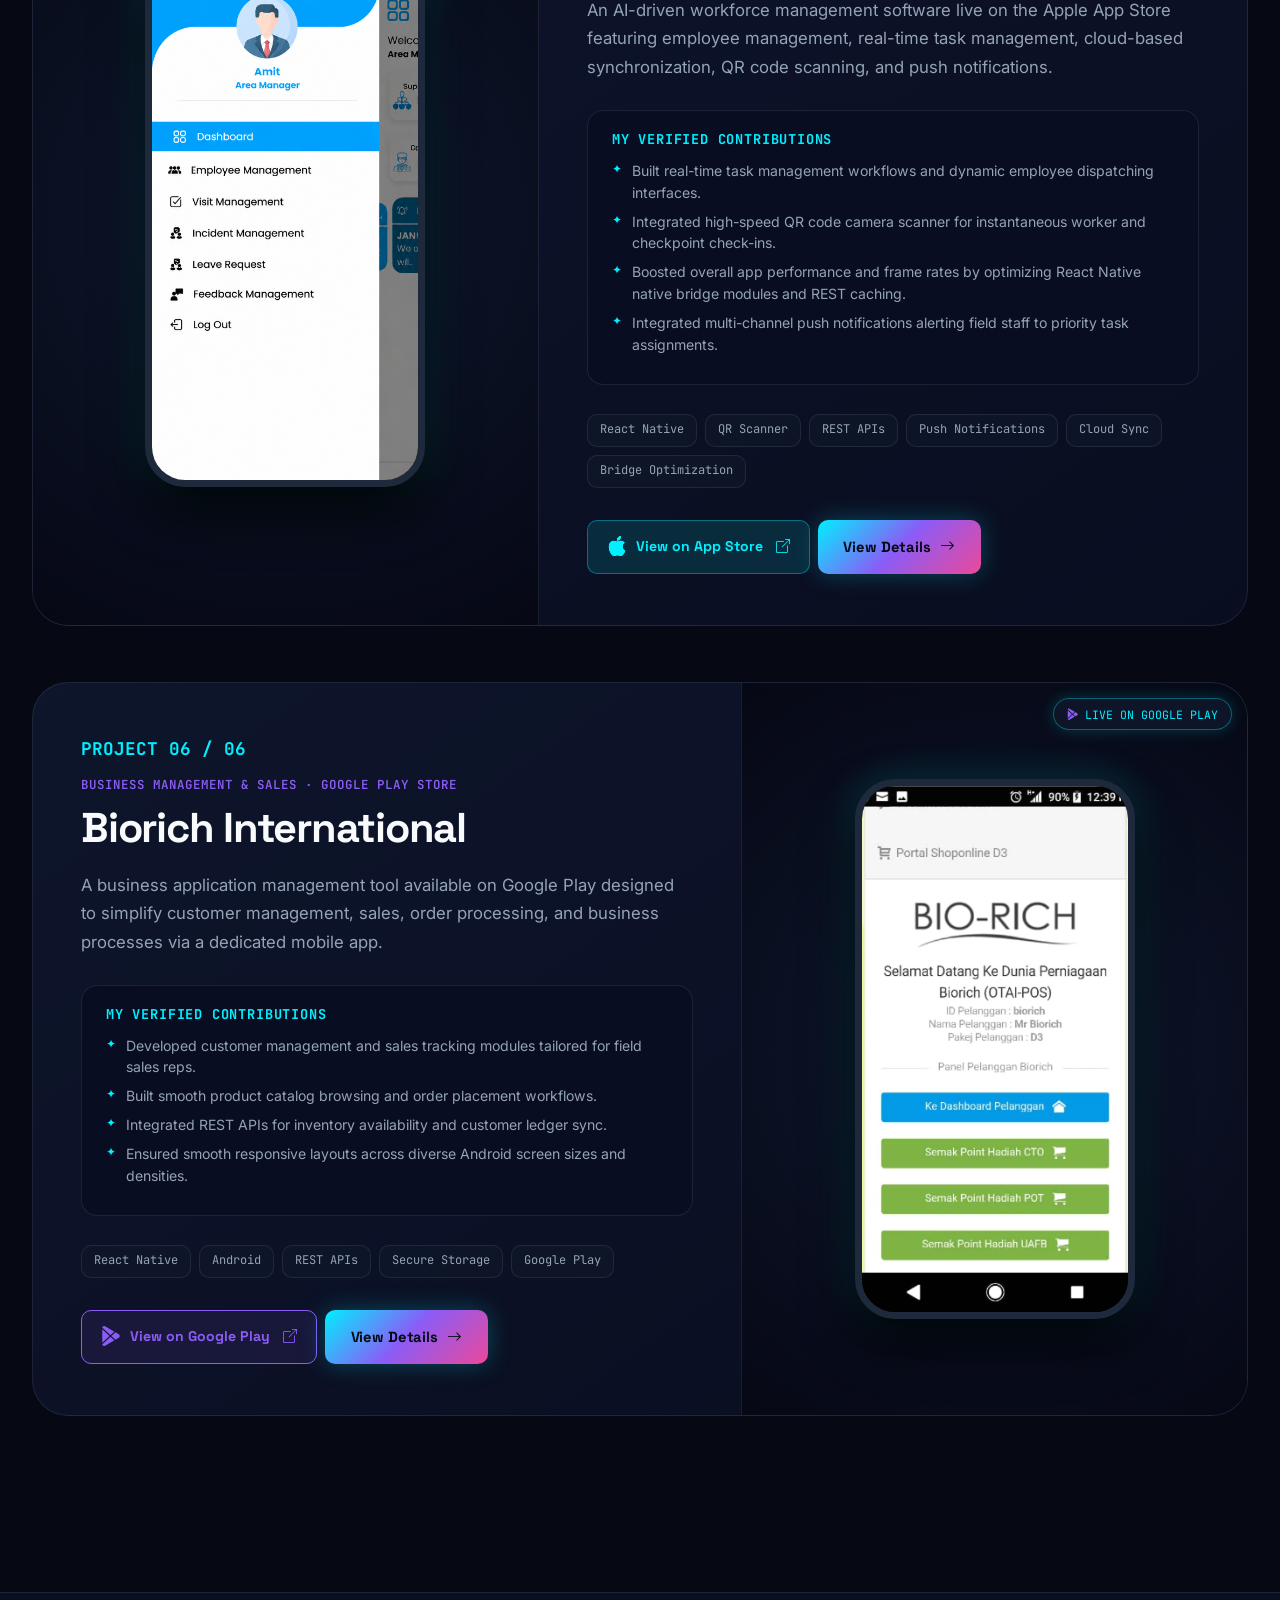
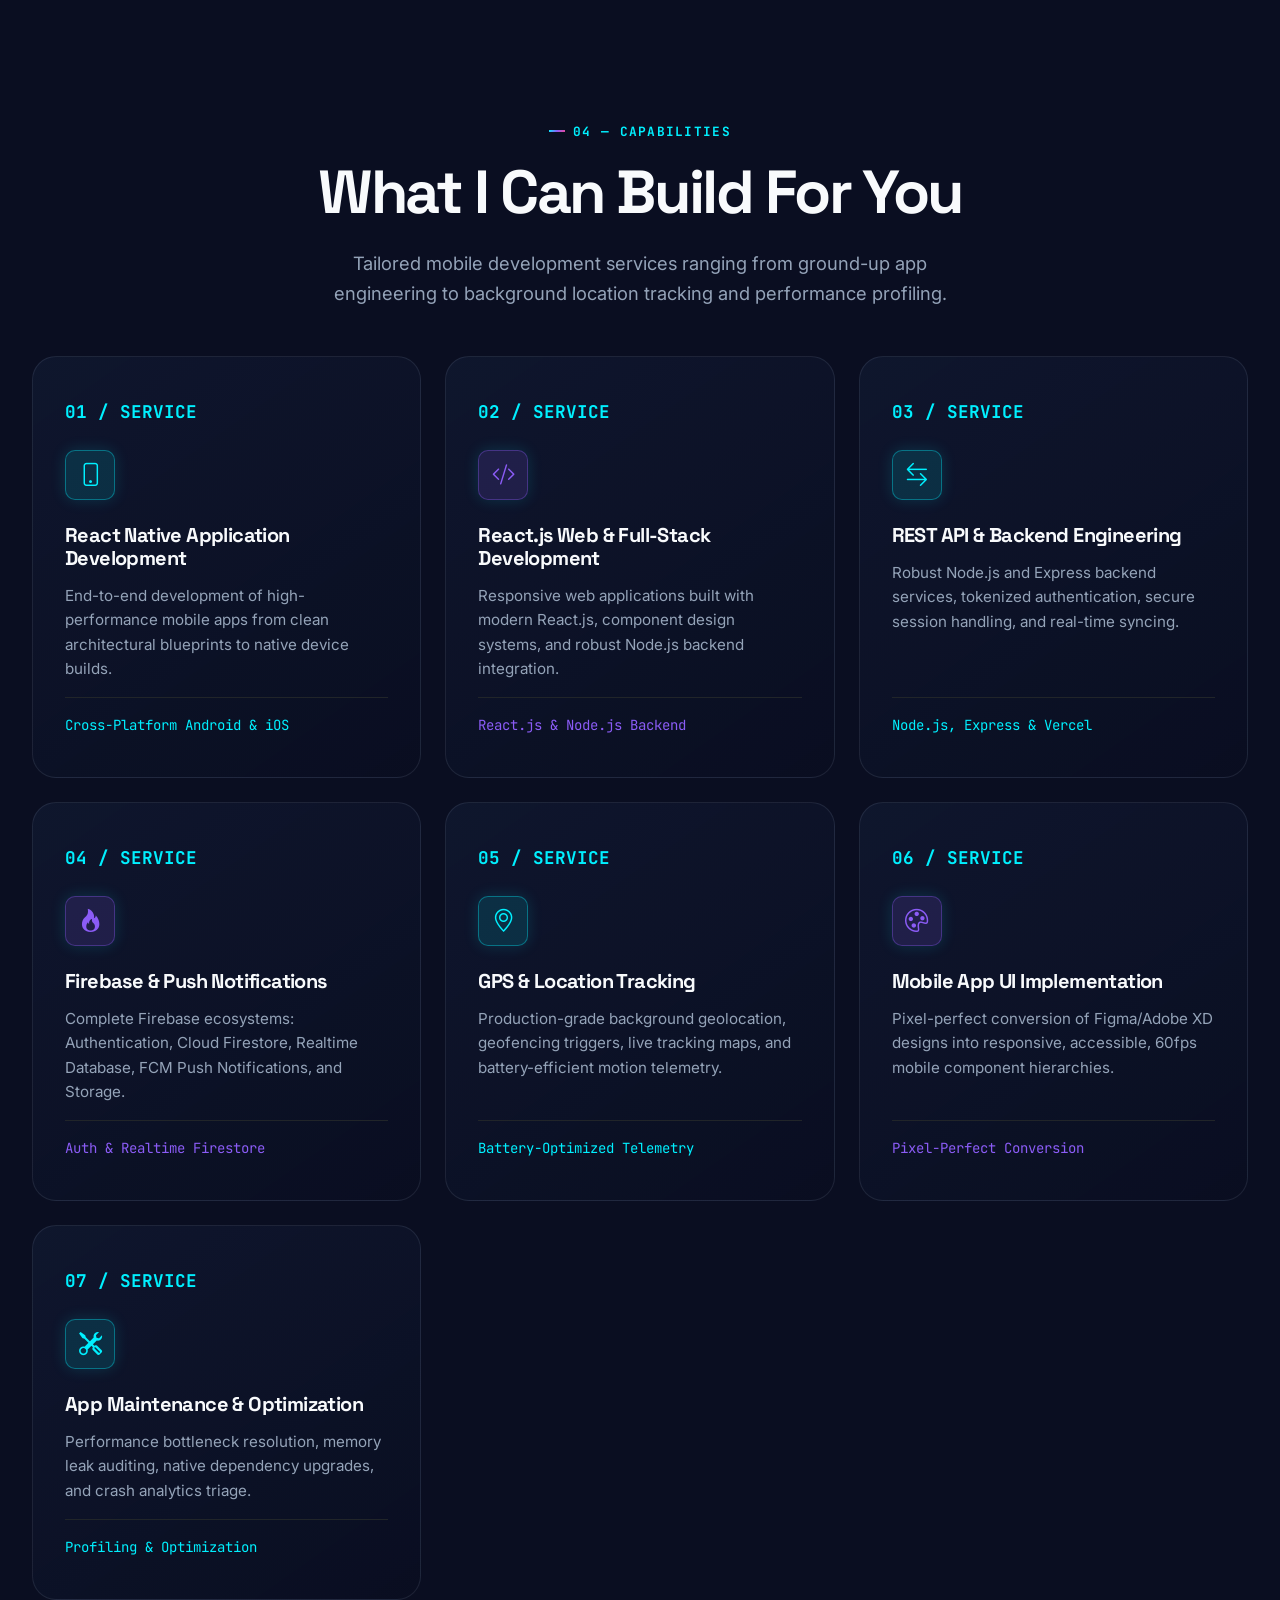
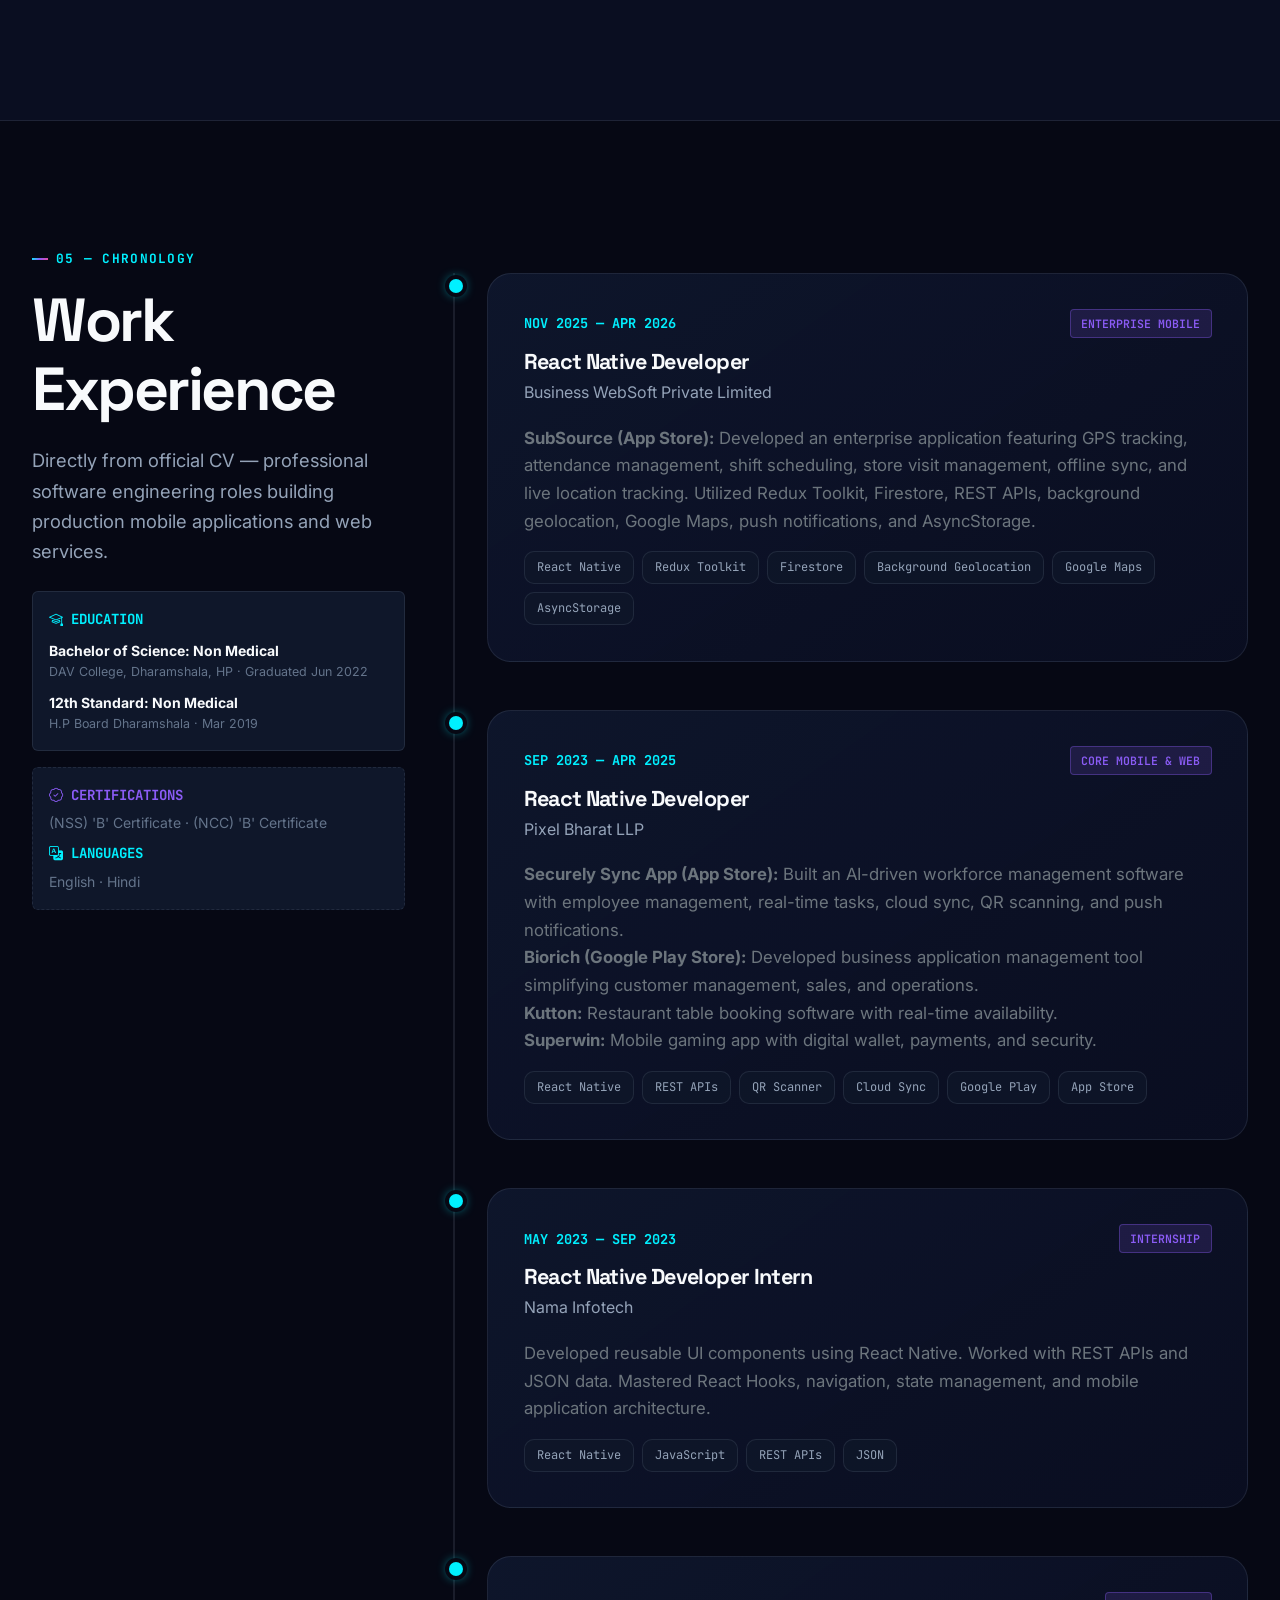
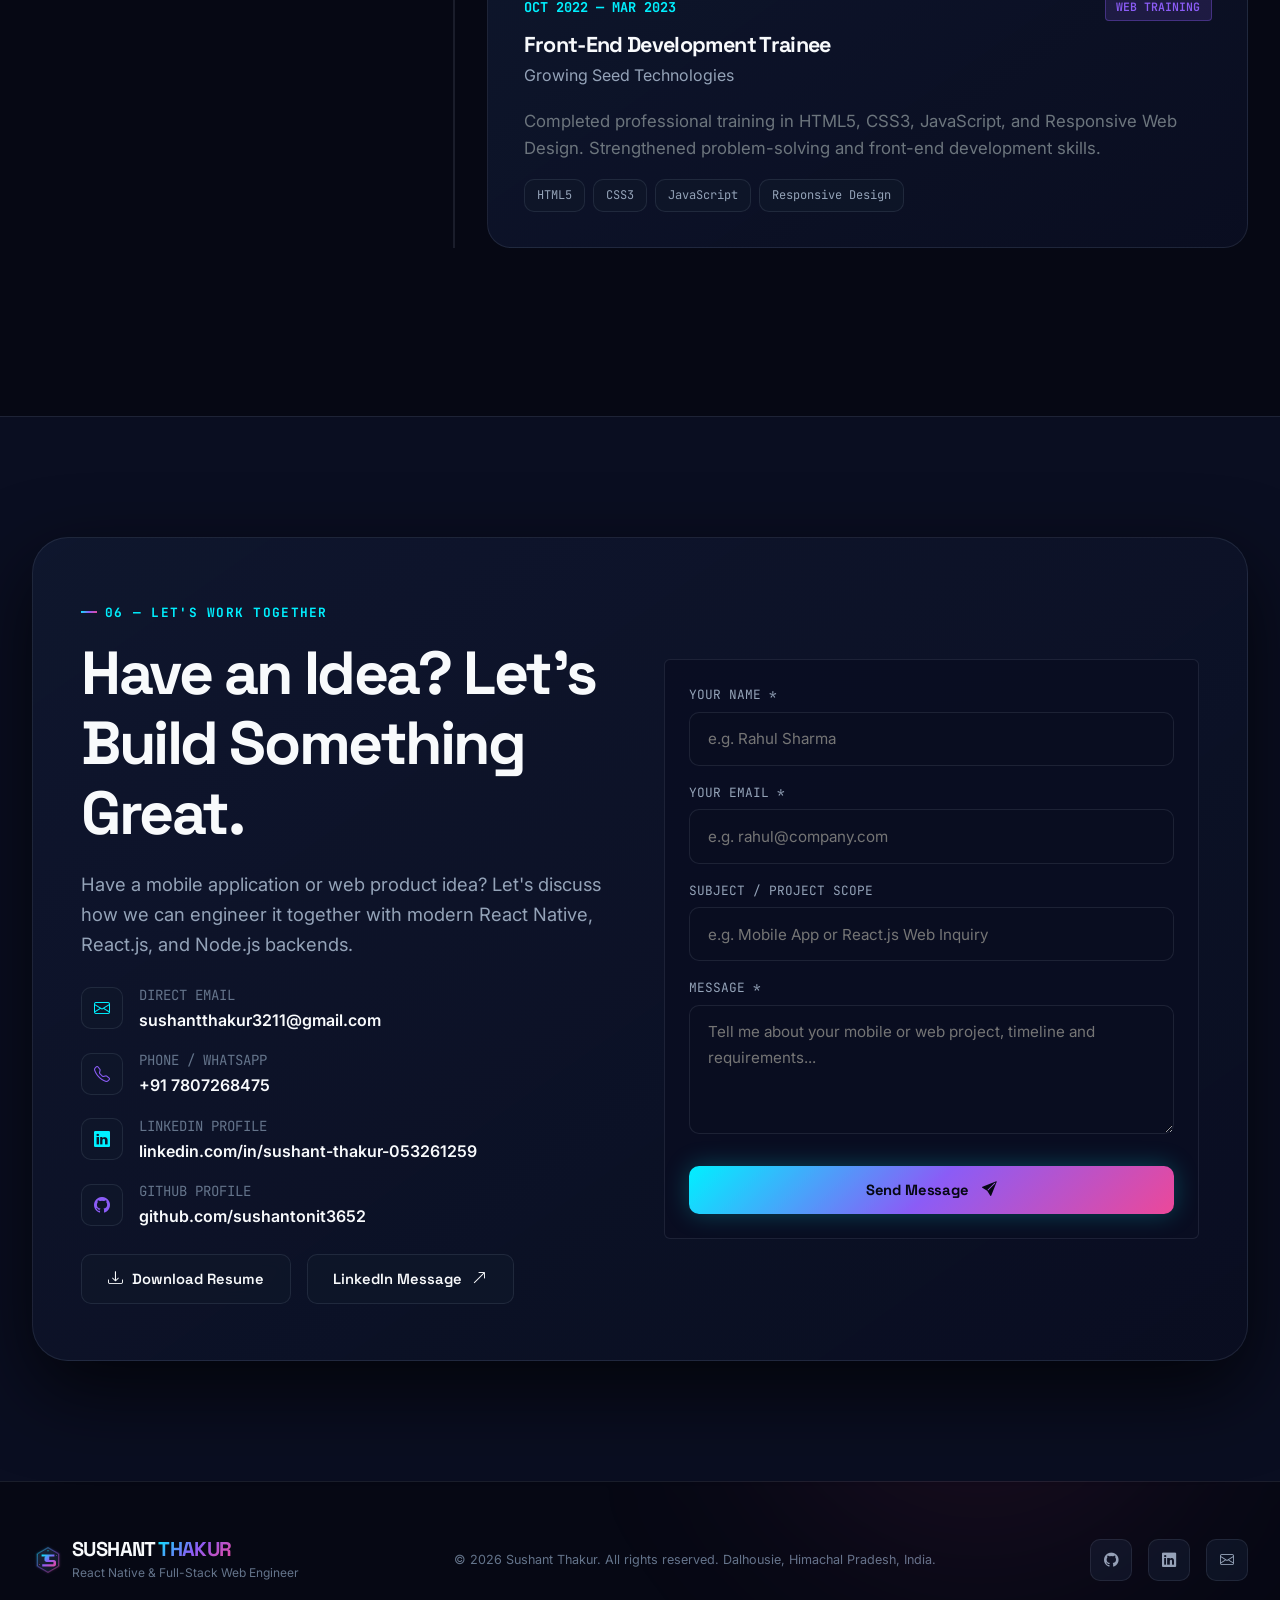
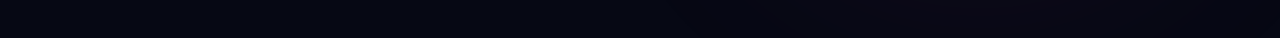
==== commit 6dafd0fb: "Update SubSource screenshot in both Hero and Project sections with clean Start Shift screen" ====
--- a/index.html
+++ b/index.html
@@ -251,7 +251,7 @@
           <div class="hero-device-stage">
             
             <div class="phone-mockup-frame">
-              <img src="assets/img/projects/subsource-clockin.png" alt="SubSource Start Shift Clock-In App Screen" class="phone-screen-img">
+              <img src="assets/img/projects/subsource-startshift.png" alt="SubSource Start Shift Clock-In App Screen" class="phone-screen-img">
             </div>
 
             <!-- Floating Code Snippet Card -->
@@ -703,7 +703,7 @@
             </div>
             
             <div class="mockup-card-phone">
-              <img src="assets/img/projects/subsource-clockin.png" alt="Subsource Virtual Manager Start Shift Clock-In Screenshot">
+              <img src="assets/img/projects/subsource-startshift.png" alt="Subsource Virtual Manager Start Shift Clock-In Screenshot">
             </div>
           </div>
 
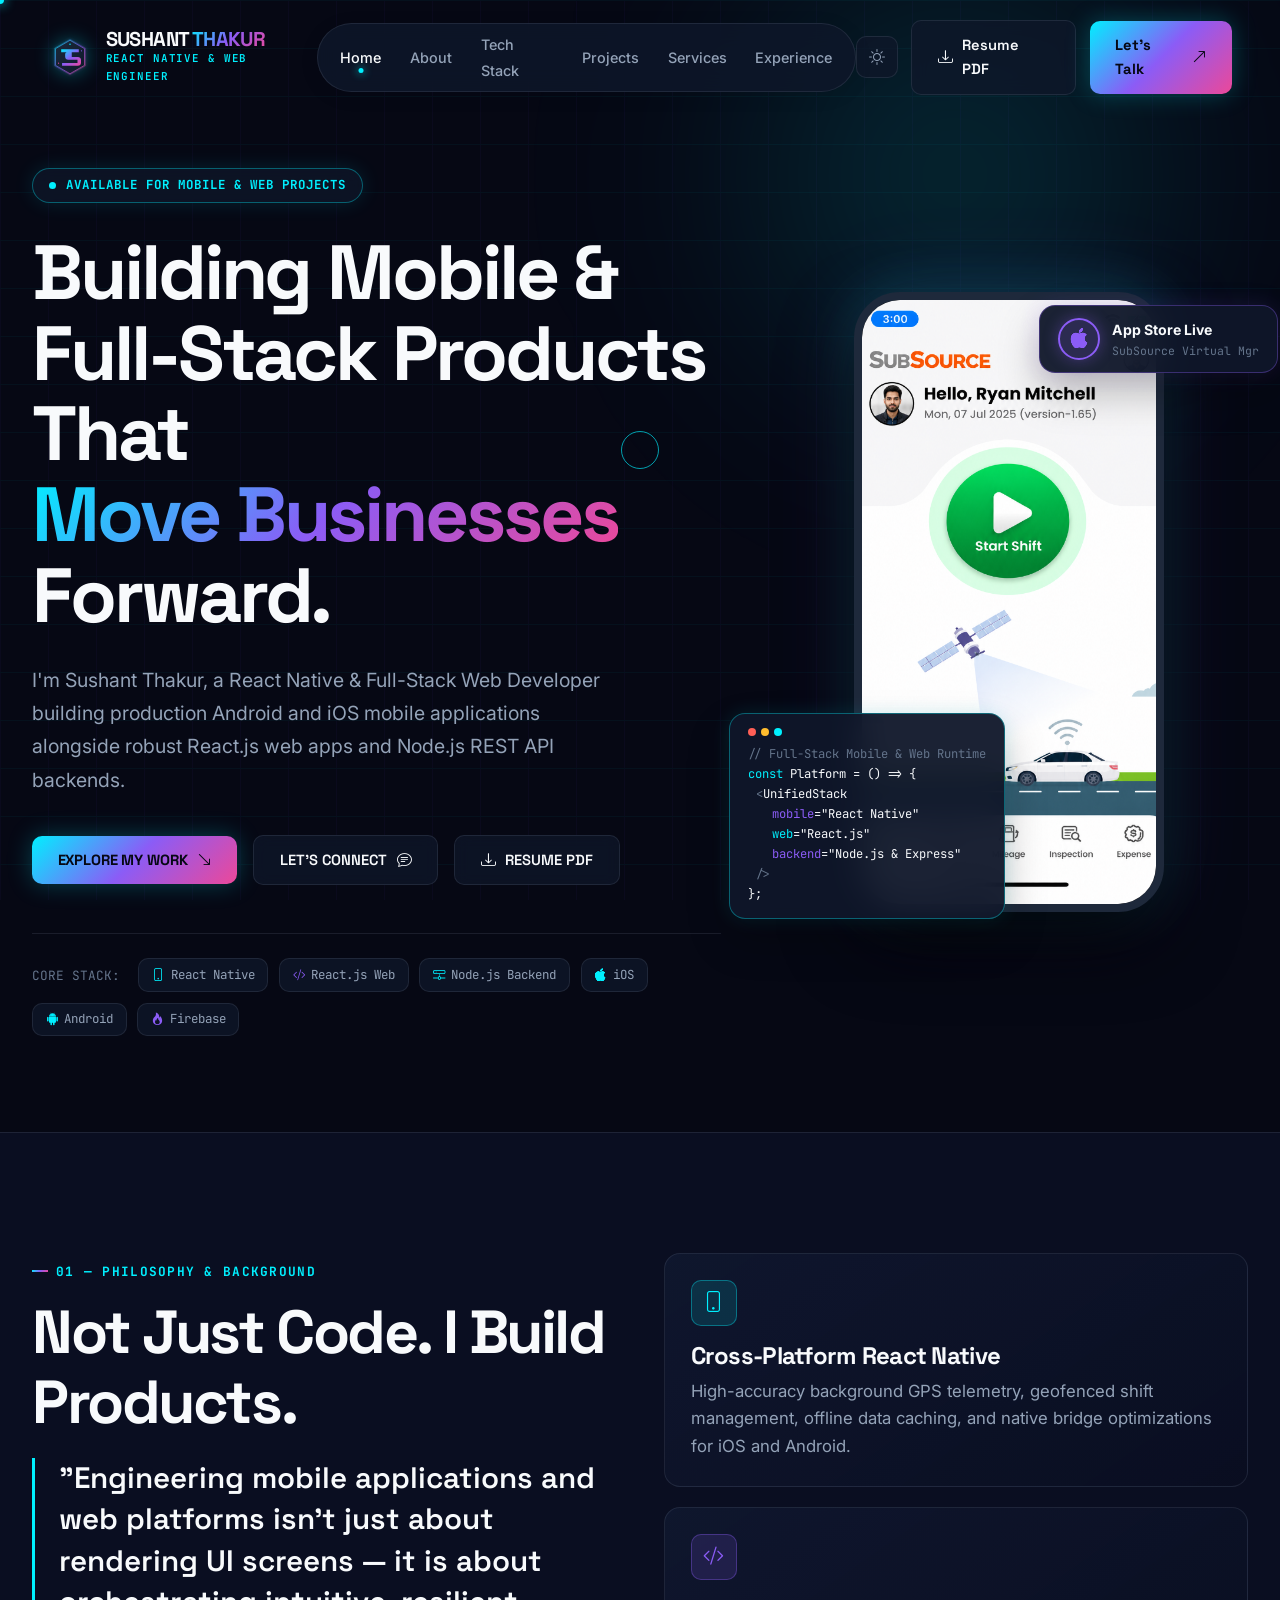
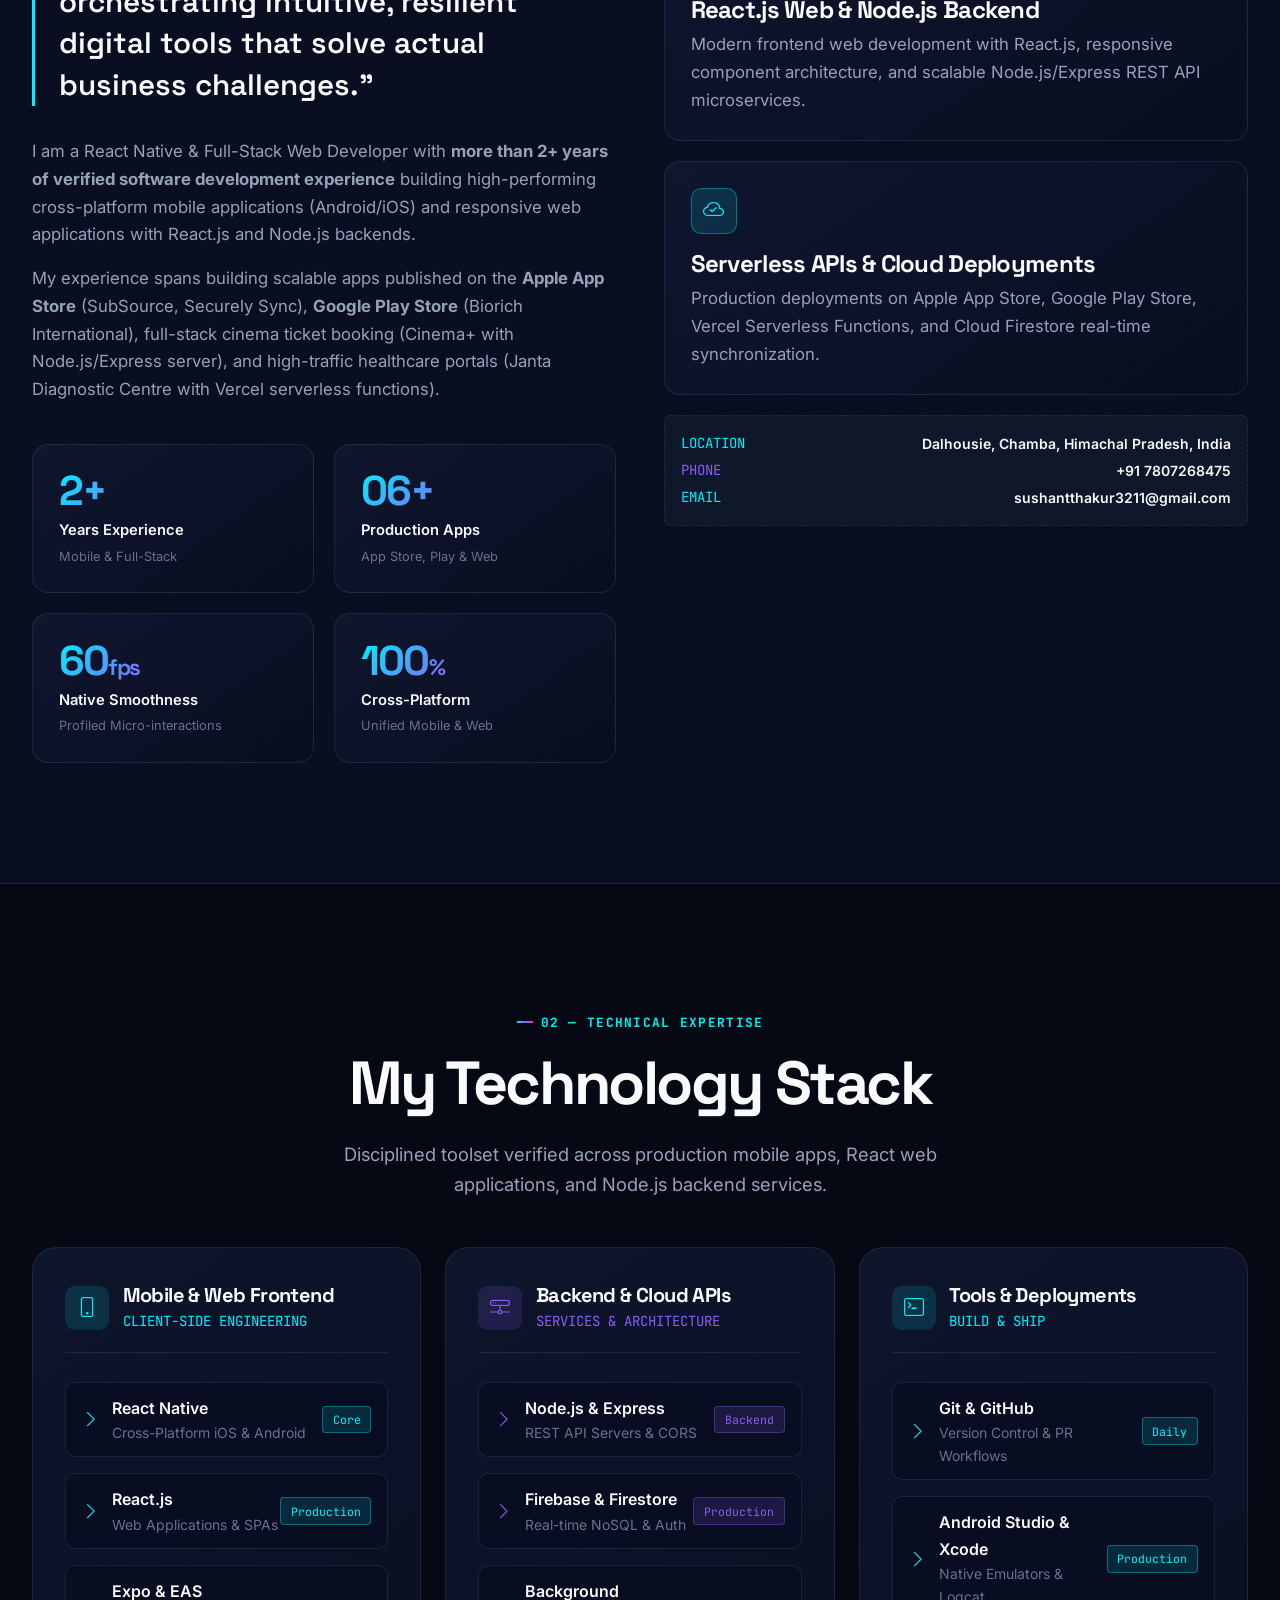
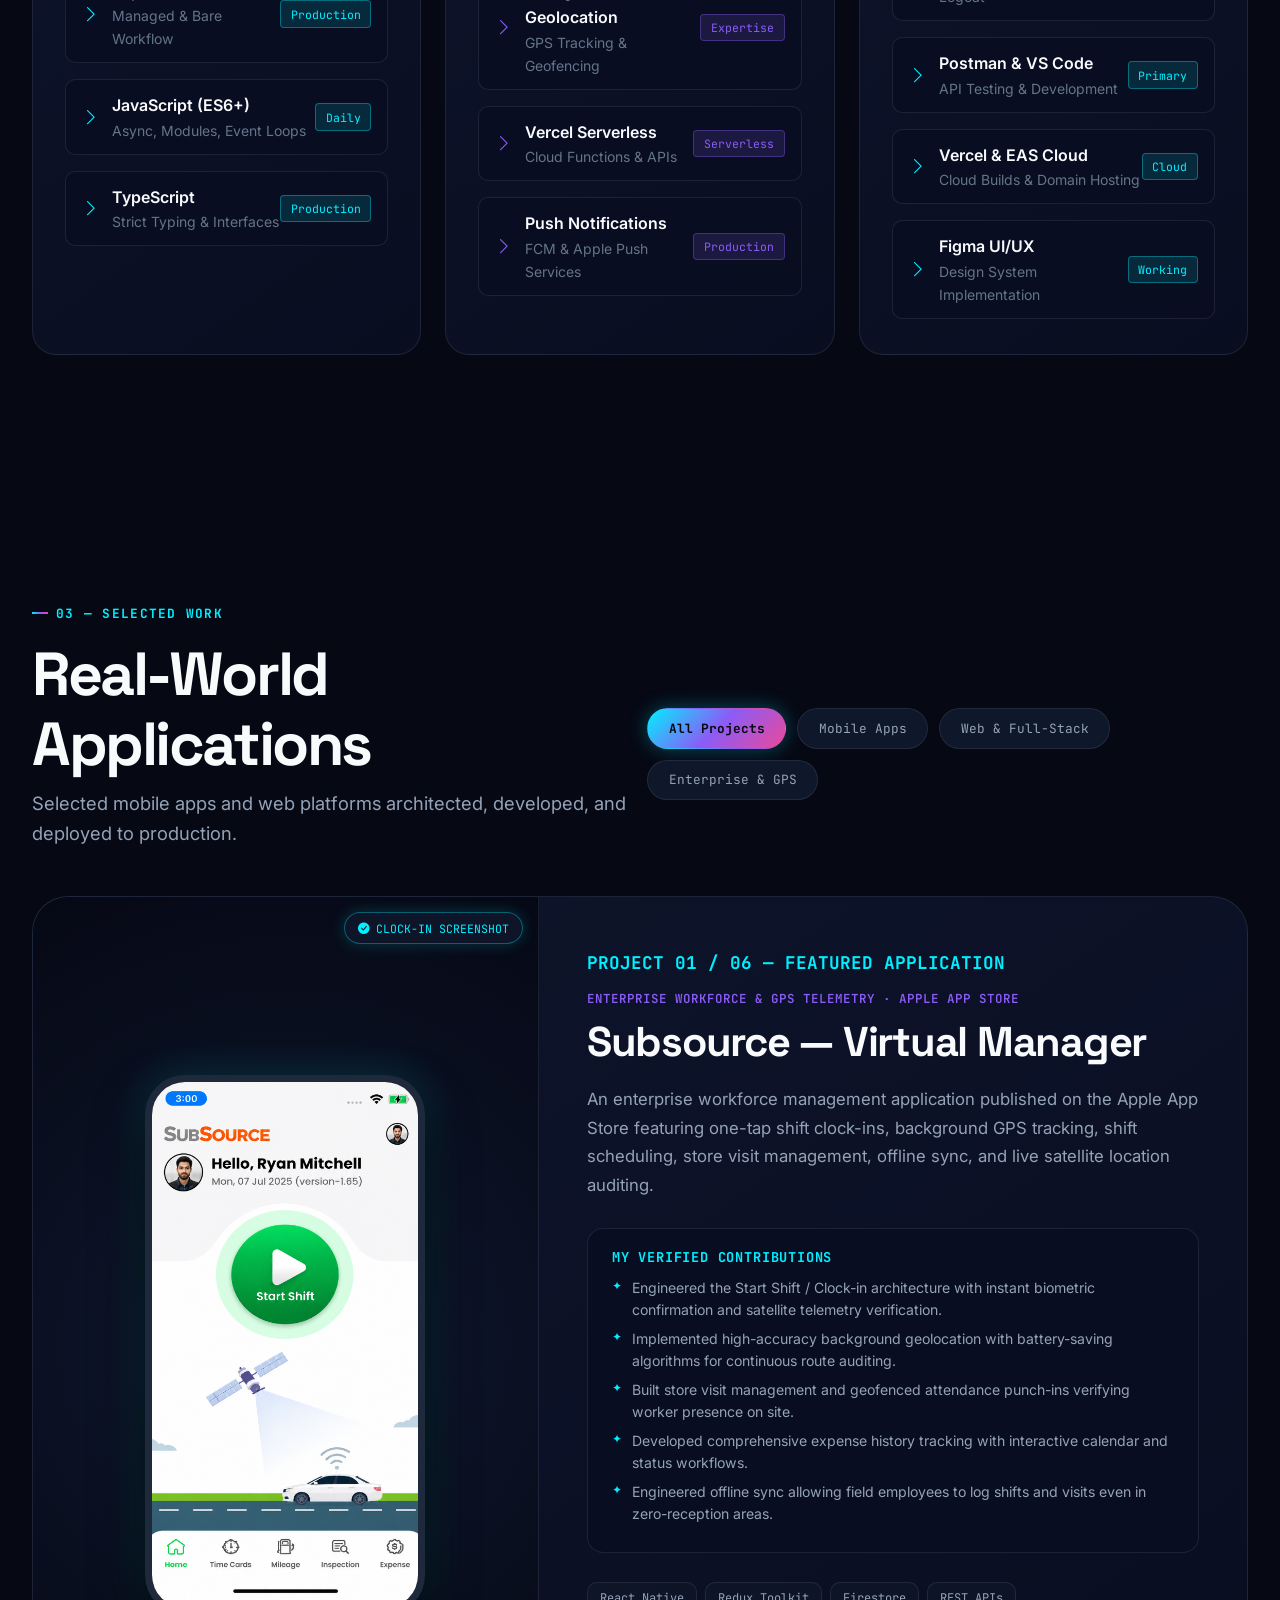
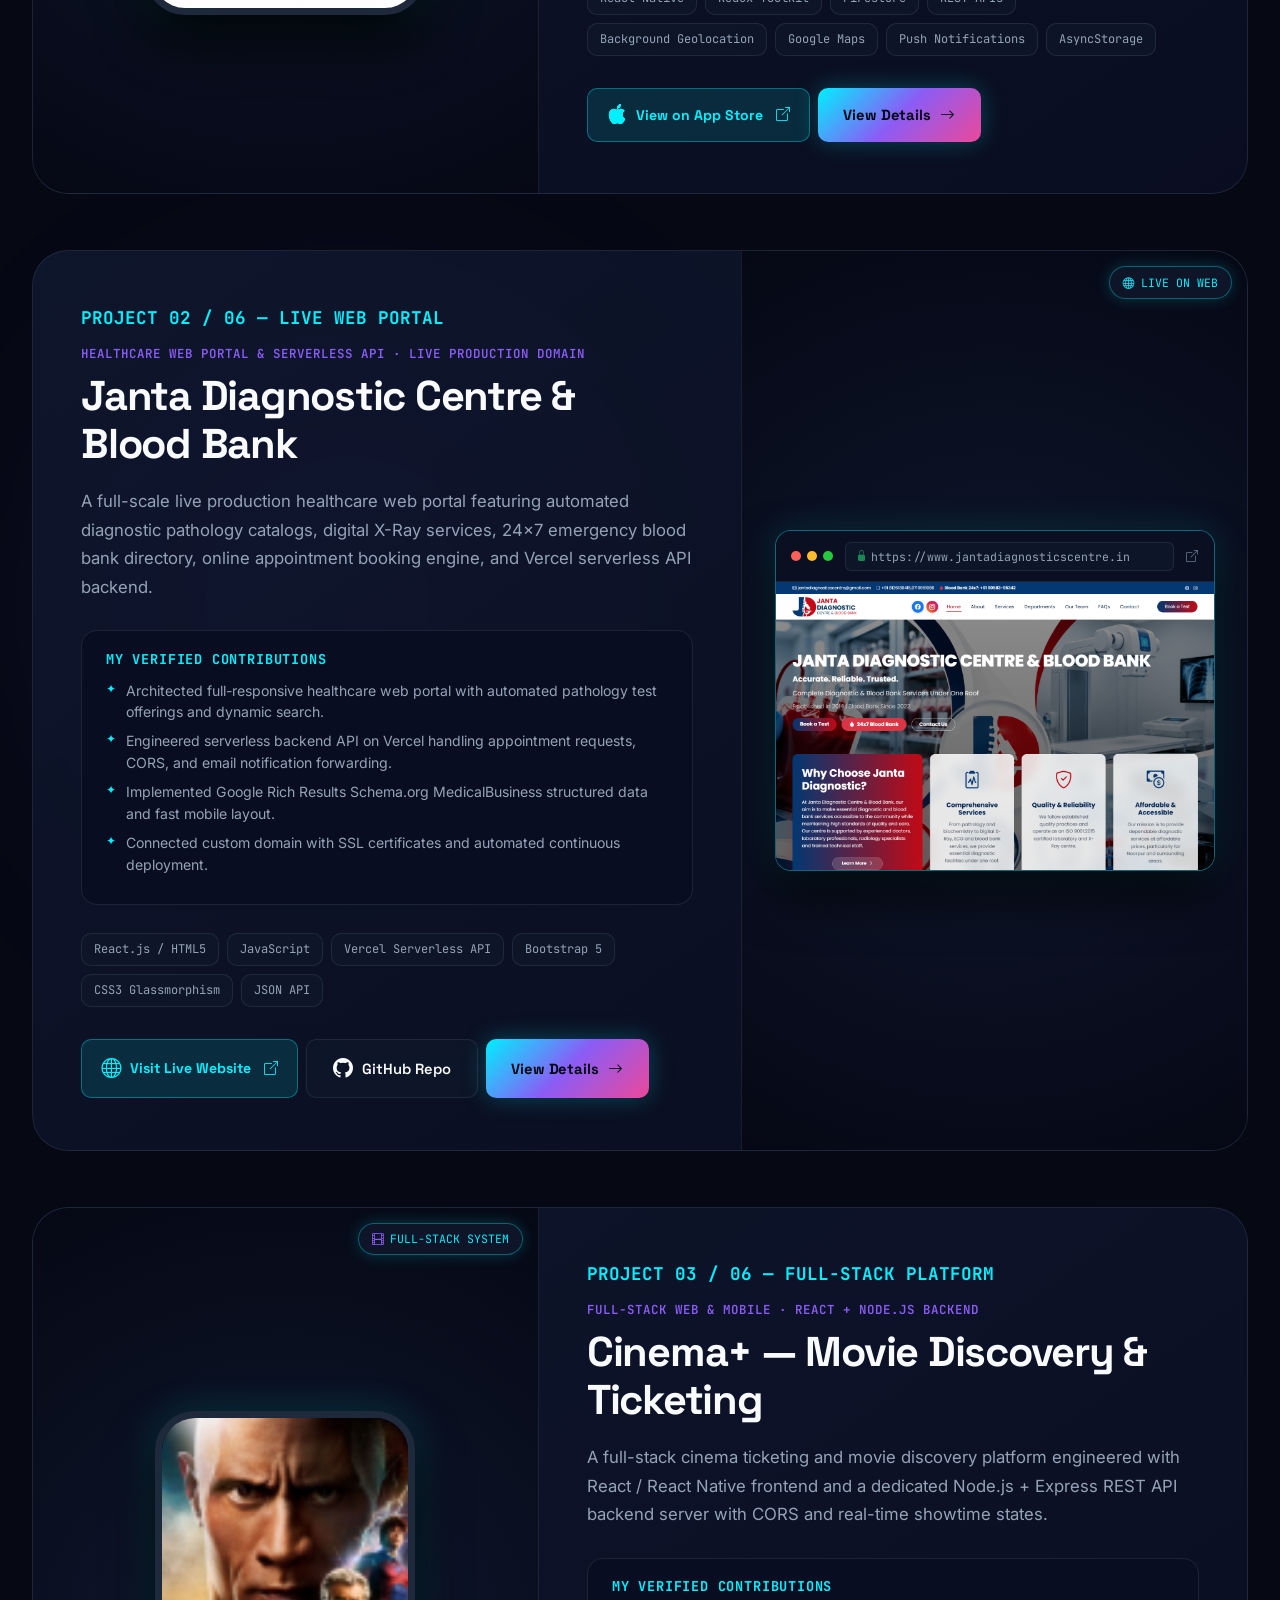
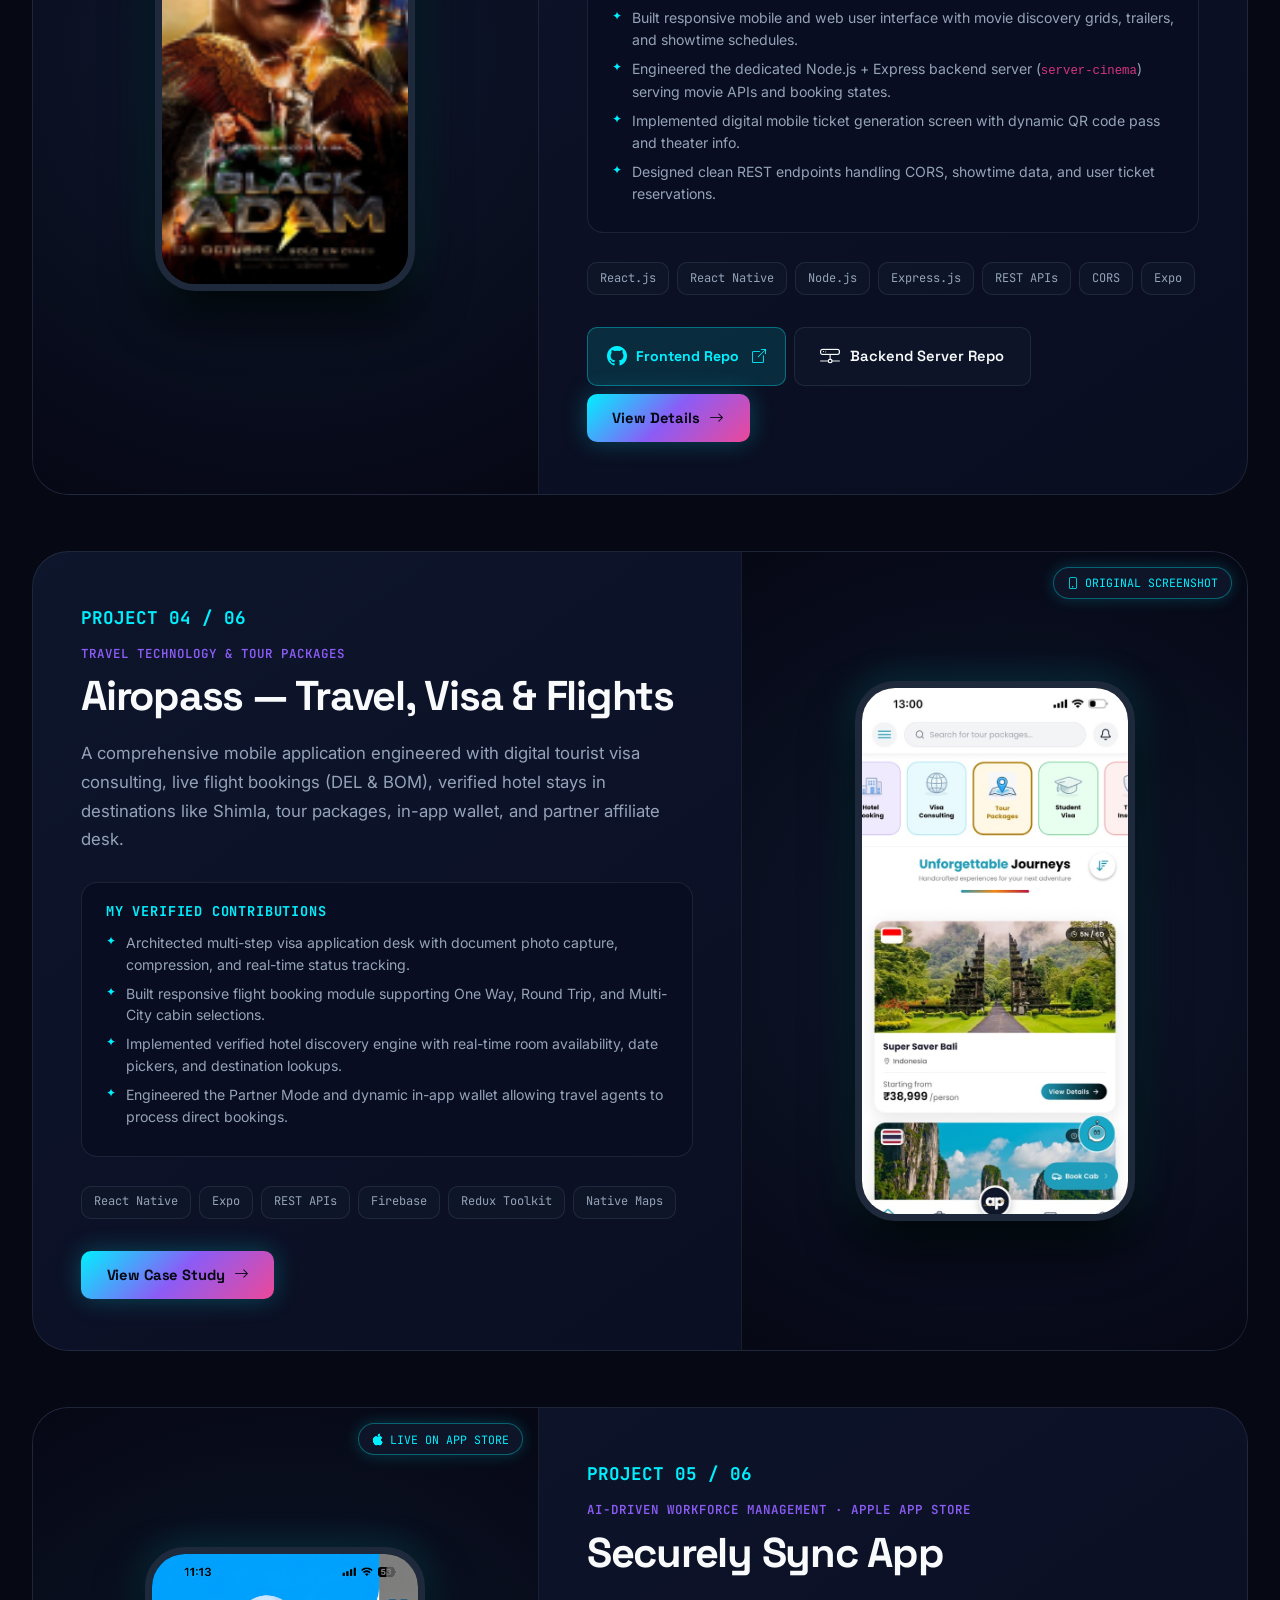
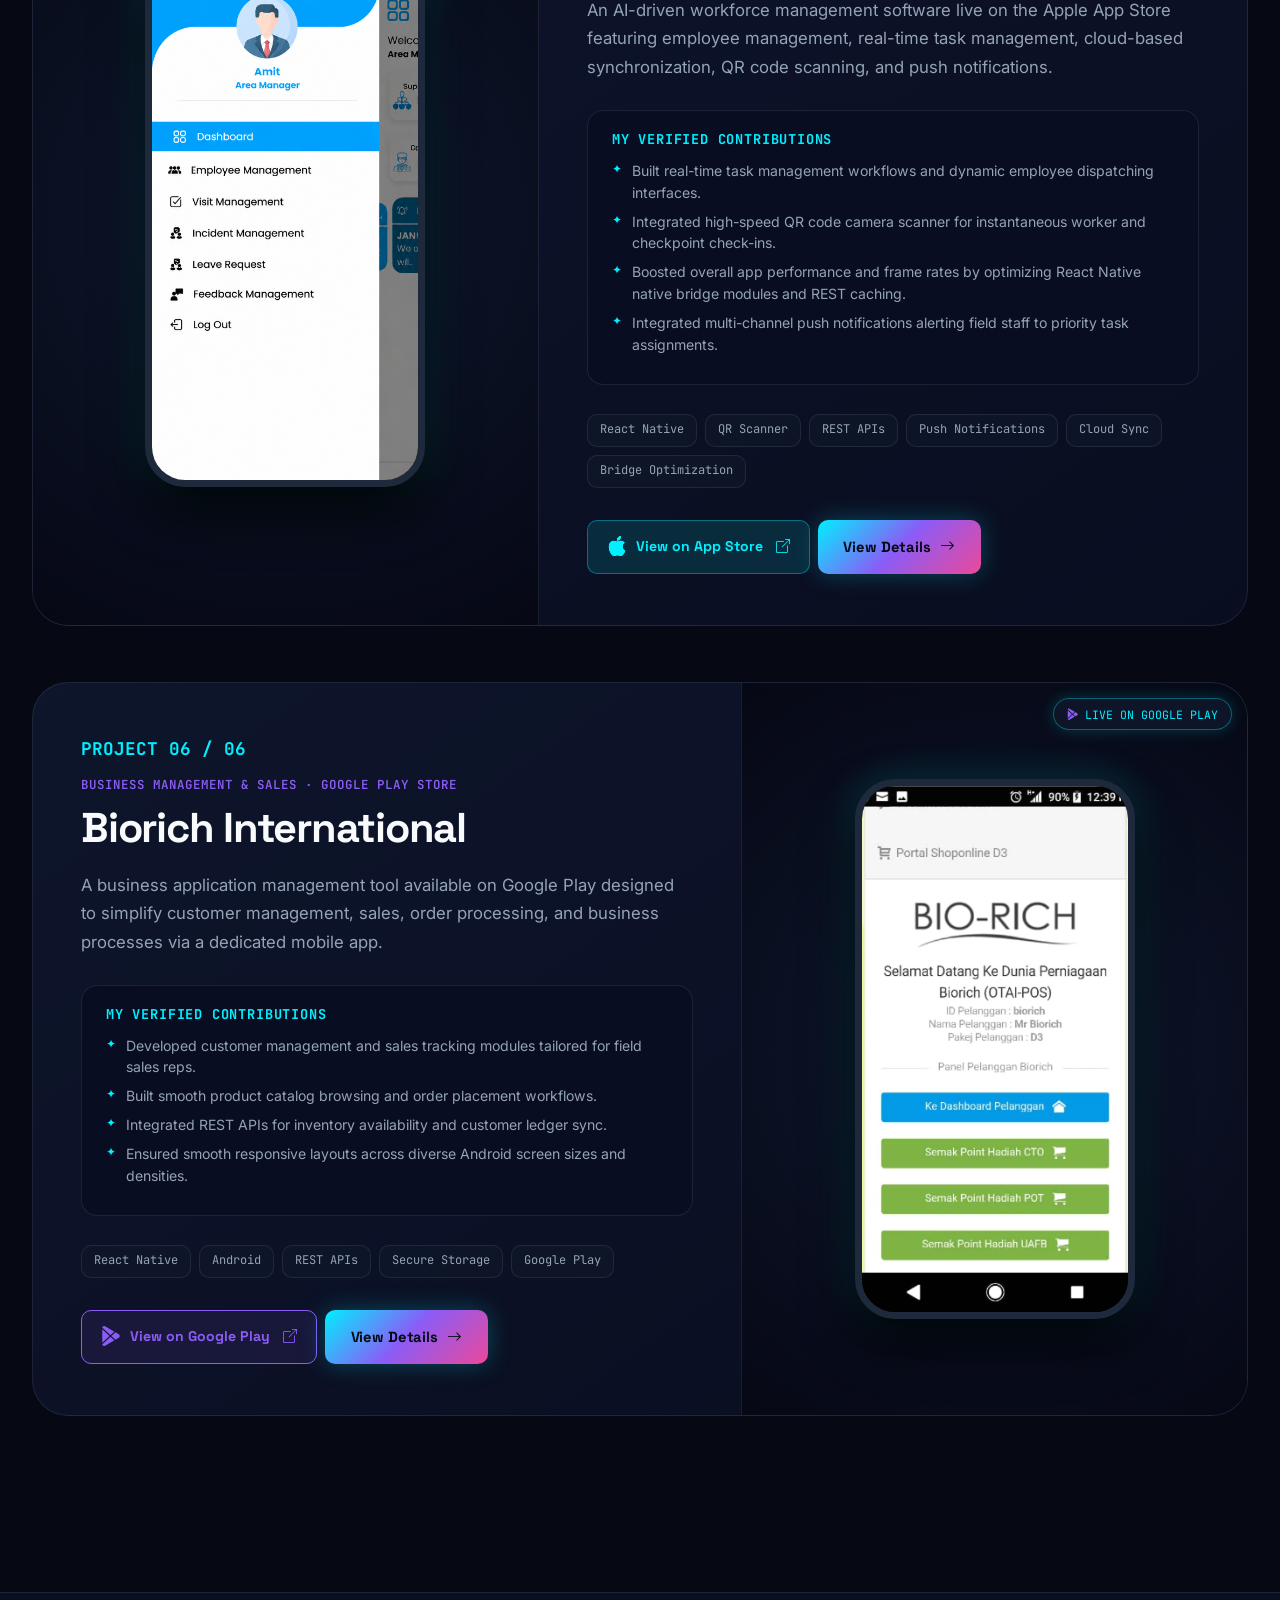
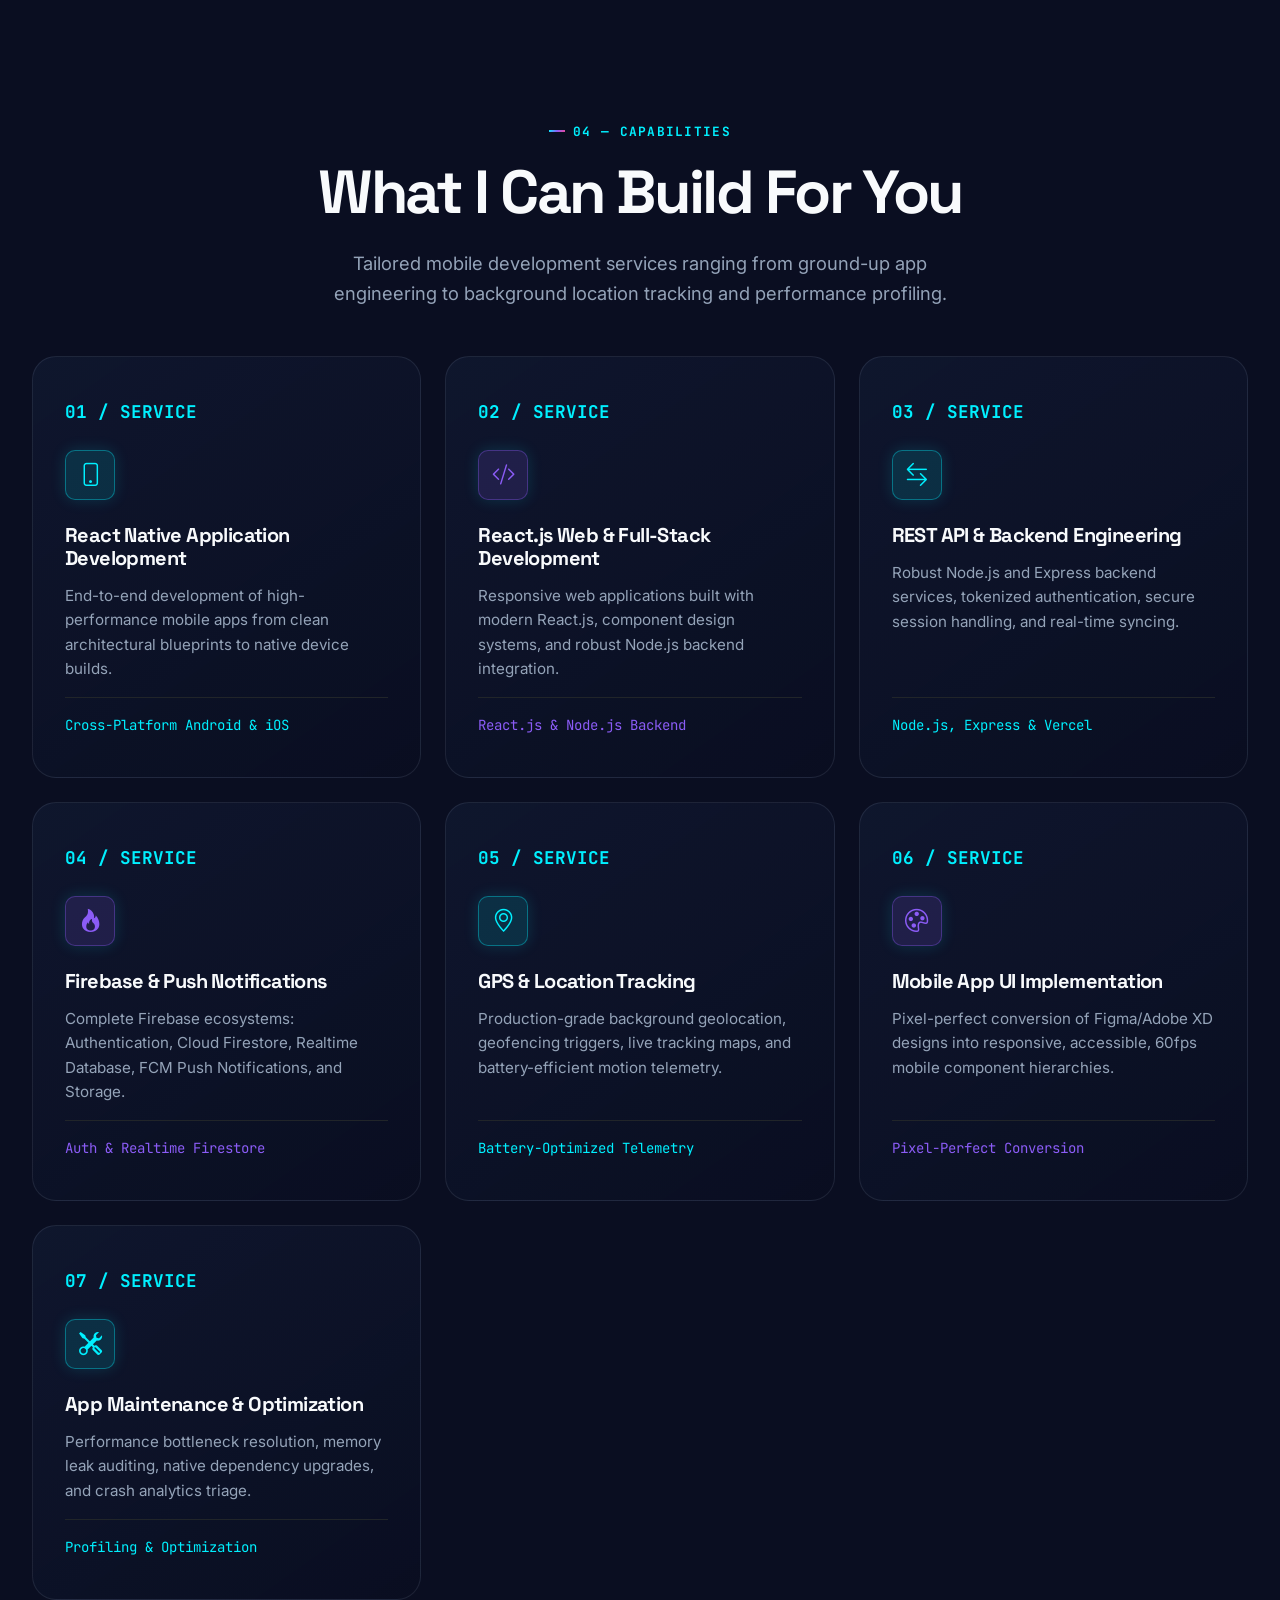
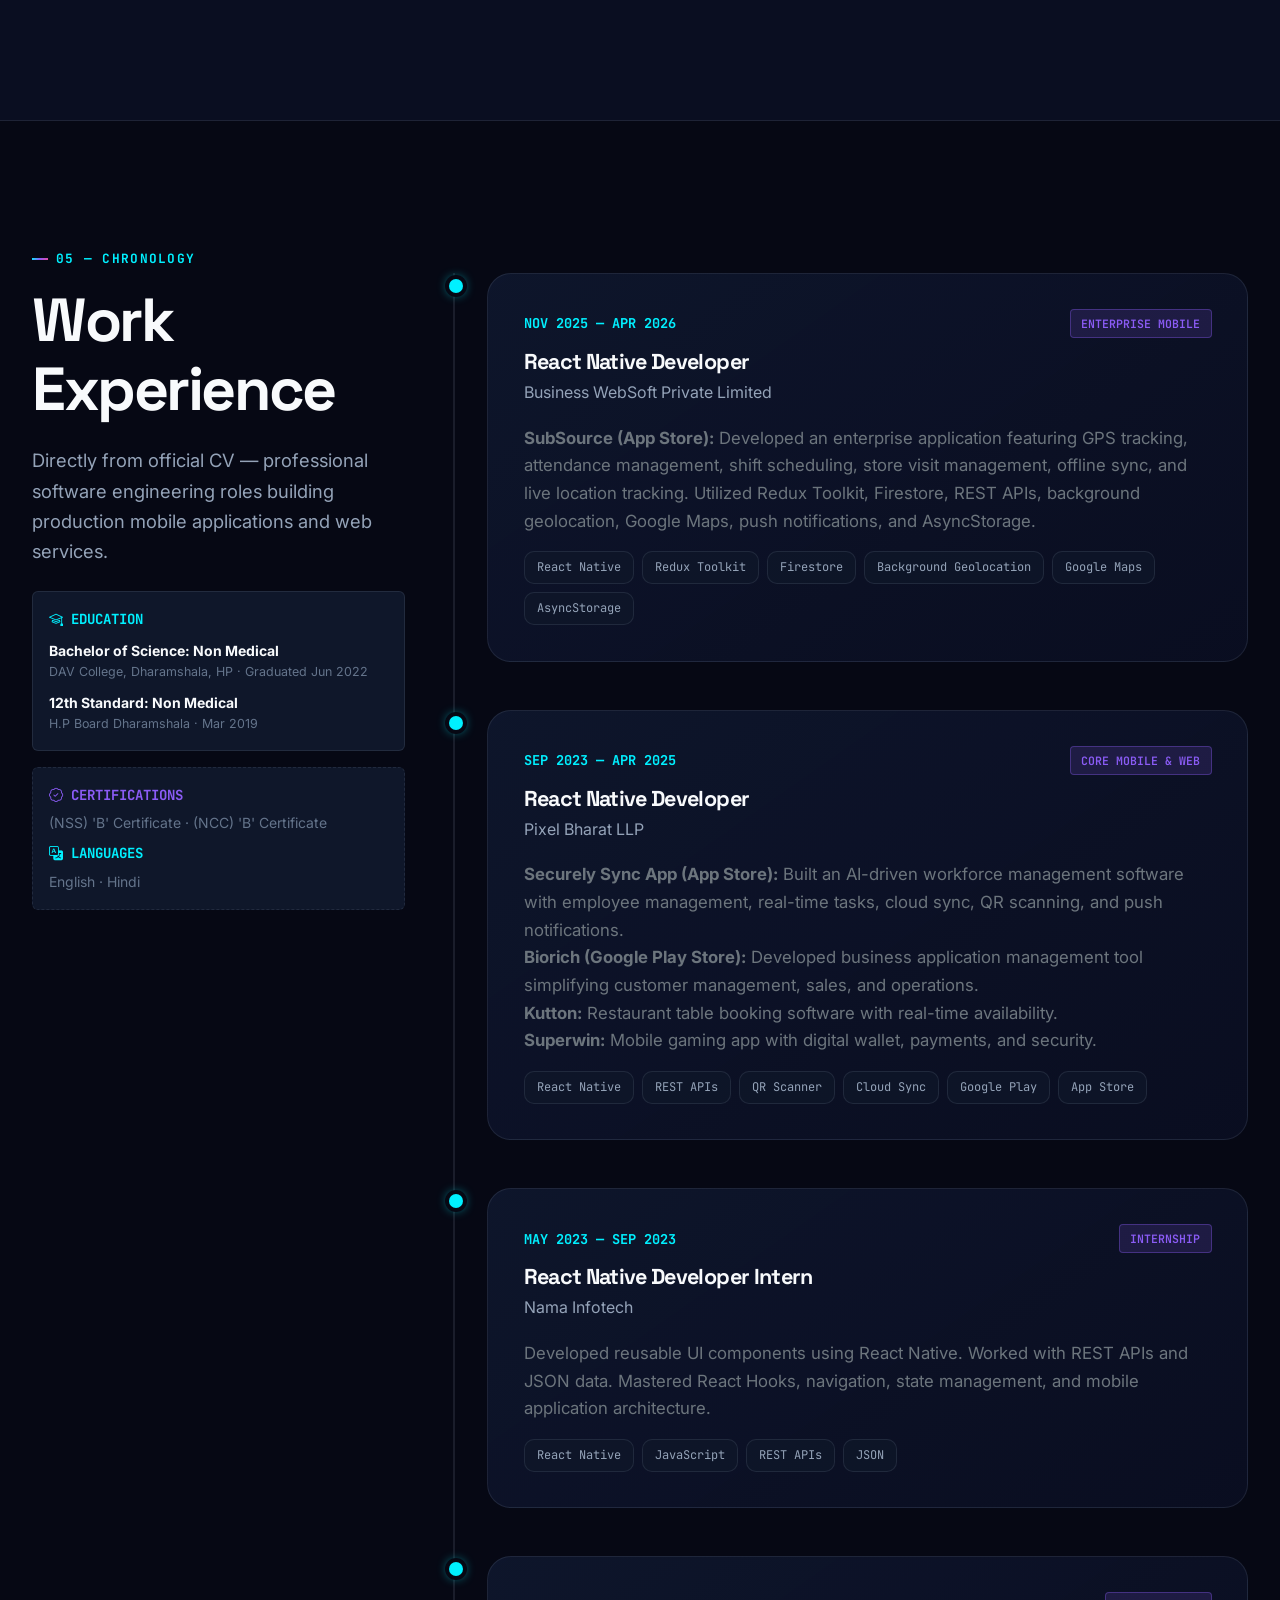
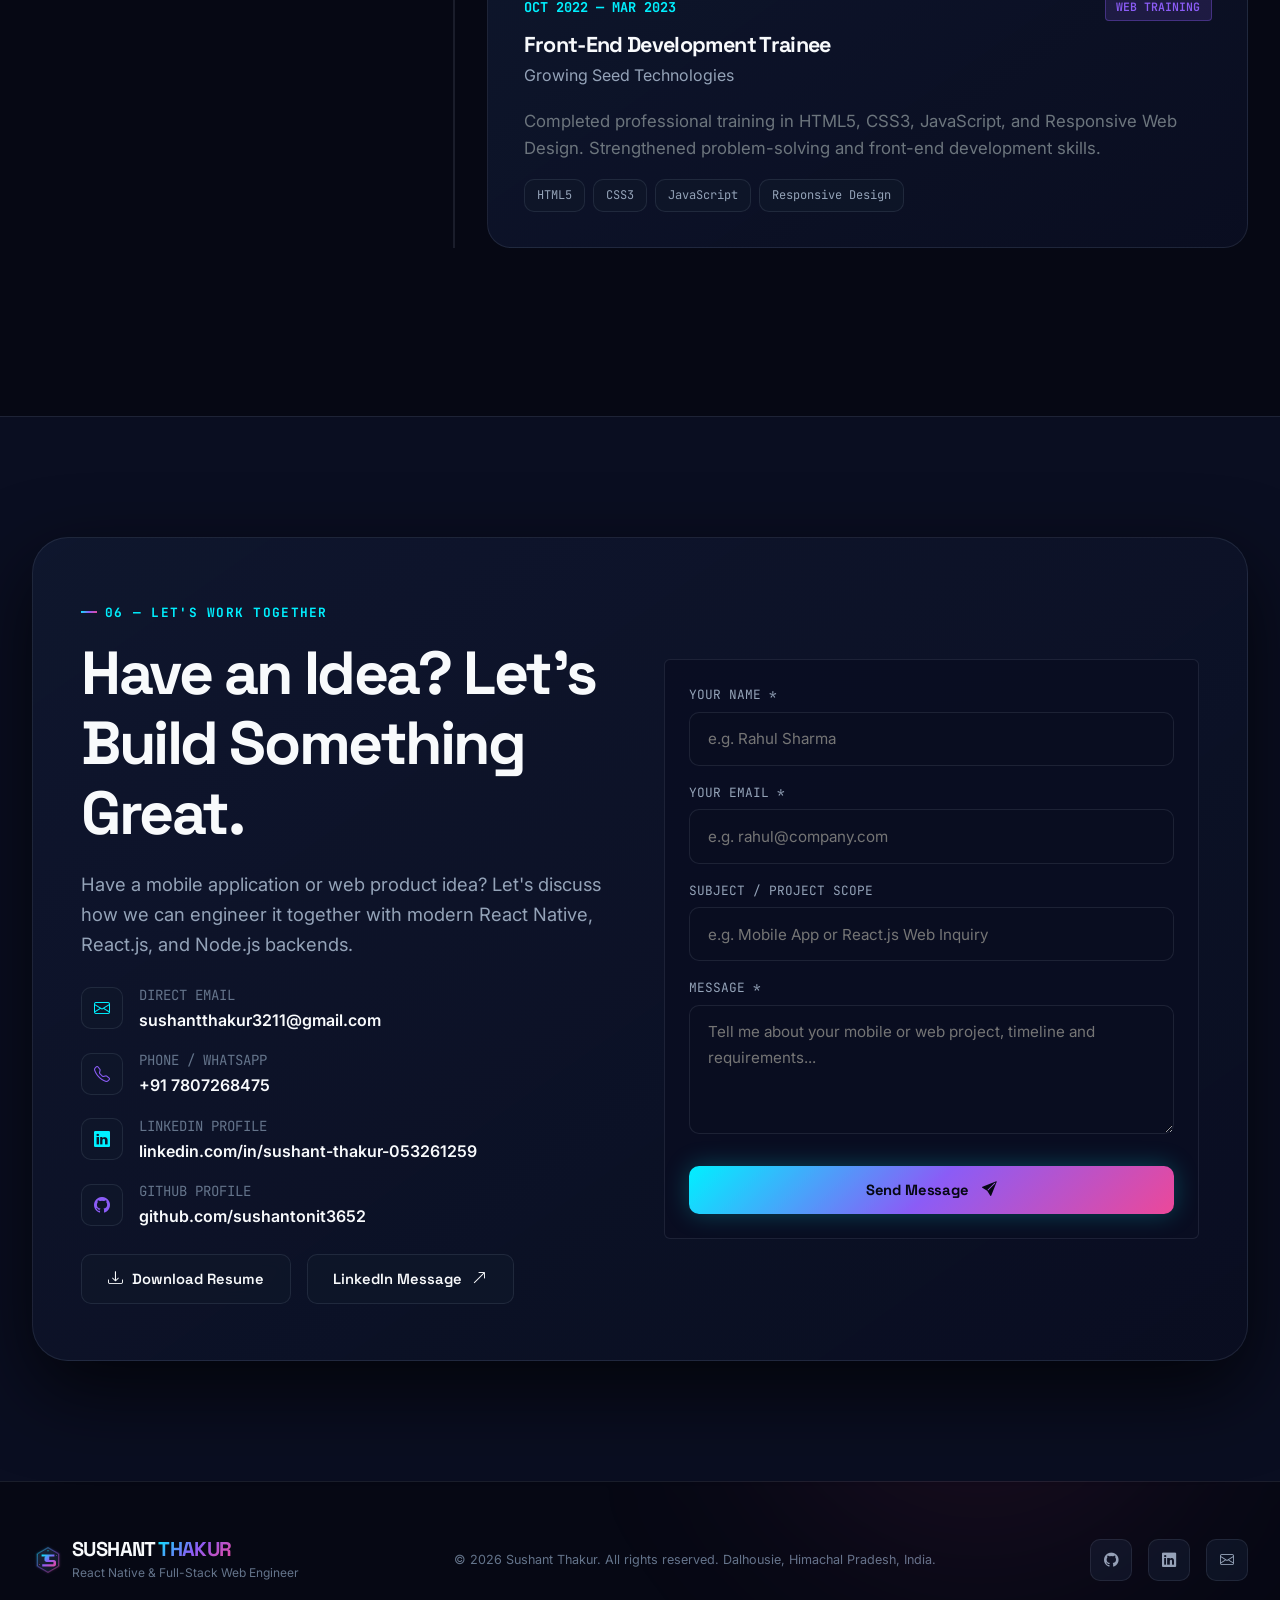
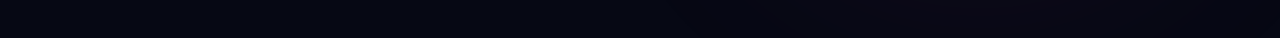
==== commit 9fb65b15: "Use real live website screenshot in modern browser mockup for Janta Diagnostic Centre" ====
--- a/index.html
+++ b/index.html
@@ -754,18 +754,27 @@
             </div>
           </div>
 
-          <!-- Real Facility Photo Showcase -->
+          <!-- Real Live Website Showcase in Sleek Browser Frame -->
           <div class="col-lg-5 project-visual-pane">
             <div class="app-badge-verified">
               <i class="bi bi-globe text-cyan"></i> LIVE ON WEB
             </div>
             
-            <div class="p-3 rounded w-100 text-center" style="max-width: 380px;">
-              <img src="assets/img/projects/janta-diagnostic.jpg" alt="Janta Diagnostic Centre Facility Building" class="rounded-4 mb-3 shadow w-100" style="height: 230px; object-fit: cover; border: 1px solid var(--border-accent);">
-              <div class="p-3 rounded" style="background: var(--bg-surface); border: 1px solid var(--border-subtle);">
-                <div class="text-cyan font-mono small fw-bold">PRODUCTION DOMAIN</div>
-                <div class="text-contrast fw-bold">jantadiagnosticscentre.in</div>
-                <div class="text-muted small">Noorpur, Bijnor (UP) &middot; 24x7 Certified Blood Bank</div>
+            <div class="mockup-card-browser">
+              <div class="mockup-browser-header">
+                <div class="browser-dots">
+                  <span></span><span></span><span></span>
+                </div>
+                <div class="browser-address-bar">
+                  <i class="bi bi-lock-fill text-success me-1"></i>
+                  <span>https://www.jantadiagnosticscentre.in</span>
+                </div>
+                <div class="browser-actions">
+                  <i class="bi bi-box-arrow-up-right"></i>
+                </div>
+              </div>
+              <div class="mockup-browser-body">
+                <img src="assets/img/projects/janta-live-screen.png" alt="Janta Diagnostic Centre Live Website Screenshot">
               </div>
             </div>
           </div>
--- a/assets/css/portfolio.css
+++ b/assets/css/portfolio.css
@@ -1415,6 +1415,116 @@
   display: block;
 }
 
+/* Browser Mockup Window for Web Projects */
+.mockup-card-browser {
+  width: 100%;
+  max-width: 440px;
+  background: var(--bg-surface-elevated);
+  border-radius: var(--radius-md);
+  border: 1px solid var(--border-accent);
+  box-shadow: 
+    0 25px 50px rgba(0, 0, 0, 0.7),
+    0 0 35px rgba(0, 240, 255, 0.15);
+  overflow: hidden;
+  display: flex;
+  flex-direction: column;
+  transition: transform 0.4s cubic-bezier(0.16, 1, 0.3, 1), box-shadow 0.4s ease;
+  margin: 0 auto;
+}
+
+.mockup-card-browser:hover {
+  transform: translateY(-6px) scale(1.02);
+  box-shadow: 
+    0 35px 60px rgba(0, 0, 0, 0.85),
+    0 0 45px rgba(0, 240, 255, 0.28);
+}
+
+.mockup-browser-header {
+  background: rgba(10, 14, 33, 0.95);
+  padding: 0.65rem 0.95rem;
+  display: flex;
+  align-items: center;
+  justify-content: space-between;
+  gap: 0.75rem;
+  border-bottom: 1px solid var(--border-subtle);
+}
+
+.browser-dots {
+  display: flex;
+  align-items: center;
+  gap: 6px;
+}
+
+.browser-dots span {
+  width: 10px;
+  height: 10px;
+  border-radius: 50%;
+  display: inline-block;
+}
+
+.browser-dots span:nth-child(1) { background: #FF5F56; }
+.browser-dots span:nth-child(2) { background: #FFBD2E; }
+.browser-dots span:nth-child(3) { background: #27C93F; }
+
+.browser-address-bar {
+  flex: 1;
+  background: rgba(15, 23, 42, 0.85);
+  border: 1px solid var(--border-subtle);
+  border-radius: 6px;
+  padding: 0.25rem 0.65rem;
+  font-family: var(--font-mono);
+  font-size: 0.72rem;
+  color: var(--text-secondary);
+  display: flex;
+  align-items: center;
+  overflow: hidden;
+  white-space: nowrap;
+  text-overflow: ellipsis;
+}
+
+.browser-address-bar i {
+  font-size: 0.7rem;
+}
+
+.browser-actions {
+  color: var(--text-muted);
+  font-size: 0.75rem;
+}
+
+.mockup-browser-body {
+  width: 100%;
+  aspect-ratio: 16 / 10.5;
+  overflow: hidden;
+  background: #000;
+}
+
+.mockup-browser-body img {
+  width: 100%;
+  height: 100%;
+  object-fit: cover;
+  object-position: top center;
+  display: block;
+}
+
+[data-theme="light"] .mockup-card-browser {
+  background: #FFFFFF;
+  border-color: rgba(2, 132, 199, 0.35);
+  box-shadow: 
+    0 20px 45px rgba(15, 23, 42, 0.14),
+    0 0 30px rgba(2, 132, 199, 0.12);
+}
+
+[data-theme="light"] .mockup-browser-header {
+  background: #F1F5F9;
+  border-bottom-color: rgba(148, 163, 184, 0.3);
+}
+
+[data-theme="light"] .browser-address-bar {
+  background: #FFFFFF;
+  border-color: rgba(148, 163, 184, 0.3);
+  color: #334155;
+}
+
 .app-badge-verified {
   position: absolute;
   top: 15px;
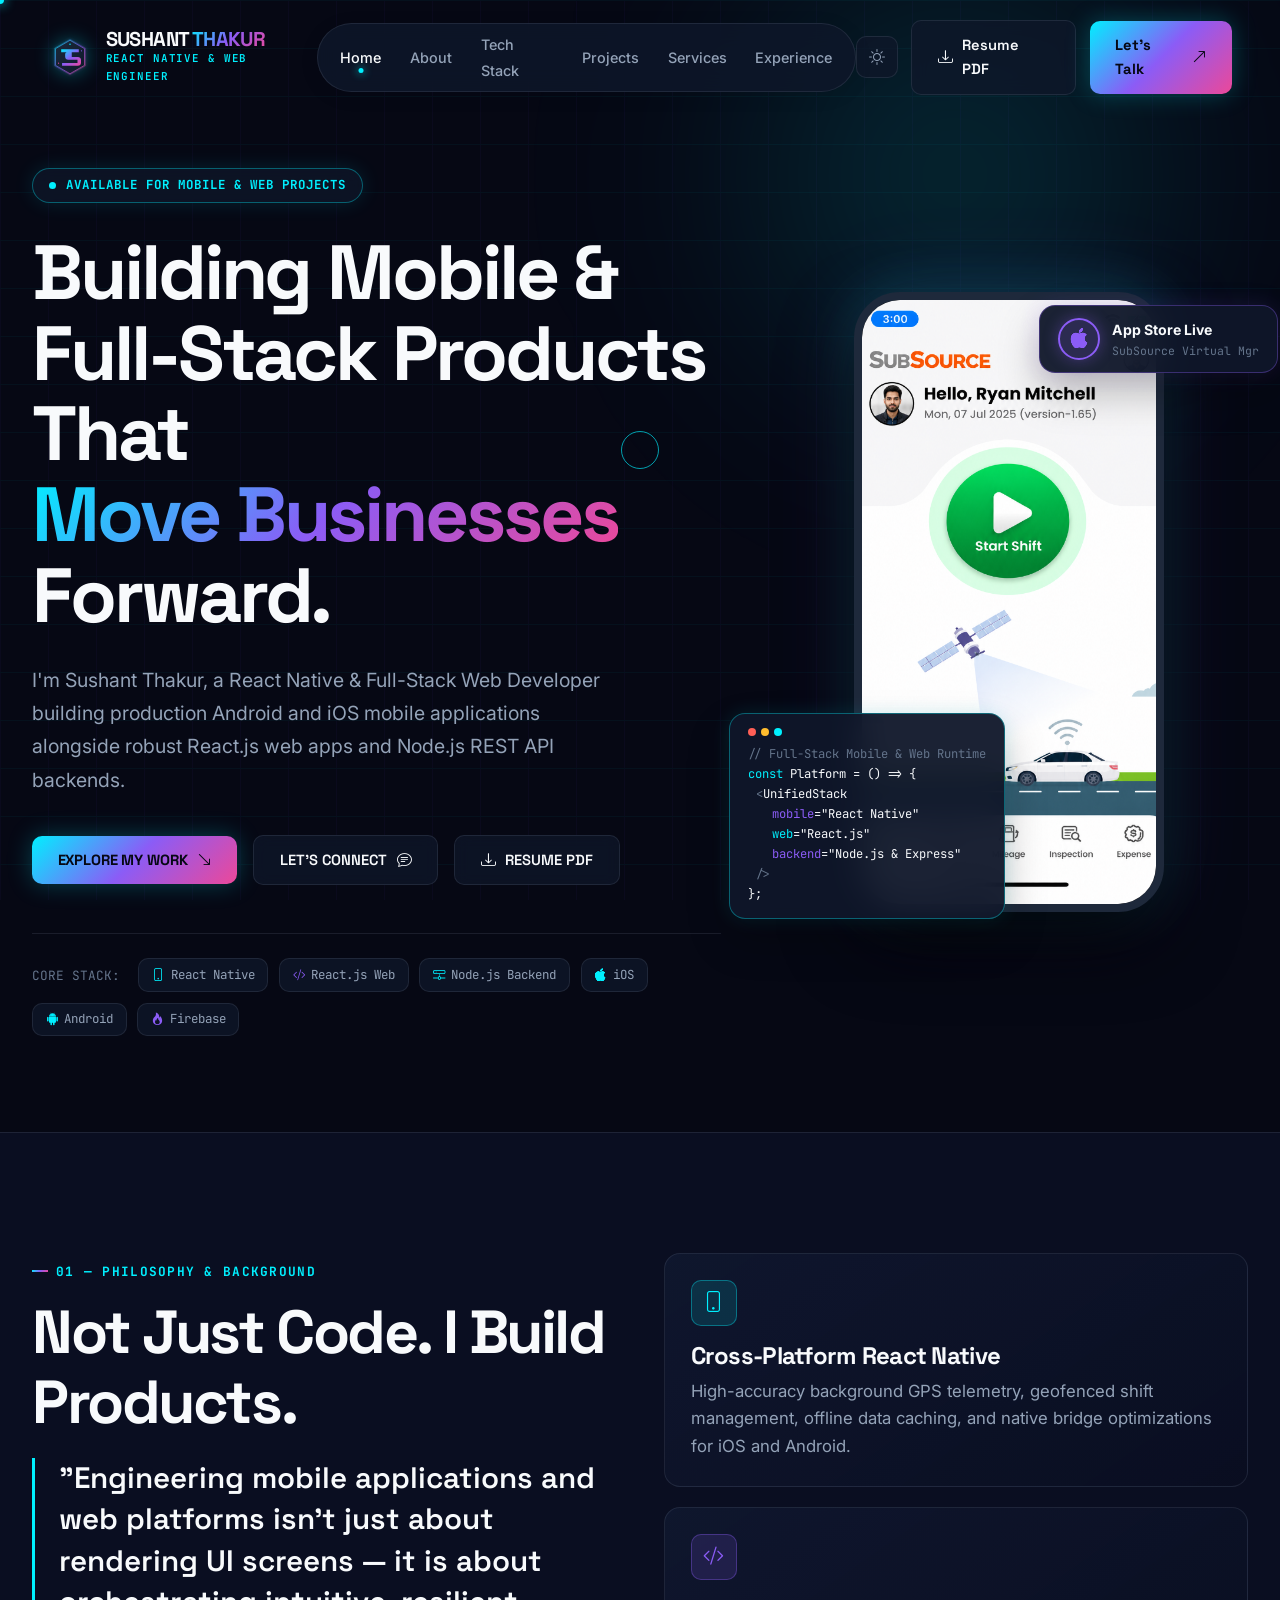
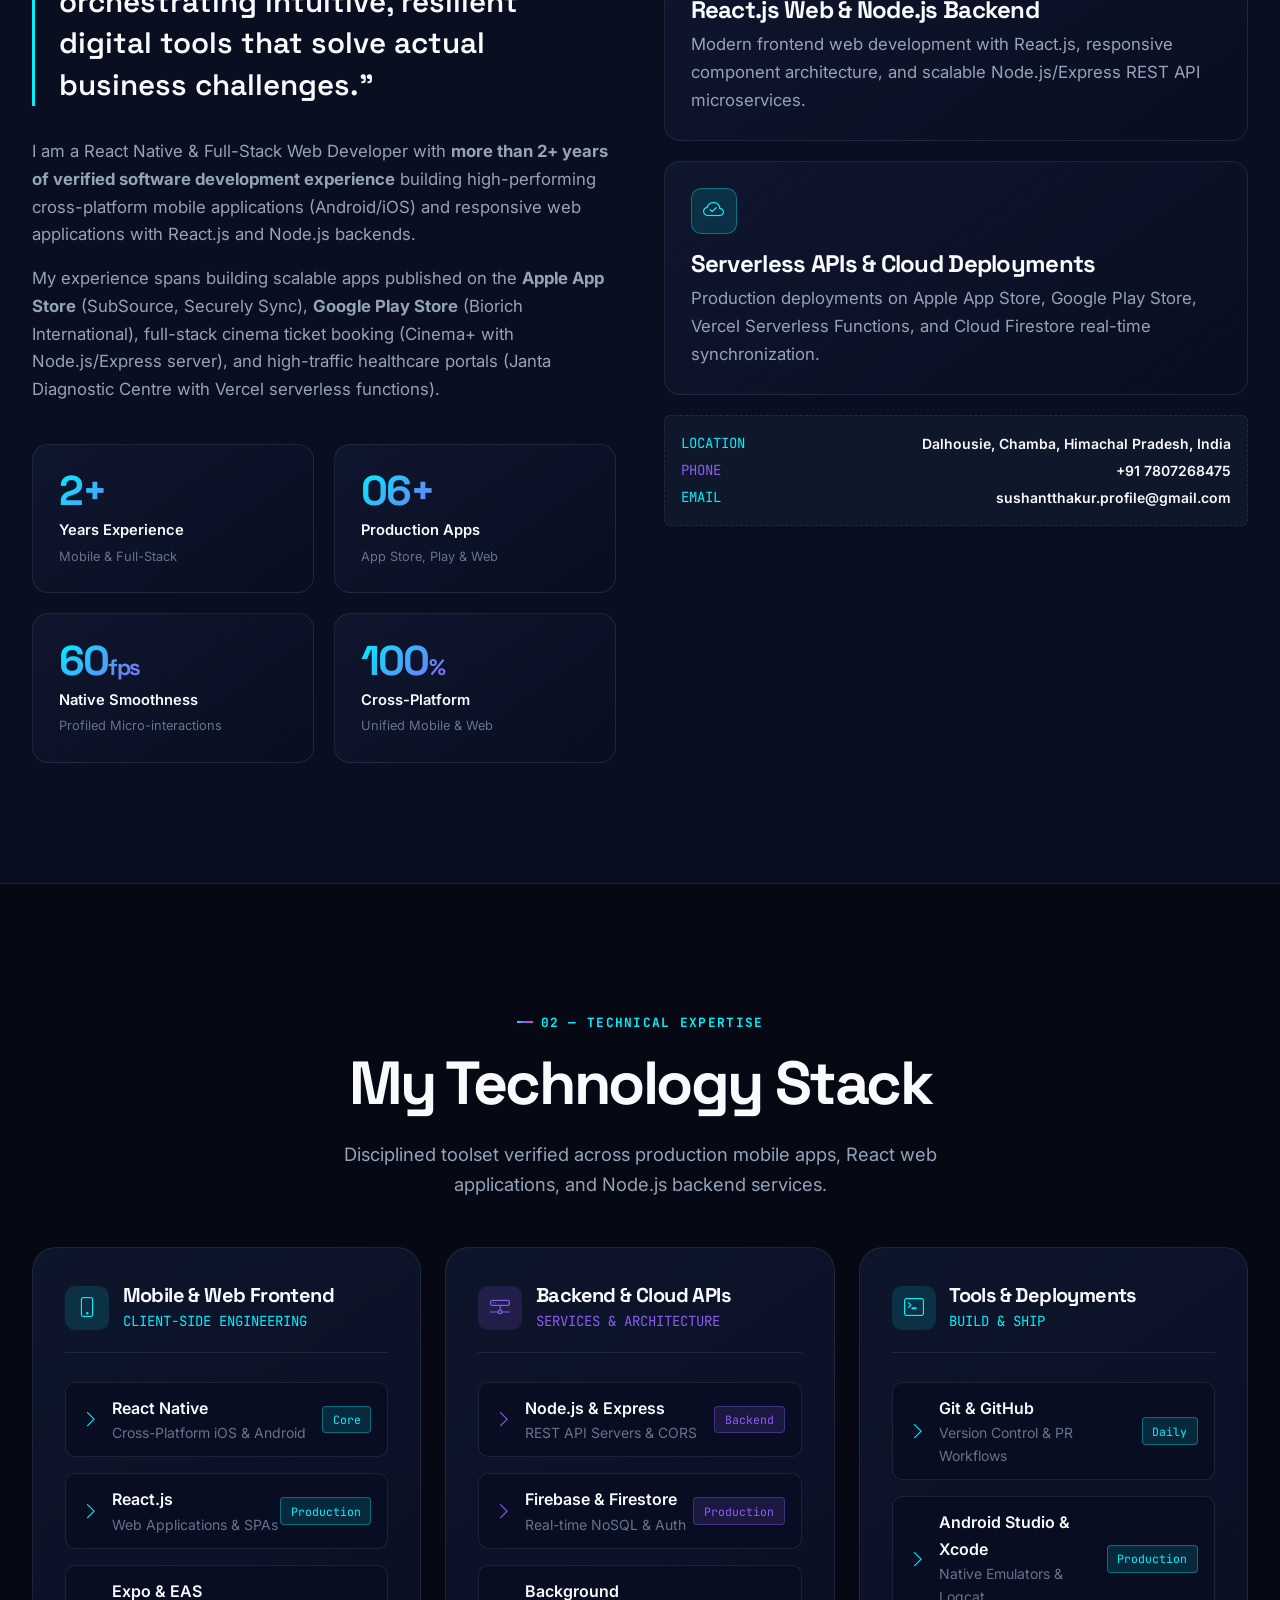
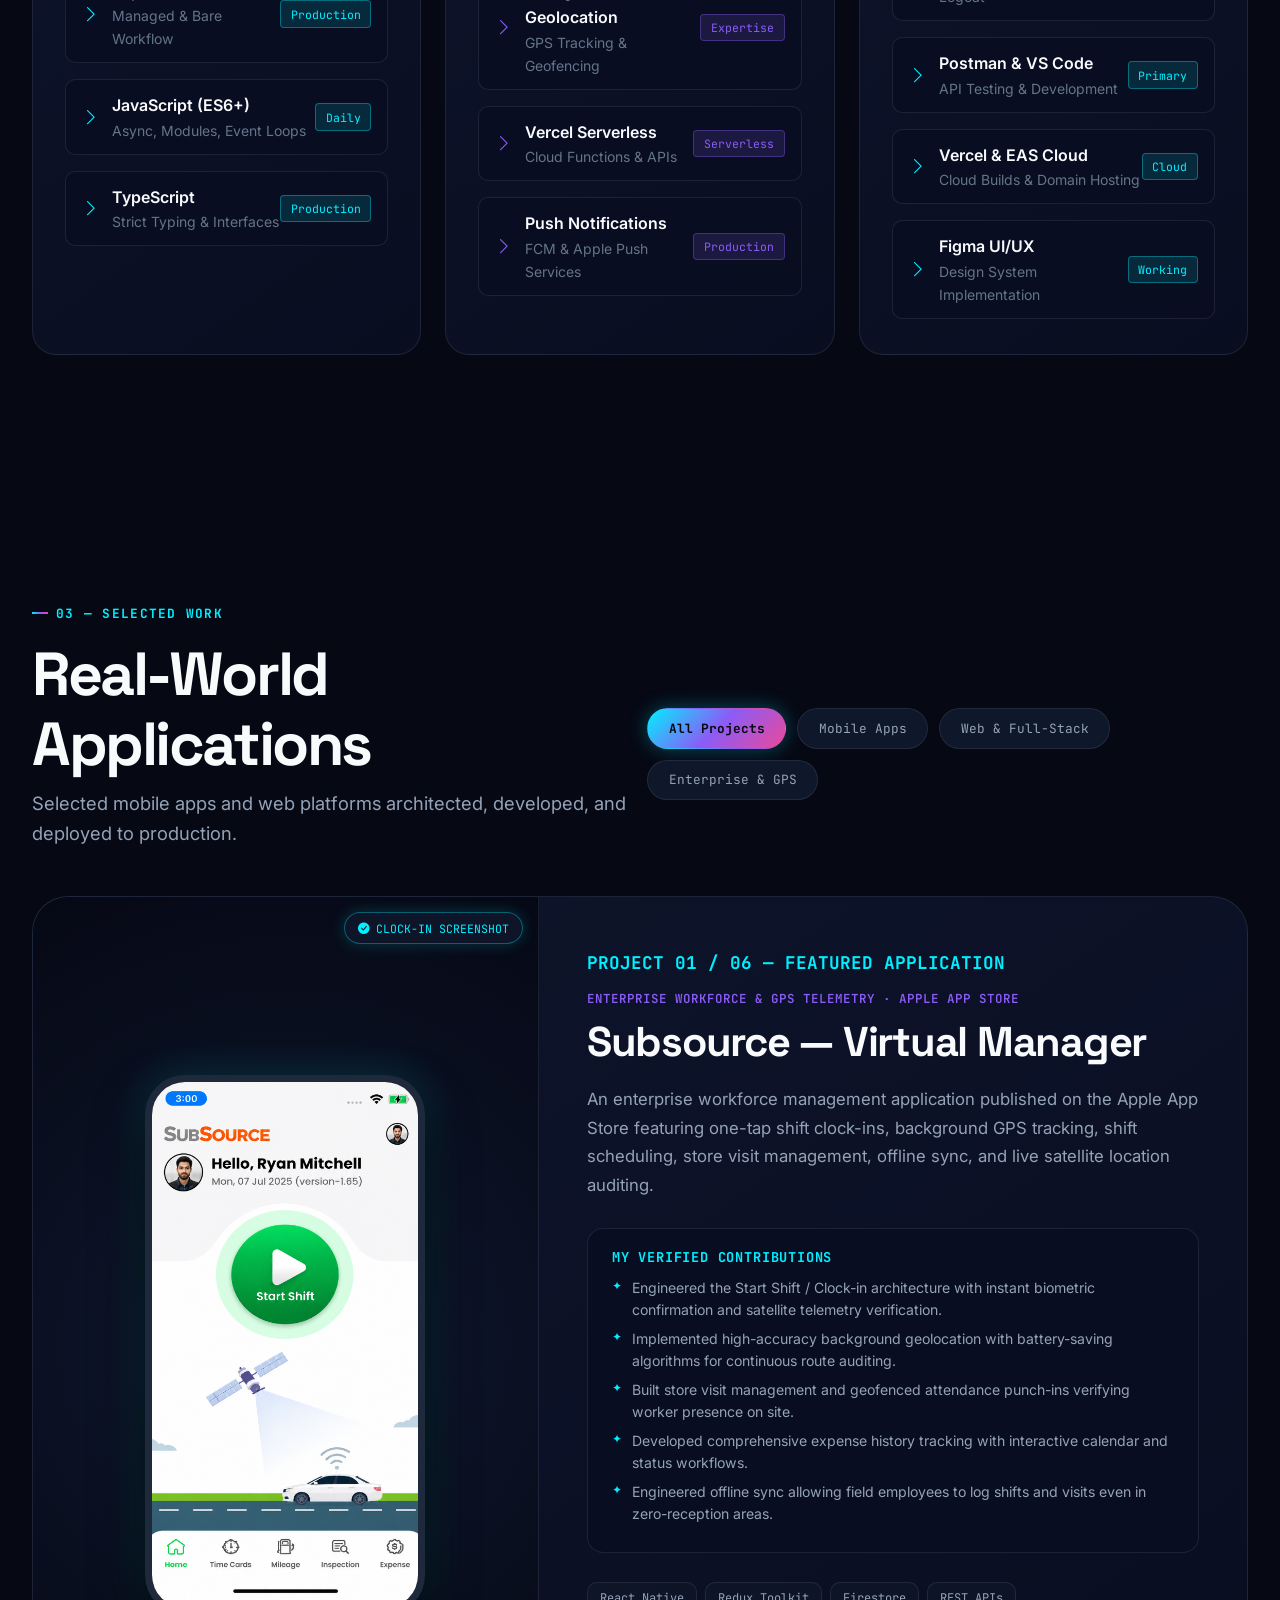
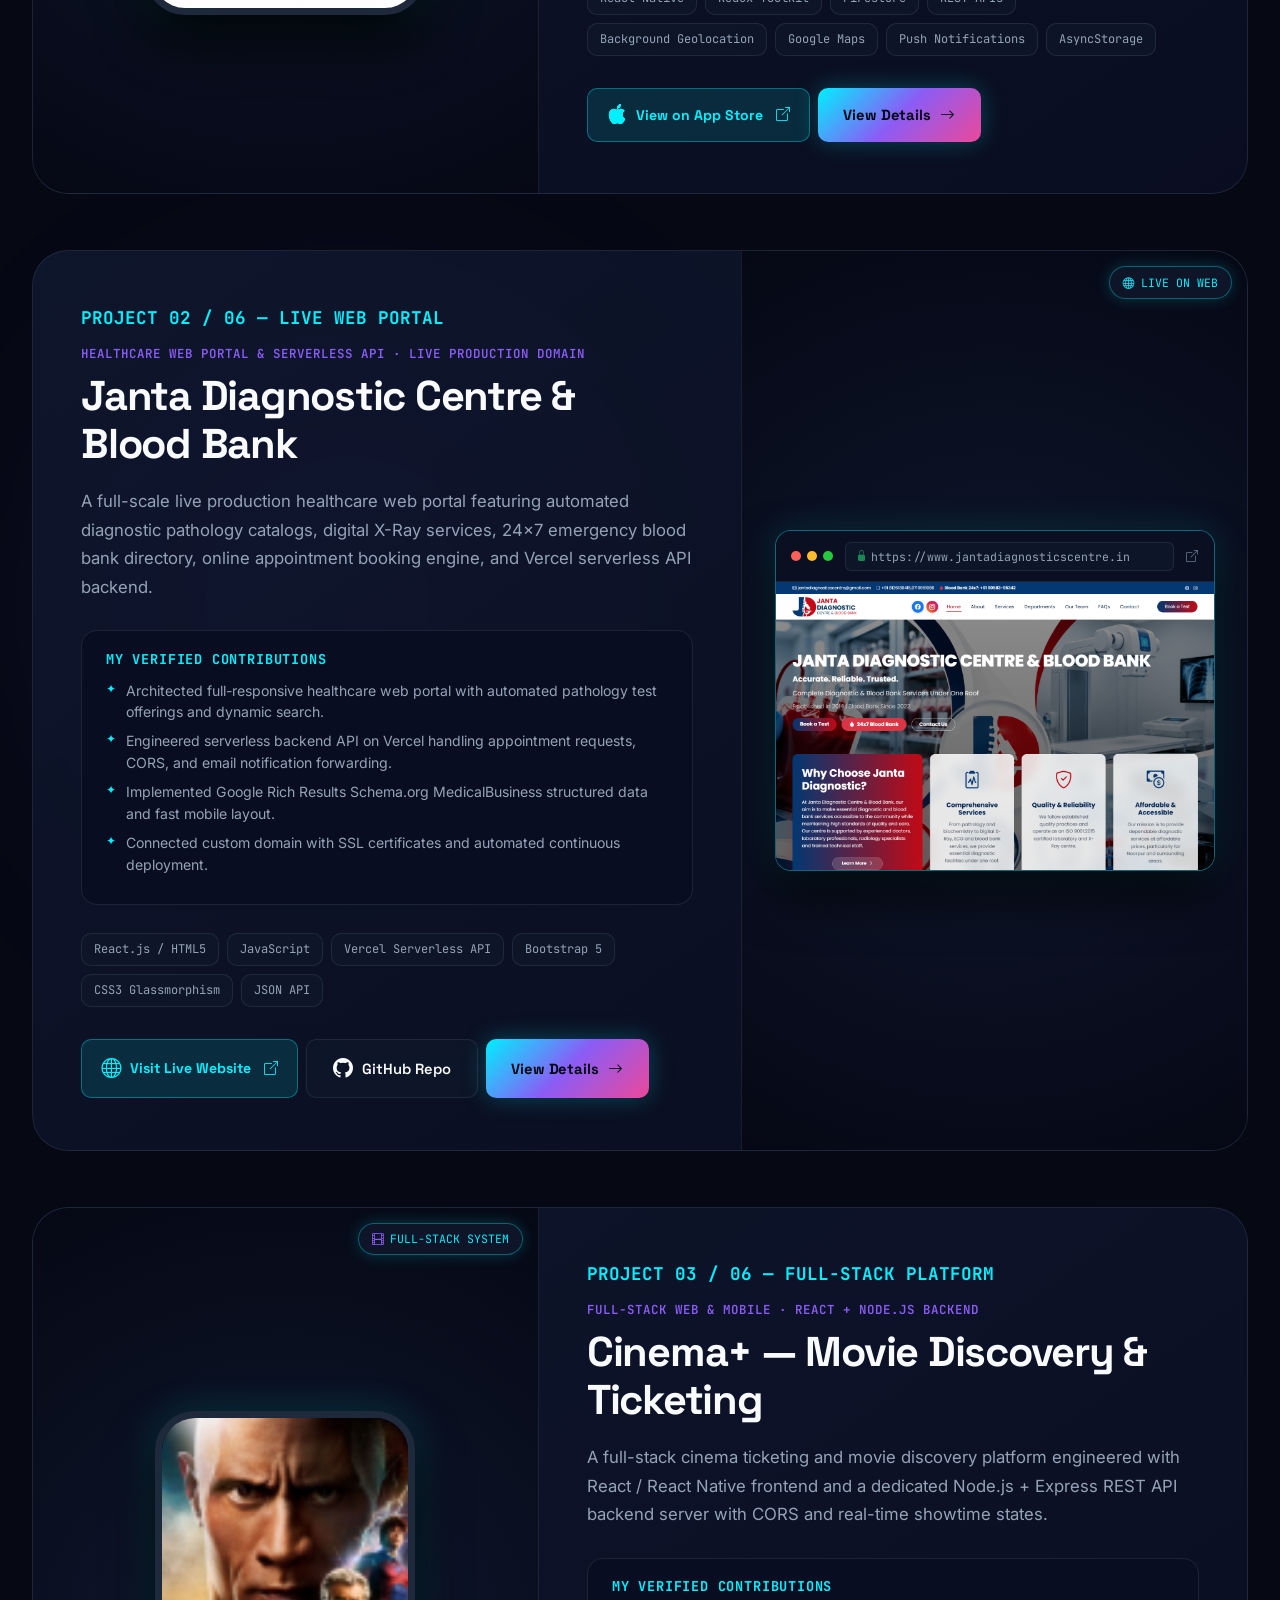
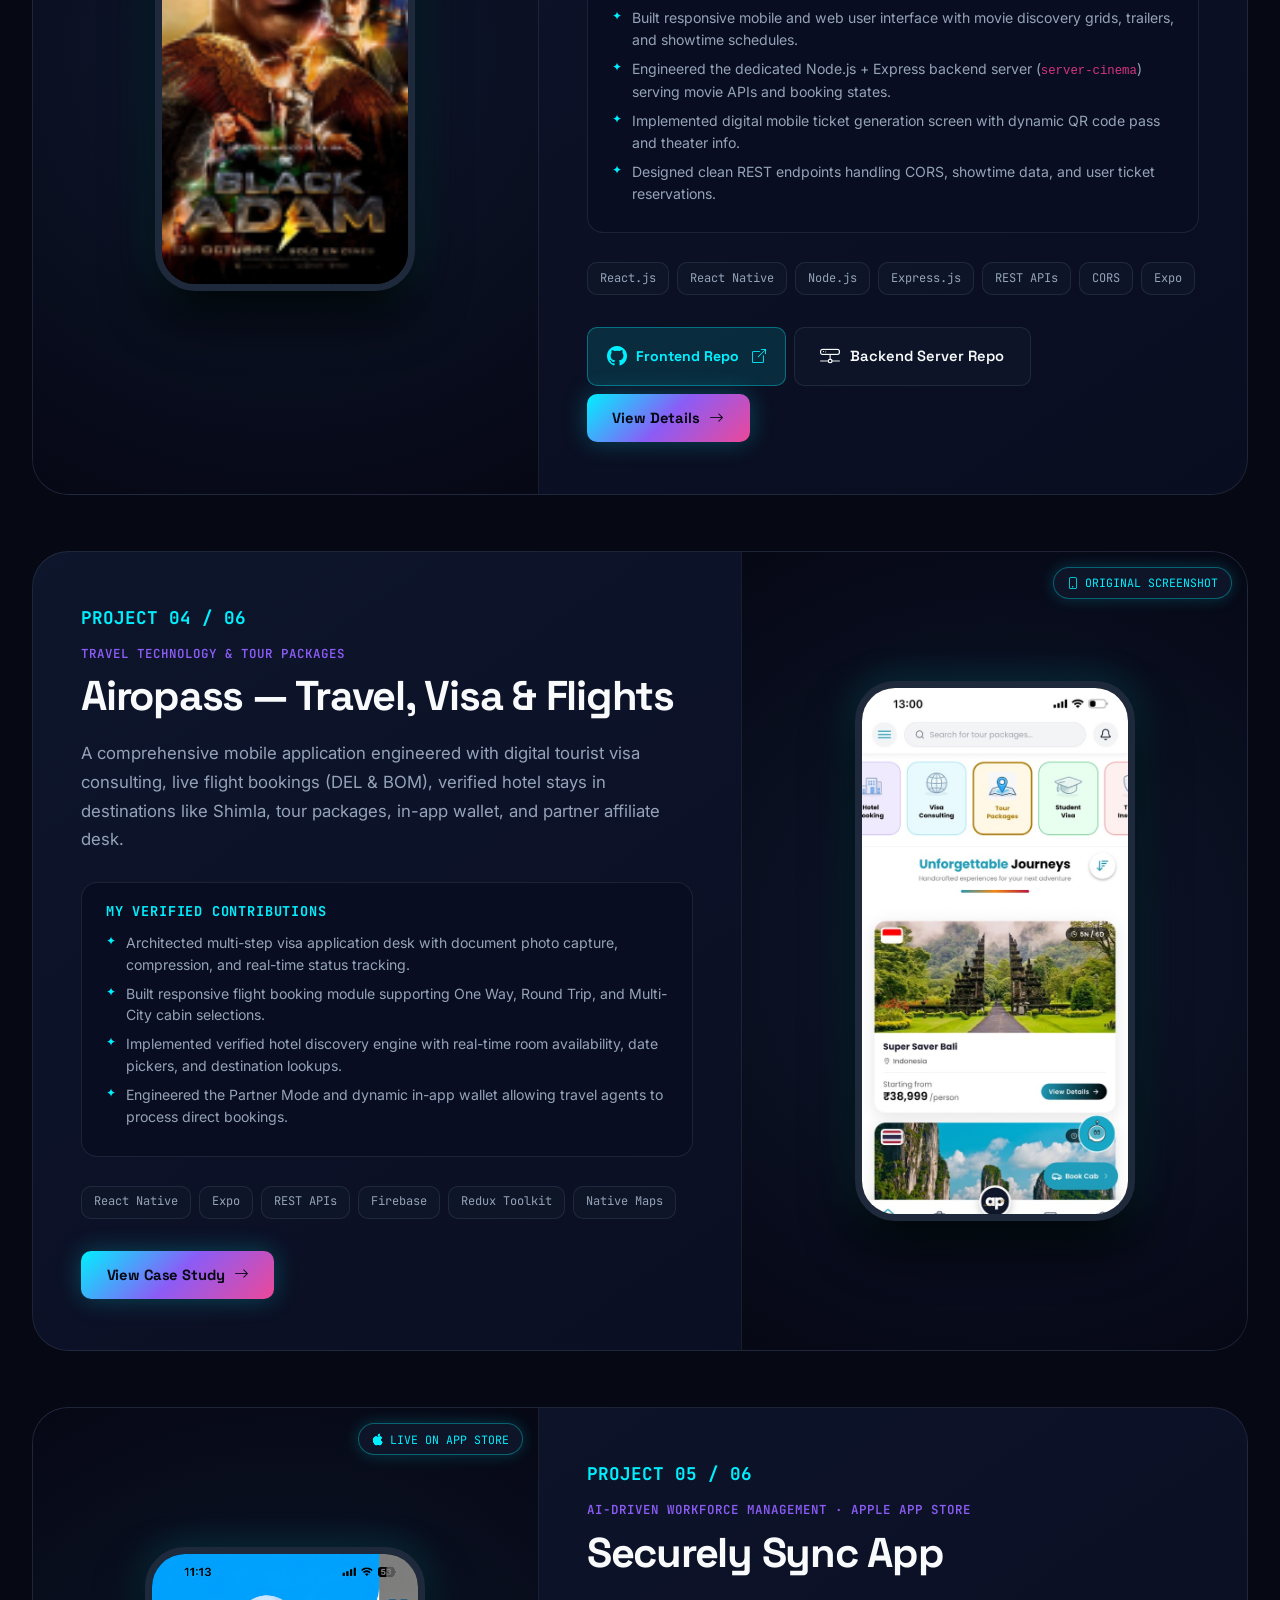
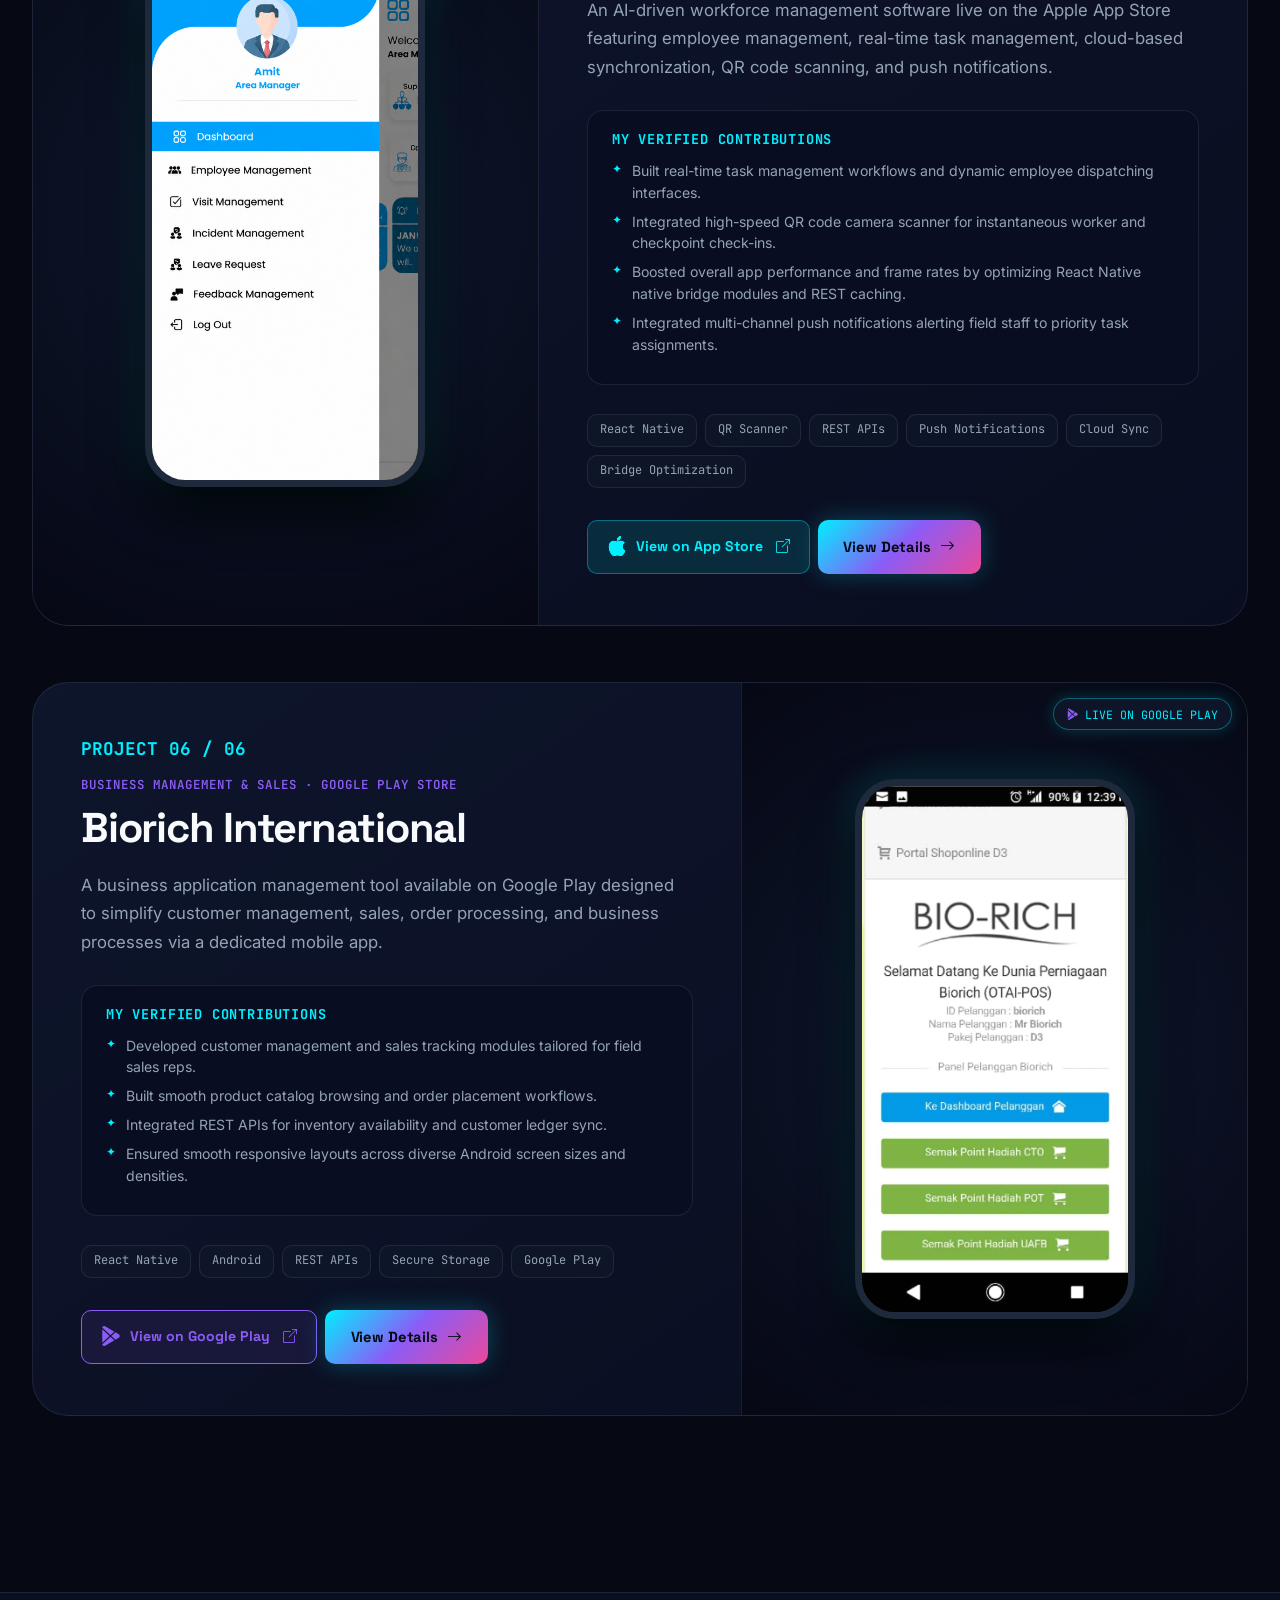
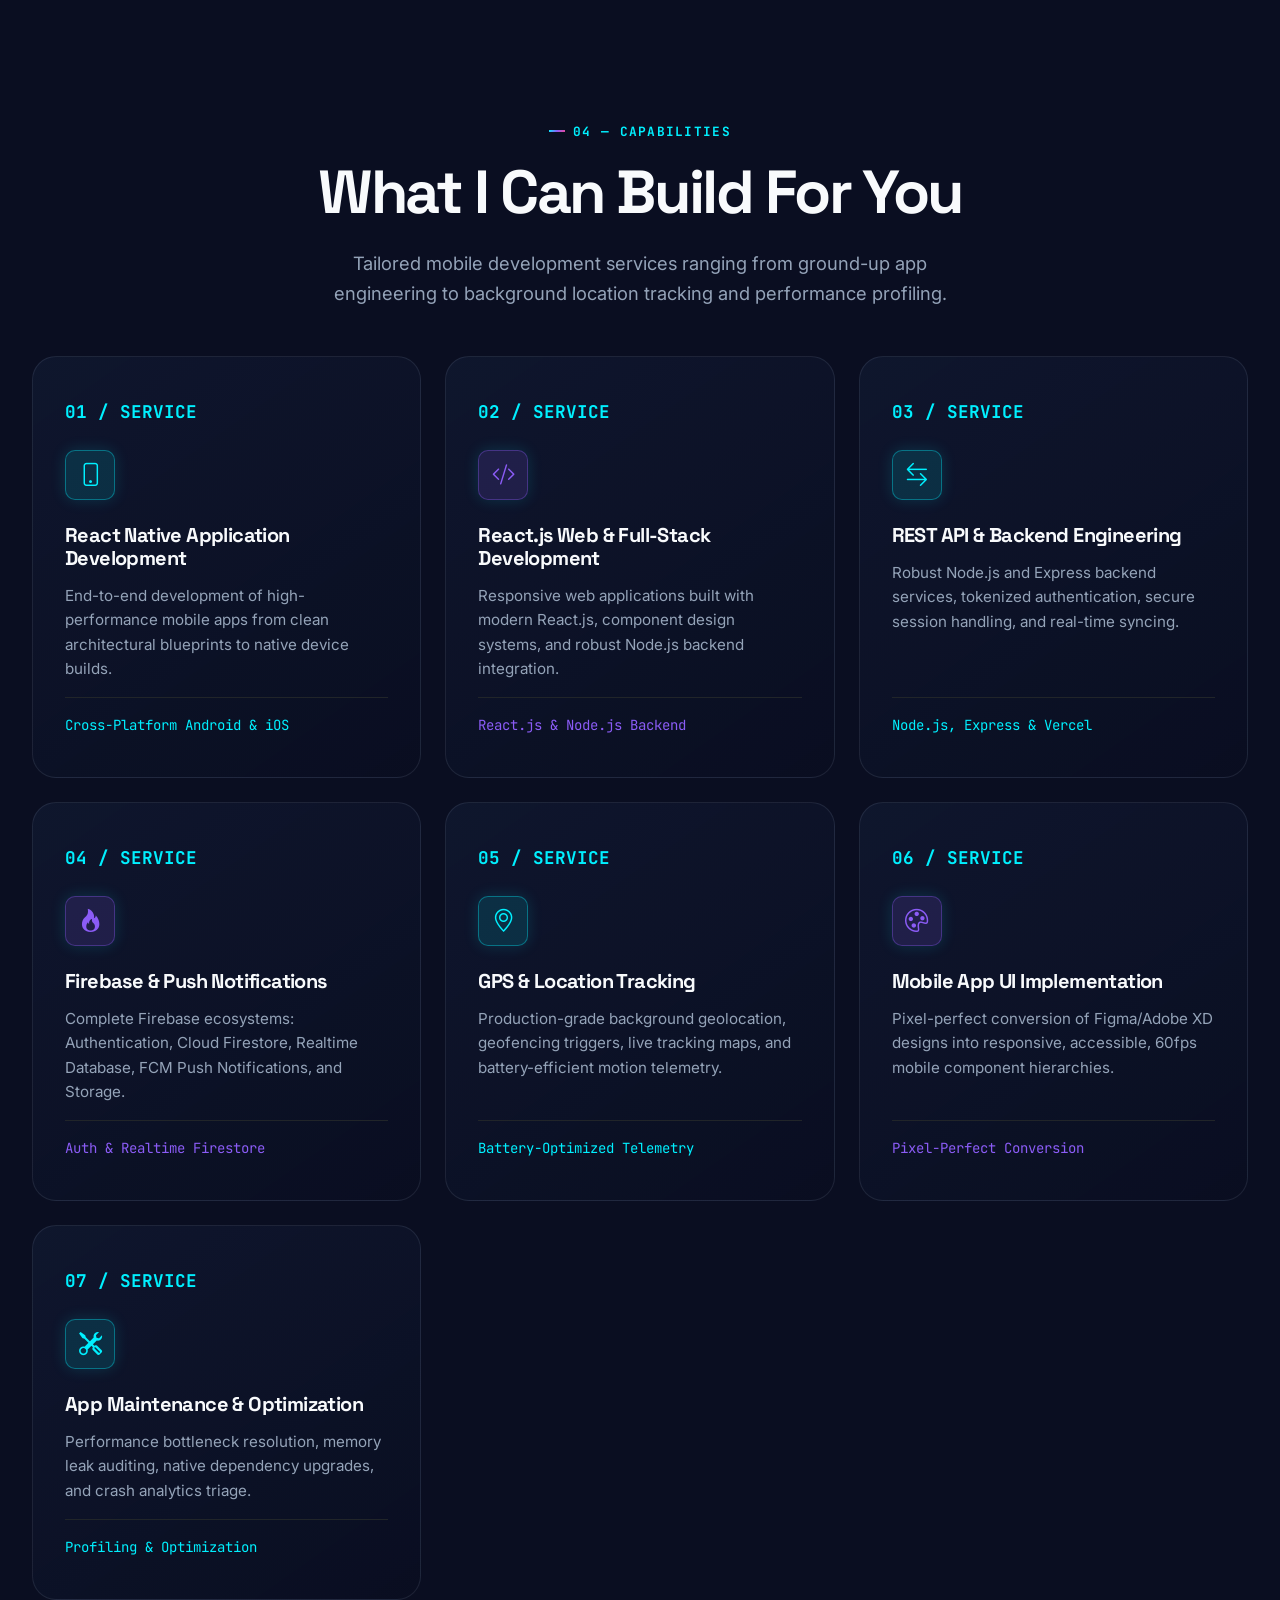
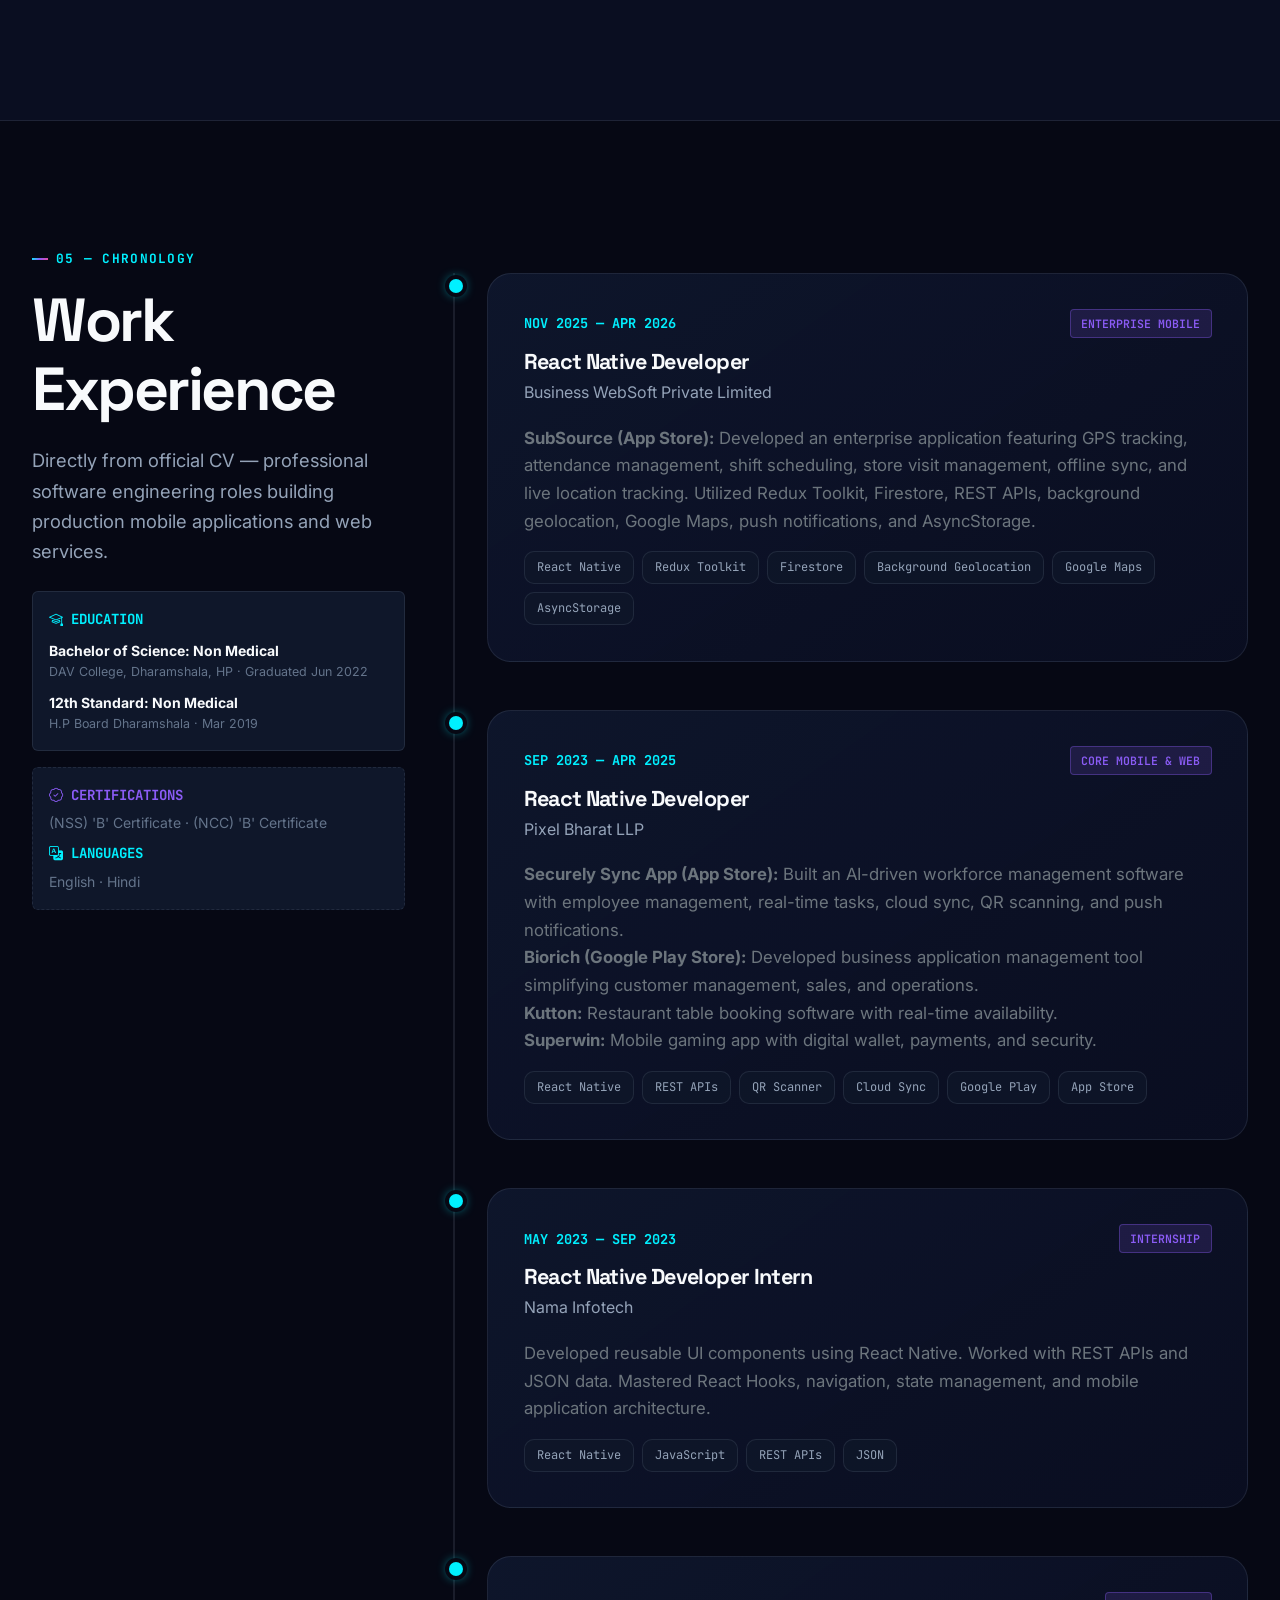
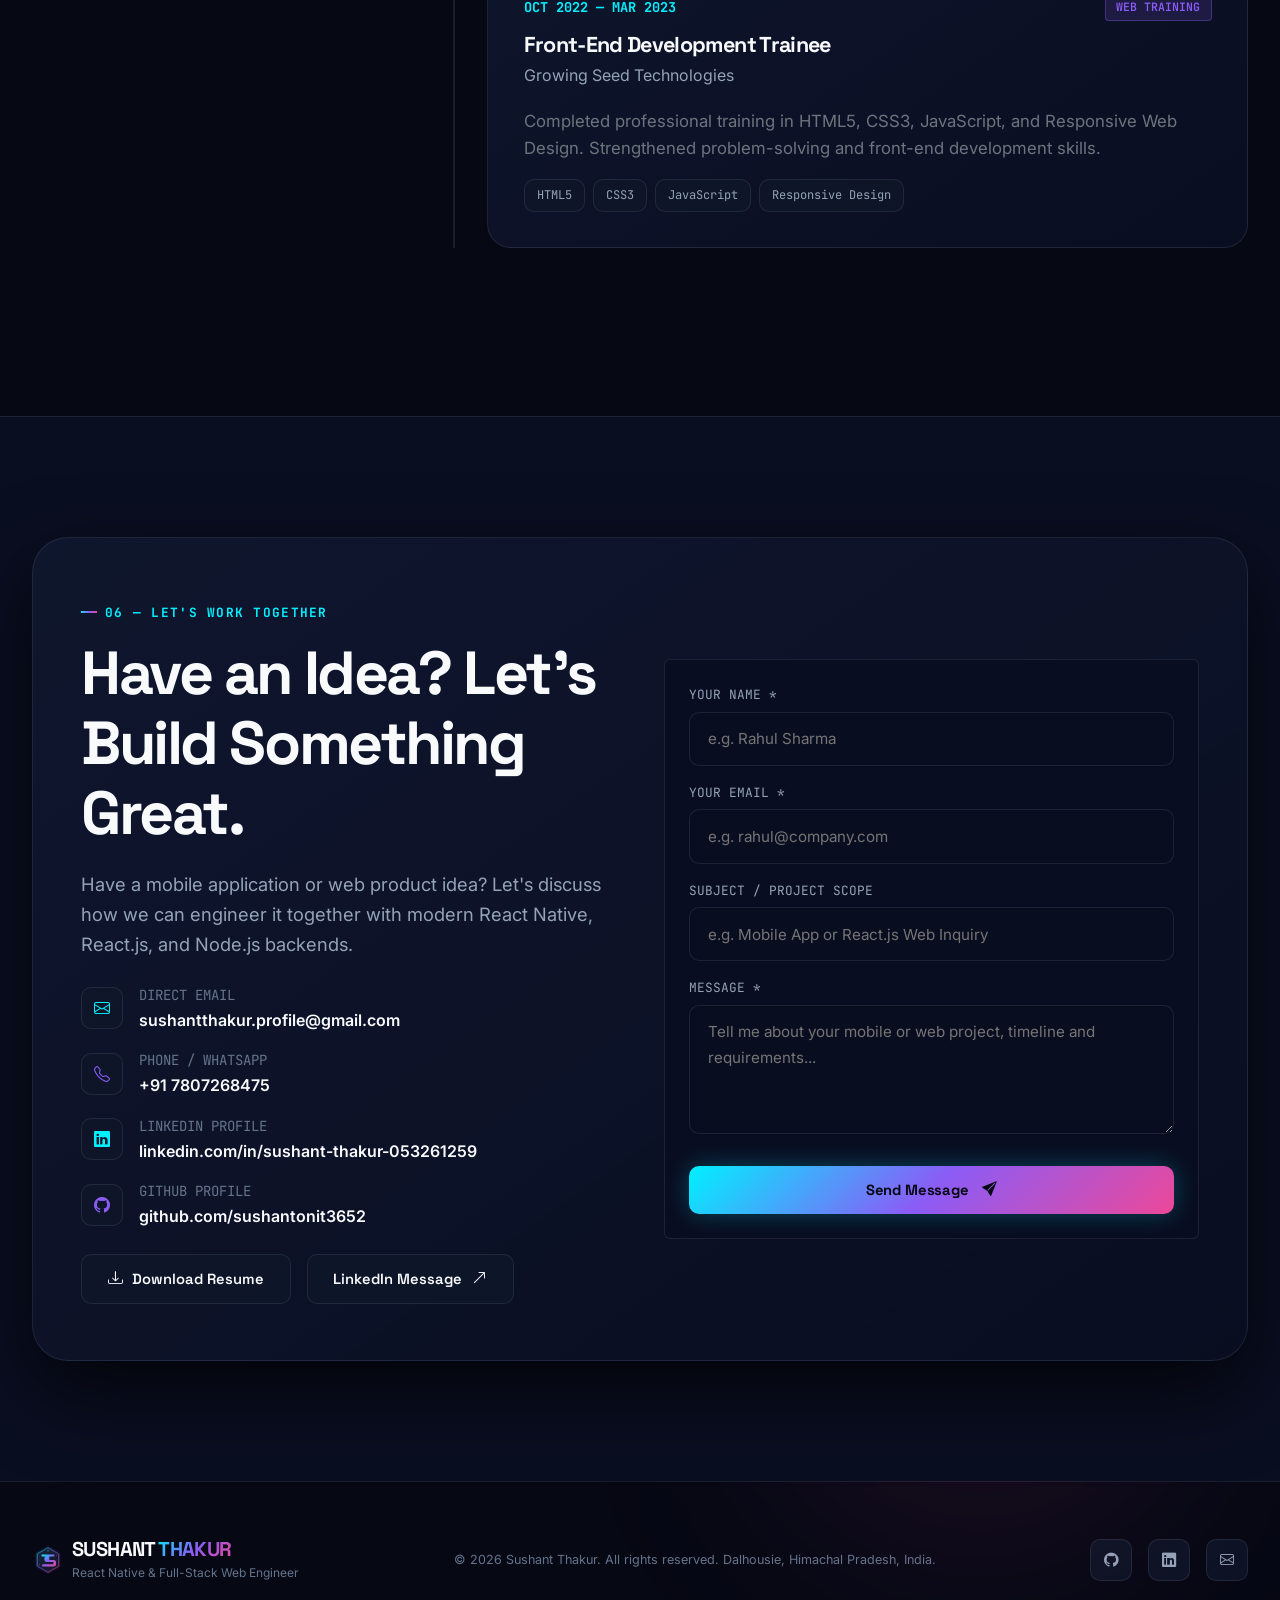
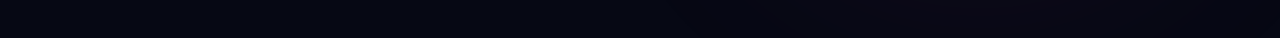
==== commit effb211f: "Update official contact email everywhere to sushantthakur.profile@gmail.com" ====
--- a/index.html
+++ b/index.html
@@ -193,7 +193,7 @@
       <div class="drawer-socials">
         <a href="https://github.com/sushantonit3652" target="_blank" rel="noopener noreferrer" class="footer-social-link" title="GitHub"><i class="bi bi-github"></i></a>
         <a href="https://www.linkedin.com/in/sushant-thakur-053261259/" target="_blank" rel="noopener noreferrer" class="footer-social-link" title="LinkedIn"><i class="bi bi-linkedin"></i></a>
-        <a href="mailto:sushantthakur3211@gmail.com" class="footer-social-link" title="Email"><i class="bi bi-envelope"></i></a>
+        <a href="mailto:sushantthakur.profile@gmail.com" class="footer-social-link" title="Email"><i class="bi bi-envelope"></i></a>
       </div>
     </div>
 
@@ -386,7 +386,7 @@
             </div>
             <div class="d-flex justify-content-between align-items-center">
               <span class="font-mono text-cyan small">EMAIL</span>
-              <span class="text-contrast small fw-semibold">sushantthakur3211@gmail.com</span>
+              <span class="text-contrast small fw-semibold">sushantthakur.profile@gmail.com</span>
             </div>
           </div>
 
@@ -1296,7 +1296,7 @@
                 <div class="footer-social-link"><i class="bi bi-envelope text-cyan"></i></div>
                 <div>
                   <div class="font-mono text-muted-custom small">DIRECT EMAIL</div>
-                  <a href="mailto:sushantthakur3211@gmail.com" class="text-contrast fw-semibold">sushantthakur3211@gmail.com</a>
+                  <a href="mailto:sushantthakur.profile@gmail.com" class="text-contrast fw-semibold">sushantthakur.profile@gmail.com</a>
                 </div>
               </div>
 
@@ -1404,7 +1404,7 @@
         <a href="https://www.linkedin.com/in/sushant-thakur-053261259/" target="_blank" rel="noopener noreferrer" class="footer-social-link" title="LinkedIn">
           <i class="bi bi-linkedin"></i>
         </a>
-        <a href="mailto:sushantthakur3211@gmail.com" class="footer-social-link" title="Email">
+        <a href="mailto:sushantthakur.profile@gmail.com" class="footer-social-link" title="Email">
           <i class="bi bi-envelope"></i>
         </a>
       </div>
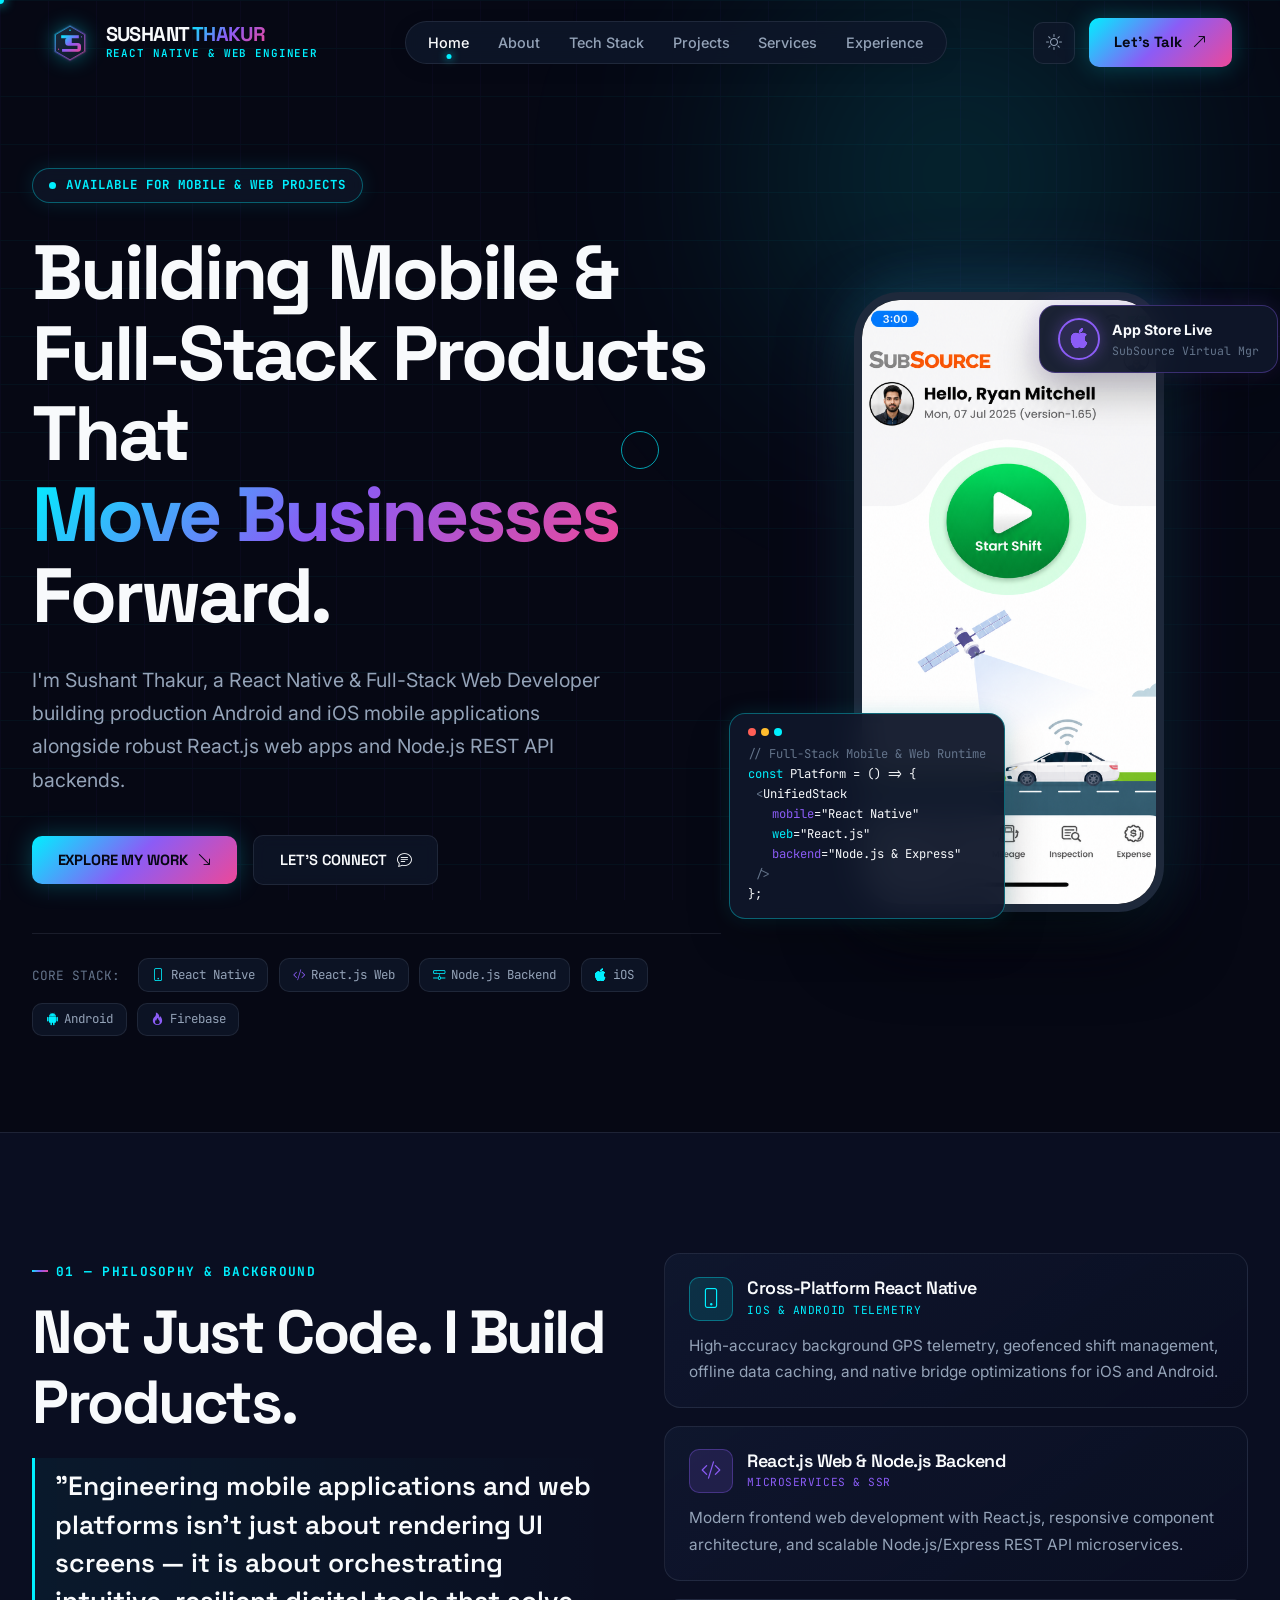
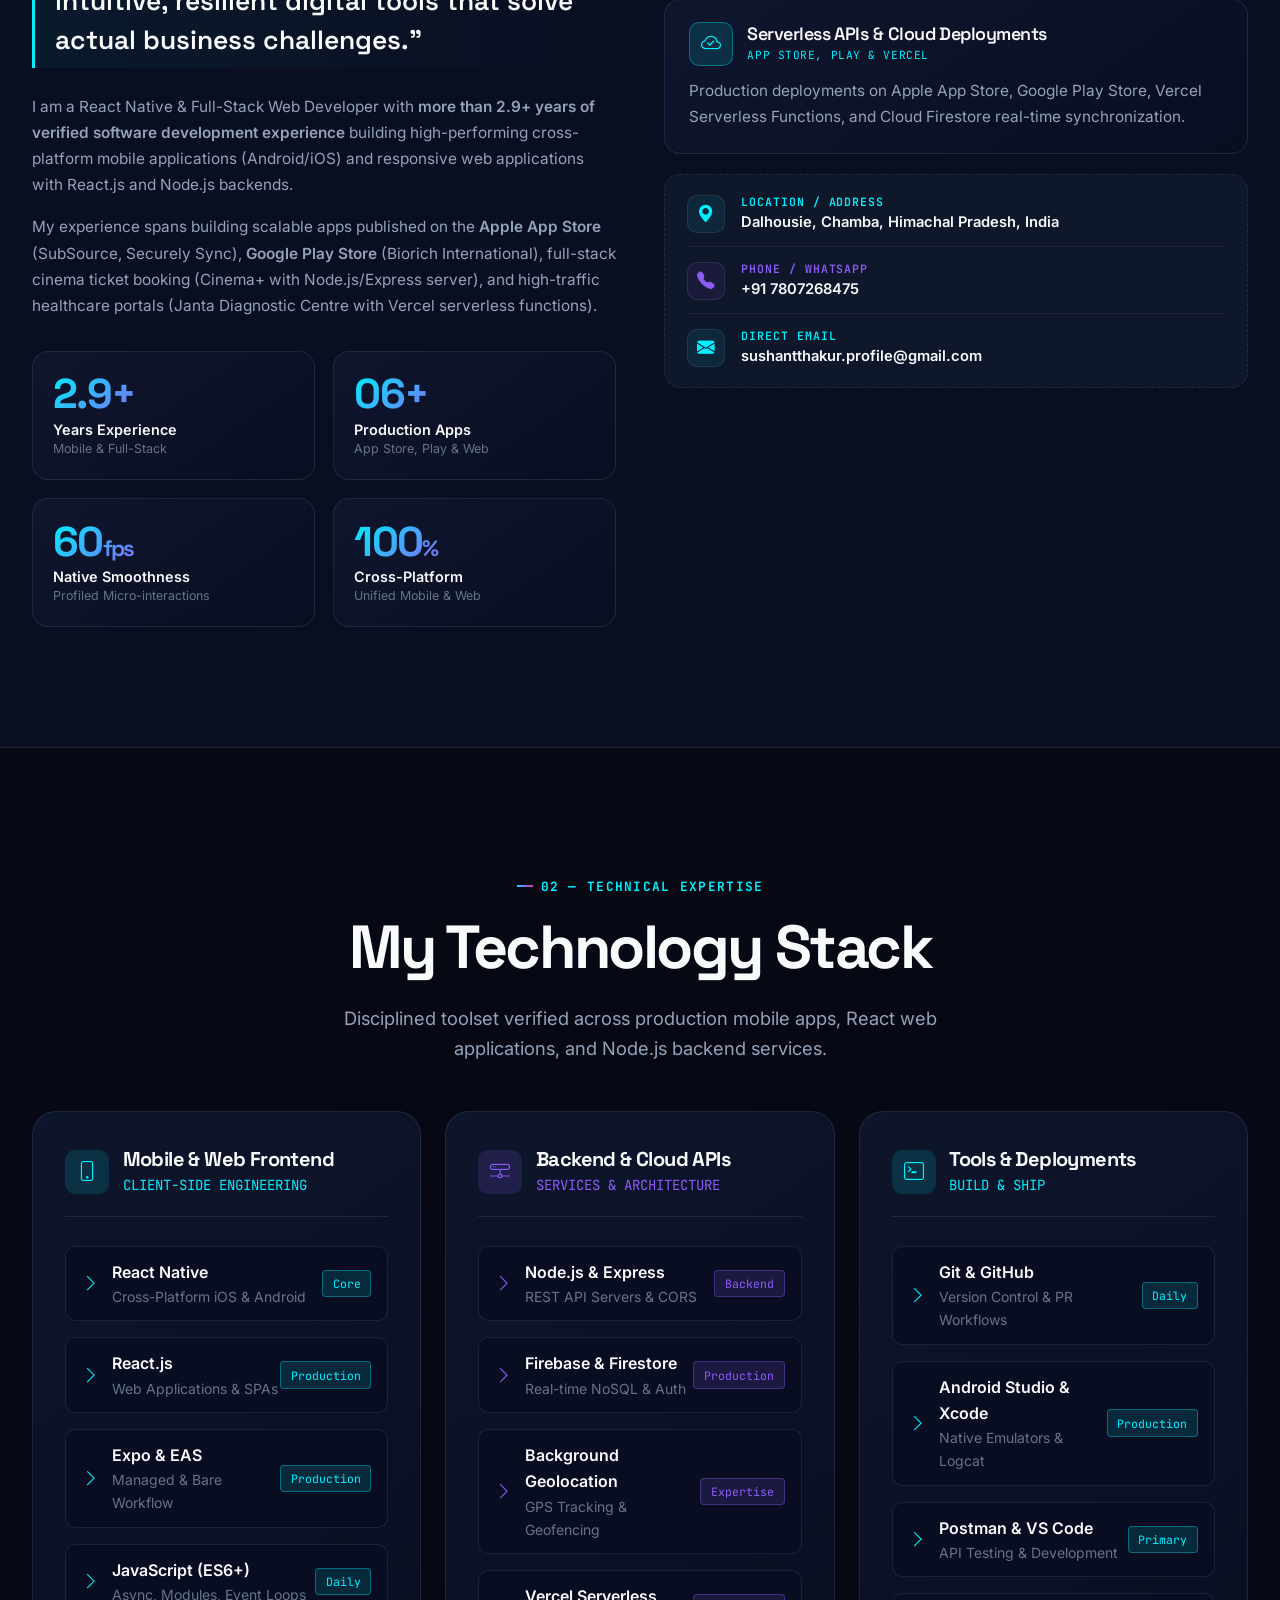
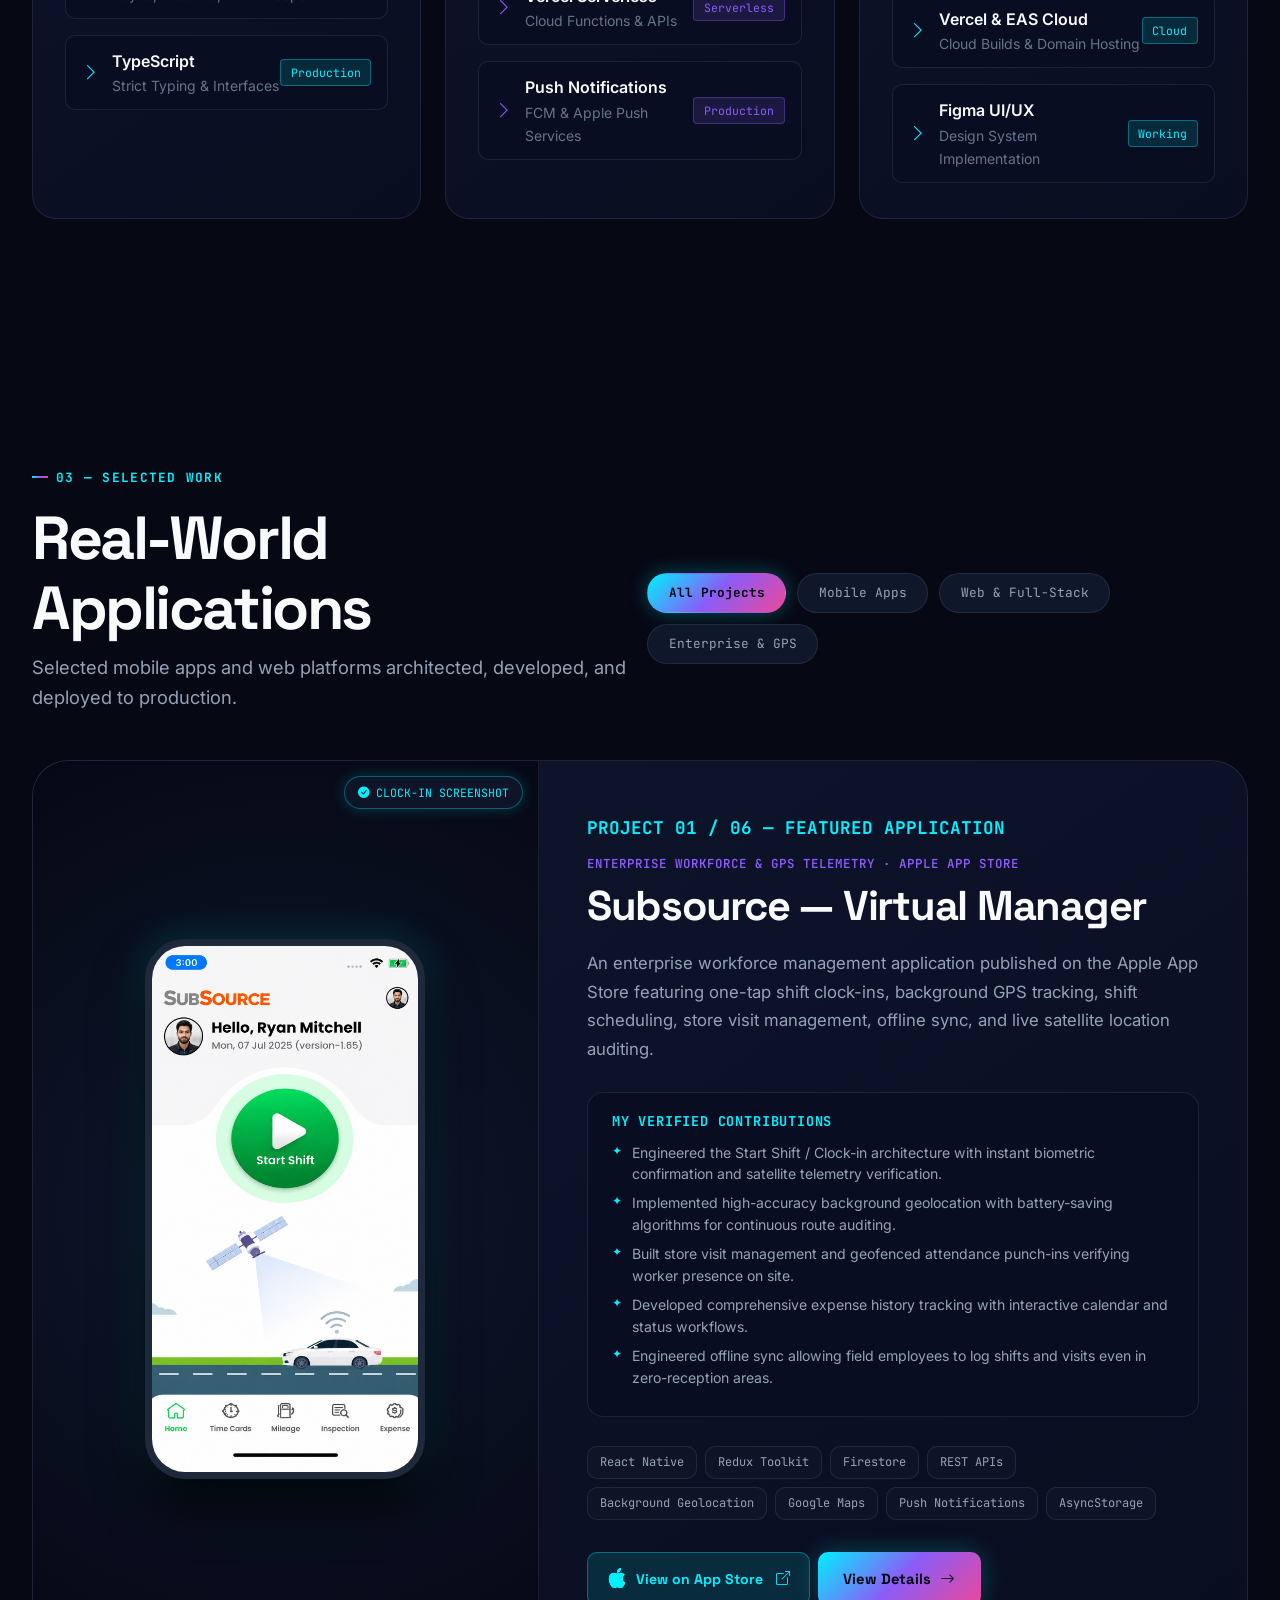
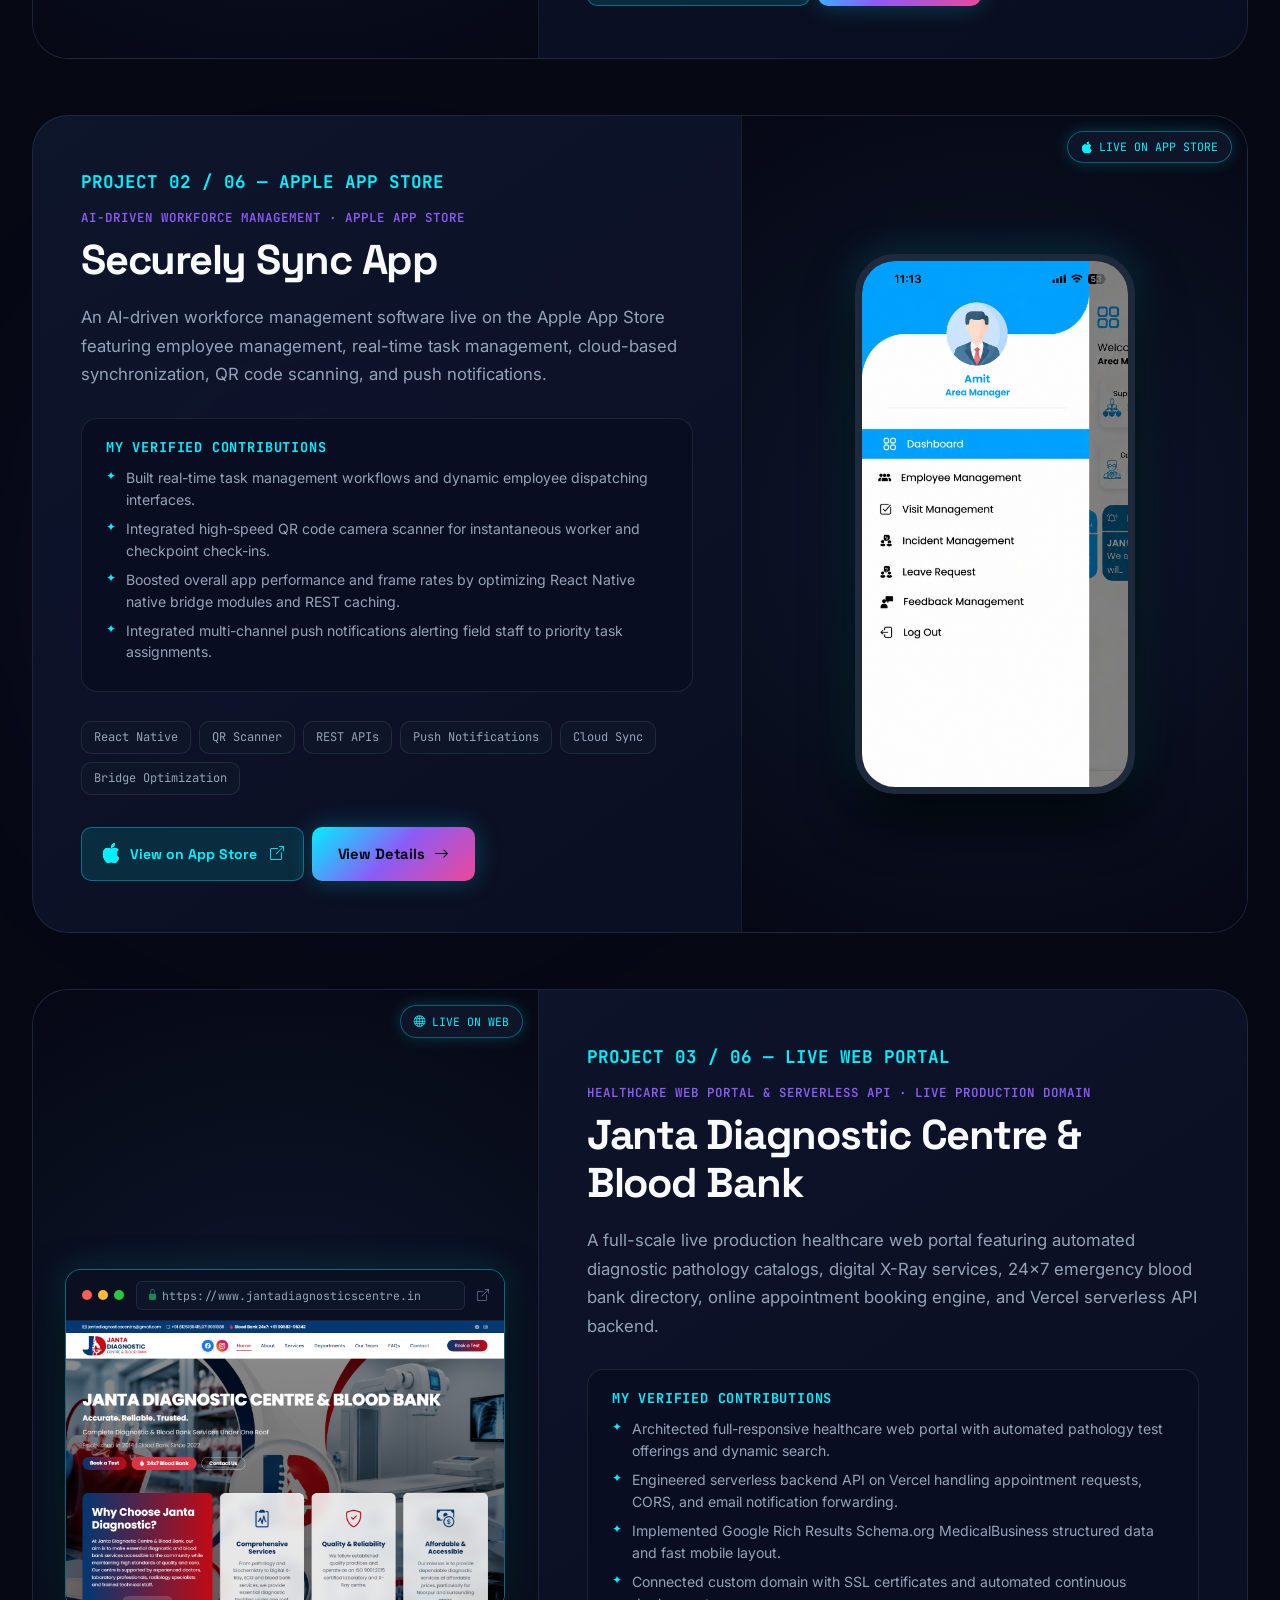
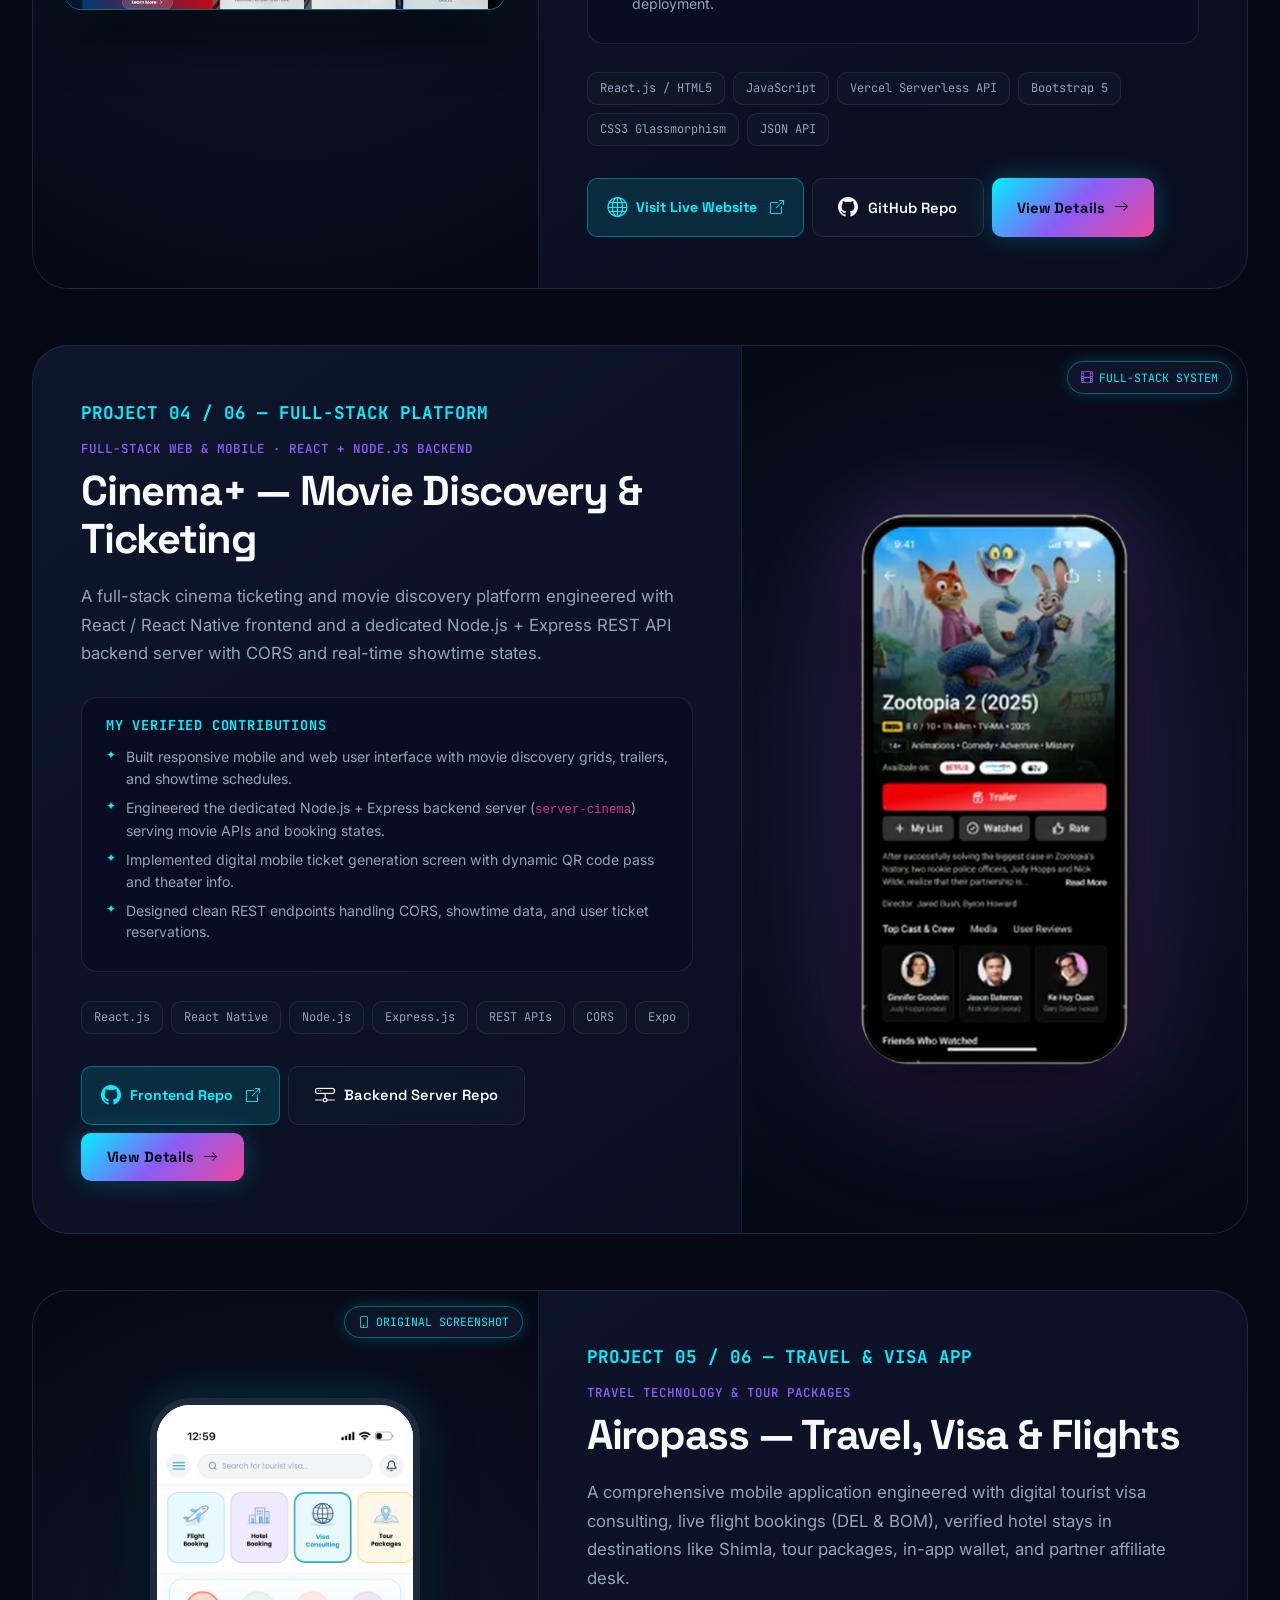
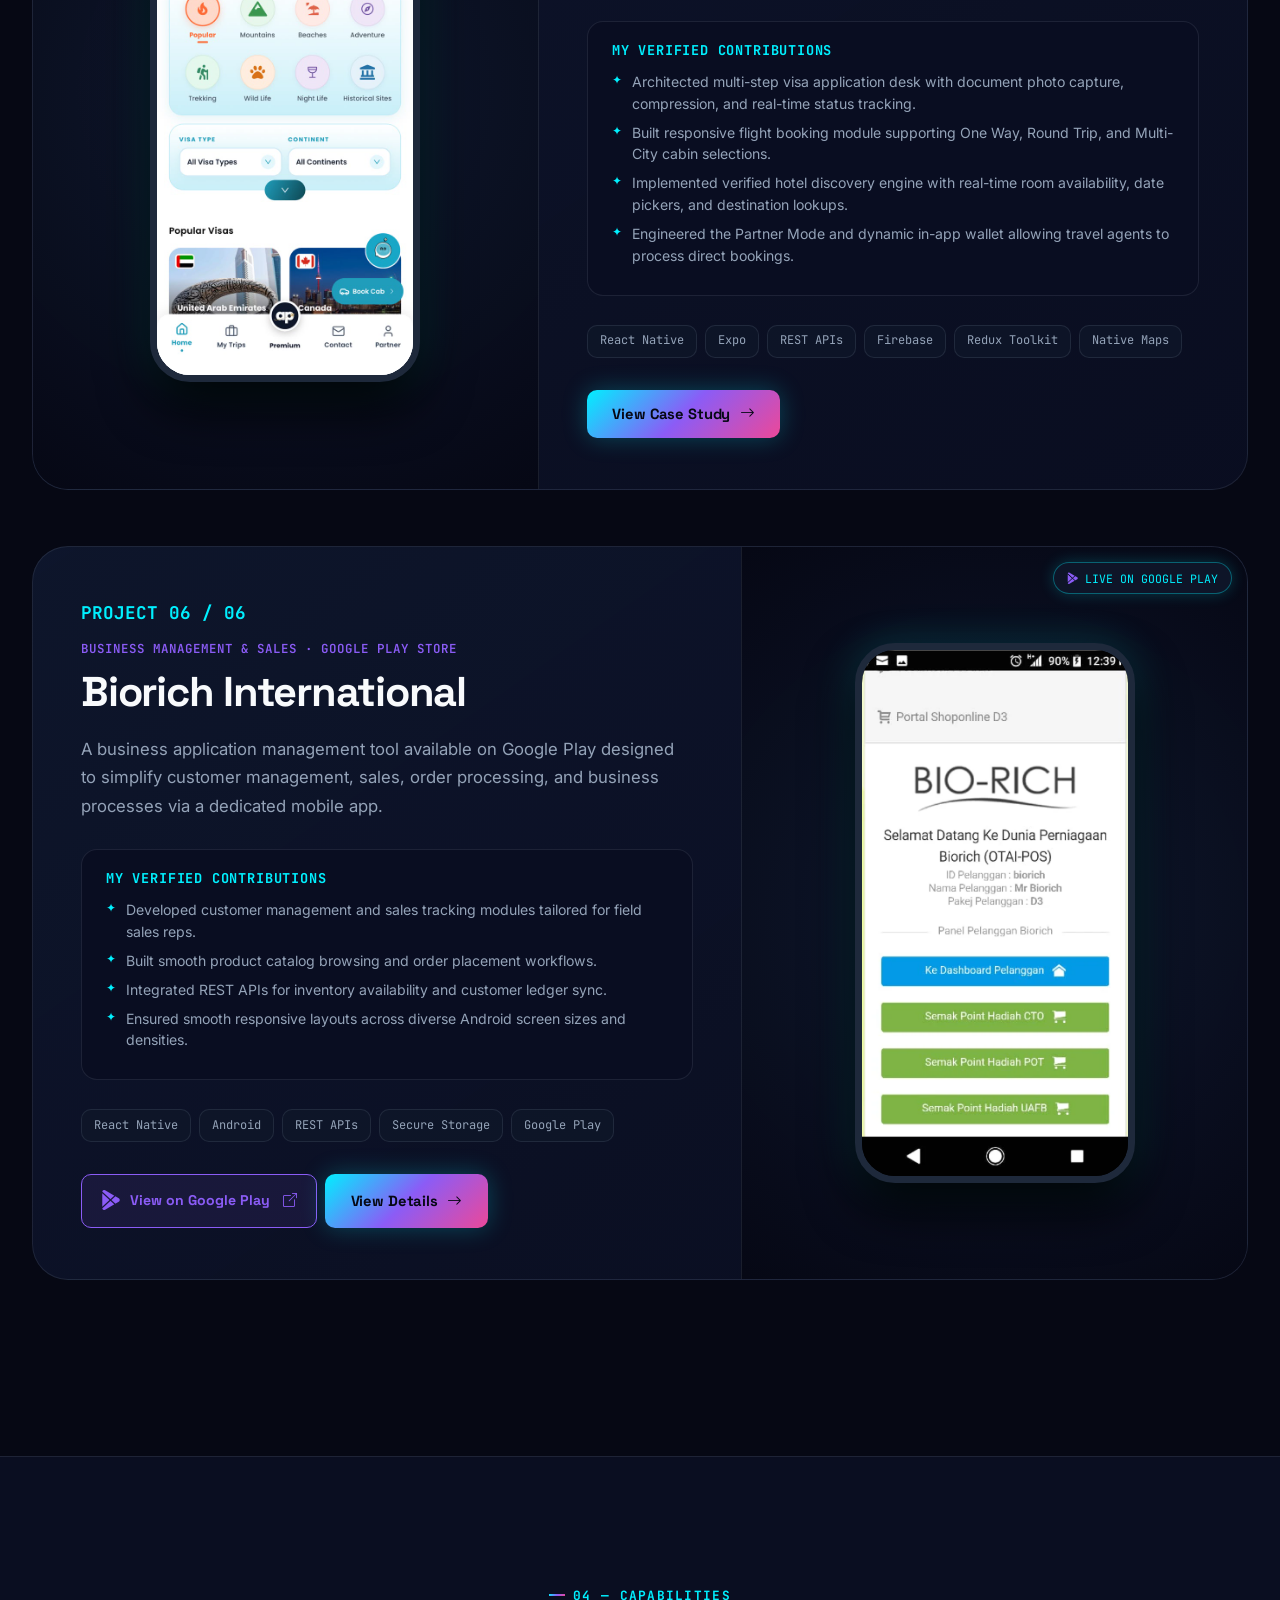
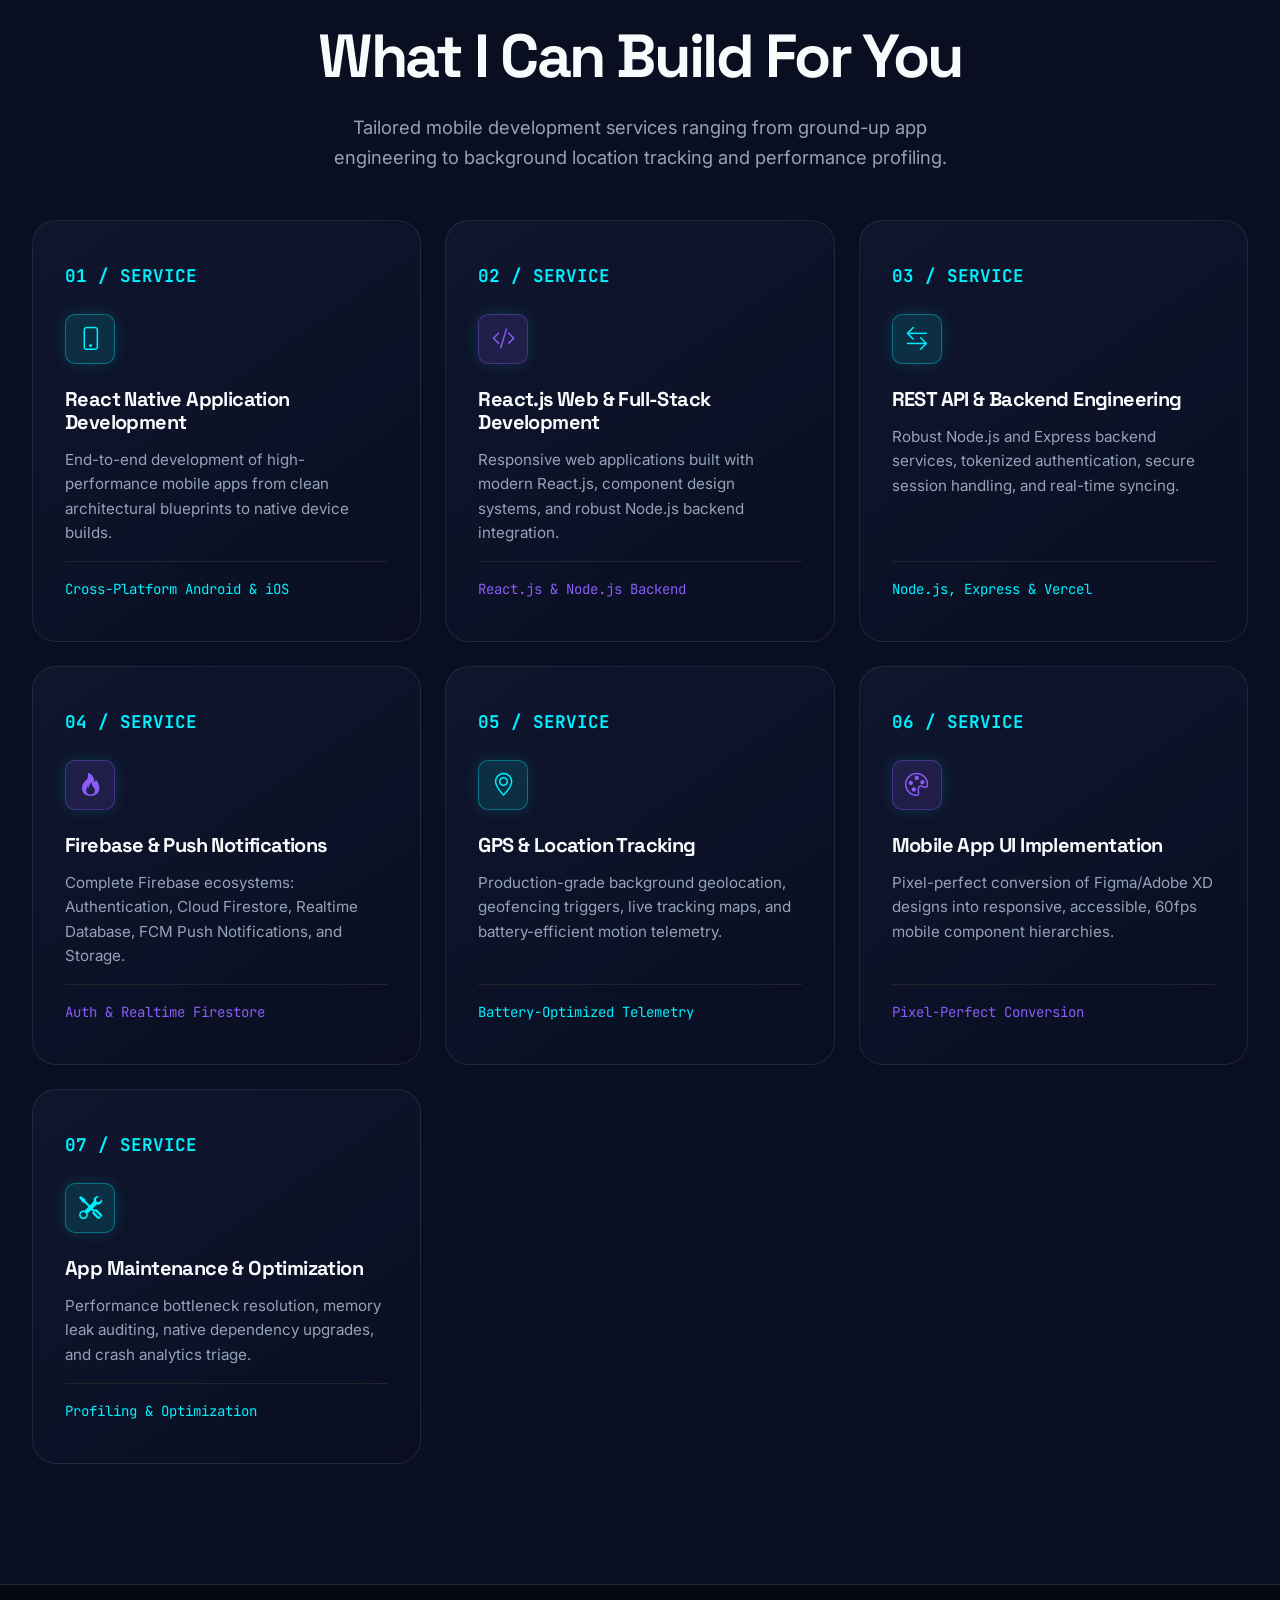
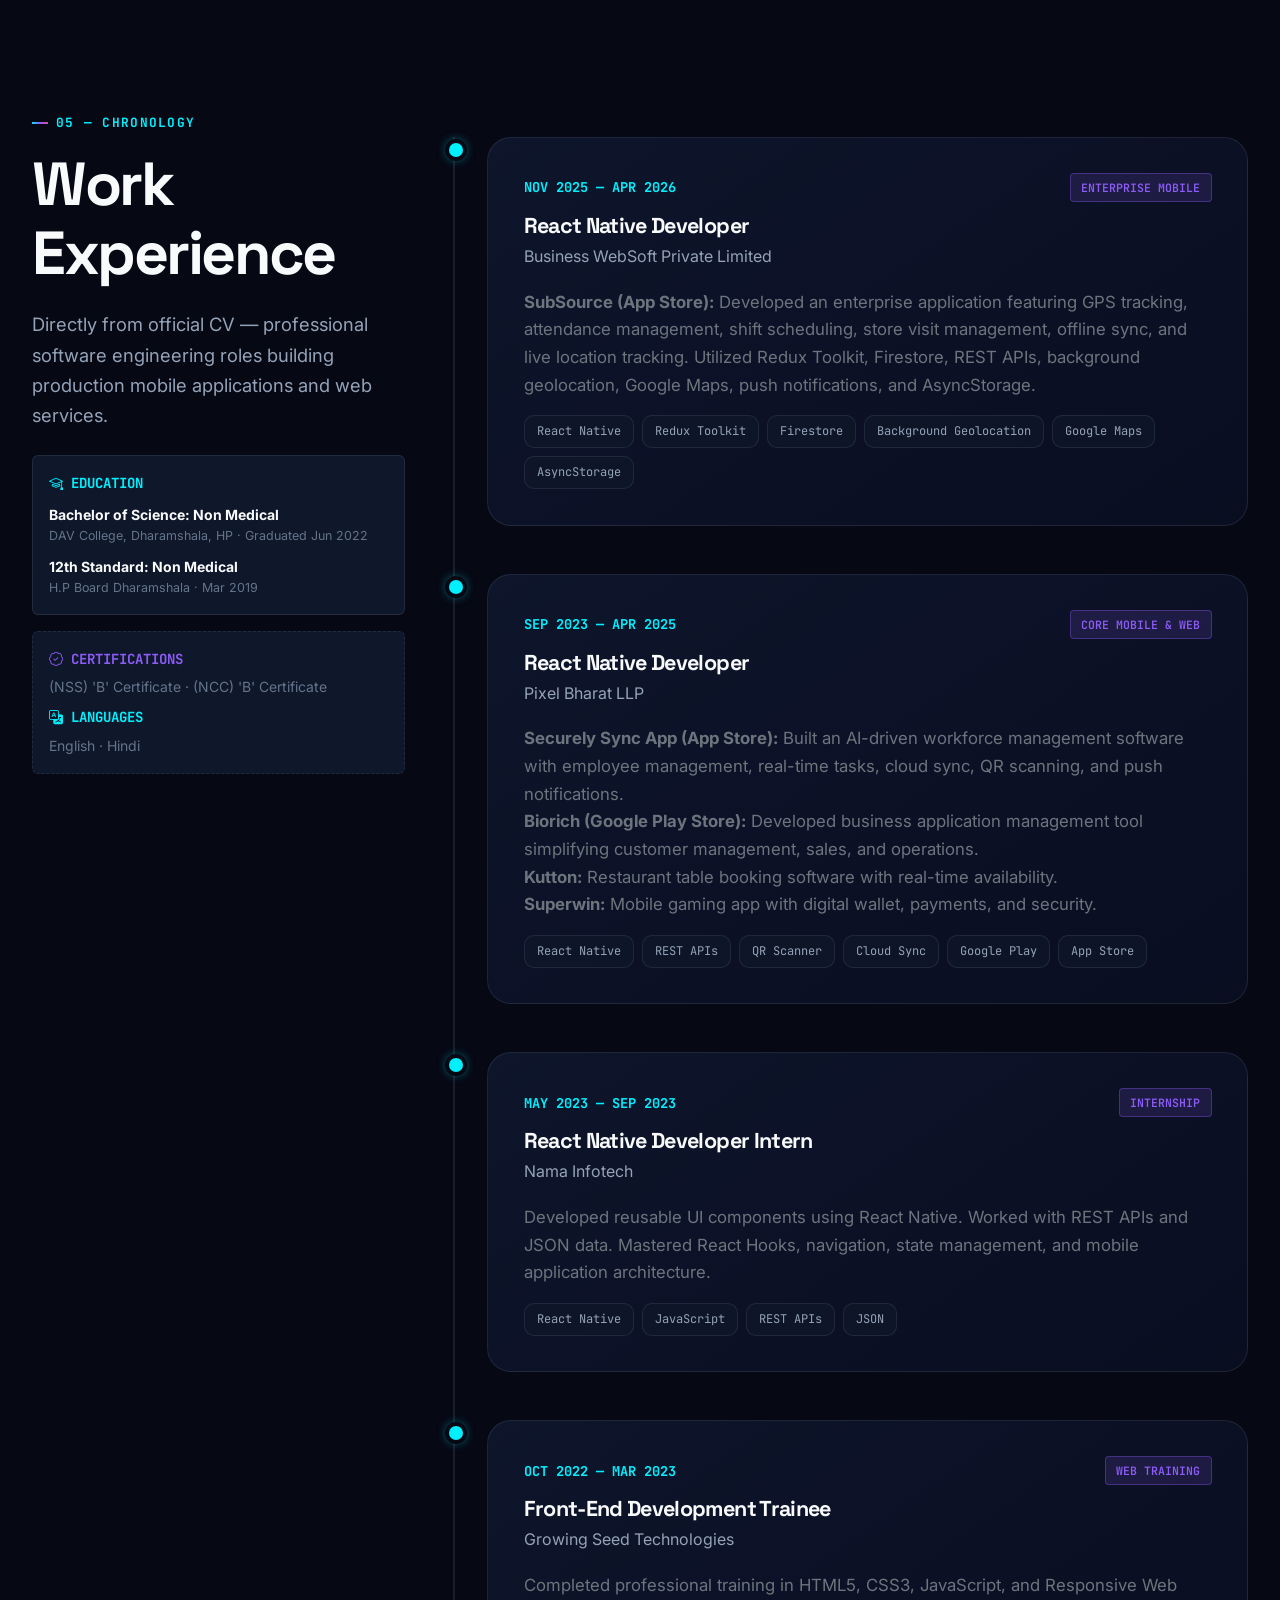
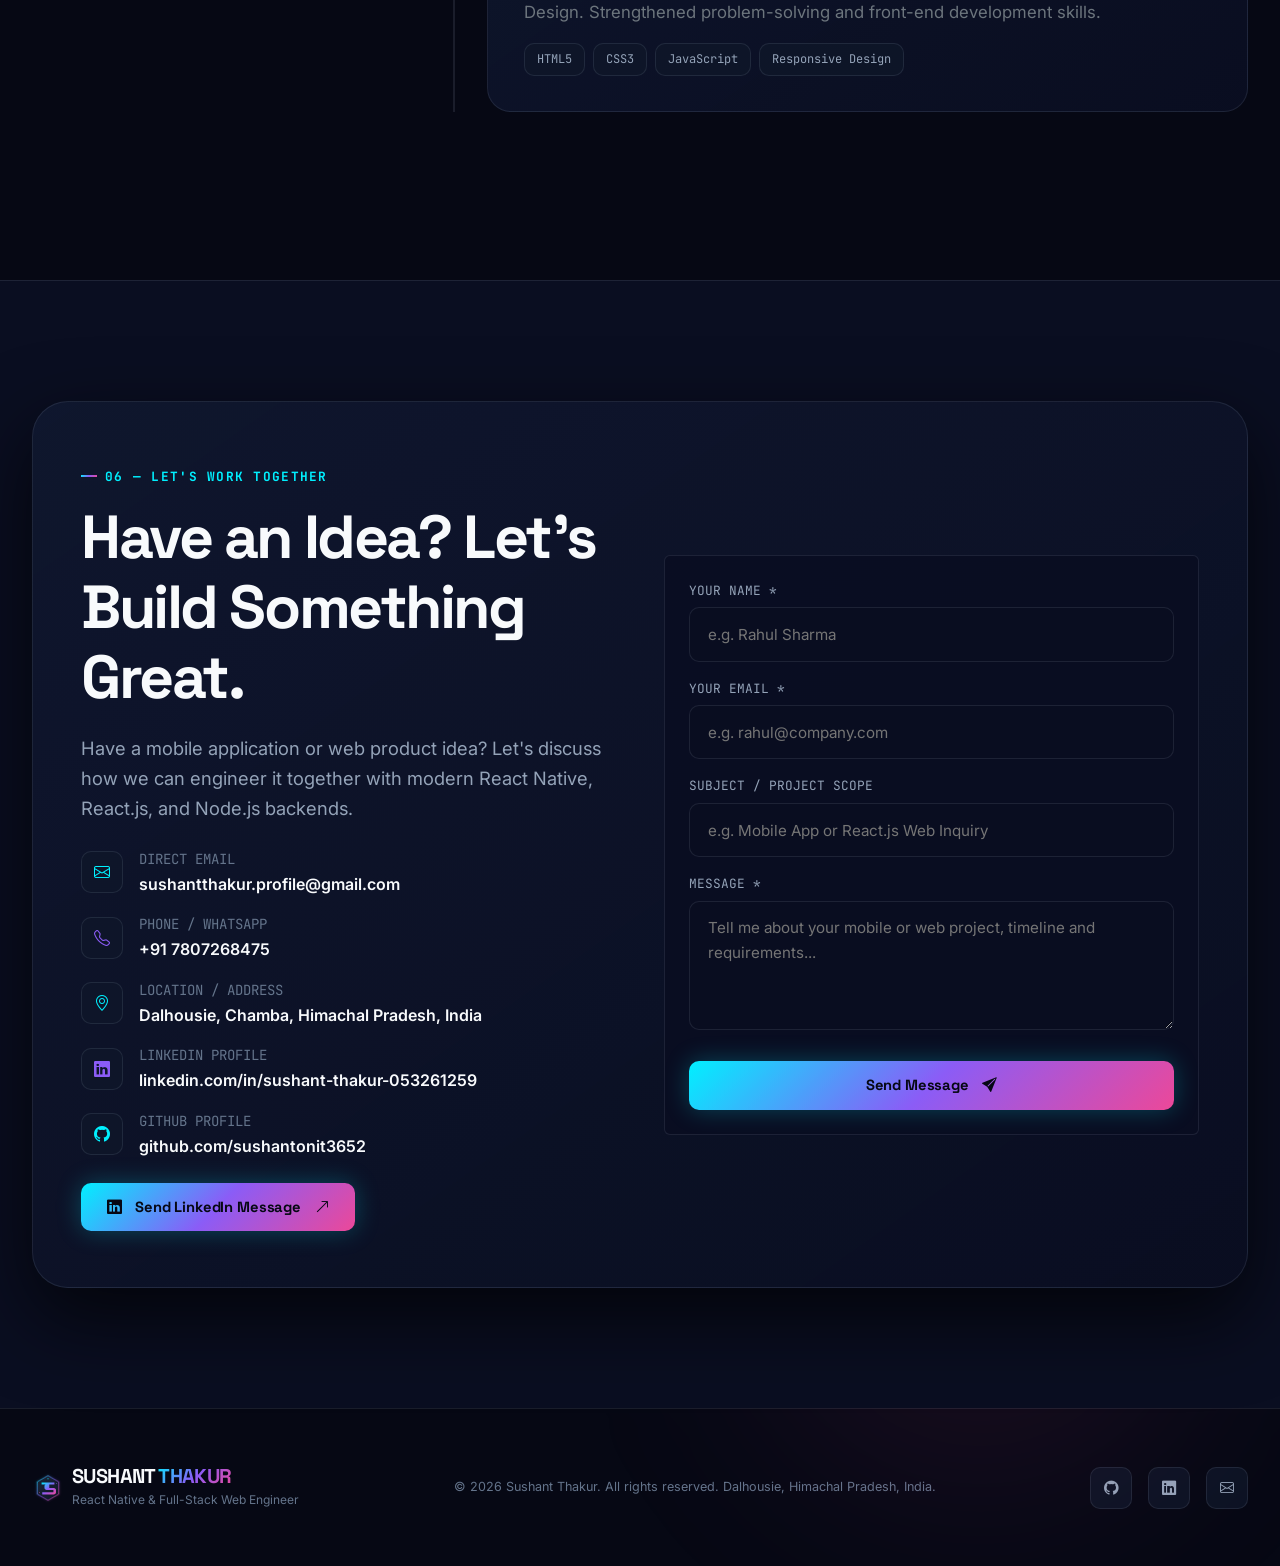
==== commit 162dbe60: "Update ui" ====
--- a/index.html
+++ b/index.html
@@ -5,7 +5,7 @@
   <meta charset="utf-8">
   <meta content="width=device-width, initial-scale=1.0" name="viewport">
   <title>Sushant Thakur — React Native & Full-Stack Engineer | Digital Products</title>
-  
+
   <meta name="description"
     content="Sushant Thakur is a React Native & Full-Stack Developer building high-performance mobile apps and web platforms with React.js, Node.js, and Expo. Live apps on Apple App Store, Google Play, and custom domains.">
   <meta name="keywords"
@@ -46,7 +46,7 @@
   <!-- Site Navigation Bar -->
   <nav class="site-navbar" id="navbar">
     <div class="container-fluid px-3 px-sm-4 px-lg-5 d-flex align-items-center justify-content-between">
-      
+
       <!-- Brand Geometric SVG Logo -->
       <a href="#hero" class="brand-wrapper">
         <img src="assets/img/logo.svg" alt="Sushant Thakur Logo" class="brand-logo-img">
@@ -76,10 +76,6 @@
           <i class="bi bi-sun"></i>
         </button>
 
-        <!-- Direct Resume Download Button (Visible on large screens) -->
-        <a href="assets/docs/Sushant_Thakur_Resume.pdf" download="Sushant_Thakur_Resume.pdf" class="btn-ghost d-none d-xl-inline-flex">
-          <i class="bi bi-download"></i> Resume PDF
-        </a>
 
         <!-- Primary CTA (Visible on tablet & desktop) -->
         <a href="#contact" class="btn-prime d-none d-md-inline-flex">
@@ -87,12 +83,14 @@
         </a>
 
         <!-- Mobile Menu Hamburger Button -->
-        <button class="mobile-toggle-btn" id="mobileMenuBtn" aria-label="Open Navigation Menu" title="Open Navigation Menu">
+        <button class="mobile-toggle-btn" id="mobileMenuBtn" aria-label="Open Navigation Menu"
+          title="Open Navigation Menu">
           <i class="bi bi-list"></i>
         </button>
       </div>
 
-    </div>
+      <!-- Micro Scroll Progress Indicator -->
+      <div class="nav-scroll-progress" id="navScrollProgress"></div>
   </nav>
 
   <!-- Mobile Drawer Overlay -->
@@ -100,7 +98,7 @@
 
   <!-- Mobile Offcanvas Drawer -->
   <div class="mobile-drawer" id="mobileDrawer">
-    
+
     <!-- Drawer Header -->
     <div class="drawer-header">
       <div class="d-flex align-items-center gap-2">
@@ -184,16 +182,16 @@
 
     <!-- Drawer Footer Actions -->
     <div class="drawer-footer">
-      <a href="assets/docs/Sushant_Thakur_Resume.pdf" download="Sushant_Thakur_Resume.pdf" class="btn-ghost w-100 mb-2 justify-content-center">
-        <i class="bi bi-download"></i> Download Resume PDF
-      </a>
       <a href="#contact" class="btn-prime w-100 justify-content-center">
         Let's Connect <i class="bi bi-arrow-up-right"></i>
       </a>
       <div class="drawer-socials">
-        <a href="https://github.com/sushantonit3652" target="_blank" rel="noopener noreferrer" class="footer-social-link" title="GitHub"><i class="bi bi-github"></i></a>
-        <a href="https://www.linkedin.com/in/sushant-thakur-053261259/" target="_blank" rel="noopener noreferrer" class="footer-social-link" title="LinkedIn"><i class="bi bi-linkedin"></i></a>
-        <a href="mailto:sushantthakur.profile@gmail.com" class="footer-social-link" title="Email"><i class="bi bi-envelope"></i></a>
+        <a href="https://github.com/sushantonit3652" target="_blank" rel="noopener noreferrer"
+          class="footer-social-link" title="GitHub"><i class="bi bi-github"></i></a>
+        <a href="https://www.linkedin.com/in/sushant-thakur-053261259/" target="_blank" rel="noopener noreferrer"
+          class="footer-social-link" title="LinkedIn"><i class="bi bi-linkedin"></i></a>
+        <a href="mailto:sushantthakur.profile@gmail.com" class="footer-social-link" title="Email"><i
+            class="bi bi-envelope"></i></a>
       </div>
     </div>
 
@@ -205,13 +203,15 @@
   <section class="hero-section" id="hero">
     <div class="container">
       <div class="row align-items-center g-5">
-        
+
         <!-- Left Column -->
         <div class="col-lg-7" data-aos="fade-up">
-          
+
           <div class="hero-editorial-badge">
             <span class="pulse-dot"></span>
-            <span class="font-mono text-cyan" style="font-size: 0.78rem; font-weight: 700; letter-spacing: 0.08em;">AVAILABLE FOR MOBILE & WEB PROJECTS</span>
+            <span class="font-mono text-cyan"
+              style="font-size: 0.78rem; font-weight: 700; letter-spacing: 0.08em;">AVAILABLE FOR MOBILE & WEB
+              PROJECTS</span>
           </div>
 
           <h1 class="hero-headline">
@@ -219,7 +219,8 @@
           </h1>
 
           <p class="hero-subtitle">
-            I'm Sushant Thakur, a React Native & Full-Stack Web Developer building production Android and iOS mobile applications alongside robust React.js web apps and Node.js REST API backends.
+            I'm Sushant Thakur, a React Native & Full-Stack Web Developer building production Android and iOS mobile
+            applications alongside robust React.js web apps and Node.js REST API backends.
           </p>
 
           <div class="hero-cta-group">
@@ -228,9 +229,6 @@
             </a>
             <a href="#contact" class="btn-ghost">
               LET'S CONNECT <i class="bi bi-chat-text"></i>
-            </a>
-            <a href="assets/docs/Sushant_Thakur_Resume.pdf" download="Sushant_Thakur_Resume.pdf" class="btn-ghost">
-              <i class="bi bi-download"></i> RESUME PDF
             </a>
           </div>
 
@@ -249,9 +247,10 @@
         <!-- Right Column: SubSource Real Clock-In Screen Mockup -->
         <div class="col-lg-5" data-aos="fade-left" data-aos-delay="150">
           <div class="hero-device-stage">
-            
+
             <div class="phone-mockup-frame">
-              <img src="assets/img/projects/subsource-startshift.png" alt="SubSource Start Shift Clock-In App Screen" class="phone-screen-img">
+              <img src="assets/img/projects/subsource-startshift.png" alt="SubSource Start Shift Clock-In App Screen"
+                class="phone-screen-img">
             </div>
 
             <!-- Floating Code Snippet Card -->
@@ -261,7 +260,8 @@
               </div>
               <div class="text-muted-custom">// Full-Stack Mobile & Web Runtime</div>
               <div><span class="text-cyan">const</span> Platform = () =&gt; {</div>
-              <div class="ps-2"><span class="text-muted-custom">&lt;</span><span class="text-contrast">UnifiedStack</span></div>
+              <div class="ps-2"><span class="text-muted-custom">&lt;</span><span
+                  class="text-contrast">UnifiedStack</span></div>
               <div class="ps-4"><span class="text-purple">mobile</span>="React Native"</div>
               <div class="ps-4"><span class="text-cyan">web</span>="React.js"</div>
               <div class="ps-4"><span class="text-purple">backend</span>="Node.js & Express"</div>
@@ -292,30 +292,36 @@
        ========================================================================= -->
   <section class="about-section" id="about">
     <div class="container">
-      
-      <div class="row g-5">
-        
+
+      <div class="row g-4 g-lg-5 align-items-start">
+
         <!-- Left Side: Editorial Manifesto & Personal Brand -->
         <div class="col-lg-6" data-aos="fade-up">
           <span class="section-label">01 — PHILOSOPHY & BACKGROUND</span>
           <h2 class="section-title">Not Just Code. I Build Products.</h2>
-          
+
           <div class="editorial-quote">
-            "Engineering mobile applications and web platforms isn't just about rendering UI screens — it is about orchestrating intuitive, resilient digital tools that solve actual business challenges."
+            "Engineering mobile applications and web platforms isn't just about rendering UI screens — it is about
+            orchestrating intuitive, resilient digital tools that solve actual business challenges."
           </div>
 
           <p class="mb-3">
-            I am a React Native & Full-Stack Web Developer with <strong>more than 2+ years of verified software development experience</strong> building high-performing cross-platform mobile applications (Android/iOS) and responsive web applications with React.js and Node.js backends.
+            I am a React Native & Full-Stack Web Developer with <strong>more than 2.9+ years of verified software
+              development experience</strong> building high-performing cross-platform mobile applications (Android/iOS)
+            and responsive web applications with React.js and Node.js backends.
           </p>
 
           <p class="mb-4">
-            My experience spans building scalable apps published on the <strong>Apple App Store</strong> (SubSource, Securely Sync), <strong>Google Play Store</strong> (Biorich International), full-stack cinema ticket booking (Cinema+ with Node.js/Express server), and high-traffic healthcare portals (Janta Diagnostic Centre with Vercel serverless functions).
+            My experience spans building scalable apps published on the <strong>Apple App Store</strong> (SubSource,
+            Securely Sync), <strong>Google Play Store</strong> (Biorich International), full-stack cinema ticket booking
+            (Cinema+ with Node.js/Express server), and high-traffic healthcare portals (Janta Diagnostic Centre with
+            Vercel serverless functions).
           </p>
 
           <!-- 4 Verified Metrics Grid -->
           <div class="stats-grid-container">
             <div class="stat-box">
-              <div class="stat-number">2+</div>
+              <div class="stat-number">2.9+</div>
               <div class="stat-label">Years Experience</div>
               <div class="stat-sub">Mobile & Full-Stack</div>
             </div>
@@ -343,50 +349,86 @@
 
         <!-- Right Side: Architectural Pillars & Verified Credentials -->
         <div class="col-lg-6" data-aos="fade-up" data-aos-delay="150">
-          
+
           <div class="arch-card">
-            <div class="arch-icon-wrapper">
-              <i class="bi bi-phone"></i>
-            </div>
-            <h4>Cross-Platform React Native</h4>
-            <p class="mb-0">
-              High-accuracy background GPS telemetry, geofenced shift management, offline data caching, and native bridge optimizations for iOS and Android.
+            <div class="arch-card-header">
+              <div class="arch-icon-wrapper">
+                <i class="bi bi-phone"></i>
+              </div>
+              <div>
+                <h4 class="arch-card-title">Cross-Platform React Native</h4>
+                <span class="arch-card-tag">iOS & Android Telemetry</span>
+              </div>
+            </div>
+            <p class="arch-card-desc mb-0">
+              High-accuracy background GPS telemetry, geofenced shift management, offline data caching, and native
+              bridge optimizations for iOS and Android.
             </p>
           </div>
 
           <div class="arch-card">
-            <div class="arch-icon-wrapper" style="background: var(--accent-purple-dim); border-color: var(--border-purple); color: var(--accent-purple);">
-              <i class="bi bi-code-slash"></i>
-            </div>
-            <h4>React.js Web & Node.js Backend</h4>
-            <p class="mb-0">
-              Modern frontend web development with React.js, responsive component architecture, and scalable Node.js/Express REST API microservices.
+            <div class="arch-card-header">
+              <div class="arch-icon-wrapper"
+                style="background: var(--accent-purple-dim); border-color: var(--border-purple); color: var(--accent-purple);">
+                <i class="bi bi-code-slash"></i>
+              </div>
+              <div>
+                <h4 class="arch-card-title">React.js Web & Node.js Backend</h4>
+                <span class="arch-card-tag" style="color: var(--accent-purple);">Microservices & SSR</span>
+              </div>
+            </div>
+            <p class="arch-card-desc mb-0">
+              Modern frontend web development with React.js, responsive component architecture, and scalable
+              Node.js/Express REST API microservices.
             </p>
           </div>
 
           <div class="arch-card">
-            <div class="arch-icon-wrapper">
-              <i class="bi bi-cloud-check"></i>
-            </div>
-            <h4>Serverless APIs & Cloud Deployments</h4>
-            <p class="mb-0">
-              Production deployments on Apple App Store, Google Play Store, Vercel Serverless Functions, and Cloud Firestore real-time synchronization.
+            <div class="arch-card-header">
+              <div class="arch-icon-wrapper">
+                <i class="bi bi-cloud-check"></i>
+              </div>
+              <div>
+                <h4 class="arch-card-title">Serverless APIs & Cloud Deployments</h4>
+                <span class="arch-card-tag">App Store, Play & Vercel</span>
+              </div>
+            </div>
+            <p class="arch-card-desc mb-0">
+              Production deployments on Apple App Store, Google Play Store, Vercel Serverless Functions, and Cloud
+              Firestore real-time synchronization.
             </p>
           </div>
 
-          <!-- Verified CV Coordinates -->
-          <div class="p-3 rounded mt-3" style="background: var(--bg-surface); border: 1px dashed var(--border-subtle);">
-            <div class="d-flex justify-content-between align-items-center mb-1">
-              <span class="font-mono text-cyan small">LOCATION</span>
-              <span class="text-contrast small fw-semibold">Dalhousie, Chamba, Himachal Pradesh, India</span>
-            </div>
-            <div class="d-flex justify-content-between align-items-center mb-1">
-              <span class="font-mono text-purple small">PHONE</span>
-              <span class="text-contrast small fw-semibold">+91 7807268475</span>
-            </div>
-            <div class="d-flex justify-content-between align-items-center">
-              <span class="font-mono text-cyan small">EMAIL</span>
-              <span class="text-contrast small fw-semibold">sushantthakur.profile@gmail.com</span>
+          <!-- Verified Quick Coordinates Card -->
+          <div class="about-coords-card">
+            <div class="coord-item">
+              <div class="coord-icon-box">
+                <i class="bi bi-geo-alt-fill text-cyan"></i>
+              </div>
+              <div class="coord-content">
+                <div class="coord-label text-cyan">LOCATION / ADDRESS</div>
+                <div class="coord-value">Dalhousie, Chamba, Himachal Pradesh, India</div>
+              </div>
+            </div>
+
+            <div class="coord-item">
+              <div class="coord-icon-box">
+                <i class="bi bi-telephone-fill text-purple"></i>
+              </div>
+              <div class="coord-content">
+                <div class="coord-label text-purple">PHONE / WHATSAPP</div>
+                <a href="tel:+917807268475" class="coord-value coord-link text-contrast">+91 7807268475</a>
+              </div>
+            </div>
+
+            <div class="coord-item">
+              <div class="coord-icon-box">
+                <i class="bi bi-envelope-fill text-cyan"></i>
+              </div>
+              <div class="coord-content">
+                <div class="coord-label text-cyan">DIRECT EMAIL</div>
+                <a href="mailto:sushantthakur.profile@gmail.com" class="coord-value coord-link text-contrast">sushantthakur.profile@gmail.com</a>
+              </div>
             </div>
           </div>
 
@@ -402,17 +444,18 @@
        ========================================================================= -->
   <section class="skills-section" id="skills">
     <div class="container">
-      
+
       <div class="text-center mb-5" data-aos="fade-up">
         <span class="section-label">02 — TECHNICAL EXPERTISE</span>
         <h2 class="section-title">My Technology Stack</h2>
         <p class="section-desc mx-auto">
-          Disciplined toolset verified across production mobile apps, React web applications, and Node.js backend services.
+          Disciplined toolset verified across production mobile apps, React web applications, and Node.js backend
+          services.
         </p>
       </div>
 
       <div class="row g-4">
-        
+
         <!-- Group 1: Mobile & Frontend -->
         <div class="col-lg-4" data-aos="fade-up" data-aos-delay="100">
           <div class="skills-category-card">
@@ -487,7 +530,8 @@
         <div class="col-lg-4" data-aos="fade-up" data-aos-delay="200">
           <div class="skills-category-card">
             <div class="category-header">
-              <div class="category-icon" style="background: var(--accent-purple-dim); color: var(--accent-purple);"><i class="bi bi-hdd-network"></i></div>
+              <div class="category-icon" style="background: var(--accent-purple-dim); color: var(--accent-purple);"><i
+                  class="bi bi-hdd-network"></i></div>
               <div>
                 <h4 class="mb-0 fs-5">Backend & Cloud APIs</h4>
                 <span class="font-mono text-purple small">SERVICES & ARCHITECTURE</span>
@@ -503,7 +547,8 @@
                     <div class="text-muted-custom small">REST API Servers & CORS</div>
                   </div>
                 </div>
-                <span class="skill-badge" style="background: var(--accent-purple-dim); color: var(--accent-purple); border-color: var(--border-purple);">Backend</span>
+                <span class="skill-badge"
+                  style="background: var(--accent-purple-dim); color: var(--accent-purple); border-color: var(--border-purple);">Backend</span>
               </div>
 
               <div class="skill-row-item">
@@ -514,7 +559,8 @@
                     <div class="text-muted-custom small">Real-time NoSQL & Auth</div>
                   </div>
                 </div>
-                <span class="skill-badge" style="background: var(--accent-purple-dim); color: var(--accent-purple); border-color: var(--border-purple);">Production</span>
+                <span class="skill-badge"
+                  style="background: var(--accent-purple-dim); color: var(--accent-purple); border-color: var(--border-purple);">Production</span>
               </div>
 
               <div class="skill-row-item">
@@ -525,7 +571,8 @@
                     <div class="text-muted-custom small">GPS Tracking & Geofencing</div>
                   </div>
                 </div>
-                <span class="skill-badge" style="background: var(--accent-purple-dim); color: var(--accent-purple); border-color: var(--border-purple);">Expertise</span>
+                <span class="skill-badge"
+                  style="background: var(--accent-purple-dim); color: var(--accent-purple); border-color: var(--border-purple);">Expertise</span>
               </div>
 
               <div class="skill-row-item">
@@ -536,7 +583,8 @@
                     <div class="text-muted-custom small">Cloud Functions & APIs</div>
                   </div>
                 </div>
-                <span class="skill-badge" style="background: var(--accent-purple-dim); color: var(--accent-purple); border-color: var(--border-purple);">Serverless</span>
+                <span class="skill-badge"
+                  style="background: var(--accent-purple-dim); color: var(--accent-purple); border-color: var(--border-purple);">Serverless</span>
               </div>
 
               <div class="skill-row-item">
@@ -547,7 +595,8 @@
                     <div class="text-muted-custom small">FCM & Apple Push Services</div>
                   </div>
                 </div>
-                <span class="skill-badge" style="background: var(--accent-purple-dim); color: var(--accent-purple); border-color: var(--border-purple);">Production</span>
+                <span class="skill-badge"
+                  style="background: var(--accent-purple-dim); color: var(--accent-purple); border-color: var(--border-purple);">Production</span>
               </div>
             </div>
           </div>
@@ -633,7 +682,7 @@
        ========================================================================= -->
   <section class="projects-section" id="projects">
     <div class="container">
-      
+
       <div class="d-flex flex-column flex-md-row justify-content-between align-items-md-end mb-5" data-aos="fade-up">
         <div>
           <span class="section-label">03 — SELECTED WORK</span>
@@ -655,23 +704,30 @@
       <!-- PROJECT 01: SUBSOURCE VIRTUAL MANAGER -->
       <div class="project-card-editorial" data-category="mobile enterprise" data-aos="fade-up">
         <div class="row g-0 flex-lg-row-reverse">
-          
+
           <div class="col-lg-7 project-content-pane">
             <div class="project-index-number">PROJECT 01 / 06 — FEATURED APPLICATION</div>
             <div class="project-category-tag">ENTERPRISE WORKFORCE & GPS TELEMETRY &middot; APPLE APP STORE</div>
             <h3 class="project-name">Subsource — Virtual Manager</h3>
             <p class="project-desc">
-              An enterprise workforce management application published on the Apple App Store featuring one-tap shift clock-ins, background GPS tracking, shift scheduling, store visit management, offline sync, and live satellite location auditing.
+              An enterprise workforce management application published on the Apple App Store featuring one-tap shift
+              clock-ins, background GPS tracking, shift scheduling, store visit management, offline sync, and live
+              satellite location auditing.
             </p>
 
             <div class="contribution-box">
               <h6>MY VERIFIED CONTRIBUTIONS</h6>
               <ul class="contribution-list">
-                <li>Engineered the Start Shift / Clock-in architecture with instant biometric confirmation and satellite telemetry verification.</li>
-                <li>Implemented high-accuracy background geolocation with battery-saving algorithms for continuous route auditing.</li>
-                <li>Built store visit management and geofenced attendance punch-ins verifying worker presence on site.</li>
-                <li>Developed comprehensive expense history tracking with interactive calendar and status workflows.</li>
-                <li>Engineered offline sync allowing field employees to log shifts and visits even in zero-reception areas.</li>
+                <li>Engineered the Start Shift / Clock-in architecture with instant biometric confirmation and satellite
+                  telemetry verification.</li>
+                <li>Implemented high-accuracy background geolocation with battery-saving algorithms for continuous route
+                  auditing.</li>
+                <li>Built store visit management and geofenced attendance punch-ins verifying worker presence on site.
+                </li>
+                <li>Developed comprehensive expense history tracking with interactive calendar and status workflows.
+                </li>
+                <li>Engineered offline sync allowing field employees to log shifts and visits even in zero-reception
+                  areas.</li>
               </ul>
             </div>
 
@@ -687,7 +743,8 @@
             </div>
 
             <div class="d-flex flex-wrap gap-2">
-              <a href="https://apps.apple.com/us/app/subsource-virtual-manager/id6499141041" target="_blank" rel="noopener noreferrer" class="btn-store">
+              <a href="https://apps.apple.com/us/app/subsource-virtual-manager/id6499141041" target="_blank"
+                rel="noopener noreferrer" class="btn-store">
                 <i class="bi bi-apple fs-5"></i> View on App Store <i class="bi bi-box-arrow-up-right ms-1"></i>
               </a>
               <button class="btn-prime view-case-study-btn" data-project-id="subsource">
@@ -701,33 +758,98 @@
             <div class="app-badge-verified">
               <i class="bi bi-check-circle-fill text-cyan"></i> CLOCK-IN SCREENSHOT
             </div>
-            
+
             <div class="mockup-card-phone">
-              <img src="assets/img/projects/subsource-startshift.png" alt="Subsource Virtual Manager Start Shift Clock-In Screenshot">
-            </div>
-          </div>
-
-        </div>
-      </div>
-
-      <!-- PROJECT 02: JANTA DIAGNOSTIC CENTRE & BLOOD BANK -->
-      <div class="project-card-editorial" data-category="web" data-aos="fade-up">
+              <img src="assets/img/projects/subsource-startshift.png"
+                alt="Subsource Virtual Manager Start Shift Clock-In Screenshot">
+            </div>
+          </div>
+
+        </div>
+      </div>
+
+      <!-- PROJECT 02: SECURELY SYNC APP -->
+      <div class="project-card-editorial" data-category="mobile enterprise" data-aos="fade-up">
         <div class="row g-0">
-          
+
           <div class="col-lg-7 project-content-pane">
-            <div class="project-index-number">PROJECT 02 / 06 — LIVE WEB PORTAL</div>
-            <div class="project-category-tag">HEALTHCARE WEB PORTAL & SERVERLESS API &middot; LIVE PRODUCTION DOMAIN</div>
-            <h3 class="project-name">Janta Diagnostic Centre & Blood Bank</h3>
+            <div class="project-index-number">PROJECT 02 / 06 — APPLE APP STORE</div>
+            <div class="project-category-tag">AI-DRIVEN WORKFORCE MANAGEMENT &middot; APPLE APP STORE</div>
+            <h3 class="project-name">Securely Sync App</h3>
             <p class="project-desc">
-              A full-scale live production healthcare web portal featuring automated diagnostic pathology catalogs, digital X-Ray services, 24x7 emergency blood bank directory, online appointment booking engine, and Vercel serverless API backend.
+              An AI-driven workforce management software live on the Apple App Store featuring employee management,
+              real-time task management, cloud-based synchronization, QR code scanning, and push notifications.
             </p>
 
             <div class="contribution-box">
               <h6>MY VERIFIED CONTRIBUTIONS</h6>
               <ul class="contribution-list">
-                <li>Architected full-responsive healthcare web portal with automated pathology test offerings and dynamic search.</li>
-                <li>Engineered serverless backend API on Vercel handling appointment requests, CORS, and email notification forwarding.</li>
-                <li>Implemented Google Rich Results Schema.org MedicalBusiness structured data and fast mobile layout.</li>
+                <li>Built real-time task management workflows and dynamic employee dispatching interfaces.</li>
+                <li>Integrated high-speed QR code camera scanner for instantaneous worker and checkpoint check-ins.</li>
+                <li>Boosted overall app performance and frame rates by optimizing React Native native bridge modules and
+                  REST caching.</li>
+                <li>Integrated multi-channel push notifications alerting field staff to priority task assignments.</li>
+              </ul>
+            </div>
+
+            <div class="project-tech-stack">
+              <span class="project-tech-pill">React Native</span>
+              <span class="project-tech-pill">QR Scanner</span>
+              <span class="project-tech-pill">REST APIs</span>
+              <span class="project-tech-pill">Push Notifications</span>
+              <span class="project-tech-pill">Cloud Sync</span>
+              <span class="project-tech-pill">Bridge Optimization</span>
+            </div>
+
+            <div class="d-flex flex-wrap gap-2">
+              <a href="https://apps.apple.com/in/app/securely-sync/id6745403009" target="_blank"
+                rel="noopener noreferrer" class="btn-store">
+                <i class="bi bi-apple fs-5"></i> View on App Store <i class="bi bi-box-arrow-up-right ms-1"></i>
+              </a>
+              <button class="btn-prime view-case-study-btn" data-project-id="securely-sync">
+                View Details <i class="bi bi-arrow-right"></i>
+              </button>
+            </div>
+          </div>
+
+          <!-- Real Screenshot Showcase -->
+          <div class="col-lg-5 project-visual-pane">
+            <div class="app-badge-verified">
+              <i class="bi bi-apple text-cyan"></i> LIVE ON APP STORE
+            </div>
+
+            <div class="mockup-card-phone">
+              <img src="assets/img/projects/securely-sync-screen.png" alt="Securely Sync App Store Screenshot">
+            </div>
+          </div>
+
+        </div>
+      </div>
+
+      <!-- PROJECT 03: JANTA DIAGNOSTIC CENTRE & BLOOD BANK -->
+      <div class="project-card-editorial" data-category="web" data-aos="fade-up">
+        <div class="row g-0 flex-lg-row-reverse">
+
+          <div class="col-lg-7 project-content-pane">
+            <div class="project-index-number">PROJECT 03 / 06 — LIVE WEB PORTAL</div>
+            <div class="project-category-tag">HEALTHCARE WEB PORTAL & SERVERLESS API &middot; LIVE PRODUCTION DOMAIN
+            </div>
+            <h3 class="project-name">Janta Diagnostic Centre & Blood Bank</h3>
+            <p class="project-desc">
+              A full-scale live production healthcare web portal featuring automated diagnostic pathology catalogs,
+              digital X-Ray services, 24x7 emergency blood bank directory, online appointment booking engine, and Vercel
+              serverless API backend.
+            </p>
+
+            <div class="contribution-box">
+              <h6>MY VERIFIED CONTRIBUTIONS</h6>
+              <ul class="contribution-list">
+                <li>Architected full-responsive healthcare web portal with automated pathology test offerings and
+                  dynamic search.</li>
+                <li>Engineered serverless backend API on Vercel handling appointment requests, CORS, and email
+                  notification forwarding.</li>
+                <li>Implemented Google Rich Results Schema.org MedicalBusiness structured data and fast mobile layout.
+                </li>
                 <li>Connected custom domain with SSL certificates and automated continuous deployment.</li>
               </ul>
             </div>
@@ -742,10 +864,12 @@
             </div>
 
             <div class="d-flex flex-wrap gap-2">
-              <a href="https://www.jantadiagnosticscentre.in/" target="_blank" rel="noopener noreferrer" class="btn-store">
+              <a href="https://www.jantadiagnosticscentre.in/" target="_blank" rel="noopener noreferrer"
+                class="btn-store">
                 <i class="bi bi-globe fs-5"></i> Visit Live Website <i class="bi bi-box-arrow-up-right ms-1"></i>
               </a>
-              <a href="https://github.com/sushantonit3652/janta-diagnostic" target="_blank" rel="noopener noreferrer" class="btn-ghost">
+              <a href="https://github.com/sushantonit3652/janta-diagnostic" target="_blank" rel="noopener noreferrer"
+                class="btn-ghost">
                 <i class="bi bi-github fs-5"></i> GitHub Repo
               </a>
               <button class="btn-prime view-case-study-btn" data-project-id="janta-diagnostic">
@@ -759,7 +883,7 @@
             <div class="app-badge-verified">
               <i class="bi bi-globe text-cyan"></i> LIVE ON WEB
             </div>
-            
+
             <div class="mockup-card-browser">
               <div class="mockup-browser-header">
                 <div class="browser-dots">
@@ -774,31 +898,35 @@
                 </div>
               </div>
               <div class="mockup-browser-body">
-                <img src="assets/img/projects/janta-live-screen.png" alt="Janta Diagnostic Centre Live Website Screenshot">
-              </div>
-            </div>
-          </div>
-
-        </div>
-      </div>
-
-      <!-- PROJECT 03: CINEMA+ MOVIE DISCOVERY & BOOKING -->
+                <img src="assets/img/projects/janta-live-screen.png"
+                  alt="Janta Diagnostic Centre Live Website Screenshot">
+              </div>
+            </div>
+          </div>
+
+        </div>
+      </div>
+
+      <!-- PROJECT 04: CINEMA+ MOVIE DISCOVERY & BOOKING -->
       <div class="project-card-editorial" data-category="web mobile" data-aos="fade-up">
-        <div class="row g-0 flex-lg-row-reverse">
-          
+        <div class="row g-0">
+
           <div class="col-lg-7 project-content-pane">
-            <div class="project-index-number">PROJECT 03 / 06 — FULL-STACK PLATFORM</div>
+            <div class="project-index-number">PROJECT 04 / 06 — FULL-STACK PLATFORM</div>
             <div class="project-category-tag">FULL-STACK WEB & MOBILE &middot; REACT + NODE.JS BACKEND</div>
             <h3 class="project-name">Cinema+ — Movie Discovery & Ticketing</h3>
             <p class="project-desc">
-              A full-stack cinema ticketing and movie discovery platform engineered with React / React Native frontend and a dedicated Node.js + Express REST API backend server with CORS and real-time showtime states.
+              A full-stack cinema ticketing and movie discovery platform engineered with React / React Native frontend
+              and a dedicated Node.js + Express REST API backend server with CORS and real-time showtime states.
             </p>
 
             <div class="contribution-box">
               <h6>MY VERIFIED CONTRIBUTIONS</h6>
               <ul class="contribution-list">
-                <li>Built responsive mobile and web user interface with movie discovery grids, trailers, and showtime schedules.</li>
-                <li>Engineered the dedicated Node.js + Express backend server (<code>server-cinema</code>) serving movie APIs and booking states.</li>
+                <li>Built responsive mobile and web user interface with movie discovery grids, trailers, and showtime
+                  schedules.</li>
+                <li>Engineered the dedicated Node.js + Express backend server (<code>server-cinema</code>) serving movie
+                  APIs and booking states.</li>
                 <li>Implemented digital mobile ticket generation screen with dynamic QR code pass and theater info.</li>
                 <li>Designed clean REST endpoints handling CORS, showtime data, and user ticket reservations.</li>
               </ul>
@@ -815,10 +943,12 @@
             </div>
 
             <div class="d-flex flex-wrap gap-2">
-              <a href="https://github.com/sushantonit3652/cinema" target="_blank" rel="noopener noreferrer" class="btn-store">
+              <a href="https://github.com/sushantonit3652/cinema" target="_blank" rel="noopener noreferrer"
+                class="btn-store">
                 <i class="bi bi-github fs-5"></i> Frontend Repo <i class="bi bi-box-arrow-up-right ms-1"></i>
               </a>
-              <a href="https://github.com/sushantonit3652/server-cinema" target="_blank" rel="noopener noreferrer" class="btn-ghost">
+              <a href="https://github.com/sushantonit3652/server-cinema" target="_blank" rel="noopener noreferrer"
+                class="btn-ghost">
                 <i class="bi bi-hdd-network fs-5"></i> Backend Server Repo
               </a>
               <button class="btn-prime view-case-study-btn" data-project-id="cinema-plus">
@@ -832,36 +962,43 @@
             <div class="app-badge-verified">
               <i class="bi bi-film text-purple"></i> FULL-STACK SYSTEM
             </div>
-            
+
             <div class="p-3 rounded text-center w-100" style="max-width: 320px;">
-              <div class="mockup-card-phone mx-auto" style="height: 480px; width: 260px;">
-                <img src="assets/img/projects/cinema-blackadam.png" alt="Cinema+ Movie App Screen" style="object-fit: cover;">
-              </div>
-            </div>
-          </div>
-
-        </div>
-      </div>
-
-      <!-- PROJECT 04: AIROPASS -->
+              <div class="mockup-card-phone mockup-phone-cinema mx-auto">
+                <img src="assets/img/projects/cinema-zootopia-device.png" alt="Cinema+ Zootopia 2 Movie App Screen"
+                  loading="lazy">
+              </div>
+            </div>
+          </div>
+
+        </div>
+      </div>
+
+      <!-- PROJECT 05: AIROPASS -->
       <div class="project-card-editorial" data-category="mobile travel" data-aos="fade-up">
-        <div class="row g-0">
-          
+        <div class="row g-0 flex-lg-row-reverse">
+
           <div class="col-lg-7 project-content-pane">
-            <div class="project-index-number">PROJECT 04 / 06</div>
+            <div class="project-index-number">PROJECT 05 / 06 — TRAVEL & VISA APP</div>
             <div class="project-category-tag">TRAVEL TECHNOLOGY & TOUR PACKAGES</div>
             <h3 class="project-name">Airopass — Travel, Visa & Flights</h3>
             <p class="project-desc">
-              A comprehensive mobile application engineered with digital tourist visa consulting, live flight bookings (DEL & BOM), verified hotel stays in destinations like Shimla, tour packages, in-app wallet, and partner affiliate desk.
+              A comprehensive mobile application engineered with digital tourist visa consulting, live flight bookings
+              (DEL & BOM), verified hotel stays in destinations like Shimla, tour packages, in-app wallet, and partner
+              affiliate desk.
             </p>
 
             <div class="contribution-box">
               <h6>MY VERIFIED CONTRIBUTIONS</h6>
               <ul class="contribution-list">
-                <li>Architected multi-step visa application desk with document photo capture, compression, and real-time status tracking.</li>
-                <li>Built responsive flight booking module supporting One Way, Round Trip, and Multi-City cabin selections.</li>
-                <li>Implemented verified hotel discovery engine with real-time room availability, date pickers, and destination lookups.</li>
-                <li>Engineered the Partner Mode and dynamic in-app wallet allowing travel agents to process direct bookings.</li>
+                <li>Architected multi-step visa application desk with document photo capture, compression, and real-time
+                  status tracking.</li>
+                <li>Built responsive flight booking module supporting One Way, Round Trip, and Multi-City cabin
+                  selections.</li>
+                <li>Implemented verified hotel discovery engine with real-time room availability, date pickers, and
+                  destination lookups.</li>
+                <li>Engineered the Partner Mode and dynamic in-app wallet allowing travel agents to process direct
+                  bookings.</li>
               </ul>
             </div>
 
@@ -886,64 +1023,9 @@
             <div class="app-badge-verified">
               <i class="bi bi-phone text-cyan"></i> ORIGINAL SCREENSHOT
             </div>
-            
-            <div class="mockup-card-phone">
-              <img src="assets/img/projects/airopass-visa.jpeg" alt="Airopass App Visa Desk Screenshot">
-            </div>
-          </div>
-
-        </div>
-      </div>
-
-      <!-- PROJECT 05: SECURELY SYNC APP -->
-      <div class="project-card-editorial" data-category="mobile enterprise" data-aos="fade-up">
-        <div class="row g-0 flex-lg-row-reverse">
-          
-          <div class="col-lg-7 project-content-pane">
-            <div class="project-index-number">PROJECT 05 / 06</div>
-            <div class="project-category-tag">AI-DRIVEN WORKFORCE MANAGEMENT &middot; APPLE APP STORE</div>
-            <h3 class="project-name">Securely Sync App</h3>
-            <p class="project-desc">
-              An AI-driven workforce management software live on the Apple App Store featuring employee management, real-time task management, cloud-based synchronization, QR code scanning, and push notifications.
-            </p>
-
-            <div class="contribution-box">
-              <h6>MY VERIFIED CONTRIBUTIONS</h6>
-              <ul class="contribution-list">
-                <li>Built real-time task management workflows and dynamic employee dispatching interfaces.</li>
-                <li>Integrated high-speed QR code camera scanner for instantaneous worker and checkpoint check-ins.</li>
-                <li>Boosted overall app performance and frame rates by optimizing React Native native bridge modules and REST caching.</li>
-                <li>Integrated multi-channel push notifications alerting field staff to priority task assignments.</li>
-              </ul>
-            </div>
-
-            <div class="project-tech-stack">
-              <span class="project-tech-pill">React Native</span>
-              <span class="project-tech-pill">QR Scanner</span>
-              <span class="project-tech-pill">REST APIs</span>
-              <span class="project-tech-pill">Push Notifications</span>
-              <span class="project-tech-pill">Cloud Sync</span>
-              <span class="project-tech-pill">Bridge Optimization</span>
-            </div>
-
-            <div class="d-flex flex-wrap gap-2">
-              <a href="https://apps.apple.com/in/app/securely-sync/id6745403009" target="_blank" rel="noopener noreferrer" class="btn-store">
-                <i class="bi bi-apple fs-5"></i> View on App Store <i class="bi bi-box-arrow-up-right ms-1"></i>
-              </a>
-              <button class="btn-prime view-case-study-btn" data-project-id="securely-sync">
-                View Details <i class="bi bi-arrow-right"></i>
-              </button>
-            </div>
-          </div>
-
-          <!-- Real Screenshot Showcase -->
-          <div class="col-lg-5 project-visual-pane">
-            <div class="app-badge-verified">
-              <i class="bi bi-apple text-cyan"></i> LIVE ON APP STORE
-            </div>
-            
-            <div class="mockup-card-phone">
-              <img src="assets/img/projects/securely-sync-screen.png" alt="Securely Sync App Store Screenshot">
+
+            <div class="mockup-card-phone mockup-phone-airopass">
+              <img src="assets/img/projects/airopass-app.jpeg" alt="Airopass Travel App Screen with Full Bottom Tab Navigation">
             </div>
           </div>
 
@@ -953,13 +1035,14 @@
       <!-- PROJECT 06: BIORICH INTERNATIONAL -->
       <div class="project-card-editorial" data-category="mobile enterprise" data-aos="fade-up">
         <div class="row g-0">
-          
+
           <div class="col-lg-7 project-content-pane">
             <div class="project-index-number">PROJECT 06 / 06</div>
             <div class="project-category-tag">BUSINESS MANAGEMENT & SALES &middot; GOOGLE PLAY STORE</div>
             <h3 class="project-name">Biorich International</h3>
             <p class="project-desc">
-              A business application management tool available on Google Play designed to simplify customer management, sales, order processing, and business processes via a dedicated mobile app.
+              A business application management tool available on Google Play designed to simplify customer management,
+              sales, order processing, and business processes via a dedicated mobile app.
             </p>
 
             <div class="contribution-box">
@@ -981,7 +1064,9 @@
             </div>
 
             <div class="d-flex flex-wrap gap-2">
-              <a href="https://play.google.com/store/apps/details?id=com.bio.rich&pcampaignid=web_share" target="_blank" rel="noopener noreferrer" class="btn-store" style="background: rgba(139, 92, 246, 0.1); border-color: var(--accent-purple); color: var(--accent-purple) !important;">
+              <a href="https://play.google.com/store/apps/details?id=com.bio.rich&pcampaignid=web_share" target="_blank"
+                rel="noopener noreferrer" class="btn-store"
+                style="background: rgba(139, 92, 246, 0.1); border-color: var(--accent-purple); color: var(--accent-purple) !important;">
                 <i class="bi bi-google-play fs-5"></i> View on Google Play <i class="bi bi-box-arrow-up-right ms-1"></i>
               </a>
               <button class="btn-prime view-case-study-btn" data-project-id="biorich">
@@ -995,7 +1080,7 @@
             <div class="app-badge-verified">
               <i class="bi bi-google-play text-purple"></i> LIVE ON GOOGLE PLAY
             </div>
-            
+
             <div class="mockup-card-phone">
               <img src="assets/img/projects/biorich-screen.png" alt="Biorich International Google Play App Screenshot">
             </div>
@@ -1012,17 +1097,18 @@
        ========================================================================= -->
   <section class="services-section" id="services">
     <div class="container">
-      
+
       <div class="text-center mb-5" data-aos="fade-up">
         <span class="section-label">04 — CAPABILITIES</span>
         <h2 class="section-title">What I Can Build For You</h2>
         <p class="section-desc mx-auto">
-          Tailored mobile development services ranging from ground-up app engineering to background location tracking and performance profiling.
+          Tailored mobile development services ranging from ground-up app engineering to background location tracking
+          and performance profiling.
         </p>
       </div>
 
       <div class="row g-4">
-        
+
         <!-- 01 -->
         <div class="col-md-6 col-lg-4" data-aos="fade-up" data-aos-delay="100">
           <div class="service-card">
@@ -1031,7 +1117,8 @@
               <div class="service-icon-box"><i class="bi bi-phone"></i></div>
               <h4 class="service-title">React Native Application Development</h4>
               <p class="service-desc">
-                End-to-end development of high-performance mobile apps from clean architectural blueprints to native device builds.
+                End-to-end development of high-performance mobile apps from clean architectural blueprints to native
+                device builds.
               </p>
             </div>
             <div class="font-mono text-cyan small pt-3 border-top border-dark">Cross-Platform Android & iOS</div>
@@ -1043,10 +1130,13 @@
           <div class="service-card">
             <div>
               <div class="service-num">02 / SERVICE</div>
-              <div class="service-icon-box" style="background: var(--accent-purple-dim); color: var(--accent-purple); border-color: var(--border-purple);"><i class="bi bi-code-slash"></i></div>
+              <div class="service-icon-box"
+                style="background: var(--accent-purple-dim); color: var(--accent-purple); border-color: var(--border-purple);">
+                <i class="bi bi-code-slash"></i></div>
               <h4 class="service-title">React.js Web & Full-Stack Development</h4>
               <p class="service-desc">
-                Responsive web applications built with modern React.js, component design systems, and robust Node.js backend integration.
+                Responsive web applications built with modern React.js, component design systems, and robust Node.js
+                backend integration.
               </p>
             </div>
             <div class="font-mono text-purple small pt-3 border-top border-dark">React.js & Node.js Backend</div>
@@ -1061,7 +1151,8 @@
               <div class="service-icon-box"><i class="bi bi-arrow-left-right"></i></div>
               <h4 class="service-title">REST API & Backend Engineering</h4>
               <p class="service-desc">
-                Robust Node.js and Express backend services, tokenized authentication, secure session handling, and real-time syncing.
+                Robust Node.js and Express backend services, tokenized authentication, secure session handling, and
+                real-time syncing.
               </p>
             </div>
             <div class="font-mono text-cyan small pt-3 border-top border-dark">Node.js, Express & Vercel</div>
@@ -1073,10 +1164,13 @@
           <div class="service-card">
             <div>
               <div class="service-num">04 / SERVICE</div>
-              <div class="service-icon-box" style="background: var(--accent-purple-dim); color: var(--accent-purple); border-color: var(--border-purple);"><i class="bi bi-fire"></i></div>
+              <div class="service-icon-box"
+                style="background: var(--accent-purple-dim); color: var(--accent-purple); border-color: var(--border-purple);">
+                <i class="bi bi-fire"></i></div>
               <h4 class="service-title">Firebase & Push Notifications</h4>
               <p class="service-desc">
-                Complete Firebase ecosystems: Authentication, Cloud Firestore, Realtime Database, FCM Push Notifications, and Storage.
+                Complete Firebase ecosystems: Authentication, Cloud Firestore, Realtime Database, FCM Push
+                Notifications, and Storage.
               </p>
             </div>
             <div class="font-mono text-purple small pt-3 border-top border-dark">Auth & Realtime Firestore</div>
@@ -1091,7 +1185,8 @@
               <div class="service-icon-box"><i class="bi bi-geo-alt"></i></div>
               <h4 class="service-title">GPS & Location Tracking</h4>
               <p class="service-desc">
-                Production-grade background geolocation, geofencing triggers, live tracking maps, and battery-efficient motion telemetry.
+                Production-grade background geolocation, geofencing triggers, live tracking maps, and battery-efficient
+                motion telemetry.
               </p>
             </div>
             <div class="font-mono text-cyan small pt-3 border-top border-dark">Battery-Optimized Telemetry</div>
@@ -1103,10 +1198,13 @@
           <div class="service-card">
             <div>
               <div class="service-num">06 / SERVICE</div>
-              <div class="service-icon-box" style="background: var(--accent-purple-dim); color: var(--accent-purple); border-color: var(--border-purple);"><i class="bi bi-palette"></i></div>
+              <div class="service-icon-box"
+                style="background: var(--accent-purple-dim); color: var(--accent-purple); border-color: var(--border-purple);">
+                <i class="bi bi-palette"></i></div>
               <h4 class="service-title">Mobile App UI Implementation</h4>
               <p class="service-desc">
-                Pixel-perfect conversion of Figma/Adobe XD designs into responsive, accessible, 60fps mobile component hierarchies.
+                Pixel-perfect conversion of Figma/Adobe XD designs into responsive, accessible, 60fps mobile component
+                hierarchies.
               </p>
             </div>
             <div class="font-mono text-purple small pt-3 border-top border-dark">Pixel-Perfect Conversion</div>
@@ -1121,7 +1219,8 @@
               <div class="service-icon-box"><i class="bi bi-tools"></i></div>
               <h4 class="service-title">App Maintenance & Optimization</h4>
               <p class="service-desc">
-                Performance bottleneck resolution, memory leak auditing, native dependency upgrades, and crash analytics triage.
+                Performance bottleneck resolution, memory leak auditing, native dependency upgrades, and crash analytics
+                triage.
               </p>
             </div>
             <div class="font-mono text-cyan small pt-3 border-top border-dark">Profiling & Optimization</div>
@@ -1138,14 +1237,15 @@
        ========================================================================= -->
   <section class="experience-section" id="experience">
     <div class="container">
-      
+
       <div class="row g-5">
-        
+
         <div class="col-lg-4" data-aos="fade-up">
           <span class="section-label">05 — CHRONOLOGY</span>
           <h2 class="section-title">Work Experience</h2>
           <p class="section-desc">
-            Directly from official CV — professional software engineering roles building production mobile applications and web services.
+            Directly from official CV — professional software engineering roles building production mobile applications
+            and web services.
           </p>
 
           <!-- Education Sub-card -->
@@ -1153,7 +1253,8 @@
             <div class="font-mono text-cyan small fw-bold mb-2"><i class="bi bi-mortarboard me-2"></i>EDUCATION</div>
             <div class="mb-2">
               <div class="text-contrast small fw-bold">Bachelor of Science: Non Medical</div>
-              <div class="text-muted-custom" style="font-size: 0.78rem;">DAV College, Dharamshala, HP &middot; Graduated Jun 2022</div>
+              <div class="text-muted-custom" style="font-size: 0.78rem;">DAV College, Dharamshala, HP &middot; Graduated
+                Jun 2022</div>
             </div>
             <div>
               <div class="text-contrast small fw-bold">12th Standard: Non Medical</div>
@@ -1163,7 +1264,8 @@
 
           <!-- Certifications & Languages -->
           <div class="p-3 rounded mt-3" style="background: var(--bg-surface); border: 1px dashed var(--border-subtle);">
-            <div class="font-mono text-purple small fw-bold mb-1"><i class="bi bi-patch-check me-2"></i>CERTIFICATIONS</div>
+            <div class="font-mono text-purple small fw-bold mb-1"><i class="bi bi-patch-check me-2"></i>CERTIFICATIONS
+            </div>
             <div class="text-muted-custom small mb-2">(NSS) 'B' Certificate &middot; (NCC) 'B' Certificate</div>
             <div class="font-mono text-cyan small fw-bold mb-1"><i class="bi bi-translate me-2"></i>LANGUAGES</div>
             <div class="text-muted-custom small">English &middot; Hindi</div>
@@ -1172,7 +1274,7 @@
 
         <div class="col-lg-8" data-aos="fade-up" data-aos-delay="150">
           <div class="experience-timeline">
-            
+
             <!-- Experience Item 1: SubSource -->
             <div class="exp-item">
               <div class="exp-card">
@@ -1183,7 +1285,10 @@
                 <h3 class="exp-role">React Native Developer</h3>
                 <div class="exp-company">Business WebSoft Private Limited</div>
                 <p class="mb-3 text-secondary">
-                  <strong>SubSource (App Store):</strong> Developed an enterprise application featuring GPS tracking, attendance management, shift scheduling, store visit management, offline sync, and live location tracking. Utilized Redux Toolkit, Firestore, REST APIs, background geolocation, Google Maps, push notifications, and AsyncStorage.
+                  <strong>SubSource (App Store):</strong> Developed an enterprise application featuring GPS tracking,
+                  attendance management, shift scheduling, store visit management, offline sync, and live location
+                  tracking. Utilized Redux Toolkit, Firestore, REST APIs, background geolocation, Google Maps, push
+                  notifications, and AsyncStorage.
                 </p>
                 <div class="d-flex flex-wrap gap-2">
                   <span class="project-tech-pill">React Native</span>
@@ -1206,8 +1311,10 @@
                 <h3 class="exp-role">React Native Developer</h3>
                 <div class="exp-company">Pixel Bharat LLP</div>
                 <p class="mb-3 text-secondary">
-                  <strong>Securely Sync App (App Store):</strong> Built an AI-driven workforce management software with employee management, real-time tasks, cloud sync, QR scanning, and push notifications.<br>
-                  <strong>Biorich (Google Play Store):</strong> Developed business application management tool simplifying customer management, sales, and operations.<br>
+                  <strong>Securely Sync App (App Store):</strong> Built an AI-driven workforce management software with
+                  employee management, real-time tasks, cloud sync, QR scanning, and push notifications.<br>
+                  <strong>Biorich (Google Play Store):</strong> Developed business application management tool
+                  simplifying customer management, sales, and operations.<br>
                   <strong>Kutton:</strong> Restaurant table booking software with real-time availability.<br>
                   <strong>Superwin:</strong> Mobile gaming app with digital wallet, payments, and security.
                 </p>
@@ -1232,7 +1339,8 @@
                 <h3 class="exp-role">React Native Developer Intern</h3>
                 <div class="exp-company">Nama Infotech</div>
                 <p class="mb-3 text-secondary">
-                  Developed reusable UI components using React Native. Worked with REST APIs and JSON data. Mastered React Hooks, navigation, state management, and mobile application architecture.
+                  Developed reusable UI components using React Native. Worked with REST APIs and JSON data. Mastered
+                  React Hooks, navigation, state management, and mobile application architecture.
                 </p>
                 <div class="d-flex flex-wrap gap-2">
                   <span class="project-tech-pill">React Native</span>
@@ -1253,7 +1361,8 @@
                 <h3 class="exp-role">Front-End Development Trainee</h3>
                 <div class="exp-company">Growing Seed Technologies</div>
                 <p class="mb-3 text-secondary">
-                  Completed professional training in HTML5, CSS3, JavaScript, and Responsive Web Design. Strengthened problem-solving and front-end development skills.
+                  Completed professional training in HTML5, CSS3, JavaScript, and Responsive Web Design. Strengthened
+                  problem-solving and front-end development skills.
                 </p>
                 <div class="d-flex flex-wrap gap-2">
                   <span class="project-tech-pill">HTML5</span>
@@ -1277,26 +1386,28 @@
        ========================================================================= -->
   <section class="contact-section" id="contact">
     <div class="container">
-      
+
       <div class="contact-card-box" data-aos="fade-up">
         <div class="row g-5 align-items-center">
-          
+
           <!-- Left CTA Column -->
           <div class="col-lg-6">
             <span class="section-label">06 — LET'S WORK TOGETHER</span>
             <h2 class="section-title">Have an Idea? Let's Build Something Great.</h2>
             <p class="section-desc mb-4">
-              Have a mobile application or web product idea? Let's discuss how we can engineer it together with modern React Native, React.js, and Node.js backends.
+              Have a mobile application or web product idea? Let's discuss how we can engineer it together with modern
+              React Native, React.js, and Node.js backends.
             </p>
 
             <div class="d-flex flex-column gap-3 mb-4">
-              
+
               <!-- Direct Email -->
               <div class="d-flex align-items-center gap-3">
                 <div class="footer-social-link"><i class="bi bi-envelope text-cyan"></i></div>
                 <div>
                   <div class="font-mono text-muted-custom small">DIRECT EMAIL</div>
-                  <a href="mailto:sushantthakur.profile@gmail.com" class="text-contrast fw-semibold">sushantthakur.profile@gmail.com</a>
+                  <a href="mailto:sushantthakur.profile@gmail.com"
+                    class="text-contrast fw-semibold">sushantthakur.profile@gmail.com</a>
                 </div>
               </div>
 
@@ -1309,62 +1420,84 @@
                 </div>
               </div>
 
+              <!-- Location / Address -->
+              <div class="d-flex align-items-center gap-3">
+                <div class="footer-social-link"><i class="bi bi-geo-alt text-cyan"></i></div>
+                <div>
+                  <div class="font-mono text-muted-custom small">LOCATION / ADDRESS</div>
+                  <div class="text-contrast fw-semibold">Dalhousie, Chamba, Himachal Pradesh, India</div>
+                </div>
+              </div>
+
               <!-- LinkedIn -->
               <div class="d-flex align-items-center gap-3">
-                <div class="footer-social-link"><i class="bi bi-linkedin text-cyan"></i></div>
+                <div class="footer-social-link"><i class="bi bi-linkedin text-purple"></i></div>
                 <div>
                   <div class="font-mono text-muted-custom small">LINKEDIN PROFILE</div>
-                  <a href="https://www.linkedin.com/in/sushant-thakur-053261259/" target="_blank" rel="noopener noreferrer" class="text-contrast fw-semibold">linkedin.com/in/sushant-thakur-053261259</a>
+                  <a href="https://www.linkedin.com/in/sushant-thakur-053261259/" target="_blank"
+                    rel="noopener noreferrer"
+                    class="text-contrast fw-semibold">linkedin.com/in/sushant-thakur-053261259</a>
                 </div>
               </div>
 
               <!-- GitHub -->
               <div class="d-flex align-items-center gap-3">
-                <div class="footer-social-link"><i class="bi bi-github text-purple"></i></div>
+                <div class="footer-social-link"><i class="bi bi-github text-cyan"></i></div>
                 <div>
                   <div class="font-mono text-muted-custom small">GITHUB PROFILE</div>
-                  <a href="https://github.com/sushantonit3652" target="_blank" rel="noopener noreferrer" class="text-contrast fw-semibold">github.com/sushantonit3652</a>
+                  <a href="https://github.com/sushantonit3652" target="_blank" rel="noopener noreferrer"
+                    class="text-contrast fw-semibold">github.com/sushantonit3652</a>
                 </div>
               </div>
 
             </div>
 
             <div class="d-flex gap-3">
-              <a href="assets/docs/Sushant_Thakur_Resume.pdf" download="Sushant_Thakur_Resume.pdf" class="btn-ghost">
-                <i class="bi bi-download"></i> Download Resume
-              </a>
-              <a href="https://www.linkedin.com/in/sushant-thakur-053261259/" target="_blank" rel="noopener noreferrer" class="btn-ghost">
-                LinkedIn Message <i class="bi bi-arrow-up-right"></i>
+              <a href="https://www.linkedin.com/in/sushant-thakur-053261259/" target="_blank" rel="noopener noreferrer"
+                class="btn-prime">
+                <i class="bi bi-linkedin me-1"></i> Send LinkedIn Message <i class="bi bi-arrow-up-right ms-1"></i>
               </a>
             </div>
           </div>
 
           <!-- Right Column: Validated Contact Form -->
           <div class="col-lg-6">
-            <form id="portfolioContactForm" class="p-4 rounded" style="background: var(--bg-card-inner); border: 1px solid var(--border-subtle);">
-              
+            <form id="portfolioContactForm" action="https://formsubmit.co/sushantthakur.profile@gmail.com" method="POST" class="p-4 rounded"
+              style="background: var(--bg-card-inner); border: 1px solid var(--border-subtle);">
+
+              <!-- FormSubmit configuration -->
+              <input type="hidden" name="_captcha" value="false">
+              <input type="hidden" name="_template" value="table">
+              <input type="hidden" name="_subject" id="hiddenFormSubject" value="New Portfolio Inquiry - Sushant Thakur">
+              <input type="text" name="_honey" style="display:none">
+
               <div class="mb-3">
                 <label for="contactName" class="form-label-custom">Your Name *</label>
-                <input type="text" id="contactName" class="form-control-custom" placeholder="e.g. Rahul Sharma" required>
+                <input type="text" id="contactName" name="name" class="form-control-custom" placeholder="e.g. Rahul Sharma"
+                  required autocomplete="name">
               </div>
 
               <div class="mb-3">
                 <label for="contactEmail" class="form-label-custom">Your Email *</label>
-                <input type="email" id="contactEmail" class="form-control-custom" placeholder="e.g. rahul@company.com" required>
+                <input type="email" id="contactEmail" name="email" class="form-control-custom" placeholder="e.g. rahul@company.com"
+                  required autocomplete="email">
               </div>
 
               <div class="mb-3">
                 <label for="contactSubject" class="form-label-custom">Subject / Project Scope</label>
-                <input type="text" id="contactSubject" class="form-control-custom" placeholder="e.g. Mobile App or React.js Web Inquiry">
+                <input type="text" id="contactSubject" name="subject" class="form-control-custom"
+                  placeholder="e.g. Mobile App or React.js Web Inquiry">
               </div>
 
               <div class="mb-4">
                 <label for="contactMessage" class="form-label-custom">Message *</label>
-                <textarea id="contactMessage" rows="4" class="form-control-custom" placeholder="Tell me about your mobile or web project, timeline and requirements..." required></textarea>
-              </div>
-
-              <button type="submit" class="btn-prime w-100 justify-content-center">
-                Send Message <i class="bi bi-send-fill ms-1"></i>
+                <textarea id="contactMessage" name="message" rows="4" class="form-control-custom"
+                  placeholder="Tell me about your mobile or web project, timeline and requirements..."
+                  required></textarea>
+              </div>
+
+              <button type="submit" id="contactSubmitBtn" class="btn-prime w-100 justify-content-center">
+                <span id="contactSubmitBtnText">Send Message</span> <i class="bi bi-send-fill ms-1" id="contactSubmitBtnIcon"></i>
               </button>
 
               <!-- Feedback box -->
@@ -1384,7 +1517,7 @@
        ========================================================================= -->
   <footer class="site-footer">
     <div class="container d-flex flex-column flex-md-row justify-content-between align-items-center gap-3">
-      
+
       <div class="d-flex align-items-center gap-2">
         <img src="assets/img/logo.svg" alt="ST Logo" style="width: 32px; height: 32px;">
         <div>
@@ -1398,10 +1531,12 @@
       </div>
 
       <div class="footer-social-links">
-        <a href="https://github.com/sushantonit3652" target="_blank" rel="noopener noreferrer" class="footer-social-link" title="GitHub">
+        <a href="https://github.com/sushantonit3652" target="_blank" rel="noopener noreferrer"
+          class="footer-social-link" title="GitHub">
           <i class="bi bi-github"></i>
         </a>
-        <a href="https://www.linkedin.com/in/sushant-thakur-053261259/" target="_blank" rel="noopener noreferrer" class="footer-social-link" title="LinkedIn">
+        <a href="https://www.linkedin.com/in/sushant-thakur-053261259/" target="_blank" rel="noopener noreferrer"
+          class="footer-social-link" title="LinkedIn">
           <i class="bi bi-linkedin"></i>
         </a>
         <a href="mailto:sushantthakur.profile@gmail.com" class="footer-social-link" title="Email">
@@ -1423,7 +1558,7 @@
   <div class="modal fade" id="caseStudyModal" tabindex="-1" aria-labelledby="caseStudyModalLabel" aria-hidden="true">
     <div class="modal-dialog modal-dialog-centered modal-lg">
       <div class="modal-content modal-content-custom">
-        
+
         <div class="modal-header modal-header-custom d-flex justify-content-between align-items-center">
           <div>
             <div id="modalProjectNumber" class="font-mono text-cyan small">PROJECT 01</div>
@@ -1436,7 +1571,7 @@
         </div>
 
         <div class="modal-body modal-body-custom">
-          
+
           <h6 class="font-mono text-cyan mb-2">SYSTEM OVERVIEW</h6>
           <p id="modalProjectOverview" class="text-secondary mb-4"></p>
 
@@ -1448,7 +1583,8 @@
 
           <div id="modalStoreAction" class="mb-4"></div>
 
-          <div class="p-3 rounded d-flex justify-content-between align-items-center" style="background: var(--bg-surface); border: 1px solid var(--border-subtle);">
+          <div class="p-3 rounded d-flex justify-content-between align-items-center"
+            style="background: var(--bg-surface); border: 1px solid var(--border-subtle);">
             <div>
               <div class="fw-semibold text-contrast small">Want to build something similar?</div>
               <div class="text-muted small">Let's discuss how we can engineer your mobile or web product.</div>
--- a/assets/css/portfolio.css
+++ b/assets/css/portfolio.css
@@ -374,18 +374,76 @@
   left: 0;
   width: 100%;
   z-index: 1000;
-  padding: 1.25rem 0;
+  padding: 1.15rem 0;
   background: transparent;
-  transition: var(--transition-smooth);
+  transition: padding 0.35s cubic-bezier(0.16, 1, 0.3, 1), background 0.35s ease, border-color 0.35s ease, box-shadow 0.35s ease;
 }
 
 .site-navbar.scrolled {
-  background: var(--bg-glass);
-  backdrop-filter: blur(20px);
-  -webkit-backdrop-filter: blur(20px);
-  padding: 0.8rem 0;
-  border-bottom: 1px solid var(--border-subtle);
-  box-shadow: 0 15px 40px rgba(0, 0, 0, 0.5);
+  background: rgba(6, 8, 20, 0.84);
+  backdrop-filter: blur(24px) saturate(190%);
+  -webkit-backdrop-filter: blur(24px) saturate(190%);
+  padding: 0.65rem 0;
+  border-bottom: 1px solid rgba(0, 240, 255, 0.16);
+  box-shadow: 
+    0 12px 35px -8px rgba(0, 0, 0, 0.75),
+    0 0 25px rgba(0, 240, 255, 0.06);
+}
+
+[data-theme="light"] .site-navbar.scrolled {
+  background: rgba(255, 255, 255, 0.88);
+  border-bottom: 1px solid rgba(2, 132, 199, 0.18);
+  box-shadow: 
+    0 10px 30px -8px rgba(15, 23, 42, 0.08),
+    0 0 25px rgba(2, 132, 199, 0.05);
+}
+
+/* Scrolled Micro Transitions for Brand */
+.site-navbar.scrolled .brand-logo-img {
+  width: 36px;
+  height: 36px;
+  filter: drop-shadow(0 0 12px rgba(0, 240, 255, 0.5));
+}
+
+.site-navbar.scrolled .brand-name {
+  font-size: 1.12rem;
+}
+
+.site-navbar.scrolled .brand-role {
+  font-size: 0.62rem;
+}
+
+.site-navbar.scrolled .nav-links-desktop {
+  padding: 0.32rem 1.15rem;
+  background: rgba(15, 23, 42, 0.88);
+  border-color: rgba(0, 240, 255, 0.28);
+  box-shadow: 0 4px 20px rgba(0, 0, 0, 0.4), 0 0 15px rgba(0, 240, 255, 0.12);
+}
+
+[data-theme="light"] .site-navbar.scrolled .nav-links-desktop {
+  background: rgba(248, 250, 252, 0.95);
+  border-color: rgba(2, 132, 199, 0.28);
+  box-shadow: 0 4px 15px rgba(15, 23, 42, 0.06), 0 0 15px rgba(2, 132, 199, 0.08);
+}
+
+.site-navbar.scrolled .btn-prime {
+  padding: 0.48rem 1.1rem;
+  font-size: 0.82rem;
+  box-shadow: 0 0 20px rgba(0, 240, 255, 0.25);
+}
+
+/* Micro Scroll Reading Progress Bar at Bottom of Navbar */
+.nav-scroll-progress {
+  position: absolute;
+  bottom: 0;
+  left: 0;
+  height: 2px;
+  width: 0%;
+  background: var(--gradient-cyber);
+  box-shadow: 0 0 10px rgba(0, 240, 255, 0.8), 0 0 4px #EC4899;
+  transition: width 0.08s ease-out;
+  z-index: 1001;
+  pointer-events: none;
 }
 
 .brand-wrapper {
@@ -1034,32 +1092,68 @@
   background: var(--bg-secondary);
   border-top: 1px solid var(--border-subtle);
   border-bottom: 1px solid var(--border-subtle);
+  position: relative;
+  overflow: hidden;
+}
+
+.about-section p {
+  color: var(--text-secondary);
+  line-height: 1.7;
+  font-size: 0.96rem;
+}
+
+.about-section p strong {
+  color: var(--text-contrast);
+  font-weight: 600;
 }
 
 .editorial-quote {
   font-family: var(--font-heading);
-  font-size: clamp(1.4rem, 2.5vw, 1.85rem);
+  font-size: clamp(1.15rem, 2.2vw, 1.65rem);
   font-weight: 600;
   color: var(--text-primary);
-  line-height: 1.4;
+  line-height: 1.45;
   border-left: 3px solid var(--accent-cyan);
-  padding-left: 1.5rem;
-  margin-bottom: 2rem;
+  padding: 0.6rem 1rem 0.6rem 1.25rem;
+  margin-bottom: 1.6rem;
+  background: linear-gradient(90deg, rgba(0, 240, 255, 0.05) 0%, transparent 100%);
+  border-radius: 0 var(--radius-sm) var(--radius-sm) 0;
 }
 
 .stats-grid-container {
   display: grid;
   grid-template-columns: repeat(2, 1fr);
-  gap: 1.25rem;
-  margin-top: 2.5rem;
+  gap: 1.15rem;
+  margin-top: 2rem;
 }
 
 .stat-box {
   background: var(--gradient-card);
   border: 1px solid var(--border-subtle);
   border-radius: var(--radius-md);
-  padding: 1.6rem;
+  padding: 1.35rem 1.25rem;
   transition: var(--transition-smooth);
+  display: flex;
+  flex-direction: column;
+  justify-content: center;
+  position: relative;
+  overflow: hidden;
+}
+
+.stat-box::before {
+  content: "";
+  position: absolute;
+  top: 0;
+  left: 0;
+  width: 100%;
+  height: 2px;
+  background: var(--gradient-cyber);
+  opacity: 0;
+  transition: var(--transition-fast);
+}
+
+.stat-box:hover::before {
+  opacity: 1;
 }
 
 .stat-box:hover {
@@ -1070,34 +1164,36 @@
 
 .stat-number {
   font-family: var(--font-heading);
-  font-size: 2.6rem;
+  font-size: clamp(2rem, 3.5vw, 2.6rem);
   font-weight: 800;
   background: var(--gradient-cyber);
   -webkit-background-clip: text;
   -webkit-text-fill-color: transparent;
   letter-spacing: -0.04em;
   line-height: 1;
-  margin-bottom: 0.4rem;
+  margin-bottom: 0.35rem;
 }
 
 .stat-label {
-  font-size: 0.92rem;
+  font-size: 0.9rem;
   font-weight: 600;
   color: var(--text-primary);
-  margin-bottom: 0.2rem;
+  margin-bottom: 0.15rem;
+  line-height: 1.25;
 }
 
 .stat-sub {
-  font-size: 0.8rem;
+  font-size: 0.78rem;
   color: var(--text-muted);
+  line-height: 1.3;
 }
 
 .arch-card {
   background: var(--gradient-card);
   border: 1px solid var(--border-subtle);
   border-radius: var(--radius-md);
-  padding: 1.6rem;
-  margin-bottom: 1.25rem;
+  padding: 1.4rem 1.5rem;
+  margin-bottom: 1.1rem;
   transition: var(--transition-smooth);
 }
 
@@ -1107,9 +1203,38 @@
   transform: translateY(-2px);
 }
 
+.arch-card-header {
+  display: flex;
+  align-items: center;
+  gap: 0.9rem;
+  margin-bottom: 0.75rem;
+}
+
+.arch-card-title {
+  font-size: 1.12rem;
+  font-weight: 600;
+  color: var(--text-contrast);
+  margin-bottom: 0.1rem;
+}
+
+.arch-card-tag {
+  font-family: var(--font-mono);
+  font-size: 0.7rem;
+  color: var(--accent-cyan);
+  text-transform: uppercase;
+  letter-spacing: 0.05em;
+  display: block;
+}
+
+.arch-card-desc {
+  font-size: 0.88rem;
+  color: var(--text-muted);
+  line-height: 1.6;
+}
+
 .arch-icon-wrapper {
-  width: 46px;
-  height: 46px;
+  width: 44px;
+  height: 44px;
   background: var(--accent-cyan-dim);
   border: 1px solid var(--border-accent);
   border-radius: var(--radius-sm);
@@ -1117,8 +1242,94 @@
   align-items: center;
   justify-content: center;
   color: var(--accent-cyan);
-  font-size: 1.3rem;
-  margin-bottom: 1rem;
+  font-size: 1.25rem;
+  flex-shrink: 0;
+}
+
+/* Verified Quick Coordinates Card in Section 01 */
+.about-coords-card {
+  background: var(--bg-surface);
+  border: 1px dashed var(--border-subtle);
+  border-radius: var(--radius-md);
+  padding: 1.25rem 1.4rem;
+  margin-top: 1.25rem;
+  display: flex;
+  flex-direction: column;
+  gap: 0.9rem;
+  transition: var(--transition-smooth);
+}
+
+.about-coords-card:hover {
+  border-color: var(--border-accent);
+  background: var(--bg-surface-elevated);
+  box-shadow: 0 10px 30px rgba(0, 0, 0, 0.4);
+}
+
+.coord-item {
+  display: flex;
+  align-items: flex-start;
+  gap: 1rem;
+  min-width: 0;
+}
+
+.coord-item:not(:last-child) {
+  padding-bottom: 0.85rem;
+  border-bottom: 1px solid rgba(255, 255, 255, 0.05);
+}
+
+[data-theme="light"] .coord-item:not(:last-child) {
+  border-bottom-color: rgba(148, 163, 184, 0.2);
+}
+
+.coord-icon-box {
+  width: 38px;
+  height: 38px;
+  border-radius: var(--radius-sm);
+  background: rgba(0, 240, 255, 0.08);
+  border: 1px solid var(--border-subtle);
+  display: flex;
+  align-items: center;
+  justify-content: center;
+  font-size: 1.1rem;
+  flex-shrink: 0;
+}
+
+.coord-item:nth-child(2) .coord-icon-box {
+  background: rgba(168, 85, 247, 0.08);
+}
+
+.coord-content {
+  flex: 1;
+  min-width: 0;
+  display: flex;
+  flex-direction: column;
+  gap: 0.2rem;
+}
+
+.coord-label {
+  font-family: var(--font-mono);
+  font-size: 0.72rem;
+  letter-spacing: 0.08em;
+  font-weight: 600;
+  line-height: 1.2;
+}
+
+.coord-value {
+  font-size: 0.92rem;
+  font-weight: 600;
+  color: var(--text-contrast);
+  line-height: 1.4;
+  word-break: break-word;
+}
+
+.coord-link {
+  text-decoration: none;
+  transition: var(--transition-fast);
+}
+
+.coord-link:hover {
+  color: var(--accent-cyan);
+  text-decoration: underline;
 }
 
 /* ==========================================================================
@@ -1525,6 +1736,49 @@
   color: #334155;
 }
 
+/* Specialized Phone Frame for Airopass to ensure 100% full bottom navigation visibility */
+.mockup-card-phone.mockup-phone-airopass {
+  width: 270px;
+  height: 584px;
+  background: #FFFFFF;
+}
+
+.mockup-card-phone.mockup-phone-airopass img {
+  width: 100%;
+  height: 100%;
+  object-fit: contain;
+  object-position: bottom center;
+  background: #FFFFFF;
+  display: block;
+}
+
+/* Specialized Phone Frame for Cinema+ Movie Ticketing App */
+.mockup-card-phone.mockup-phone-cinema {
+  width: 270px;
+  height: 552px;
+  background: transparent;
+  border: none;
+  box-shadow: none;
+  border-radius: 46px;
+  overflow: visible;
+  filter: drop-shadow(0 25px 45px rgba(0, 0, 0, 0.9)) drop-shadow(0 0 35px rgba(168, 85, 247, 0.35));
+  transition: transform 0.4s cubic-bezier(0.16, 1, 0.3, 1), filter 0.4s ease;
+}
+
+.mockup-card-phone.mockup-phone-cinema:hover {
+  transform: translateY(-8px) scale(1.02);
+  box-shadow: none;
+  filter: drop-shadow(0 35px 60px rgba(0, 0, 0, 0.95)) drop-shadow(0 0 50px rgba(168, 85, 247, 0.55));
+}
+
+.mockup-card-phone.mockup-phone-cinema img {
+  width: 100%;
+  height: 100%;
+  object-fit: contain;
+  object-position: center;
+  display: block;
+}
+
 .app-badge-verified {
   position: absolute;
   top: 15px;
@@ -1747,6 +2001,20 @@
   color: var(--accent-cyan);
 }
 
+.contact-feedback.info {
+  display: block;
+  background: rgba(168, 85, 247, 0.12);
+  border: 1px solid var(--accent-purple);
+  color: var(--text-contrast);
+}
+
+.contact-feedback.warning {
+  display: block;
+  background: rgba(234, 179, 8, 0.14);
+  border: 1px solid rgba(234, 179, 8, 0.6);
+  color: #fef08a;
+}
+
 .contact-feedback.error {
   display: block;
   background: rgba(236, 72, 153, 0.15);
@@ -2193,6 +2461,16 @@
     border-width: 6px;
     border-radius: 34px;
   }
+  .mockup-card-phone.mockup-phone-airopass {
+    width: min(250px, 75vw);
+    height: 540px;
+    max-height: 72vh;
+  }
+  .mockup-card-phone.mockup-phone-cinema {
+    width: min(250px, 75vw);
+    height: 512px;
+    max-height: 72vh;
+  }
 
   /* Services */
   .service-card {
@@ -2306,10 +2584,77 @@
     justify-content: center;
   }
 
-  /* 1-Column Stats on narrow screens */
+  /* Section 01: Philosophy & Background Compact Mobile */
+  .editorial-quote {
+    font-size: 1.15rem;
+    padding: 0.5rem 0.85rem 0.5rem 1rem;
+    margin-bottom: 1.25rem;
+  }
   .stats-grid-container {
-    grid-template-columns: 1fr;
+    grid-template-columns: repeat(2, 1fr);
+    gap: 0.65rem;
+    margin-top: 1.35rem;
+  }
+  .stat-box {
+    padding: 0.95rem 0.85rem;
+    border-radius: var(--radius-sm);
+  }
+  .stat-number {
+    font-size: 1.85rem;
+    margin-bottom: 0.2rem;
+  }
+  .stat-label {
+    font-size: 0.82rem;
+    line-height: 1.2;
+  }
+  .stat-sub {
+    font-size: 0.7rem;
+    line-height: 1.25;
+  }
+  .arch-card {
+    padding: 1.15rem 1rem;
+    margin-bottom: 0.85rem;
+  }
+  .arch-card-header {
     gap: 0.75rem;
+    margin-bottom: 0.5rem;
+  }
+  .arch-card-title {
+    font-size: 1.02rem;
+  }
+  .arch-card-tag {
+    font-size: 0.65rem;
+  }
+  .arch-card-desc {
+    font-size: 0.84rem;
+    line-height: 1.5;
+  }
+  .arch-icon-wrapper {
+    width: 38px;
+    height: 38px;
+    font-size: 1.1rem;
+  }
+  .about-coords-card {
+    padding: 1rem 1.15rem;
+    margin-top: 1rem;
+    gap: 0.75rem;
+  }
+  .coord-item {
+    gap: 0.85rem;
+  }
+  .coord-item:not(:last-child) {
+    padding-bottom: 0.75rem;
+  }
+  .coord-icon-box {
+    width: 34px;
+    height: 34px;
+    font-size: 0.95rem;
+  }
+  .coord-label {
+    font-size: 0.68rem;
+  }
+  .coord-value {
+    font-size: 0.86rem;
   }
 
   /* Filter buttons */
@@ -2358,6 +2703,16 @@
     border-radius: 30px;
     margin: 0 auto;
   }
+  .mockup-card-phone.mockup-phone-airopass {
+    width: min(230px, 72vw);
+    height: 497px;
+    max-height: 68vh;
+  }
+  .mockup-card-phone.mockup-phone-cinema {
+    width: min(230px, 72vw);
+    height: 471px;
+    max-height: 68vh;
+  }
 
   .scroll-top-btn {
     bottom: 15px;
@@ -2377,6 +2732,25 @@
   }
   .project-name {
     font-size: 1.45rem;
+  }
+  .editorial-quote {
+    font-size: 1.05rem;
+    padding-left: 0.75rem;
+  }
+  .stats-grid-container {
+    gap: 0.5rem;
+  }
+  .stat-box {
+    padding: 0.75rem 0.6rem;
+  }
+  .stat-number {
+    font-size: 1.55rem;
+  }
+  .stat-label {
+    font-size: 0.75rem;
+  }
+  .stat-sub {
+    font-size: 0.65rem;
   }
   .project-visual-pane {
     padding: 1.5rem 0.75rem;
@@ -2389,6 +2763,16 @@
     border-radius: 26px;
     margin: 0 auto;
   }
+  .mockup-card-phone.mockup-phone-airopass {
+    width: min(200px, 80vw);
+    height: 432px;
+    max-height: 65vh;
+  }
+  .mockup-card-phone.mockup-phone-cinema {
+    width: min(200px, 80vw);
+    height: 410px;
+    max-height: 62vh;
+  }
   .project-content-pane {
     padding: 1.5rem 1rem;
   }
